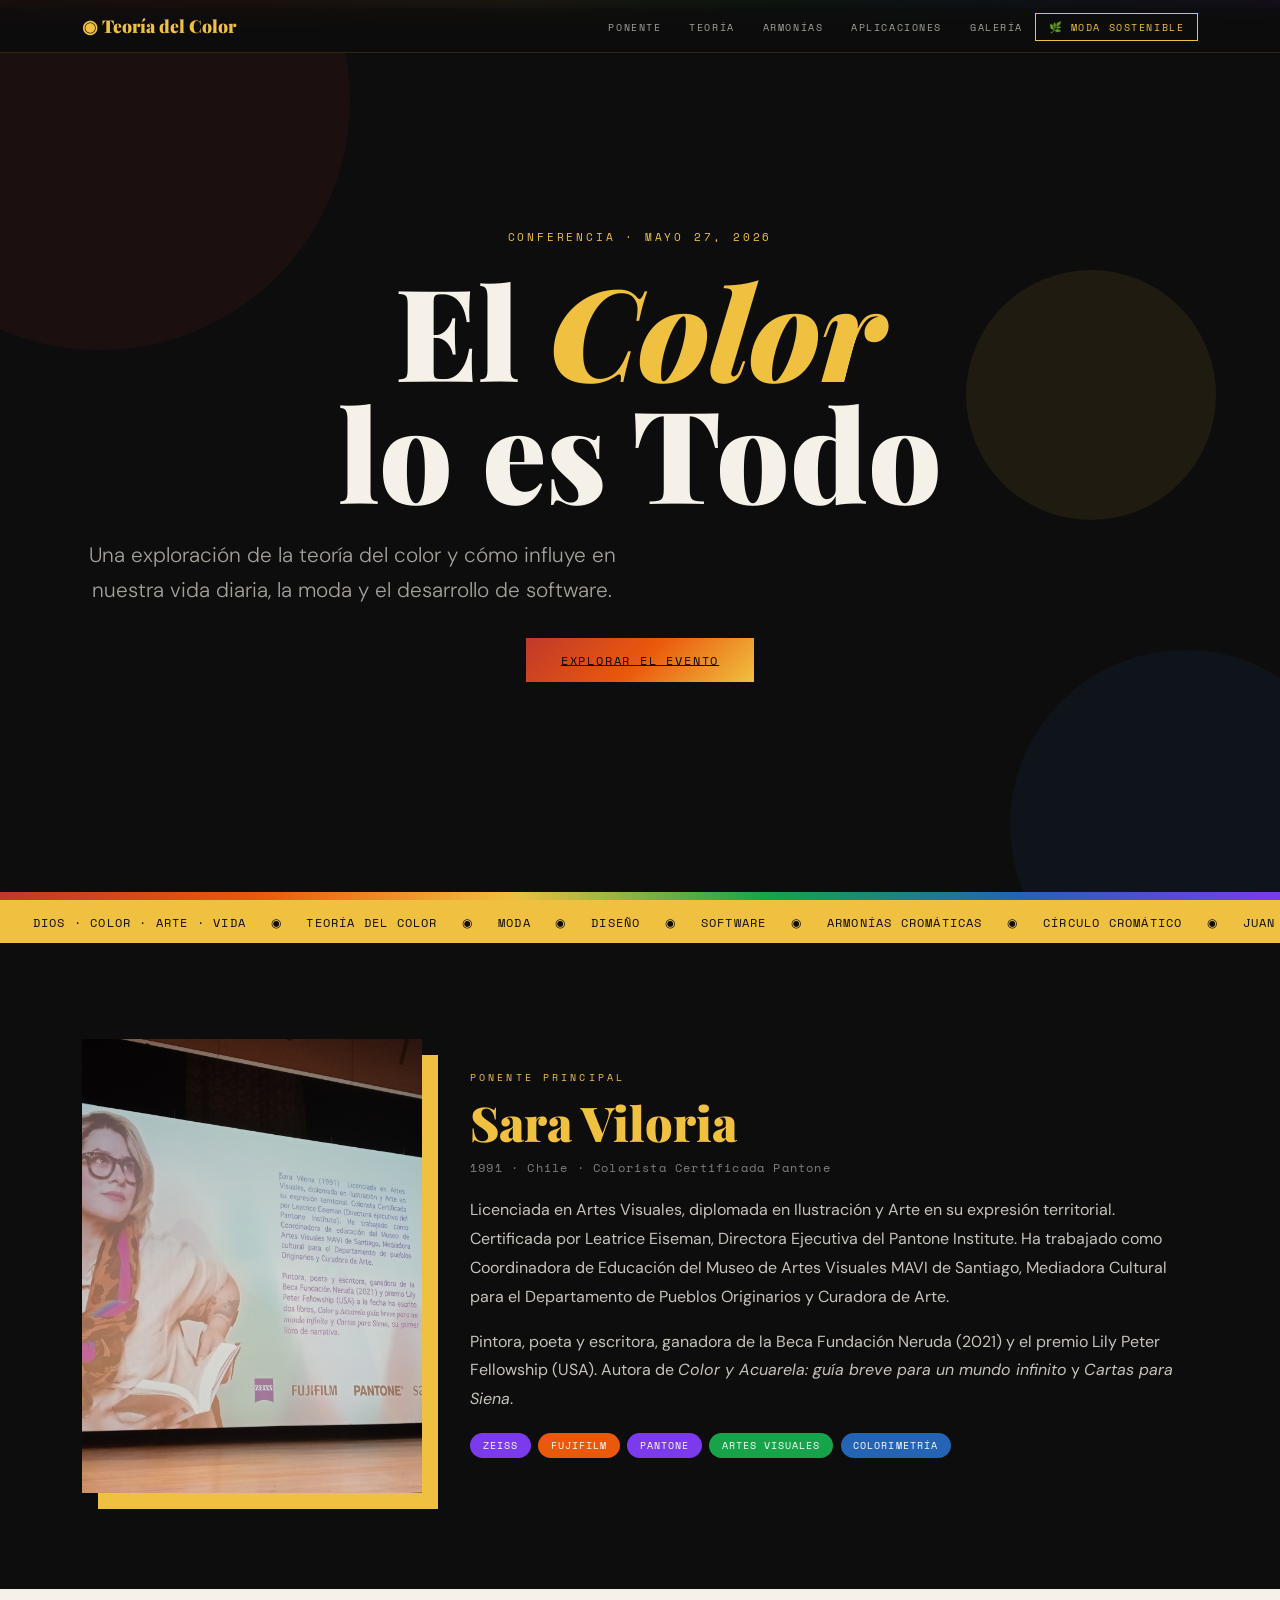
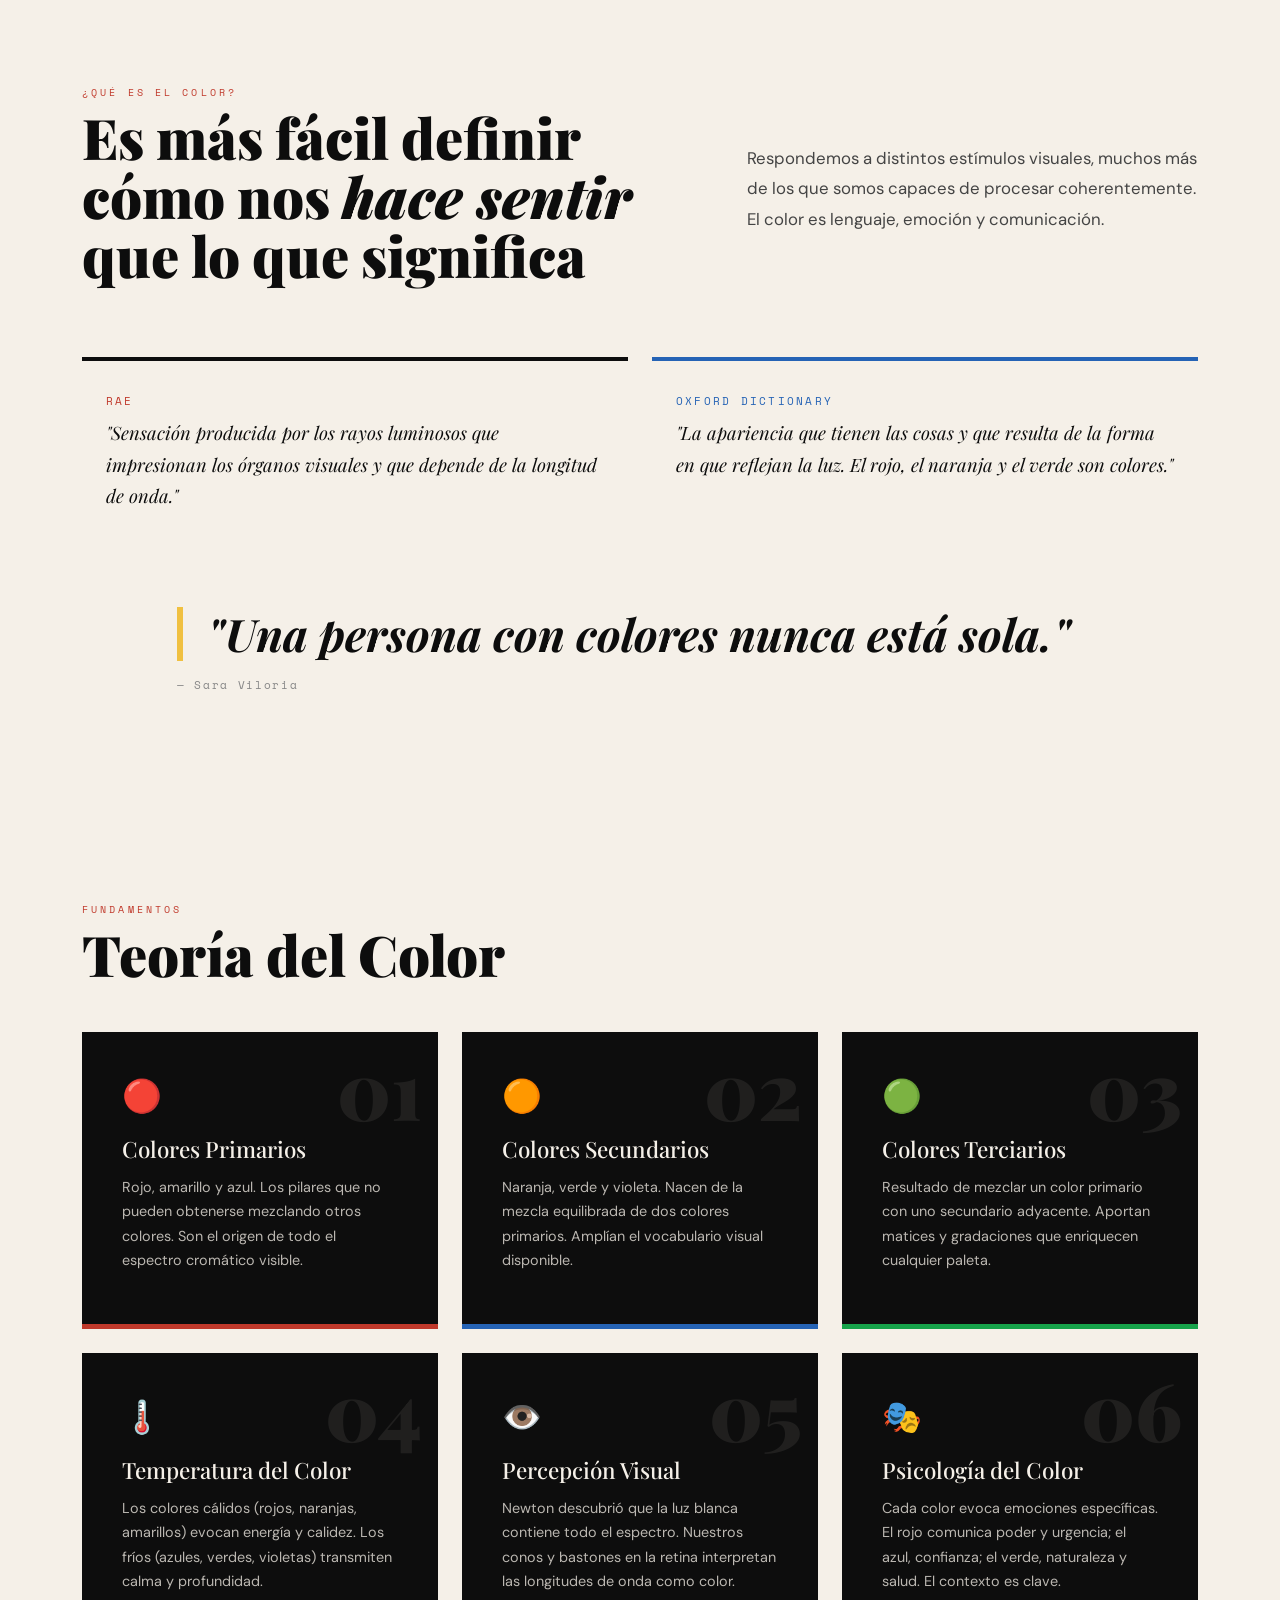
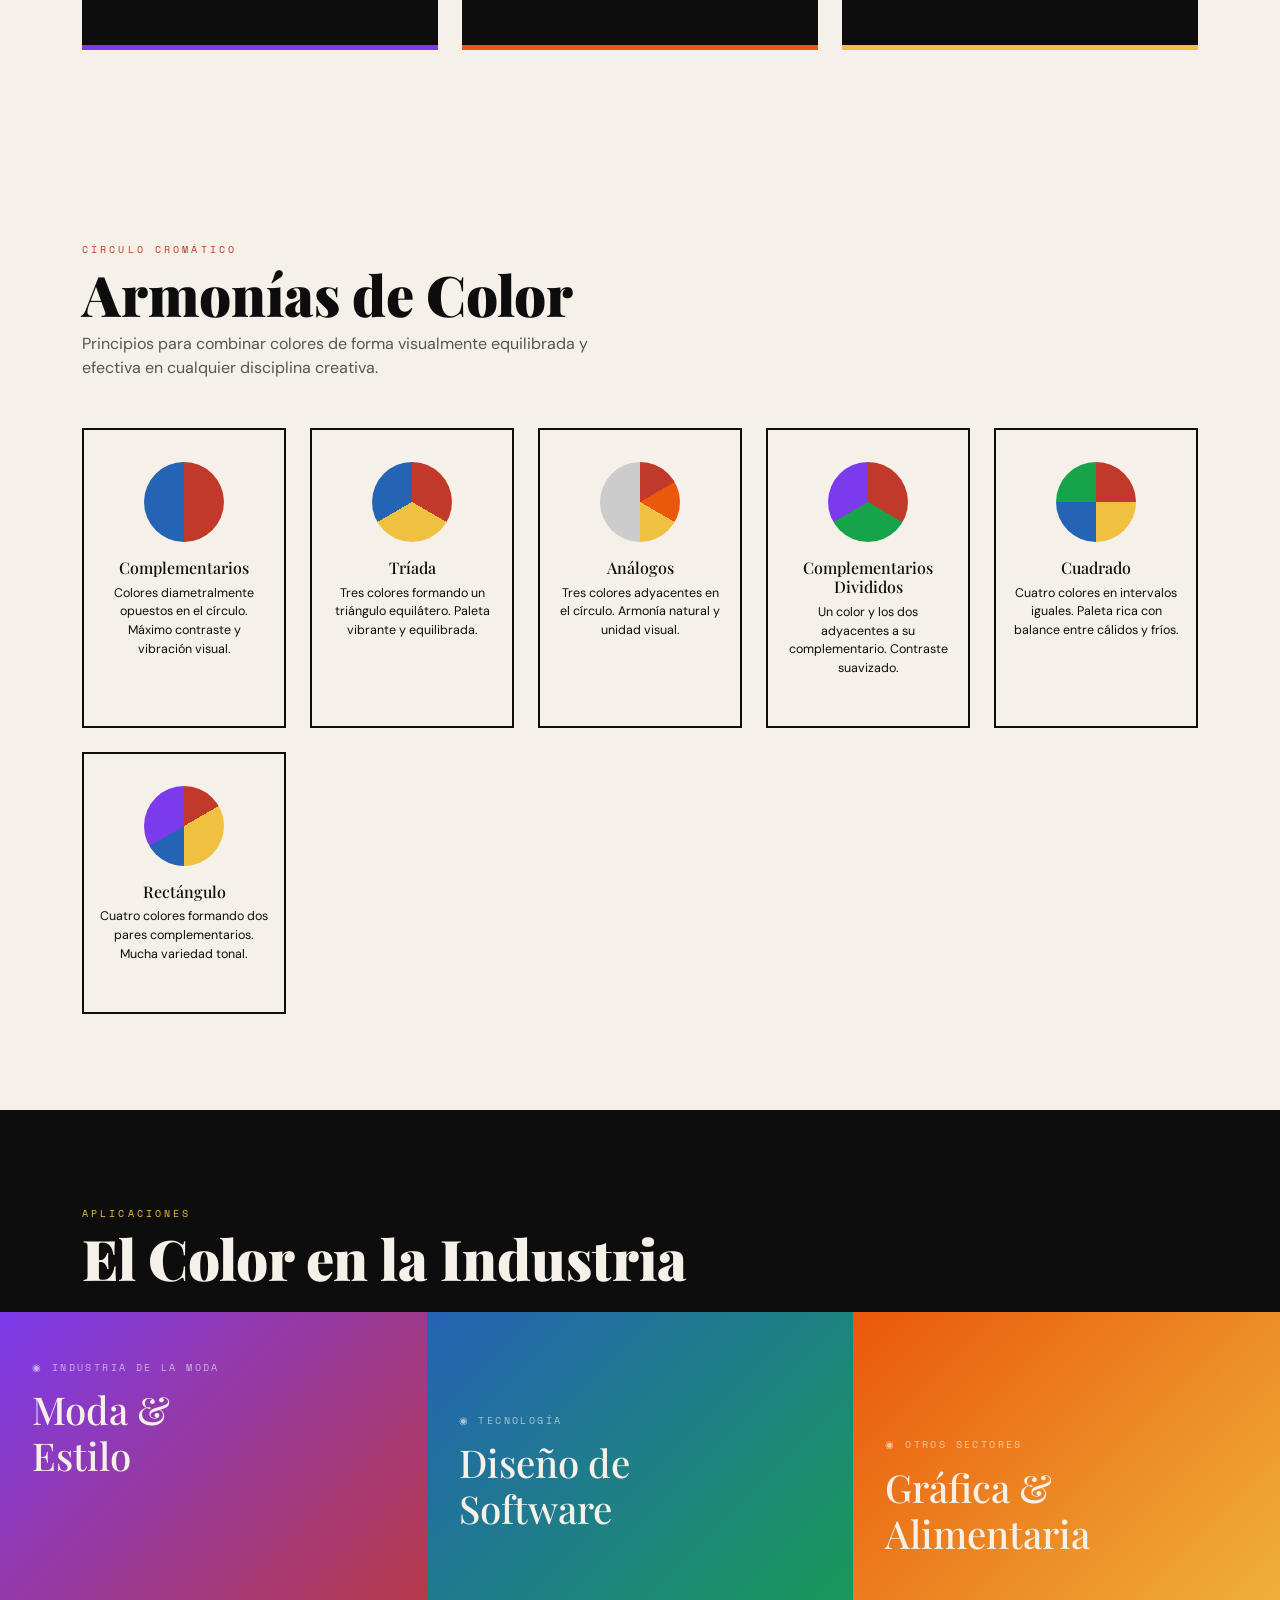
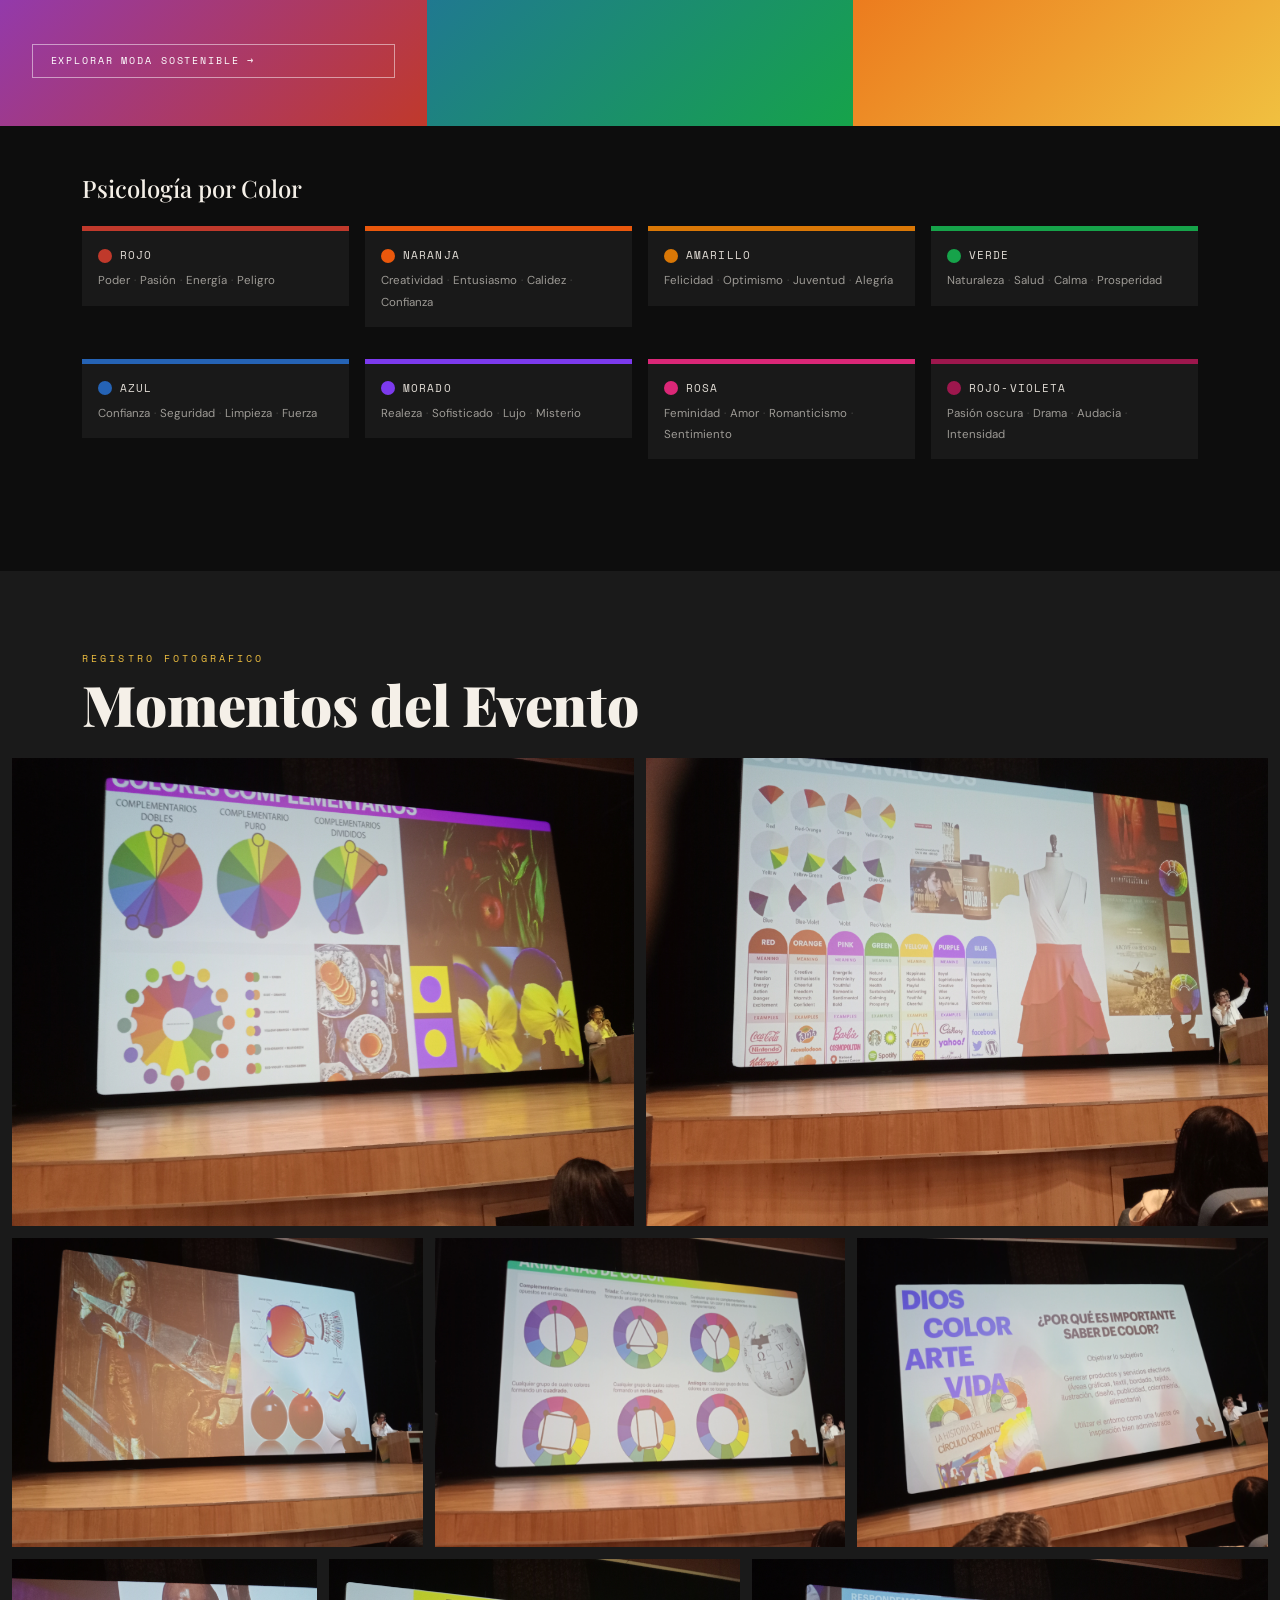
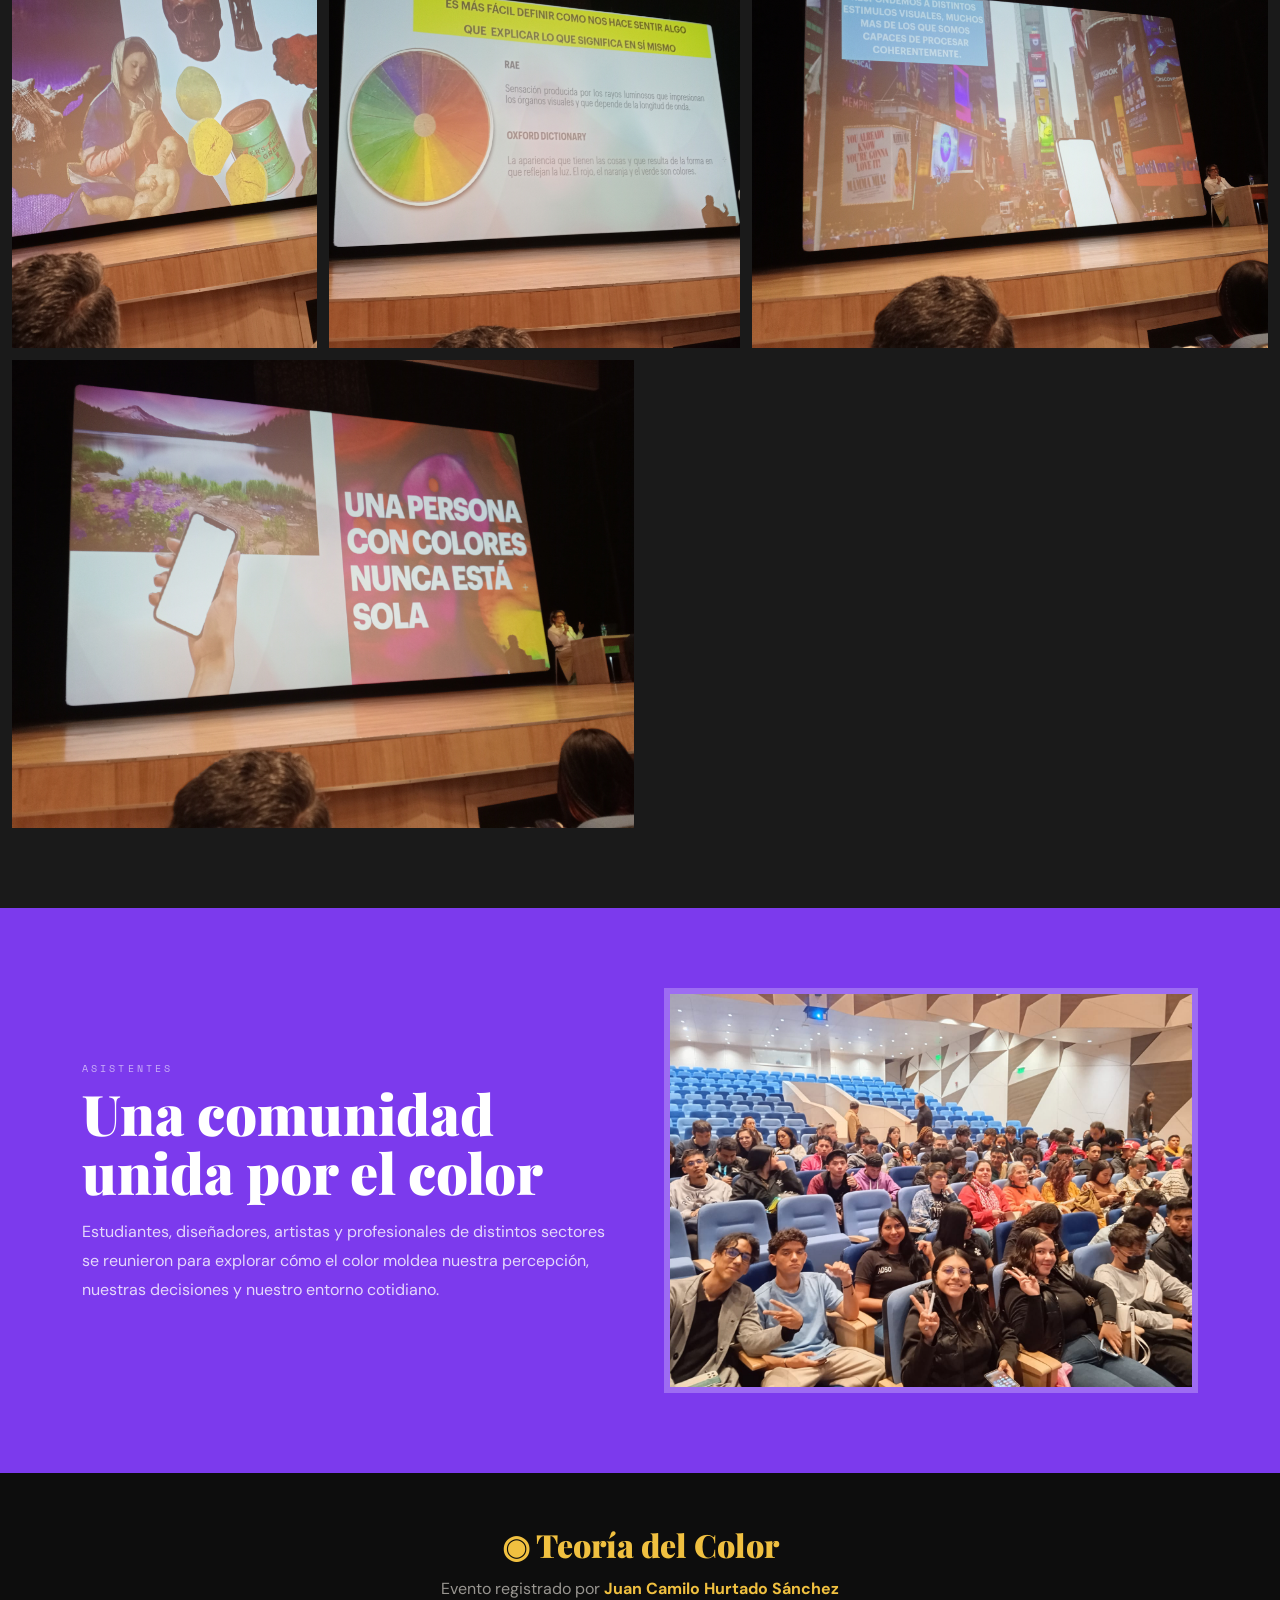
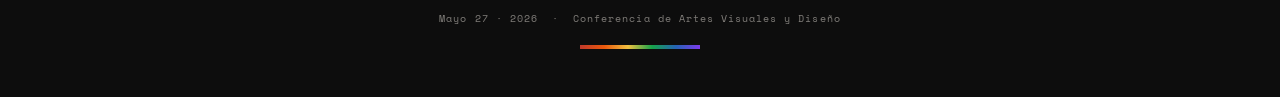
==== index.html @ a96a4e3d "Update index.html" ====
<!DOCTYPE html>
<html lang="es">
<head>
  <meta charset="UTF-8" />
  <meta name="viewport" content="width=device-width, initial-scale=1.0" />
  <title>Teoría del Color — Evento</title>

  <!-- Bootstrap -->
  <link href="https://cdnjs.cloudflare.com/ajax/libs/bootstrap/5.3.2/css/bootstrap.min.css" rel="stylesheet" />
  <!-- Google Fonts -->
  <link href="https://fonts.googleapis.com/css2?family=Playfair+Display:ital,wght@0,400;0,700;0,900;1,400&family=DM+Sans:wght@300;400;500&family=Space+Mono:wght@400;700&display=swap" rel="stylesheet" />
  <!-- Estilos propios -->
  <link rel="stylesheet" href="CSS/evento_teoria_color.css" />
</head>
<body>

<!-- NAV -->
<nav class="main-nav">
  <div class="container d-flex justify-content-between align-items-center">
    <a href="#hero" class="nav-brand">◉ Teoría del Color</a>
    <div class="nav-links d-none d-md-block">
      <a href="#speaker">Ponente</a>
      <a href="#teoria">Teoría</a>
      <a href="#armonias">Armonías</a>
      <a href="#aplicaciones">Aplicaciones</a>
      <a href="#gallery">Galería</a>
      <a href="moda_sostenible.html" style="color:var(--yellow);border:1px solid var(--yellow);padding:0.3rem 0.8rem;margin-left:0.5rem;transition:background 0.2s" onmouseover="this.style.background='rgba(240,192,64,0.15)'" onmouseout="this.style.background='transparent'">🌿 Moda Sostenible</a>
    </div>
  </div>
</nav>

<!-- HERO -->
<section id="hero">
  <div class="hero-spectrum"></div>
  <!-- floating blobs -->
  <div class="hero-dot" style="width:500px;height:500px;background:#c0392b;top:-150px;left:-150px;animation-delay:0s"></div>
  <div class="hero-dot" style="width:350px;height:350px;background:#2563b5;bottom:-100px;right:-80px;animation-delay:2s"></div>
  <div class="hero-dot" style="width:250px;height:250px;background:#f0c040;top:30%;right:5%;animation-delay:4s"></div>
  <div class="container position-relative" style="z-index:2">
    <p class="hero-label">Conferencia · Mayo 27, 2026</p>
    <h1 class="hero-title">El <span>Color</span><br>lo es Todo</h1>
    <p class="hero-sub">Una exploración de la teoría del color y cómo influye en nuestra vida diaria, la moda y el desarrollo de software.</p>
    <div class="hero-cta">
      <a href="#speaker" class="btn-spectrum">Explorar el evento</a>
    </div>
  </div>
  <div class="hero-spectrum hero-spectrum-bottom"></div>
</section>

<!-- TICKER -->
<div class="author-band">
  <span class="ticker">
    &nbsp;&nbsp;&nbsp;&nbsp;DIOS · COLOR · ARTE · VIDA &nbsp;&nbsp;◉&nbsp;&nbsp; TEORÍA DEL COLOR &nbsp;&nbsp;◉&nbsp;&nbsp; MODA &nbsp;&nbsp;◉&nbsp;&nbsp; DISEÑO &nbsp;&nbsp;◉&nbsp;&nbsp; SOFTWARE &nbsp;&nbsp;◉&nbsp;&nbsp; ARMONÍAS CROMÁTICAS &nbsp;&nbsp;◉&nbsp;&nbsp; CÍRCULO CROMÁTICO &nbsp;&nbsp;◉&nbsp;&nbsp; JUAN CAMILO HURTADO SÁNCHEZ &nbsp;&nbsp;◉&nbsp;&nbsp;
    &nbsp;&nbsp;&nbsp;&nbsp;DIOS · COLOR · ARTE · VIDA &nbsp;&nbsp;◉&nbsp;&nbsp; TEORÍA DEL COLOR &nbsp;&nbsp;◉&nbsp;&nbsp; MODA &nbsp;&nbsp;◉&nbsp;&nbsp; DISEÑO &nbsp;&nbsp;◉&nbsp;&nbsp; SOFTWARE &nbsp;&nbsp;◉&nbsp;&nbsp; ARMONÍAS CROMÁTICAS &nbsp;&nbsp;◉&nbsp;&nbsp; CÍRCULO CROMÁTICO &nbsp;&nbsp;◉&nbsp;&nbsp; JUAN CAMILO HURTADO SÁNCHEZ &nbsp;&nbsp;◉&nbsp;&nbsp;
  </span>
</div>

<!-- SPEAKER -->
<section id="speaker">
  <div class="container">
    <div class="row align-items-center g-5">
      <div class="col-md-4">
        <div class="speaker-img-wrap">
          <img src="IMG/IMG20260527112543.jpg" alt="Sara Viloria" />
        </div>
      </div>
      <div class="col-md-8">
        <p class="section-eyebrow" style="color:var(--yellow)">Ponente Principal</p>
        <h2 class="speaker-name">Sara Viloria</h2>
        <p style="font-family:'Space Mono',monospace;font-size:0.75rem;letter-spacing:0.1em;color:rgba(245,240,232,0.5);margin-bottom:1.2rem">1991 · Chile · Colorista Certificada Pantone</p>
        <p class="speaker-bio mb-3">Licenciada en Artes Visuales, diplomada en Ilustración y Arte en su expresión territorial. Certificada por Leatrice Eiseman, Directora Ejecutiva del Pantone Institute. Ha trabajado como Coordinadora de Educación del Museo de Artes Visuales MAVI de Santiago, Mediadora Cultural para el Departamento de Pueblos Originarios y Curadora de Arte.</p>
        <p class="speaker-bio mb-3">Pintora, poeta y escritora, ganadora de la Beca Fundación Neruda (2021) y el premio Lily Peter Fellowship (USA). Autora de <em>Color y Acuarela: guía breve para un mundo infinito</em> y <em>Cartas para Siena</em>.</p>
        <div>
          <span class="badge-pill">ZEISS</span>
          <span class="badge-pill orange">FUJIFILM</span>
          <span class="badge-pill">PANTONE</span>
          <span class="badge-pill green">Artes Visuales</span>
          <span class="badge-pill blue">Colorimetría</span>
        </div>
      </div>
    </div>
  </div>
</section>

<!-- DEFINITION -->
<section id="definition">
  <div class="container">
    <div class="row g-4 align-items-center mb-5">
      <div class="col-md-7">
        <p class="section-eyebrow">¿Qué es el color?</p>
        <h2 class="section-title mb-4">Es más fácil definir<br>cómo nos <em style="font-style:italic">hace sentir</em><br>que lo que significa</h2>
      </div>
      <div class="col-md-5">
        <p style="font-size:1.05rem;line-height:1.8;color:#444">Respondemos a distintos estímulos visuales, muchos más de los que somos capaces de procesar coherentemente. El color es lenguaje, emoción y comunicación.</p>
      </div>
    </div>
    <div class="row g-4">
      <div class="col-md-6">
        <div class="def-card">
          <p class="def-source">RAE</p>
          <p class="def-text">"Sensación producida por los rayos luminosos que impresionan los órganos visuales y que depende de la longitud de onda."</p>
        </div>
      </div>
      <div class="col-md-6">
        <div class="def-card" style="border-color:var(--blue)">
          <p class="def-source" style="color:var(--blue)">Oxford Dictionary</p>
          <p class="def-text">"La apariencia que tienen las cosas y que resulta de la forma en que reflejan la luz. El rojo, el naranja y el verde son colores."</p>
        </div>
      </div>
    </div>
    <div class="row mt-5">
      <div class="col-lg-10 mx-auto">
        <p class="big-quote">"Una persona con colores nunca está sola."</p>
        <p style="font-family:'Space Mono',monospace;font-size:0.7rem;letter-spacing:0.15em;margin-top:0.75rem;color:#888">— Sara Viloria</p>
      </div>
    </div>
  </div>
</section>

<!-- TEORIA DEL COLOR -->
<section id="teoria">
  <div class="container">
    <p class="section-eyebrow">Fundamentos</p>
    <h2 class="section-title mb-5">Teoría del Color</h2>
    <div class="row g-4">
      <div class="col-md-4 col-lg-4">
        <div class="theory-card c1 h-100">
          <span class="theory-num">01</span>
          <div class="theory-icon">🔴</div>
          <h4>Colores Primarios</h4>
          <p>Rojo, amarillo y azul. Los pilares que no pueden obtenerse mezclando otros colores. Son el origen de todo el espectro cromático visible.</p>
        </div>
      </div>
      <div class="col-md-4 col-lg-4">
        <div class="theory-card c2 h-100">
          <span class="theory-num">02</span>
          <div class="theory-icon">🟠</div>
          <h4>Colores Secundarios</h4>
          <p>Naranja, verde y violeta. Nacen de la mezcla equilibrada de dos colores primarios. Amplían el vocabulario visual disponible.</p>
        </div>
      </div>
      <div class="col-md-4 col-lg-4">
        <div class="theory-card c3 h-100">
          <span class="theory-num">03</span>
          <div class="theory-icon">🟢</div>
          <h4>Colores Terciarios</h4>
          <p>Resultado de mezclar un color primario con uno secundario adyacente. Aportan matices y gradaciones que enriquecen cualquier paleta.</p>
        </div>
      </div>
      <div class="col-md-4 col-lg-4">
        <div class="theory-card c4 h-100">
          <span class="theory-num">04</span>
          <div class="theory-icon">🌡️</div>
          <h4>Temperatura del Color</h4>
          <p>Los colores cálidos (rojos, naranjas, amarillos) evocan energía y calidez. Los fríos (azules, verdes, violetas) transmiten calma y profundidad.</p>
        </div>
      </div>
      <div class="col-md-4 col-lg-4">
        <div class="theory-card c5 h-100">
          <span class="theory-num">05</span>
          <div class="theory-icon">👁️</div>
          <h4>Percepción Visual</h4>
          <p>Newton descubrió que la luz blanca contiene todo el espectro. Nuestros conos y bastones en la retina interpretan las longitudes de onda como color.</p>
        </div>
      </div>
      <div class="col-md-4 col-lg-4">
        <div class="theory-card c6 h-100">
          <span class="theory-num">06</span>
          <div class="theory-icon">🎭</div>
          <h4>Psicología del Color</h4>
          <p>Cada color evoca emociones específicas. El rojo comunica poder y urgencia; el azul, confianza; el verde, naturaleza y salud. El contexto es clave.</p>
        </div>
      </div>
    </div>
  </div>
</section>

<!-- ARMONIAS -->
<section id="armonias">
  <div class="container">
    <p class="section-eyebrow">Círculo Cromático</p>
    <h2 class="section-title mb-2">Armonías de Color</h2>
    <p class="mb-5" style="font-size:1rem;color:#555;max-width:540px">Principios para combinar colores de forma visualmente equilibrada y efectiva en cualquier disciplina creativa.</p>
    <div class="harmony-grid">
      <div class="harmony-item">
        <div class="harmony-wheel hw-comp"></div>
        <h5>Complementarios</h5>
        <p>Colores diametralmente opuestos en el círculo. Máximo contraste y vibración visual.</p>
      </div>
      <div class="harmony-item">
        <div class="harmony-wheel hw-triad"></div>
        <h5>Tríada</h5>
        <p>Tres colores formando un triángulo equilátero. Paleta vibrante y equilibrada.</p>
      </div>
      <div class="harmony-item">
        <div class="harmony-wheel hw-analog"></div>
        <h5>Análogos</h5>
        <p>Tres colores adyacentes en el círculo. Armonía natural y unidad visual.</p>
      </div>
      <div class="harmony-item">
        <div class="harmony-wheel hw-split"></div>
        <h5>Complementarios Divididos</h5>
        <p>Un color y los dos adyacentes a su complementario. Contraste suavizado.</p>
      </div>
      <div class="harmony-item">
        <div class="harmony-wheel hw-square"></div>
        <h5>Cuadrado</h5>
        <p>Cuatro colores en intervalos iguales. Paleta rica con balance entre cálidos y fríos.</p>
      </div>
      <div class="harmony-item">
        <div class="harmony-wheel hw-rect"></div>
        <h5>Rectángulo</h5>
        <p>Cuatro colores formando dos pares complementarios. Mucha variedad tonal.</p>
      </div>
    </div>
  </div>
</section>

<!-- APLICACIONES -->
<section id="aplicaciones">
  <div class="container-fluid px-0">
    <div class="container mb-4">
      <p class="section-eyebrow" style="color:var(--yellow)">Aplicaciones</p>
      <h2 class="section-title" style="color:var(--cream)">El Color en la Industria</h2>
    </div>
    <div class="app-row">
      <div class="app-panel fashion">
        <span class="panel-tag">◉ Industria de la Moda</span>
        <h3>Moda &amp;<br>Estilo</h3>
        <p>El color define temporadas, identidades de marca y emociones en colecciones textiles. La colorimetría personal determina qué tonos favorecen a cada persona según su tono de piel, cabello y ojos.</p>
        <a href="moda_sostenible.html" style="display:inline-block;margin-top:1.2rem;color:#fff;font-family:'Space Mono',monospace;font-size:0.65rem;letter-spacing:0.18em;text-transform:uppercase;border:1px solid rgba(255,255,255,0.5);padding:0.5rem 1.1rem;text-decoration:none;transition:background 0.2s" onmouseover="this.style.background='rgba(255,255,255,0.15)'" onmouseout="this.style.background='transparent'">Explorar Moda Sostenible →</a>
      </div>
      <div class="app-panel software">
        <span class="panel-tag">◉ Tecnología</span>
        <h3>Diseño de<br>Software</h3>
        <p>Los sistemas de diseño como Material Design o Fluent usan el color para guiar la atención del usuario, comunicar estados (error, éxito, alerta) y construir jerarquías visuales en interfaces digitales.</p>
      </div>
      <div class="app-panel food">
        <span class="panel-tag">◉ Otros Sectores</span>
        <h3>Gráfica &amp;<br>Alimentaria</h3>
        <p>En publicidad y packaging, el color comunica antes que las palabras. En la industria alimentaria, el color impacta directamente la percepción del sabor y la frescura del producto.</p>
      </div>
    </div>

    <!-- Psicología del color -->
    <div class="container mt-5">
      <h4 class="mb-4" style="font-family:'Playfair Display',serif;color:var(--cream)">Psicología por Color</h4>
      <div class="row g-3">
        <div class="col-6 col-md-3 col-lg-2" id="psych-cards"></div>
      </div>
      <div class="row g-3" id="psych-row"></div>
    </div>
  </div>
</section>

<!-- GALLERY -->
<section id="gallery">
  <div class="container mb-4">
    <p class="section-eyebrow" style="color:var(--yellow)">Registro Fotográfico</p>
    <h2 class="section-title" style="color:var(--cream)">Momentos del Evento</h2>
  </div>
  <div class="container-fluid">
    <div class="gallery-grid">
      <div class="gallery-item g1"><img src="IMG/IMG20260527120232.jpg" alt="Conferencia 1" /></div>
      <div class="gallery-item g2"><img src="IMG/IMG20260527120156.jpg" alt="Conferencia 2" /></div>
      <div class="gallery-item g3"><img src="IMG/IMG20260527113921.jpg" alt="Conferencia 3" /></div>
      <div class="gallery-item g4"><img src="IMG/IMG20260527113512.jpg" alt="Conferencia 4" /></div>
      <div class="gallery-item g5"><img src="IMG/IMG20260527113336.jpg" alt="Conferencia 5" /></div>
      <div class="gallery-item g6"><img src="IMG/IMG20260527113009.jpg" alt="Conferencia 6" /></div>
      <div class="gallery-item g7"><img src="IMG/IMG20260527112727.jpg" alt="Conferencia 7" /></div>
      <div class="gallery-item g8"><img src="IMG/IMG20260527112332.jpg" alt="Conferencia 8" /></div>
      <div class="gallery-item g9"><img src="IMG/IMG20260527112419.jpg" alt="Conferencia 9" /></div>
    </div>
  </div>
</section>

<!-- AUDIENCE -->
<section id="audiencia">
  <div class="container">
    <div class="row align-items-center g-5">
      <div class="col-md-6">
        <p class="section-eyebrow" style="color:rgba(255,255,255,0.6)">Asistentes</p>
        <h2 class="section-title" style="color:#fff">Una comunidad<br>unida por el color</h2>
        <p class="mt-3" style="font-size:1rem;line-height:1.8;color:rgba(255,255,255,0.8)">Estudiantes, diseñadores, artistas y profesionales de distintos sectores se reunieron para explorar cómo el color moldea nuestra percepción, nuestras decisiones y nuestro entorno cotidiano.</p>
      </div>
      <div class="col-md-6">
        <img src="IMG/IMG-20260527-WA0000.jpg" alt="Audiencia del evento" class="aud-img" />
      </div>
    </div>
  </div>
</section>

<!-- FOOTER -->
<footer>
  <div class="container">
    <div class="footer-logo mb-2">◉ Teoría del Color</div>
    <p class="mb-1" style="color:rgba(245,240,232,0.6)">Evento registrado por <strong style="color:var(--yellow)">Juan Camilo Hurtado Sánchez</strong></p>
    <small>Mayo 27 · 2026 &nbsp;·&nbsp; Conferencia de Artes Visuales y Diseño</small>
    <div class="mt-3" style="height:4px;background:linear-gradient(to right,#c0392b,#ea580c,#f0c040,#16a34a,#2563b5,#7c3aed);width:120px;margin:0.5rem auto 0"></div>
  </div>
</footer>

<!-- LIGHTBOX -->
<div id="lightbox">
  <span id="lightbox-close">✕</span>
  <img id="lightbox-img" src="" alt="" />
</div>

<!-- Bootstrap JS -->
<script src="https://cdnjs.cloudflare.com/ajax/libs/bootstrap/5.3.2/js/bootstrap.bundle.min.js"></script>
<!-- JS propio -->
<script src="JS/evento_teoria_color.js"></script>
</body>
</html>
---- CSS/evento_teoria_color.css ----
/* ── VARIABLES ── */
:root {
  --ink: #0d0d0d;
  --cream: #f5f0e8;
  --red: #c0392b;
  --yellow: #f0c040;
  --blue: #2563b5;
  --purple: #7c3aed;
  --green: #16a34a;
  --orange: #ea580c;
}

*, *::before, *::after { box-sizing: border-box; margin: 0; padding: 0; }

html { scroll-behavior: smooth; }

body {
  background: var(--cream);
  color: var(--ink);
  font-family: 'DM Sans', sans-serif;
  overflow-x: hidden;
}

/* ── HERO ── */
#hero {
  min-height: 100vh;
  background: var(--ink);
  display: flex;
  flex-direction: column;
  justify-content: center;
  align-items: center;
  text-align: center;
  padding: 2rem;
  position: relative;
  overflow: hidden;
}

.hero-spectrum {
  position: absolute;
  top: 0; left: 0; width: 100%; height: 8px;
  background: linear-gradient(to right, #c0392b, #ea580c, #f0c040, #16a34a, #2563b5, #7c3aed);
}
.hero-spectrum-bottom {
  bottom: 0; top: auto;
}

.hero-dot {
  position: absolute;
  border-radius: 50%;
  opacity: 0.08;
  animation: floatDot 8s ease-in-out infinite;
}
@keyframes floatDot {
  0%, 100% { transform: translateY(0) scale(1); }
  50% { transform: translateY(-30px) scale(1.05); }
}

.hero-label {
  font-family: 'Space Mono', monospace;
  font-size: 0.7rem;
  letter-spacing: 0.25em;
  text-transform: uppercase;
  color: var(--yellow);
  margin-bottom: 1.5rem;
  opacity: 0;
  animation: fadeUp 0.8s forwards 0.3s;
}

.hero-title {
  font-family: 'Playfair Display', serif;
  font-size: clamp(3rem, 10vw, 8rem);
  font-weight: 900;
  line-height: 0.95;
  color: var(--cream);
  opacity: 0;
  animation: fadeUp 0.9s forwards 0.5s;
}

.hero-title span { font-style: italic; color: var(--yellow); }

.hero-sub {
  font-size: clamp(1rem, 2vw, 1.3rem);
  font-weight: 300;
  color: rgba(245,240,232,0.65);
  margin-top: 1.5rem;
  max-width: 540px;
  line-height: 1.7;
  opacity: 0;
  animation: fadeUp 0.9s forwards 0.7s;
}

.hero-cta {
  margin-top: 2.5rem;
  opacity: 0;
  animation: fadeUp 0.9s forwards 0.9s;
}

.btn-spectrum {
  background: linear-gradient(135deg, var(--red), var(--orange), var(--yellow));
  border: none;
  color: var(--ink);
  font-family: 'Space Mono', monospace;
  font-size: 0.75rem;
  letter-spacing: 0.15em;
  text-transform: uppercase;
  padding: 0.85rem 2.2rem;
  border-radius: 0;
  cursor: pointer;
  transition: opacity 0.2s, transform 0.2s;
}
.btn-spectrum:hover { opacity: 0.85; transform: translateY(-2px); }

@keyframes fadeUp {
  from { opacity: 0; transform: translateY(30px); }
  to   { opacity: 1; transform: translateY(0); }
}

/* ── AUTHOR BAND ── */
.author-band {
  background: var(--yellow);
  padding: 0.6rem 0;
  overflow: hidden;
  white-space: nowrap;
}
.ticker {
  display: inline-block;
  animation: ticker 20s linear infinite;
  font-family: 'Space Mono', monospace;
  font-size: 0.75rem;
  letter-spacing: 0.1em;
  color: var(--ink);
}
@keyframes ticker { from { transform: translateX(0); } to { transform: translateX(-50%); } }

/* ── SECTION TITLES ── */
.section-eyebrow {
  font-family: 'Space Mono', monospace;
  font-size: 0.65rem;
  letter-spacing: 0.3em;
  text-transform: uppercase;
  color: var(--red);
  margin-bottom: 0.5rem;
}

.section-title {
  font-family: 'Playfair Display', serif;
  font-size: clamp(2rem, 5vw, 3.5rem);
  font-weight: 900;
  line-height: 1.05;
}

/* ── SPEAKER ── */
#speaker {
  padding: 6rem 0;
  background: var(--ink);
  color: var(--cream);
}

.speaker-img-wrap {
  position: relative;
}
.speaker-img-wrap::before {
  content: '';
  position: absolute;
  top: 16px; left: 16px;
  width: 100%; height: 100%;
  background: var(--yellow);
  z-index: 0;
}
.speaker-img-wrap img {
  position: relative;
  z-index: 1;
  width: 100%;
  aspect-ratio: 3/4;
  object-fit: cover;
  object-position: top;
  display: block;
}

.speaker-name {
  font-family: 'Playfair Display', serif;
  font-size: clamp(2rem, 4vw, 3rem);
  font-weight: 900;
  color: var(--yellow);
}
.speaker-bio {
  font-size: 1rem;
  line-height: 1.8;
  color: rgba(245,240,232,0.8);
}
.badge-pill {
  display: inline-block;
  background: var(--purple);
  color: #fff;
  font-family: 'Space Mono', monospace;
  font-size: 0.65rem;
  letter-spacing: 0.1em;
  text-transform: uppercase;
  padding: 0.3rem 0.8rem;
  border-radius: 999px;
  margin: 0.2rem 0.2rem 0.2rem 0;
}
.badge-pill.orange { background: var(--orange); }
.badge-pill.green  { background: var(--green); color: #fff; }
.badge-pill.blue   { background: var(--blue); }

/* ── DEFINITION ── */
#definition {
  padding: 6rem 0;
  background: var(--cream);
}

.def-card {
  border-top: 4px solid var(--ink);
  padding: 2rem 1.5rem;
}
.def-source {
  font-family: 'Space Mono', monospace;
  font-size: 0.7rem;
  letter-spacing: 0.2em;
  text-transform: uppercase;
  color: var(--red);
  margin-bottom: 0.5rem;
}
.def-text {
  font-family: 'Playfair Display', serif;
  font-style: italic;
  font-size: 1.15rem;
  line-height: 1.7;
}

.big-quote {
  font-family: 'Playfair Display', serif;
  font-size: clamp(1.5rem, 4vw, 2.8rem);
  font-weight: 700;
  font-style: italic;
  line-height: 1.2;
  border-left: 6px solid var(--yellow);
  padding-left: 1.5rem;
}

/* ── GALLERY ── */
#gallery {
  padding: 5rem 0;
  background: #1a1a1a;
}
.gallery-grid {
  display: grid;
  grid-template-columns: repeat(12, 1fr);
  grid-template-rows: auto;
  gap: 12px;
}
.g1  { grid-column: 1 / 7;  grid-row: 1; }
.g2  { grid-column: 7 / 13; grid-row: 1; }
.g3  { grid-column: 1 / 5;  grid-row: 2; }
.g4  { grid-column: 5 / 9;  grid-row: 2; }
.g5  { grid-column: 9 / 13; grid-row: 2; }
.g6  { grid-column: 1 / 4;  grid-row: 3; }
.g7  { grid-column: 4 / 8;  grid-row: 3; }
.g8  { grid-column: 8 / 13; grid-row: 3; }
.g9  { grid-column: 1 / 7;  grid-row: 4; }
.g10 { grid-column: 7 / 13; grid-row: 4; }

.gallery-item {
  overflow: hidden;
  cursor: zoom-in;
}
.gallery-item img {
  width: 100%;
  height: 100%;
  object-fit: cover;
  display: block;
  transition: transform 0.5s ease;
  min-height: 220px;
}
.gallery-item:hover img { transform: scale(1.05); }

/* ── COLOR THEORY SECTIONS ── */
#teoria {
  padding: 6rem 0;
  background: var(--cream);
}

.theory-card {
  background: var(--ink);
  color: var(--cream);
  padding: 2.5rem;
  height: 100%;
  position: relative;
  overflow: hidden;
}
.theory-card::after {
  content: '';
  position: absolute;
  bottom: 0; left: 0; right: 0;
  height: 5px;
}
.theory-card.c1::after { background: var(--red); }
.theory-card.c2::after { background: var(--blue); }
.theory-card.c3::after { background: var(--green); }
.theory-card.c4::after { background: var(--purple); }
.theory-card.c5::after { background: var(--orange); }
.theory-card.c6::after { background: var(--yellow); }

.theory-num {
  font-family: 'Playfair Display', serif;
  font-size: 5rem;
  font-weight: 900;
  line-height: 1;
  opacity: 0.08;
  position: absolute;
  top: 1rem; right: 1rem;
}
.theory-icon { font-size: 2rem; margin-bottom: 1rem; }
.theory-card h4 {
  font-family: 'Playfair Display', serif;
  font-size: 1.4rem;
  margin-bottom: 0.75rem;
}
.theory-card p { font-size: 0.9rem; line-height: 1.7; color: rgba(245,240,232,0.75); }

/* ── APPLICATIONS ── */
#aplicaciones {
  padding: 6rem 0;
  background: var(--ink);
  color: var(--cream);
}

.app-row {
  display: flex;
  gap: 0;
  min-height: 400px;
}
.app-panel {
  flex: 1;
  padding: 3rem 2rem;
  display: flex;
  flex-direction: column;
  justify-content: flex-end;
  position: relative;
  overflow: hidden;
  transition: flex 0.5s ease;
  cursor: pointer;
}
.app-panel:hover { flex: 2; }
.app-panel.fashion { background: linear-gradient(135deg, #7c3aed, #c0392b); }
.app-panel.software { background: linear-gradient(135deg, #2563b5, #16a34a); }
.app-panel.food { background: linear-gradient(135deg, #ea580c, #f0c040); }
.app-panel h3 {
  font-family: 'Playfair Display', serif;
  font-size: clamp(1.5rem, 3vw, 2.5rem);
  margin-bottom: 0.5rem;
}
.app-panel p {
  font-size: 0.9rem;
  line-height: 1.7;
  color: rgba(255,255,255,0.8);
  max-width: 320px;
  transform: translateY(20px);
  opacity: 0;
  transition: all 0.4s ease 0.1s;
}
.app-panel:hover p { transform: translateY(0); opacity: 1; }
.app-panel .panel-tag {
  font-family: 'Space Mono', monospace;
  font-size: 0.6rem;
  letter-spacing: 0.25em;
  text-transform: uppercase;
  color: rgba(255,255,255,0.6);
  margin-bottom: 0.75rem;
}

/* ── COLOR WHEEL SHOWCASE ── */
#armonias {
  padding: 6rem 0;
  background: var(--cream);
}
.harmony-grid {
  display: grid;
  grid-template-columns: repeat(auto-fit, minmax(200px, 1fr));
  gap: 1.5rem;
}
.harmony-item {
  text-align: center;
  padding: 2rem 1rem;
  border: 2px solid var(--ink);
  transition: all 0.3s;
}
.harmony-item:hover {
  background: var(--ink);
  color: var(--cream);
}
.harmony-wheel {
  width: 80px; height: 80px;
  border-radius: 50%;
  margin: 0 auto 1rem;
}
.hw-comp { background: conic-gradient(#c0392b 0deg 180deg, #2563b5 180deg 360deg); }
.hw-triad { background: conic-gradient(#c0392b 0deg 120deg, #f0c040 120deg 240deg, #2563b5 240deg 360deg); }
.hw-analog { background: conic-gradient(#c0392b 0deg 60deg, #ea580c 60deg 120deg, #f0c040 120deg 180deg, #ccc 180deg 360deg); }
.hw-split { background: conic-gradient(#c0392b 0deg 120deg, #16a34a 120deg 240deg, #7c3aed 240deg 360deg); }
.hw-square { background: conic-gradient(#c0392b 0deg 90deg, #f0c040 90deg 180deg, #2563b5 180deg 270deg, #16a34a 270deg 360deg); }
.hw-rect { background: conic-gradient(#c0392b 0deg 60deg, #f0c040 60deg 180deg, #2563b5 180deg 240deg, #7c3aed 240deg 360deg); }
.harmony-item h5 {
  font-family: 'Playfair Display', serif;
  font-size: 1rem;
  margin-bottom: 0.4rem;
}
.harmony-item p { font-size: 0.78rem; line-height: 1.5; }

/* ── AUDIENCE ── */
#audiencia {
  padding: 5rem 0;
  background: var(--purple);
  color: #fff;
}
.aud-img {
  border: 6px solid rgba(255,255,255,0.25);
  width: 100%;
  object-fit: cover;
  max-height: 420px;
  display: block;
}

/* ── FOOTER ── */
footer {
  background: var(--ink);
  color: rgba(245,240,232,0.5);
  padding: 3rem 0;
  text-align: center;
}
footer .footer-logo {
  font-family: 'Playfair Display', serif;
  font-size: 2rem;
  font-weight: 900;
  color: var(--yellow);
}
footer small { font-family: 'Space Mono', monospace; font-size: 0.65rem; letter-spacing: 0.1em; }

/* ── LIGHTBOX ── */
#lightbox {
  display: none;
  position: fixed;
  inset: 0;
  background: rgba(0,0,0,0.92);
  z-index: 9999;
  align-items: center;
  justify-content: center;
  cursor: zoom-out;
}
#lightbox.active { display: flex; }
#lightbox img {
  max-width: 90vw;
  max-height: 90vh;
  object-fit: contain;
  box-shadow: 0 0 80px rgba(0,0,0,0.8);
}
#lightbox-close {
  position: absolute;
  top: 1.5rem; right: 1.5rem;
  color: #fff;
  font-size: 2rem;
  cursor: pointer;
  font-family: 'Space Mono', monospace;
  line-height: 1;
}

/* ── NAV ── */
nav.main-nav {
  position: fixed;
  top: 0; left: 0; right: 0;
  z-index: 1000;
  background: rgba(13,13,13,0.92);
  backdrop-filter: blur(12px);
  border-bottom: 1px solid rgba(240,192,64,0.15);
  padding: 0.8rem 0;
}
.nav-brand {
  font-family: 'Playfair Display', serif;
  font-weight: 900;
  color: var(--yellow);
  font-size: 1.1rem;
  text-decoration: none;
}
.nav-links a {
  font-family: 'Space Mono', monospace;
  font-size: 0.65rem;
  letter-spacing: 0.15em;
  text-transform: uppercase;
  color: rgba(245,240,232,0.65);
  text-decoration: none;
  margin-left: 1.5rem;
  transition: color 0.2s;
}
.nav-links a:hover { color: var(--yellow); }

/* ── RESPONSIVE ── */
@media (max-width: 768px) {
  .gallery-grid { grid-template-columns: 1fr 1fr; }
  .g1,.g2,.g3,.g4,.g5,.g6,.g7,.g8,.g9,.g10 { grid-column: auto; grid-row: auto; }
  .app-row { flex-direction: column; }
  .app-panel { min-height: 200px; }
  .app-panel p { opacity: 1; transform: none; }
}
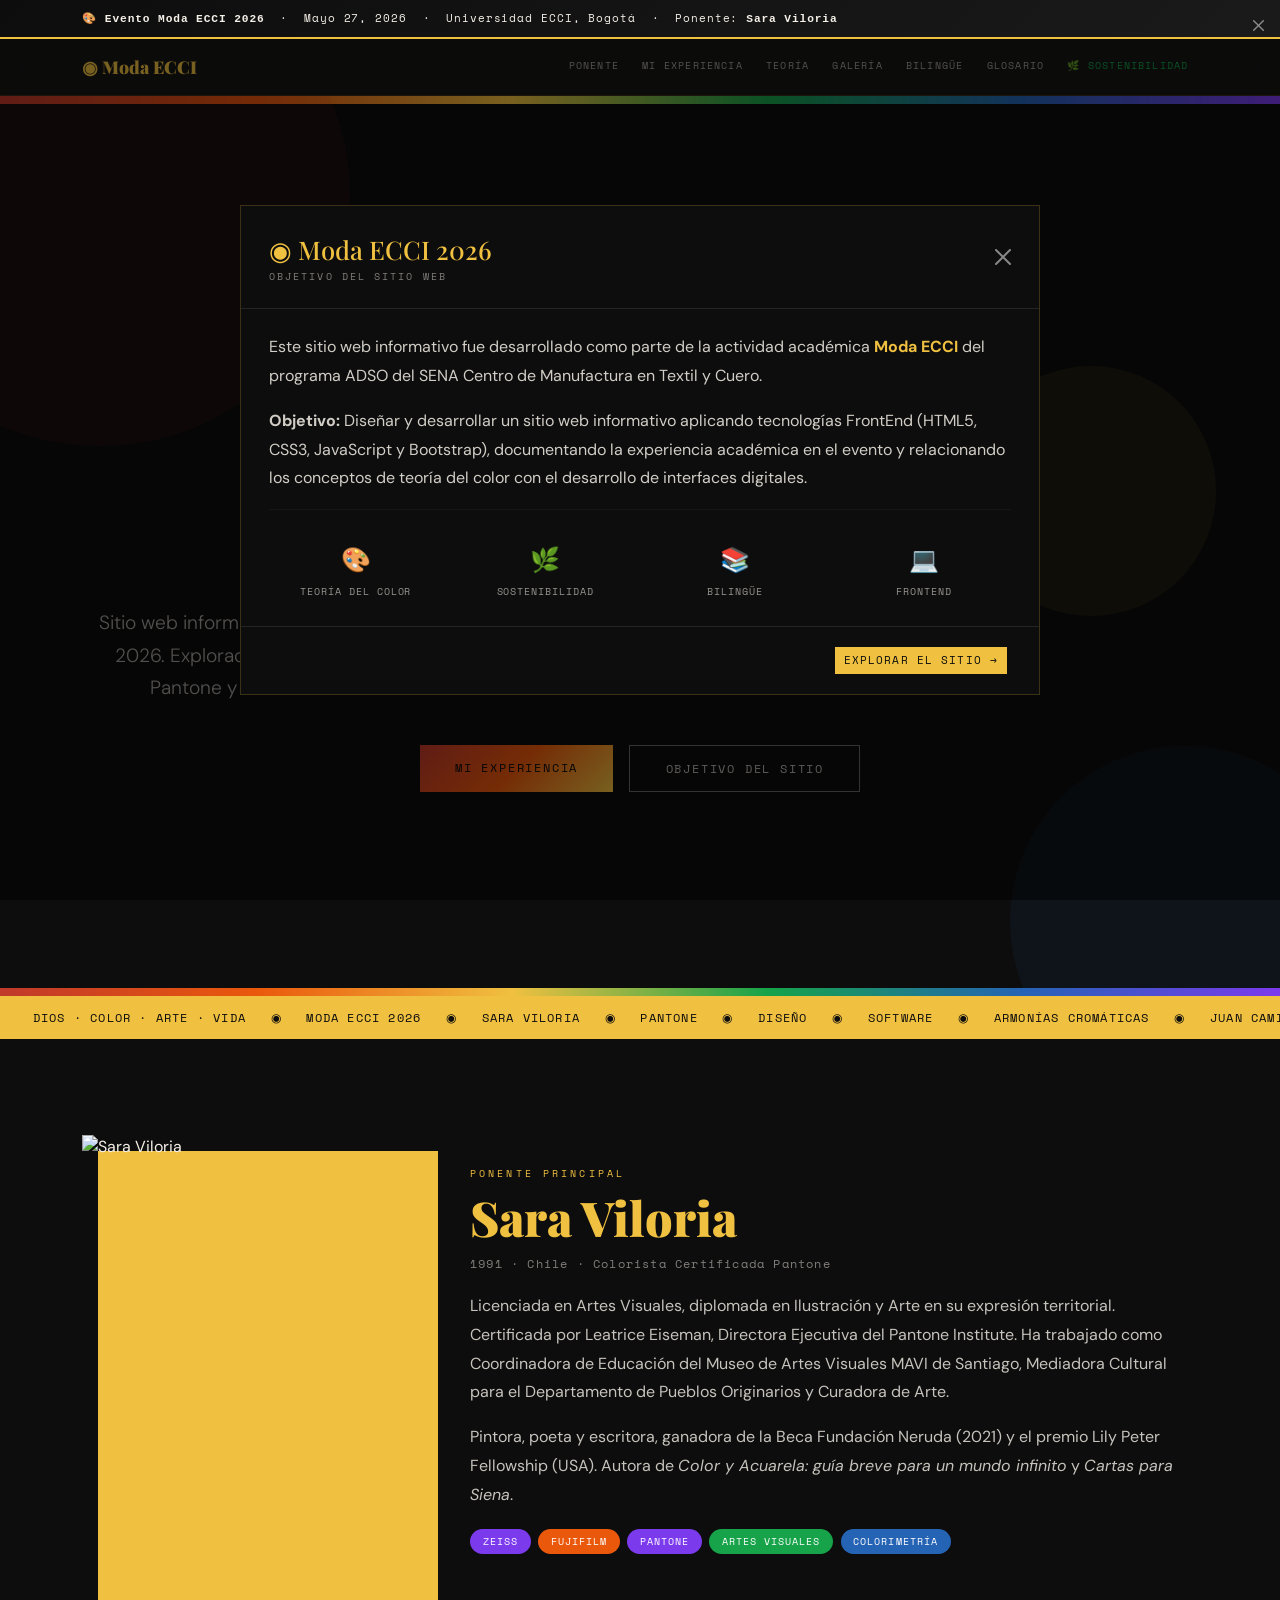
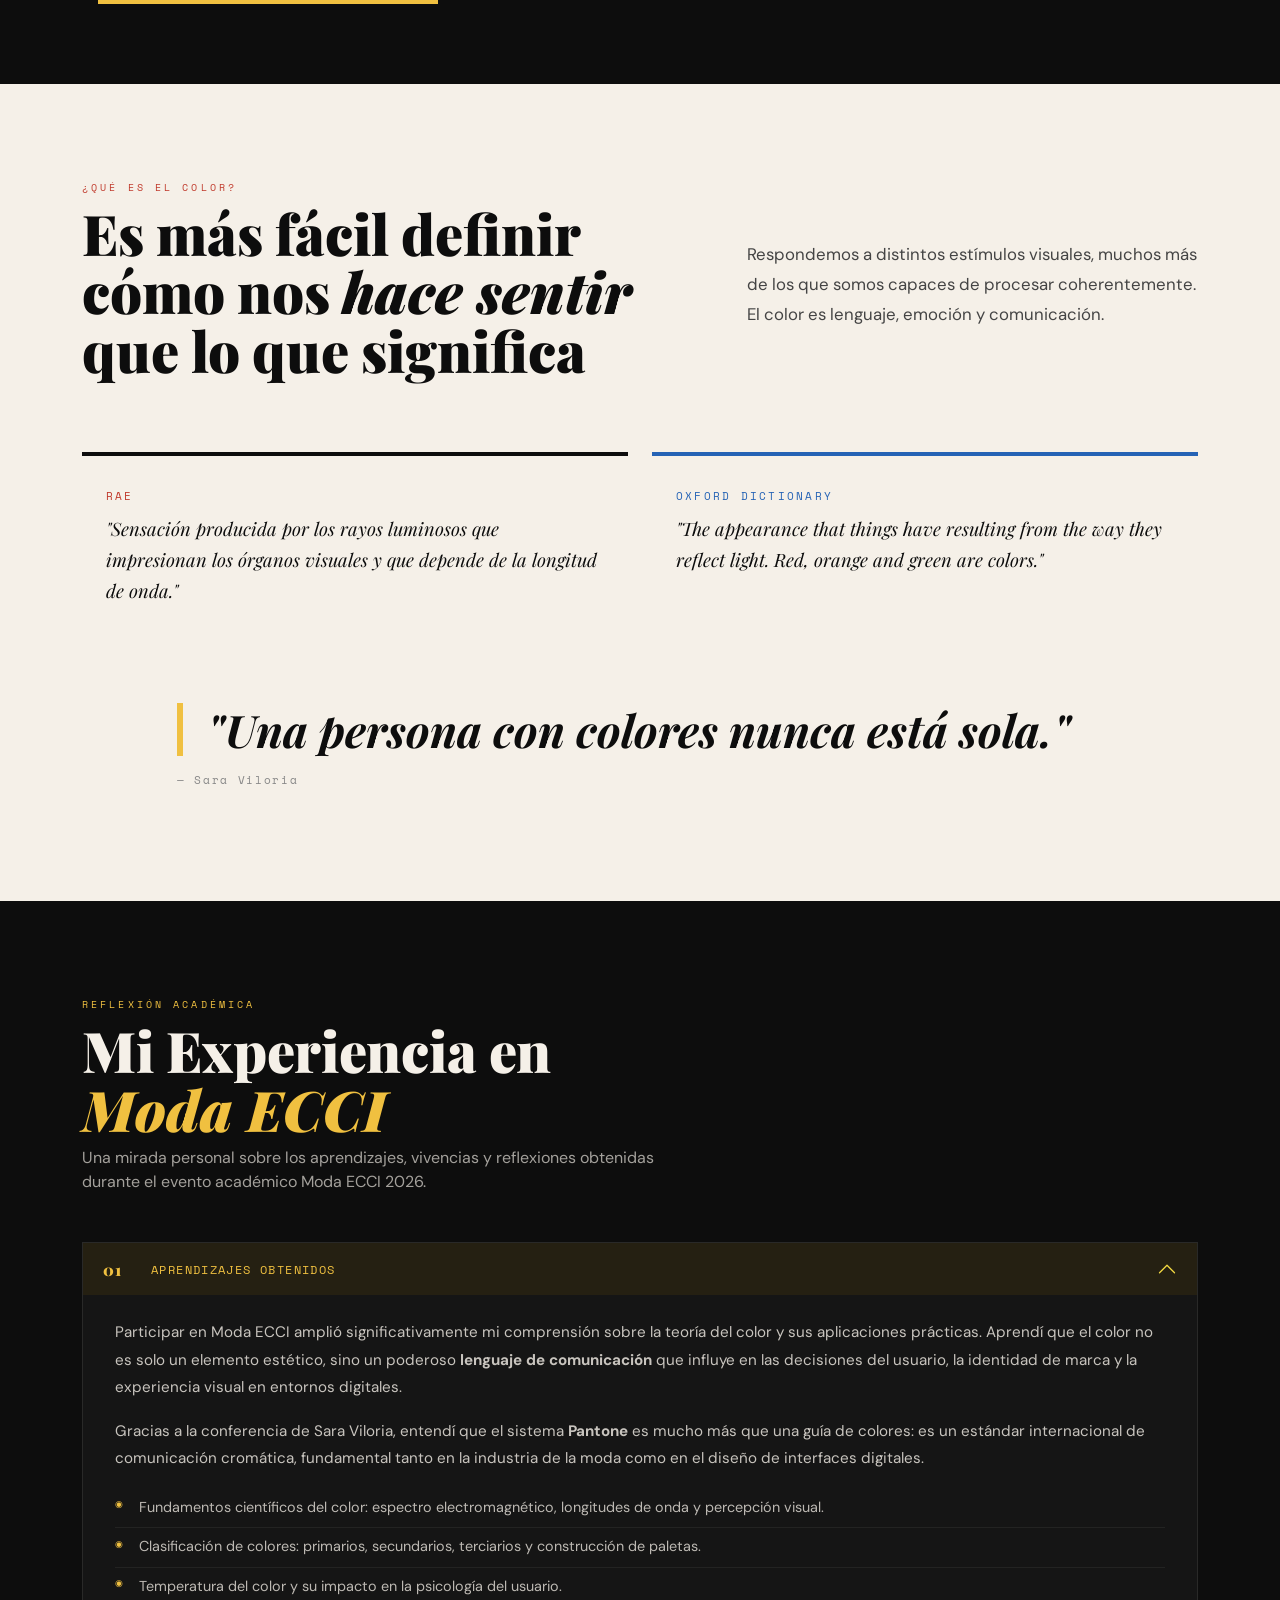
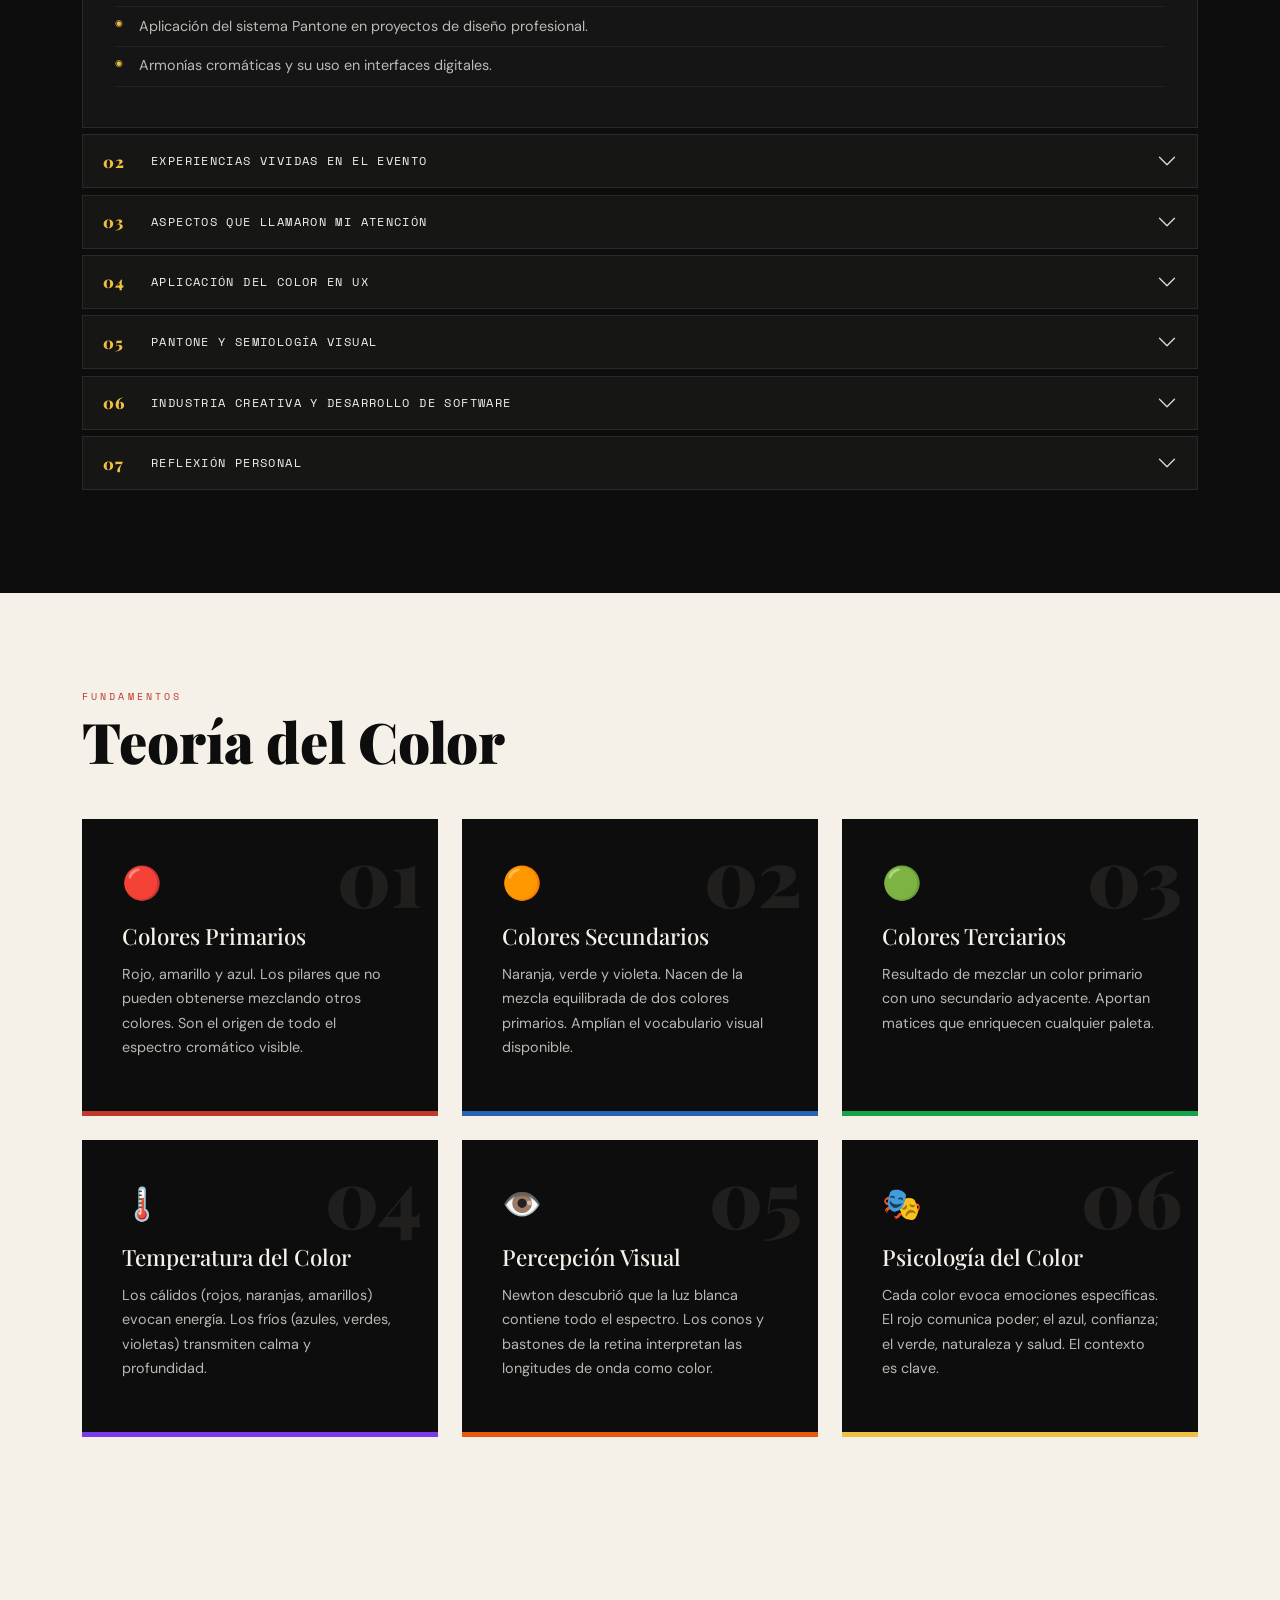
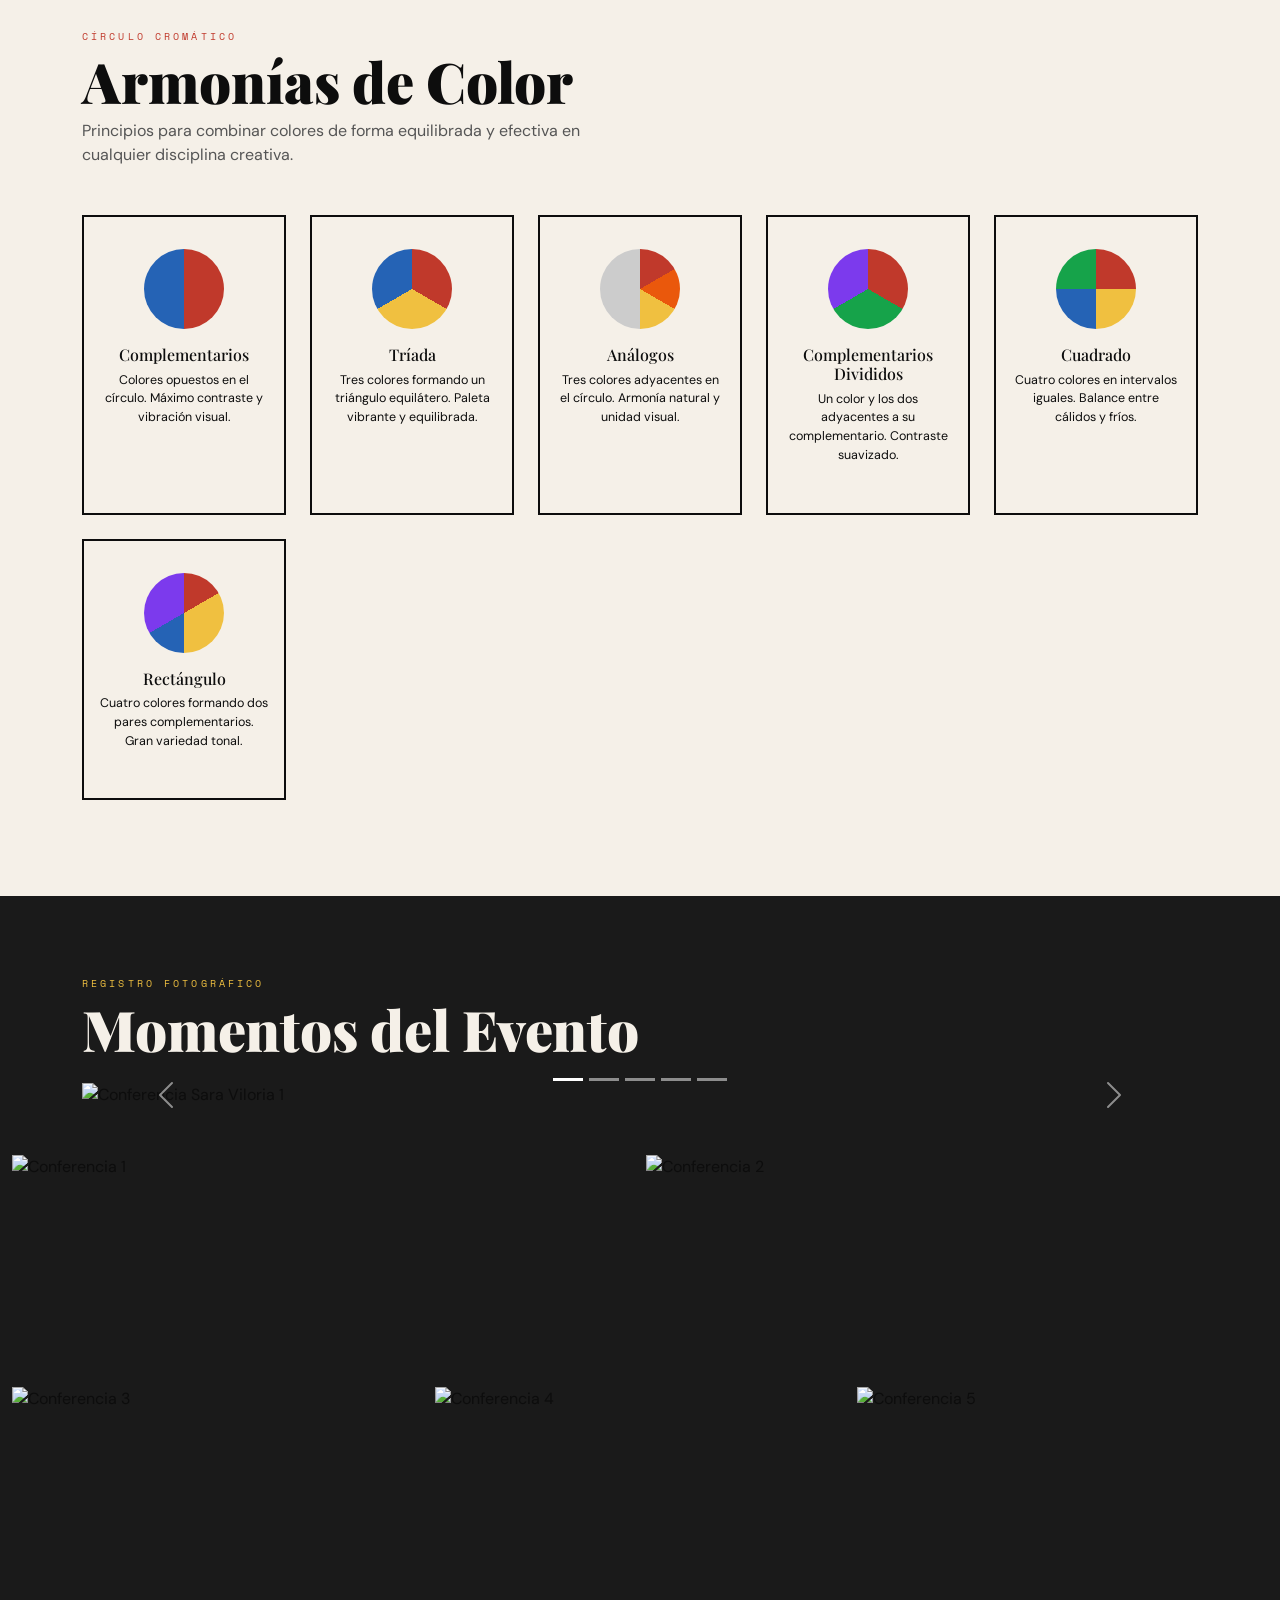
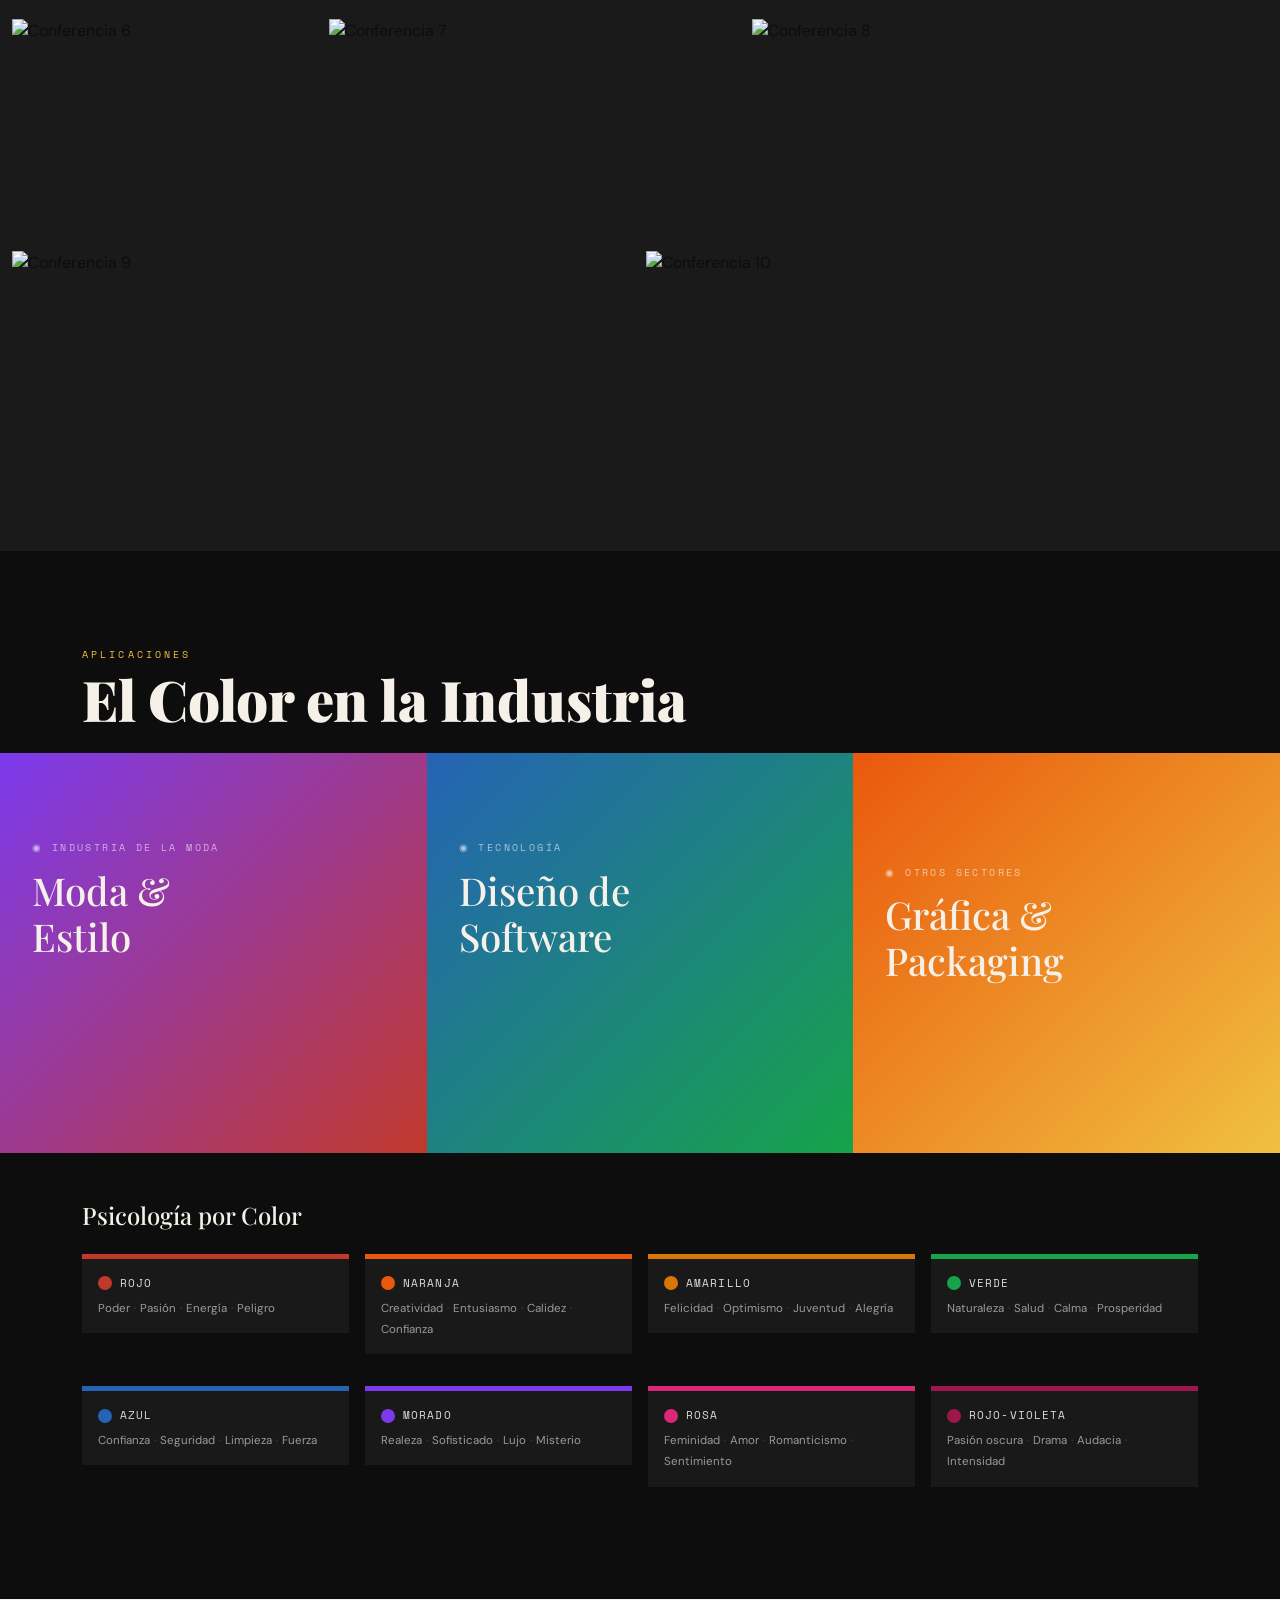
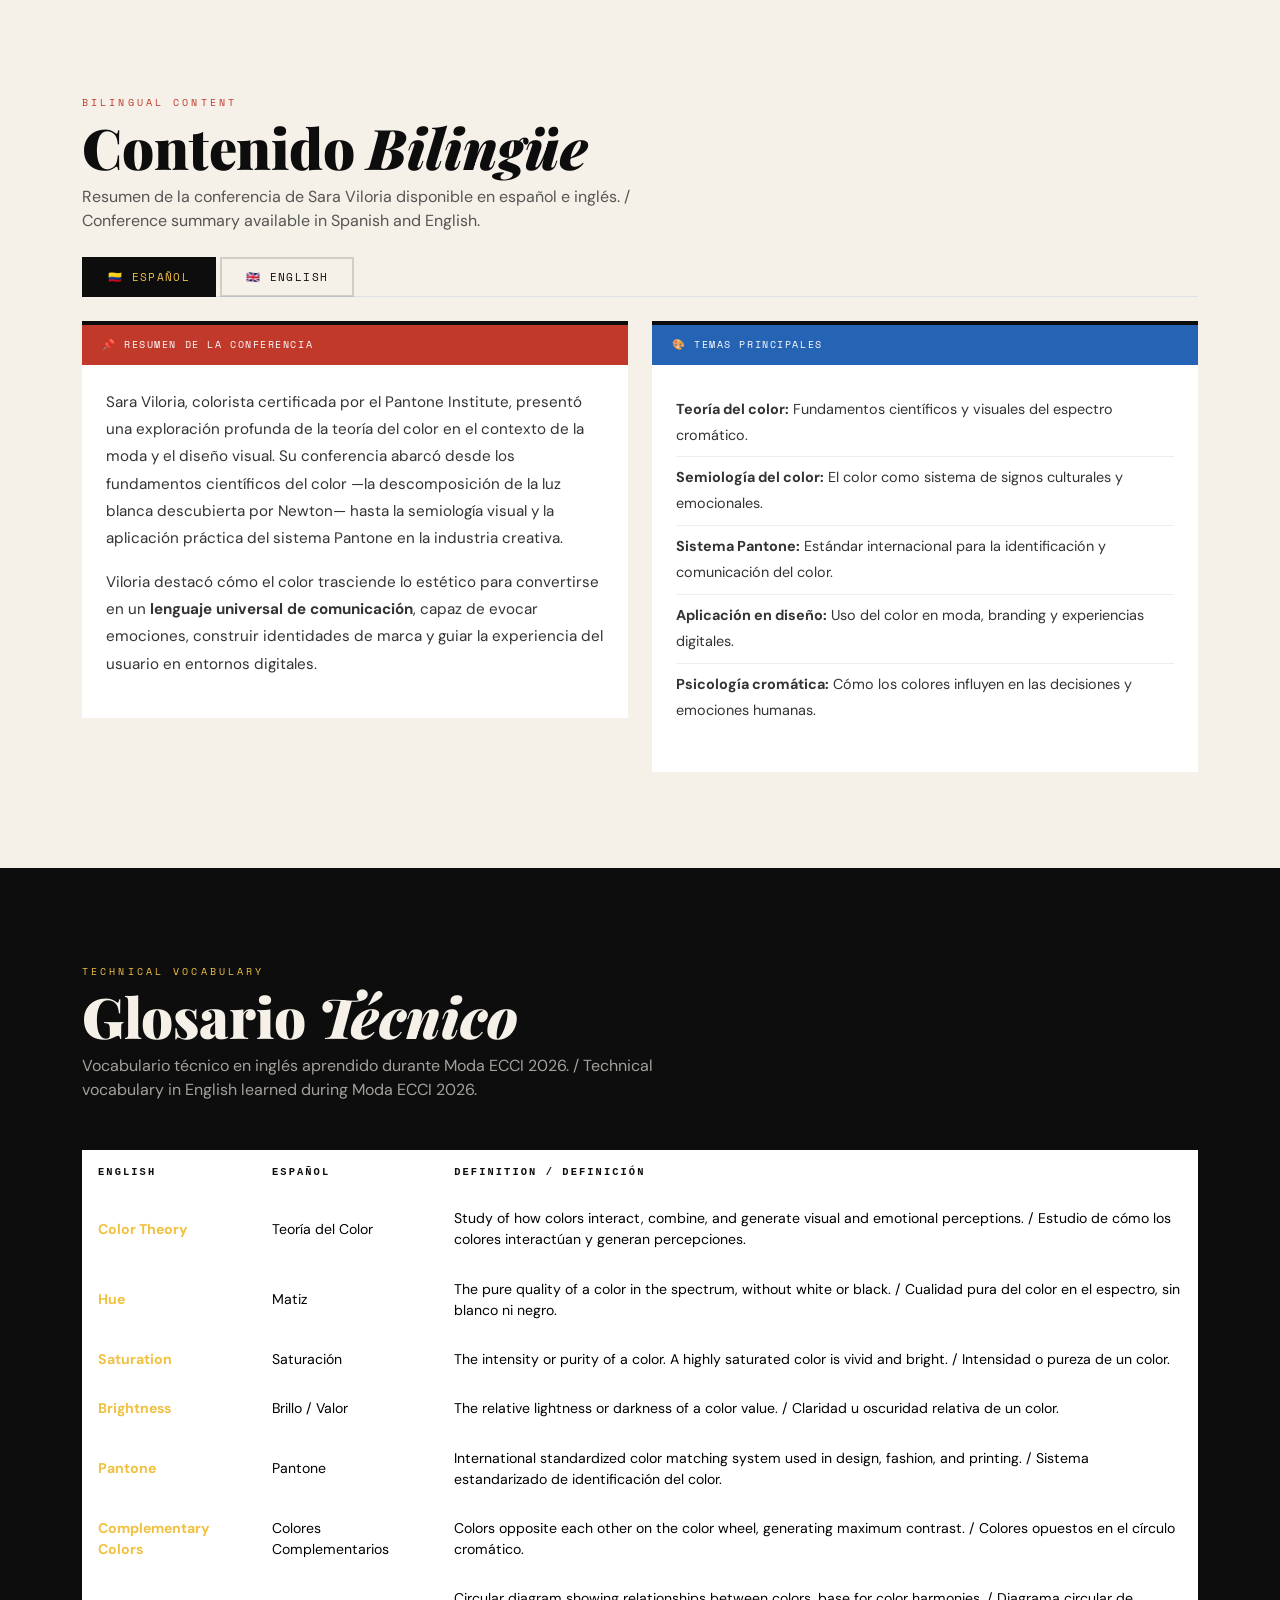
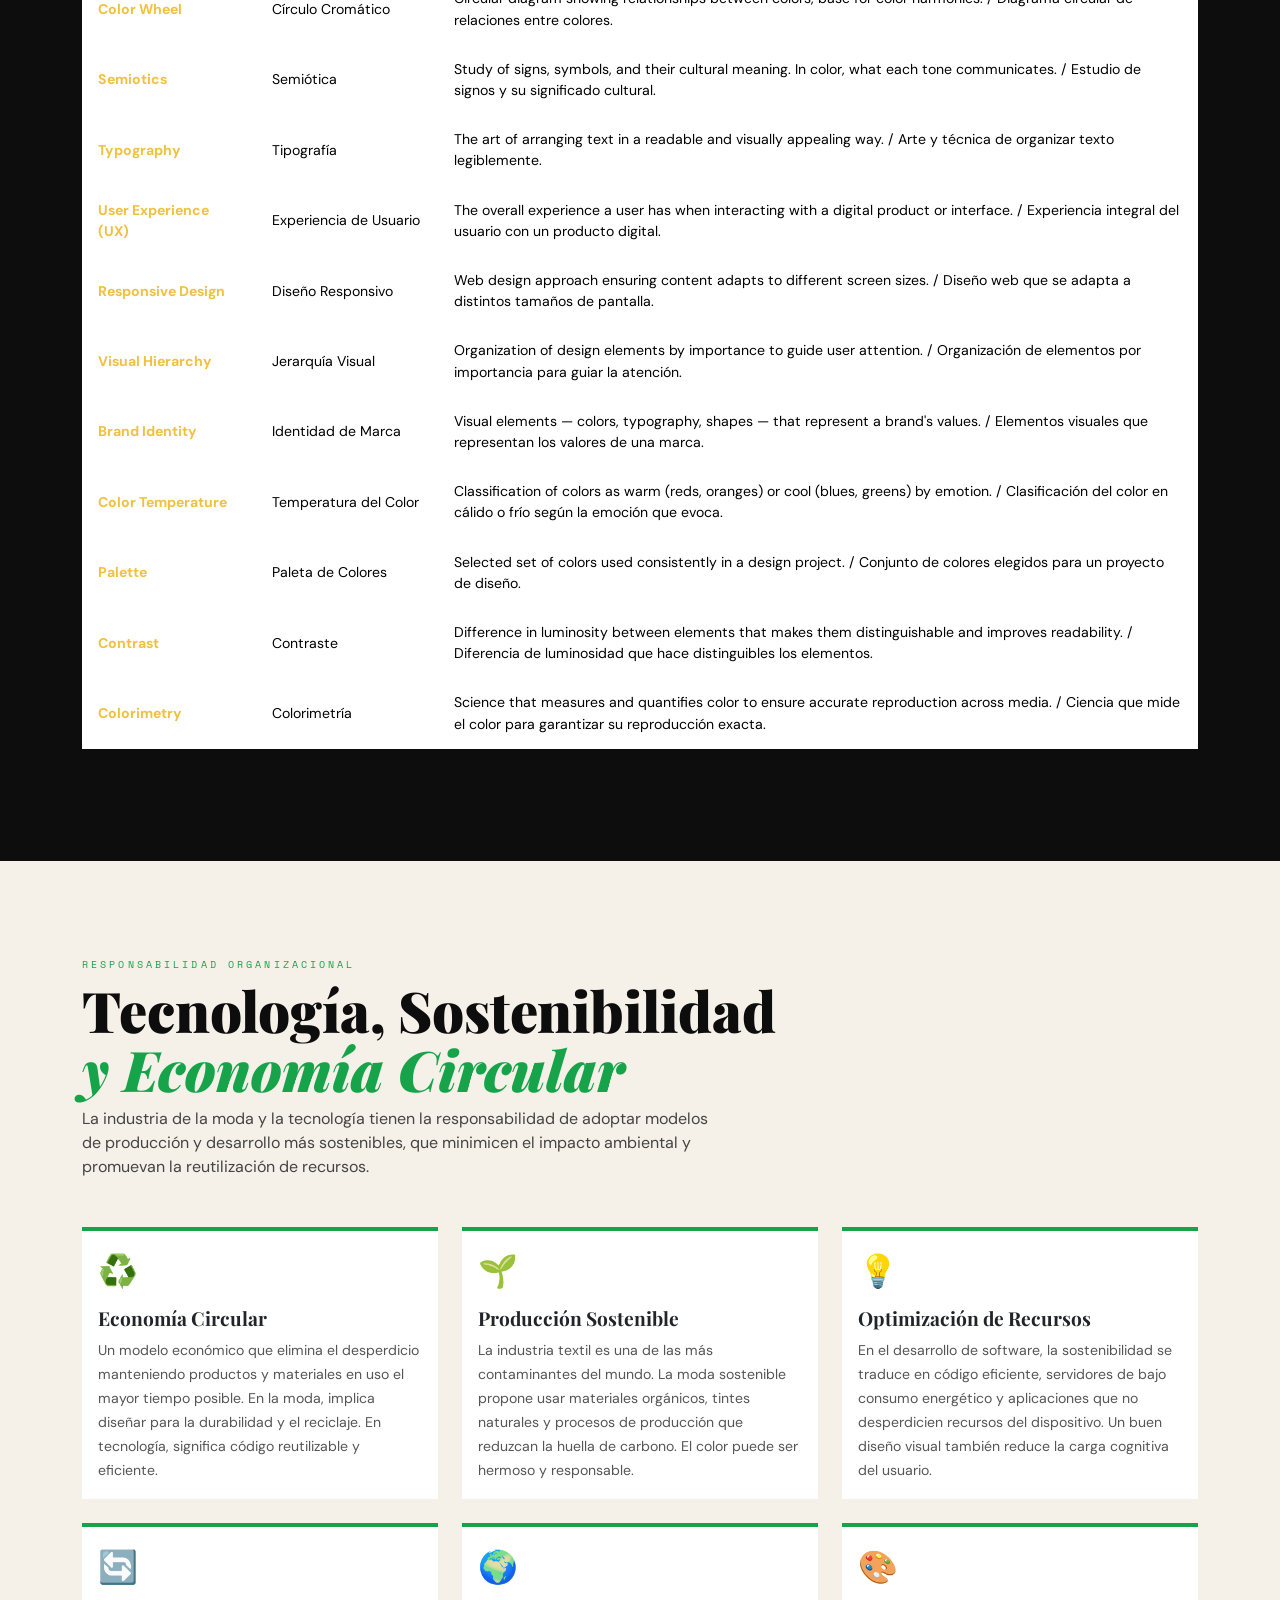
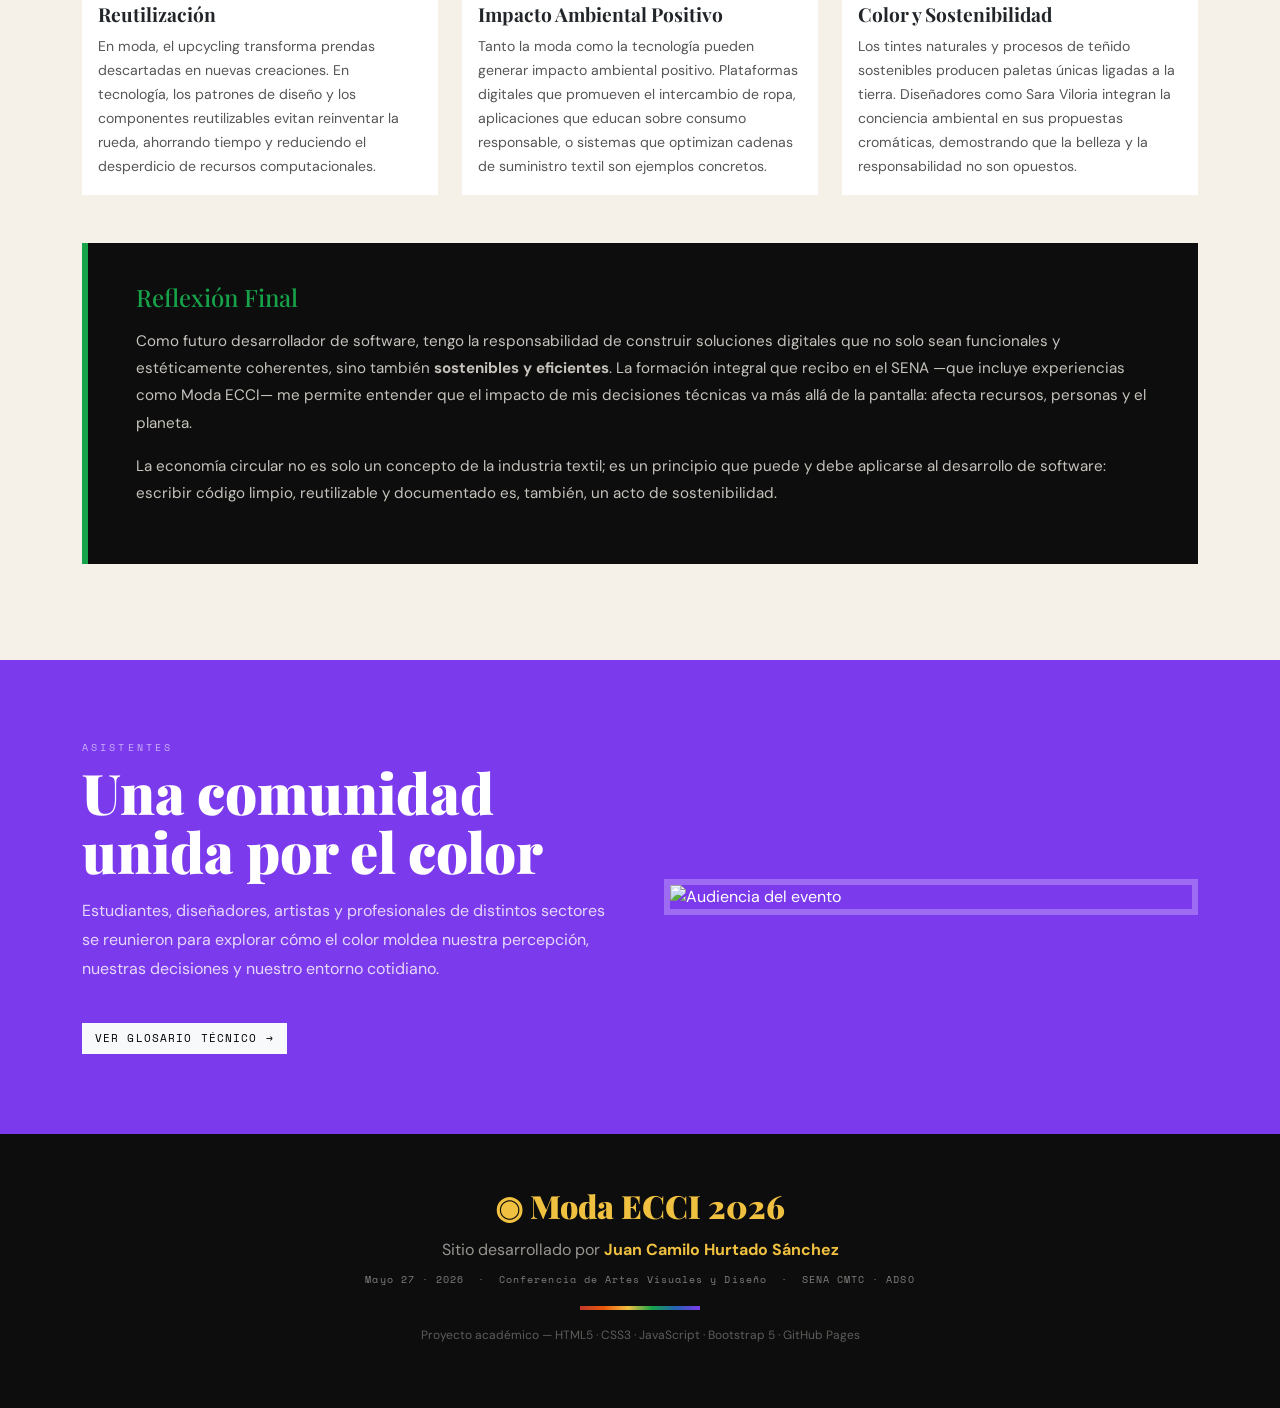
==== commit f9da3e9c: "Add files via upload" ====
--- a/index.html
+++ b/index.html
@@ -3,65 +3,76 @@
 <head>
   <meta charset="UTF-8" />
   <meta name="viewport" content="width=device-width, initial-scale=1.0" />
-  <title>Teoría del Color — Evento</title>
-
-  <!-- Bootstrap -->
+  <title>Moda ECCI 2026 — Teoría del Color | Juan Camilo Hurtado Sánchez</title>
   <link href="https://cdnjs.cloudflare.com/ajax/libs/bootstrap/5.3.2/css/bootstrap.min.css" rel="stylesheet" />
-  <!-- Google Fonts -->
   <link href="https://fonts.googleapis.com/css2?family=Playfair+Display:ital,wght@0,400;0,700;0,900;1,400&family=DM+Sans:wght@300;400;500&family=Space+Mono:wght@400;700&display=swap" rel="stylesheet" />
-  <!-- Estilos propios -->
   <link rel="stylesheet" href="CSS/evento_teoria_color.css" />
 </head>
 <body>
 
-<!-- NAV -->
-<nav class="main-nav">
-  <div class="container d-flex justify-content-between align-items-center">
-    <a href="#hero" class="nav-brand">◉ Teoría del Color</a>
-    <div class="nav-links d-none d-md-block">
-      <a href="#speaker">Ponente</a>
-      <a href="#teoria">Teoría</a>
-      <a href="#armonias">Armonías</a>
-      <a href="#aplicaciones">Aplicaciones</a>
-      <a href="#gallery">Galería</a>
-      <a href="moda_sostenible.html" style="color:var(--yellow);border:1px solid var(--yellow);padding:0.3rem 0.8rem;margin-left:0.5rem;transition:background 0.2s" onmouseover="this.style.background='rgba(240,192,64,0.15)'" onmouseout="this.style.background='transparent'">🌿 Moda Sostenible</a>
+<!-- ══ ALERT BOOTSTRAP ══ -->
+<div id="topAlert" class="alert alert-event alert-dismissible fade show mb-0" role="alert">
+  <div class="container d-flex justify-content-between align-items-center flex-wrap gap-2">
+    <span>🎨 <strong>Evento Moda ECCI 2026</strong> &nbsp;·&nbsp; Mayo 27, 2026 &nbsp;·&nbsp; Universidad ECCI, Bogotá &nbsp;·&nbsp; Ponente: <strong>Sara Viloria</strong></span>
+    <button type="button" class="btn-close btn-close-white" data-bs-dismiss="alert" aria-label="Close"></button>
+  </div>
+</div>
+
+<!-- ══ NAVBAR BOOTSTRAP ══ -->
+<nav class="navbar navbar-expand-md main-nav" id="mainNav">
+  <div class="container">
+    <a class="navbar-brand nav-brand" href="#hero">◉ Moda ECCI</a>
+    <button class="navbar-toggler" type="button" data-bs-toggle="collapse" data-bs-target="#navbarMain"
+      aria-controls="navbarMain" aria-expanded="false" aria-label="Toggle navigation">
+      <span class="navbar-toggler-icon"></span>
+    </button>
+    <div class="collapse navbar-collapse" id="navbarMain">
+      <div class="navbar-nav ms-auto align-items-md-center gap-md-1">
+        <a class="nav-link nav-lnk" href="#speaker">Ponente</a>
+        <a class="nav-link nav-lnk" href="#experiencia">Mi Experiencia</a>
+        <a class="nav-link nav-lnk" href="#teoria">Teoría</a>
+        <a class="nav-link nav-lnk" href="#gallery">Galería</a>
+        <a class="nav-link nav-lnk" href="#bilingue">Bilingüe</a>
+        <a class="nav-link nav-lnk" href="#glosario">Glosario</a>
+        <a class="nav-link nav-lnk nav-lnk-green" href="#sostenibilidad">🌿 Sostenibilidad</a>
+      </div>
     </div>
   </div>
 </nav>
 
-<!-- HERO -->
+<!-- ══ HERO ══ -->
 <section id="hero">
   <div class="hero-spectrum"></div>
-  <!-- floating blobs -->
   <div class="hero-dot" style="width:500px;height:500px;background:#c0392b;top:-150px;left:-150px;animation-delay:0s"></div>
   <div class="hero-dot" style="width:350px;height:350px;background:#2563b5;bottom:-100px;right:-80px;animation-delay:2s"></div>
   <div class="hero-dot" style="width:250px;height:250px;background:#f0c040;top:30%;right:5%;animation-delay:4s"></div>
   <div class="container position-relative" style="z-index:2">
-    <p class="hero-label">Conferencia · Mayo 27, 2026</p>
-    <h1 class="hero-title">El <span>Color</span><br>lo es Todo</h1>
-    <p class="hero-sub">Una exploración de la teoría del color y cómo influye en nuestra vida diaria, la moda y el desarrollo de software.</p>
-    <div class="hero-cta">
-      <a href="#speaker" class="btn-spectrum">Explorar el evento</a>
+    <p class="hero-label">Evento Académico · Mayo 27, 2026 · Universidad ECCI · Bogotá</p>
+    <h1 class="hero-title">Moda <span>ECCI</span><br>&amp; El Color</h1>
+    <p class="hero-sub">Sitio web informativo sobre el evento académico Moda ECCI 2026. Exploración de la teoría del color, semiología visual, Pantone y su relación con el desarrollo FrontEnd.</p>
+    <div class="hero-cta d-flex flex-wrap gap-3 justify-content-center">
+      <a href="#experiencia" class="btn-spectrum">Mi Experiencia</a>
+      <button class="btn-outline-spectrum" data-bs-toggle="modal" data-bs-target="#infoModal">Objetivo del Sitio</button>
     </div>
   </div>
   <div class="hero-spectrum hero-spectrum-bottom"></div>
 </section>
 
-<!-- TICKER -->
+<!-- ══ TICKER ══ -->
 <div class="author-band">
   <span class="ticker">
-    &nbsp;&nbsp;&nbsp;&nbsp;DIOS · COLOR · ARTE · VIDA &nbsp;&nbsp;◉&nbsp;&nbsp; TEORÍA DEL COLOR &nbsp;&nbsp;◉&nbsp;&nbsp; MODA &nbsp;&nbsp;◉&nbsp;&nbsp; DISEÑO &nbsp;&nbsp;◉&nbsp;&nbsp; SOFTWARE &nbsp;&nbsp;◉&nbsp;&nbsp; ARMONÍAS CROMÁTICAS &nbsp;&nbsp;◉&nbsp;&nbsp; CÍRCULO CROMÁTICO &nbsp;&nbsp;◉&nbsp;&nbsp; JUAN CAMILO HURTADO SÁNCHEZ &nbsp;&nbsp;◉&nbsp;&nbsp;
-    &nbsp;&nbsp;&nbsp;&nbsp;DIOS · COLOR · ARTE · VIDA &nbsp;&nbsp;◉&nbsp;&nbsp; TEORÍA DEL COLOR &nbsp;&nbsp;◉&nbsp;&nbsp; MODA &nbsp;&nbsp;◉&nbsp;&nbsp; DISEÑO &nbsp;&nbsp;◉&nbsp;&nbsp; SOFTWARE &nbsp;&nbsp;◉&nbsp;&nbsp; ARMONÍAS CROMÁTICAS &nbsp;&nbsp;◉&nbsp;&nbsp; CÍRCULO CROMÁTICO &nbsp;&nbsp;◉&nbsp;&nbsp; JUAN CAMILO HURTADO SÁNCHEZ &nbsp;&nbsp;◉&nbsp;&nbsp;
+    &nbsp;&nbsp;&nbsp;&nbsp;DIOS · COLOR · ARTE · VIDA &nbsp;&nbsp;◉&nbsp;&nbsp; MODA ECCI 2026 &nbsp;&nbsp;◉&nbsp;&nbsp; SARA VILORIA &nbsp;&nbsp;◉&nbsp;&nbsp; PANTONE &nbsp;&nbsp;◉&nbsp;&nbsp; DISEÑO &nbsp;&nbsp;◉&nbsp;&nbsp; SOFTWARE &nbsp;&nbsp;◉&nbsp;&nbsp; ARMONÍAS CROMÁTICAS &nbsp;&nbsp;◉&nbsp;&nbsp; JUAN CAMILO HURTADO SÁNCHEZ &nbsp;&nbsp;◉&nbsp;&nbsp;
+    &nbsp;&nbsp;&nbsp;&nbsp;DIOS · COLOR · ARTE · VIDA &nbsp;&nbsp;◉&nbsp;&nbsp; MODA ECCI 2026 &nbsp;&nbsp;◉&nbsp;&nbsp; SARA VILORIA &nbsp;&nbsp;◉&nbsp;&nbsp; PANTONE &nbsp;&nbsp;◉&nbsp;&nbsp; DISEÑO &nbsp;&nbsp;◉&nbsp;&nbsp; SOFTWARE &nbsp;&nbsp;◉&nbsp;&nbsp; ARMONÍAS CROMÁTICAS &nbsp;&nbsp;◉&nbsp;&nbsp; JUAN CAMILO HURTADO SÁNCHEZ &nbsp;&nbsp;◉&nbsp;&nbsp;
   </span>
 </div>
 
-<!-- SPEAKER -->
+<!-- ══ SPEAKER ══ -->
 <section id="speaker">
   <div class="container">
     <div class="row align-items-center g-5">
       <div class="col-md-4">
         <div class="speaker-img-wrap">
-          <img src="IMG/IMG20260527112543.jpg" alt="Sara Viloria" />
+          <img src="IMG20260527112332.jpg" alt="Sara Viloria" />
         </div>
       </div>
       <div class="col-md-8">
@@ -70,7 +81,7 @@
         <p style="font-family:'Space Mono',monospace;font-size:0.75rem;letter-spacing:0.1em;color:rgba(245,240,232,0.5);margin-bottom:1.2rem">1991 · Chile · Colorista Certificada Pantone</p>
         <p class="speaker-bio mb-3">Licenciada en Artes Visuales, diplomada en Ilustración y Arte en su expresión territorial. Certificada por Leatrice Eiseman, Directora Ejecutiva del Pantone Institute. Ha trabajado como Coordinadora de Educación del Museo de Artes Visuales MAVI de Santiago, Mediadora Cultural para el Departamento de Pueblos Originarios y Curadora de Arte.</p>
         <p class="speaker-bio mb-3">Pintora, poeta y escritora, ganadora de la Beca Fundación Neruda (2021) y el premio Lily Peter Fellowship (USA). Autora de <em>Color y Acuarela: guía breve para un mundo infinito</em> y <em>Cartas para Siena</em>.</p>
-        <div>
+        <div class="d-flex flex-wrap gap-1 mt-2">
           <span class="badge-pill">ZEISS</span>
           <span class="badge-pill orange">FUJIFILM</span>
           <span class="badge-pill">PANTONE</span>
@@ -82,7 +93,7 @@
   </div>
 </section>
 
-<!-- DEFINITION -->
+<!-- ══ DEFINITION ══ -->
 <section id="definition">
   <div class="container">
     <div class="row g-4 align-items-center mb-5">
@@ -104,7 +115,7 @@
       <div class="col-md-6">
         <div class="def-card" style="border-color:var(--blue)">
           <p class="def-source" style="color:var(--blue)">Oxford Dictionary</p>
-          <p class="def-text">"La apariencia que tienen las cosas y que resulta de la forma en que reflejan la luz. El rojo, el naranja y el verde son colores."</p>
+          <p class="def-text">"The appearance that things have resulting from the way they reflect light. Red, orange and green are colors."</p>
         </div>
       </div>
     </div>
@@ -117,106 +128,275 @@
   </div>
 </section>
 
-<!-- TEORIA DEL COLOR -->
+<!-- ══ MI EXPERIENCIA EN MODA ECCI ══ -->
+<section id="experiencia">
+  <div class="container">
+    <p class="section-eyebrow" style="color:var(--yellow)">Reflexión Académica</p>
+    <h2 class="section-title mb-2" style="color:var(--cream)">Mi Experiencia en<br><span style="color:var(--yellow);font-style:italic">Moda ECCI</span></h2>
+    <p class="mb-5" style="font-size:1rem;color:rgba(245,240,232,0.65);max-width:600px">Una mirada personal sobre los aprendizajes, vivencias y reflexiones obtenidas durante el evento académico Moda ECCI 2026.</p>
+
+    <div class="accordion experiencia-accordion" id="experienciaAccordion">
+
+      <div class="accordion-item">
+        <h2 class="accordion-header">
+          <button class="accordion-button" type="button" data-bs-toggle="collapse" data-bs-target="#acc1" aria-expanded="true">
+            <span class="acc-num">01</span> Aprendizajes Obtenidos
+          </button>
+        </h2>
+        <div id="acc1" class="accordion-collapse collapse show" data-bs-parent="#experienciaAccordion">
+          <div class="accordion-body">
+            <p>Participar en Moda ECCI amplió significativamente mi comprensión sobre la teoría del color y sus aplicaciones prácticas. Aprendí que el color no es solo un elemento estético, sino un poderoso <strong>lenguaje de comunicación</strong> que influye en las decisiones del usuario, la identidad de marca y la experiencia visual en entornos digitales.</p>
+            <p class="mt-3">Gracias a la conferencia de Sara Viloria, entendí que el sistema <strong>Pantone</strong> es mucho más que una guía de colores: es un estándar internacional de comunicación cromática, fundamental tanto en la industria de la moda como en el diseño de interfaces digitales.</p>
+            <ul class="exp-list mt-3">
+              <li>Fundamentos científicos del color: espectro electromagnético, longitudes de onda y percepción visual.</li>
+              <li>Clasificación de colores: primarios, secundarios, terciarios y construcción de paletas.</li>
+              <li>Temperatura del color y su impacto en la psicología del usuario.</li>
+              <li>Aplicación del sistema Pantone en proyectos de diseño profesional.</li>
+              <li>Armonías cromáticas y su uso en interfaces digitales.</li>
+            </ul>
+          </div>
+        </div>
+      </div>
+
+      <div class="accordion-item">
+        <h2 class="accordion-header">
+          <button class="accordion-button collapsed" type="button" data-bs-toggle="collapse" data-bs-target="#acc2">
+            <span class="acc-num">02</span> Experiencias Vividas en el Evento
+          </button>
+        </h2>
+        <div id="acc2" class="accordion-collapse collapse" data-bs-parent="#experienciaAccordion">
+          <div class="accordion-body">
+            <p>Durante el evento presencié cómo diseñadores, coloristas y expertos en moda abordan el color desde una perspectiva holística. La ponencia de Sara Viloria fue especialmente inspiradora: su enfoque a la vez poético y científico del color —combinando la teoría de Newton con la semiología visual— me permitió entender por qué ciertas combinaciones generan emociones específicas y comportamientos predecibles en los usuarios.</p>
+            <p class="mt-3">Como aprendiz ADSO, encontré referencias directas a problemas que enfrento cotidianamente al diseñar interfaces. Ver propuestas de moda, instalaciones visuales y presentaciones académicas en un mismo espacio evidenció cómo las disciplinas creativas y tecnológicas pueden y deben dialogar.</p>
+            <div class="exp-highlight mt-3">
+              <span class="exp-quote">"El color es el lenguaje más honesto. Habla antes de que abramos la boca."</span>
+              <span class="exp-author">— Sara Viloria, Moda ECCI 2026</span>
+            </div>
+          </div>
+        </div>
+      </div>
+
+      <div class="accordion-item">
+        <h2 class="accordion-header">
+          <button class="accordion-button collapsed" type="button" data-bs-toggle="collapse" data-bs-target="#acc3">
+            <span class="acc-num">03</span> Aspectos que Llamaron mi Atención
+          </button>
+        </h2>
+        <div id="acc3" class="accordion-collapse collapse" data-bs-parent="#experienciaAccordion">
+          <div class="accordion-body">
+            <div class="row g-3">
+              <div class="col-md-6">
+                <div class="highlight-card">
+                  <div class="hc-icon">🏆</div>
+                  <h6>Certificación Internacional</h6>
+                  <p>La certificación de Sara Viloria por el Pantone Institute demostró que existen estándares internacionales rigurosos para el trabajo profesional con el color, comparables a las certificaciones en el mundo del software.</p>
+                </div>
+              </div>
+              <div class="col-md-6">
+                <div class="highlight-card">
+                  <div class="hc-icon">🧠</div>
+                  <h6>Semiología Visual</h6>
+                  <p>El color funciona como un sistema de signos culturales. Un mismo color puede significar cosas completamente distintas en diferentes culturas: el blanco puede simbolizar pureza o luto según el contexto.</p>
+                </div>
+              </div>
+              <div class="col-md-6">
+                <div class="highlight-card">
+                  <div class="hc-icon">🌡️</div>
+                  <h6>Temperatura y Emoción</h6>
+                  <p>Comprender la relación entre temperatura del color y respuesta emocional fue revelador. Los colores cálidos crean urgencia (botones de compra), los fríos transmiten calma y confianza (banca, salud).</p>
+                </div>
+              </div>
+              <div class="col-md-6">
+                <div class="highlight-card">
+                  <div class="hc-icon">🎨</div>
+                  <h6>Arte y Tecnología</h6>
+                  <p>Ver cómo diseñadores de moda utilizan herramientas digitales (paletas Pantone digitales, software de colorimetría) demostró que la brecha entre arte y tecnología es mucho menor de lo que imaginaba.</p>
+                </div>
+              </div>
+            </div>
+          </div>
+        </div>
+      </div>
+
+      <div class="accordion-item">
+        <h2 class="accordion-header">
+          <button class="accordion-button collapsed" type="button" data-bs-toggle="collapse" data-bs-target="#acc4">
+            <span class="acc-num">04</span> Aplicación del Color en UX
+          </button>
+        </h2>
+        <div id="acc4" class="accordion-collapse collapse" data-bs-parent="#experienciaAccordion">
+          <div class="accordion-body">
+            <p>Los sistemas de diseño más influyentes —Material Design, Fluent Design, Human Interface Guidelines— están construidos sobre principios sólidos de teoría del color. Aprendí que el color en interfaces no es decoración: es función.</p>
+            <div class="color-ux-grid mt-3">
+              <div class="color-ux-item" style="border-color:#16a34a"><span style="color:#16a34a;font-weight:700">Verde</span><p>Éxito, confirmación. Botones de submit, validaciones positivas.</p></div>
+              <div class="color-ux-item" style="border-color:#c0392b"><span style="color:#c0392b;font-weight:700">Rojo</span><p>Error, peligro. Mensajes de error, alertas críticas.</p></div>
+              <div class="color-ux-item" style="border-color:#d97706"><span style="color:#d97706;font-weight:700">Amarillo</span><p>Advertencia, atención requerida. Estados pendientes.</p></div>
+              <div class="color-ux-item" style="border-color:#2563b5"><span style="color:#2563b5;font-weight:700">Azul</span><p>Información, confianza. Links, botones primarios.</p></div>
+            </div>
+            <p class="mt-3">Esta "gramática del color" está respaldada por décadas de investigación en psicología cognitiva. Conocerla y aplicarla correctamente marca la diferencia entre una interfaz funcional y una que realmente comunica.</p>
+          </div>
+        </div>
+      </div>
+
+      <div class="accordion-item">
+        <h2 class="accordion-header">
+          <button class="accordion-button collapsed" type="button" data-bs-toggle="collapse" data-bs-target="#acc5">
+            <span class="acc-num">05</span> Pantone y Semiología Visual
+          </button>
+        </h2>
+        <div id="acc5" class="accordion-collapse collapse" data-bs-parent="#experienciaAccordion">
+          <div class="accordion-body">
+            <p>El sistema <strong>Pantone</strong>, creado en 1963, permite que diseñadores, fabricantes e impresores en todo el mundo comuniquen colores con precisión absoluta. Cada color tiene un código único (ej. Pantone 294 C para el azul de Nike) que garantiza consistencia en la identidad visual de una marca.</p>
+            <p class="mt-3">La <strong>semiología del color</strong> estudia cómo los colores funcionan como signos dentro de sistemas culturales. Para un desarrollador FrontEnd, esta comprensión es crucial al diseñar productos para audiencias globales o multiculturales.</p>
+            <div class="pantone-strip mt-4">
+              <div class="ps-chip" style="background:#c0392b"><span>Rojo Pasión</span><small>Pantone 485 C</small></div>
+              <div class="ps-chip" style="background:#ea580c"><span>Naranja Fuego</span><small>Pantone 021 C</small></div>
+              <div class="ps-chip" style="background:#f0c040;color:#111"><span>Amarillo Dorado</span><small>Pantone 116 C</small></div>
+              <div class="ps-chip" style="background:#16a34a"><span>Verde Esmeralda</span><small>Pantone 348 C</small></div>
+              <div class="ps-chip" style="background:#2563b5"><span>Azul Confianza</span><small>Pantone 294 C</small></div>
+              <div class="ps-chip" style="background:#7c3aed"><span>Morado Lujo</span><small>Pantone 267 C</small></div>
+            </div>
+          </div>
+        </div>
+      </div>
+
+      <div class="accordion-item">
+        <h2 class="accordion-header">
+          <button class="accordion-button collapsed" type="button" data-bs-toggle="collapse" data-bs-target="#acc6">
+            <span class="acc-num">06</span> Industria Creativa y Desarrollo de Software
+          </button>
+        </h2>
+        <div id="acc6" class="accordion-collapse collapse" data-bs-parent="#experienciaAccordion">
+          <div class="accordion-body">
+            <p>La relación entre la industria creativa —moda, diseño, artes visuales— y el desarrollo de software es más estrecha de lo que parece. Ambas disciplinas comparten principios fundamentales: <strong>composición</strong>, <strong>jerarquía visual</strong>, <strong>comunicación efectiva</strong> y <strong>experiencia del usuario</strong>.</p>
+            <p class="mt-3">En la moda, el color define temporadas, comunica la identidad de una marca y dirige las decisiones de compra. En el desarrollo FrontEnd, el color cumple exactamente las mismas funciones: guía la atención del usuario, comunica el estado del sistema y construye la identidad visual de un producto digital.</p>
+            <p class="mt-3">Eventos como Moda ECCI demuestran que la innovación sucede en los cruces entre disciplinas. Un desarrollador que comprende principios de diseño visual crea productos que no solo funcionan, sino que también comunican y emocionan.</p>
+          </div>
+        </div>
+      </div>
+
+      <div class="accordion-item">
+        <h2 class="accordion-header">
+          <button class="accordion-button collapsed" type="button" data-bs-toggle="collapse" data-bs-target="#acc7">
+            <span class="acc-num">07</span> Reflexión Personal
+          </button>
+        </h2>
+        <div id="acc7" class="accordion-collapse collapse" data-bs-parent="#experienciaAccordion">
+          <div class="accordion-body">
+            <p>Asistir a Moda ECCI y escuchar la conferencia de Sara Viloria transformó mi manera de ver el diseño digital. Antes de este evento, el color era para mí principalmente una decisión estética. Ahora lo entiendo como una herramienta funcional, comunicativa y estratégica.</p>
+            <p class="mt-3">Como futuro desarrollador de software en la línea ADSO, este tipo de espacios académicos interdisciplinarios son fundamentales para mi formación integral. La industria tecnológica necesita profesionales que no solo sepan programar, sino que comprendan el impacto visual y emocional de sus decisiones de diseño.</p>
+            <p class="mt-3">Este sitio web es, en sí mismo, un ejercicio de aplicación de los conceptos aprendidos: la paleta de colores, la tipografía, el contraste y la jerarquía visual son el resultado directo de lo aprendido en Moda ECCI.</p>
+            <div class="exp-highlight mt-3">
+              <span class="exp-quote">"Un desarrollador que entiende el color diseña experiencias. Uno que no lo entiende, solo escribe código."</span>
+              <span class="exp-author">— Reflexión de Juan Camilo Hurtado Sánchez</span>
+            </div>
+          </div>
+        </div>
+      </div>
+
+    </div>
+  </div>
+</section>
+
+<!-- ══ TEORIA DEL COLOR ══ -->
 <section id="teoria">
   <div class="container">
     <p class="section-eyebrow">Fundamentos</p>
     <h2 class="section-title mb-5">Teoría del Color</h2>
     <div class="row g-4">
-      <div class="col-md-4 col-lg-4">
-        <div class="theory-card c1 h-100">
-          <span class="theory-num">01</span>
-          <div class="theory-icon">🔴</div>
-          <h4>Colores Primarios</h4>
-          <p>Rojo, amarillo y azul. Los pilares que no pueden obtenerse mezclando otros colores. Son el origen de todo el espectro cromático visible.</p>
-        </div>
-      </div>
-      <div class="col-md-4 col-lg-4">
-        <div class="theory-card c2 h-100">
-          <span class="theory-num">02</span>
-          <div class="theory-icon">🟠</div>
-          <h4>Colores Secundarios</h4>
-          <p>Naranja, verde y violeta. Nacen de la mezcla equilibrada de dos colores primarios. Amplían el vocabulario visual disponible.</p>
-        </div>
-      </div>
-      <div class="col-md-4 col-lg-4">
-        <div class="theory-card c3 h-100">
-          <span class="theory-num">03</span>
-          <div class="theory-icon">🟢</div>
-          <h4>Colores Terciarios</h4>
-          <p>Resultado de mezclar un color primario con uno secundario adyacente. Aportan matices y gradaciones que enriquecen cualquier paleta.</p>
-        </div>
-      </div>
-      <div class="col-md-4 col-lg-4">
-        <div class="theory-card c4 h-100">
-          <span class="theory-num">04</span>
-          <div class="theory-icon">🌡️</div>
-          <h4>Temperatura del Color</h4>
-          <p>Los colores cálidos (rojos, naranjas, amarillos) evocan energía y calidez. Los fríos (azules, verdes, violetas) transmiten calma y profundidad.</p>
-        </div>
-      </div>
-      <div class="col-md-4 col-lg-4">
-        <div class="theory-card c5 h-100">
-          <span class="theory-num">05</span>
-          <div class="theory-icon">👁️</div>
-          <h4>Percepción Visual</h4>
-          <p>Newton descubrió que la luz blanca contiene todo el espectro. Nuestros conos y bastones en la retina interpretan las longitudes de onda como color.</p>
-        </div>
-      </div>
-      <div class="col-md-4 col-lg-4">
-        <div class="theory-card c6 h-100">
-          <span class="theory-num">06</span>
-          <div class="theory-icon">🎭</div>
-          <h4>Psicología del Color</h4>
-          <p>Cada color evoca emociones específicas. El rojo comunica poder y urgencia; el azul, confianza; el verde, naturaleza y salud. El contexto es clave.</p>
-        </div>
-      </div>
-    </div>
-  </div>
-</section>
-
-<!-- ARMONIAS -->
+      <div class="col-md-4"><div class="theory-card c1 h-100"><span class="theory-num">01</span><div class="theory-icon">🔴</div><h4>Colores Primarios</h4><p>Rojo, amarillo y azul. Los pilares que no pueden obtenerse mezclando otros colores. Son el origen de todo el espectro cromático visible.</p></div></div>
+      <div class="col-md-4"><div class="theory-card c2 h-100"><span class="theory-num">02</span><div class="theory-icon">🟠</div><h4>Colores Secundarios</h4><p>Naranja, verde y violeta. Nacen de la mezcla equilibrada de dos colores primarios. Amplían el vocabulario visual disponible.</p></div></div>
+      <div class="col-md-4"><div class="theory-card c3 h-100"><span class="theory-num">03</span><div class="theory-icon">🟢</div><h4>Colores Terciarios</h4><p>Resultado de mezclar un color primario con uno secundario adyacente. Aportan matices que enriquecen cualquier paleta.</p></div></div>
+      <div class="col-md-4"><div class="theory-card c4 h-100"><span class="theory-num">04</span><div class="theory-icon">🌡️</div><h4>Temperatura del Color</h4><p>Los cálidos (rojos, naranjas, amarillos) evocan energía. Los fríos (azules, verdes, violetas) transmiten calma y profundidad.</p></div></div>
+      <div class="col-md-4"><div class="theory-card c5 h-100"><span class="theory-num">05</span><div class="theory-icon">👁️</div><h4>Percepción Visual</h4><p>Newton descubrió que la luz blanca contiene todo el espectro. Los conos y bastones de la retina interpretan las longitudes de onda como color.</p></div></div>
+      <div class="col-md-4"><div class="theory-card c6 h-100"><span class="theory-num">06</span><div class="theory-icon">🎭</div><h4>Psicología del Color</h4><p>Cada color evoca emociones específicas. El rojo comunica poder; el azul, confianza; el verde, naturaleza y salud. El contexto es clave.</p></div></div>
+    </div>
+  </div>
+</section>
+
+<!-- ══ ARMONIAS ══ -->
 <section id="armonias">
   <div class="container">
     <p class="section-eyebrow">Círculo Cromático</p>
     <h2 class="section-title mb-2">Armonías de Color</h2>
-    <p class="mb-5" style="font-size:1rem;color:#555;max-width:540px">Principios para combinar colores de forma visualmente equilibrada y efectiva en cualquier disciplina creativa.</p>
+    <p class="mb-5" style="font-size:1rem;color:#555;max-width:540px">Principios para combinar colores de forma equilibrada y efectiva en cualquier disciplina creativa.</p>
     <div class="harmony-grid">
-      <div class="harmony-item">
-        <div class="harmony-wheel hw-comp"></div>
-        <h5>Complementarios</h5>
-        <p>Colores diametralmente opuestos en el círculo. Máximo contraste y vibración visual.</p>
-      </div>
-      <div class="harmony-item">
-        <div class="harmony-wheel hw-triad"></div>
-        <h5>Tríada</h5>
-        <p>Tres colores formando un triángulo equilátero. Paleta vibrante y equilibrada.</p>
-      </div>
-      <div class="harmony-item">
-        <div class="harmony-wheel hw-analog"></div>
-        <h5>Análogos</h5>
-        <p>Tres colores adyacentes en el círculo. Armonía natural y unidad visual.</p>
-      </div>
-      <div class="harmony-item">
-        <div class="harmony-wheel hw-split"></div>
-        <h5>Complementarios Divididos</h5>
-        <p>Un color y los dos adyacentes a su complementario. Contraste suavizado.</p>
-      </div>
-      <div class="harmony-item">
-        <div class="harmony-wheel hw-square"></div>
-        <h5>Cuadrado</h5>
-        <p>Cuatro colores en intervalos iguales. Paleta rica con balance entre cálidos y fríos.</p>
-      </div>
-      <div class="harmony-item">
-        <div class="harmony-wheel hw-rect"></div>
-        <h5>Rectángulo</h5>
-        <p>Cuatro colores formando dos pares complementarios. Mucha variedad tonal.</p>
-      </div>
-    </div>
-  </div>
-</section>
-
-<!-- APLICACIONES -->
+      <div class="harmony-item"><div class="harmony-wheel hw-comp"></div><h5>Complementarios</h5><p>Colores opuestos en el círculo. Máximo contraste y vibración visual.</p></div>
+      <div class="harmony-item"><div class="harmony-wheel hw-triad"></div><h5>Tríada</h5><p>Tres colores formando un triángulo equilátero. Paleta vibrante y equilibrada.</p></div>
+      <div class="harmony-item"><div class="harmony-wheel hw-analog"></div><h5>Análogos</h5><p>Tres colores adyacentes en el círculo. Armonía natural y unidad visual.</p></div>
+      <div class="harmony-item"><div class="harmony-wheel hw-split"></div><h5>Complementarios Divididos</h5><p>Un color y los dos adyacentes a su complementario. Contraste suavizado.</p></div>
+      <div class="harmony-item"><div class="harmony-wheel hw-square"></div><h5>Cuadrado</h5><p>Cuatro colores en intervalos iguales. Balance entre cálidos y fríos.</p></div>
+      <div class="harmony-item"><div class="harmony-wheel hw-rect"></div><h5>Rectángulo</h5><p>Cuatro colores formando dos pares complementarios. Gran variedad tonal.</p></div>
+    </div>
+  </div>
+</section>
+
+<!-- ══ GALLERY ══ -->
+<section id="gallery">
+  <div class="container mb-4">
+    <p class="section-eyebrow" style="color:var(--yellow)">Registro Fotográfico</p>
+    <h2 class="section-title" style="color:var(--cream)">Momentos del Evento</h2>
+  </div>
+
+  <!-- CAROUSEL BOOTSTRAP -->
+  <div class="container mb-5">
+    <div id="galleryCarousel" class="carousel slide carousel-fade" data-bs-ride="carousel">
+      <div class="carousel-indicators">
+        <button type="button" data-bs-target="#galleryCarousel" data-bs-slide-to="0" class="active"></button>
+        <button type="button" data-bs-target="#galleryCarousel" data-bs-slide-to="1"></button>
+        <button type="button" data-bs-target="#galleryCarousel" data-bs-slide-to="2"></button>
+        <button type="button" data-bs-target="#galleryCarousel" data-bs-slide-to="3"></button>
+        <button type="button" data-bs-target="#galleryCarousel" data-bs-slide-to="4"></button>
+      </div>
+      <div class="carousel-inner rounded-0" style="max-height:520px;overflow:hidden">
+        <div class="carousel-item active">
+          <img src="IMG20260527114412.jpg" class="d-block w-100 carousel-img" alt="Conferencia Sara Viloria 1">
+          <div class="carousel-caption d-none d-md-block"><h5>Conferencia de Teoría del Color</h5><p>Sara Viloria — Moda ECCI 2026</p></div>
+        </div>
+        <div class="carousel-item">
+          <img src="IMG20260527120232.jpg" class="d-block w-100 carousel-img" alt="Conferencia 2">
+          <div class="carousel-caption d-none d-md-block"><h5>Paletas y Semiología Visual</h5><p>Aplicaciones del color en la industria</p></div>
+        </div>
+        <div class="carousel-item">
+          <img src="IMG20260527120156.jpg" class="d-block w-100 carousel-img" alt="Conferencia 3">
+          <div class="carousel-caption d-none d-md-block"><h5>Sistema Pantone</h5><p>Estándares internacionales del color</p></div>
+        </div>
+        <div class="carousel-item">
+          <img src="IMG20260527113921.jpg" class="d-block w-100 carousel-img" alt="Conferencia 4">
+          <div class="carousel-caption d-none d-md-block"><h5>Armonías Cromáticas</h5><p>Círculo cromático y combinaciones</p></div>
+        </div>
+        <div class="carousel-item">
+          <img src="IMG20260527113512.jpg" class="d-block w-100 carousel-img" alt="Conferencia 5">
+          <div class="carousel-caption d-none d-md-block"><h5>Experiencia en el Evento</h5><p>Moda, diseño e innovación — ECCI</p></div>
+        </div>
+      </div>
+      <button class="carousel-control-prev" type="button" data-bs-target="#galleryCarousel" data-bs-slide="prev">
+        <span class="carousel-control-prev-icon"></span><span class="visually-hidden">Anterior</span>
+      </button>
+      <button class="carousel-control-next" type="button" data-bs-target="#galleryCarousel" data-bs-slide="next">
+        <span class="carousel-control-next-icon"></span><span class="visually-hidden">Siguiente</span>
+      </button>
+    </div>
+  </div>
+
+  <!-- PHOTO GRID -->
+  <div class="container-fluid">
+    <div class="gallery-grid">
+      <div class="gallery-item g1"><img src="IMG20260527114412.jpg" alt="Conferencia 1" /></div>
+      <div class="gallery-item g2"><img src="IMG20260527120232.jpg" alt="Conferencia 2" /></div>
+      <div class="gallery-item g3"><img src="IMG20260527120156.jpg" alt="Conferencia 3" /></div>
+      <div class="gallery-item g4"><img src="IMG20260527113921.jpg" alt="Conferencia 4" /></div>
+      <div class="gallery-item g5"><img src="IMG20260527113512.jpg" alt="Conferencia 5" /></div>
+      <div class="gallery-item g6"><img src="IMG20260527113336.jpg" alt="Conferencia 6" /></div>
+      <div class="gallery-item g7"><img src="IMG20260527113009.jpg" alt="Conferencia 7" /></div>
+      <div class="gallery-item g8"><img src="IMG20260527112727.jpg" alt="Conferencia 8" /></div>
+      <div class="gallery-item g9"><img src="IMG20260527112543.jpg" alt="Conferencia 9" /></div>
+      <div class="gallery-item g10"><img src="IMG20260527112419.jpg" alt="Conferencia 10" /></div>
+    </div>
+  </div>
+</section>
+
+<!-- ══ APLICACIONES ══ -->
 <section id="aplicaciones">
   <div class="container-fluid px-0">
     <div class="container mb-4">
@@ -228,7 +408,6 @@
         <span class="panel-tag">◉ Industria de la Moda</span>
         <h3>Moda &amp;<br>Estilo</h3>
         <p>El color define temporadas, identidades de marca y emociones en colecciones textiles. La colorimetría personal determina qué tonos favorecen a cada persona según su tono de piel, cabello y ojos.</p>
-        <a href="moda_sostenible.html" style="display:inline-block;margin-top:1.2rem;color:#fff;font-family:'Space Mono',monospace;font-size:0.65rem;letter-spacing:0.18em;text-transform:uppercase;border:1px solid rgba(255,255,255,0.5);padding:0.5rem 1.1rem;text-decoration:none;transition:background 0.2s" onmouseover="this.style.background='rgba(255,255,255,0.15)'" onmouseout="this.style.background='transparent'">Explorar Moda Sostenible →</a>
       </div>
       <div class="app-panel software">
         <span class="panel-tag">◉ Tecnología</span>
@@ -237,44 +416,202 @@
       </div>
       <div class="app-panel food">
         <span class="panel-tag">◉ Otros Sectores</span>
-        <h3>Gráfica &amp;<br>Alimentaria</h3>
+        <h3>Gráfica &amp;<br>Packaging</h3>
         <p>En publicidad y packaging, el color comunica antes que las palabras. En la industria alimentaria, el color impacta directamente la percepción del sabor y la frescura del producto.</p>
       </div>
     </div>
-
-    <!-- Psicología del color -->
     <div class="container mt-5">
       <h4 class="mb-4" style="font-family:'Playfair Display',serif;color:var(--cream)">Psicología por Color</h4>
-      <div class="row g-3">
-        <div class="col-6 col-md-3 col-lg-2" id="psych-cards"></div>
-      </div>
       <div class="row g-3" id="psych-row"></div>
     </div>
   </div>
 </section>
 
-<!-- GALLERY -->
-<section id="gallery">
-  <div class="container mb-4">
-    <p class="section-eyebrow" style="color:var(--yellow)">Registro Fotográfico</p>
-    <h2 class="section-title" style="color:var(--cream)">Momentos del Evento</h2>
-  </div>
-  <div class="container-fluid">
-    <div class="gallery-grid">
-      <div class="gallery-item g1"><img src="IMG/IMG20260527120232.jpg" alt="Conferencia 1" /></div>
-      <div class="gallery-item g2"><img src="IMG/IMG20260527120156.jpg" alt="Conferencia 2" /></div>
-      <div class="gallery-item g3"><img src="IMG/IMG20260527113921.jpg" alt="Conferencia 3" /></div>
-      <div class="gallery-item g4"><img src="IMG/IMG20260527113512.jpg" alt="Conferencia 4" /></div>
-      <div class="gallery-item g5"><img src="IMG/IMG20260527113336.jpg" alt="Conferencia 5" /></div>
-      <div class="gallery-item g6"><img src="IMG/IMG20260527113009.jpg" alt="Conferencia 6" /></div>
-      <div class="gallery-item g7"><img src="IMG/IMG20260527112727.jpg" alt="Conferencia 7" /></div>
-      <div class="gallery-item g8"><img src="IMG/IMG20260527112332.jpg" alt="Conferencia 8" /></div>
-      <div class="gallery-item g9"><img src="IMG/IMG20260527112419.jpg" alt="Conferencia 9" /></div>
-    </div>
-  </div>
-</section>
-
-<!-- AUDIENCE -->
+<!-- ══ CONTENIDO BILINGÜE ══ -->
+<section id="bilingue">
+  <div class="container">
+    <p class="section-eyebrow">Bilingual Content</p>
+    <h2 class="section-title mb-2">Contenido <span style="font-style:italic">Bilingüe</span></h2>
+    <p class="mb-4" style="color:#555;font-size:1rem;max-width:560px">Resumen de la conferencia de Sara Viloria disponible en español e inglés. / Conference summary available in Spanish and English.</p>
+
+    <ul class="nav nav-tabs bilingual-tabs mb-4" id="bilingualTab" role="tablist">
+      <li class="nav-item" role="presentation">
+        <button class="nav-link active" id="es-tab" data-bs-toggle="tab" data-bs-target="#es-content" type="button" role="tab">🇨🇴 Español</button>
+      </li>
+      <li class="nav-item" role="presentation">
+        <button class="nav-link" id="en-tab" data-bs-toggle="tab" data-bs-target="#en-content" type="button" role="tab">🇬🇧 English</button>
+      </li>
+    </ul>
+
+    <div class="tab-content">
+      <div class="tab-pane fade show active" id="es-content" role="tabpanel">
+        <div class="row g-4">
+          <div class="col-md-6">
+            <div class="bilingual-card">
+              <div class="bc-header" style="background:var(--red)">📌 Resumen de la Conferencia</div>
+              <div class="bc-body">
+                <p>Sara Viloria, colorista certificada por el Pantone Institute, presentó una exploración profunda de la teoría del color en el contexto de la moda y el diseño visual. Su conferencia abarcó desde los fundamentos científicos del color —la descomposición de la luz blanca descubierta por Newton— hasta la semiología visual y la aplicación práctica del sistema Pantone en la industria creativa.</p>
+                <p class="mt-3">Viloria destacó cómo el color trasciende lo estético para convertirse en un <strong>lenguaje universal de comunicación</strong>, capaz de evocar emociones, construir identidades de marca y guiar la experiencia del usuario en entornos digitales.</p>
+              </div>
+            </div>
+          </div>
+          <div class="col-md-6">
+            <div class="bilingual-card">
+              <div class="bc-header" style="background:var(--blue)">🎨 Temas Principales</div>
+              <div class="bc-body">
+                <ul class="bc-list">
+                  <li><strong>Teoría del color:</strong> Fundamentos científicos y visuales del espectro cromático.</li>
+                  <li><strong>Semiología del color:</strong> El color como sistema de signos culturales y emocionales.</li>
+                  <li><strong>Sistema Pantone:</strong> Estándar internacional para la identificación y comunicación del color.</li>
+                  <li><strong>Aplicación en diseño:</strong> Uso del color en moda, branding y experiencias digitales.</li>
+                  <li><strong>Psicología cromática:</strong> Cómo los colores influyen en las decisiones y emociones humanas.</li>
+                </ul>
+              </div>
+            </div>
+          </div>
+        </div>
+      </div>
+
+      <div class="tab-pane fade" id="en-content" role="tabpanel">
+        <div class="row g-4">
+          <div class="col-md-6">
+            <div class="bilingual-card">
+              <div class="bc-header" style="background:var(--red)">📌 Conference Summary</div>
+              <div class="bc-body">
+                <p>Sara Viloria, a colorist certified by the Pantone Institute, delivered a deep exploration of color theory in the context of fashion and visual design. Her conference covered everything from the scientific foundations of color —Newton's decomposition of white light— to visual semiotics and the practical application of the Pantone system in the creative industry.</p>
+                <p class="mt-3">Viloria highlighted how color transcends aesthetics to become a <strong>universal language of communication</strong>, capable of evoking emotions, building brand identities, and guiding user experience in digital environments.</p>
+              </div>
+            </div>
+          </div>
+          <div class="col-md-6">
+            <div class="bilingual-card">
+              <div class="bc-header" style="background:var(--blue)">🎨 Main Topics</div>
+              <div class="bc-body">
+                <ul class="bc-list">
+                  <li><strong>Color Theory:</strong> Scientific and visual foundations of the chromatic spectrum.</li>
+                  <li><strong>Color Semiotics:</strong> Color as a system of cultural and emotional signs.</li>
+                  <li><strong>Pantone System:</strong> International standard for color identification and communication.</li>
+                  <li><strong>Design Application:</strong> Use of color in fashion, branding, and digital experiences.</li>
+                  <li><strong>Color Psychology:</strong> How colors influence human decisions and emotions.</li>
+                </ul>
+              </div>
+            </div>
+          </div>
+        </div>
+      </div>
+    </div>
+  </div>
+</section>
+
+<!-- ══ GLOSARIO ══ -->
+<section id="glosario">
+  <div class="container">
+    <p class="section-eyebrow" style="color:var(--yellow)">Technical Vocabulary</p>
+    <h2 class="section-title mb-2" style="color:var(--cream)">Glosario <span style="font-style:italic">Técnico</span></h2>
+    <p class="mb-5" style="color:rgba(245,240,232,0.65);font-size:1rem;max-width:600px">Vocabulario técnico en inglés aprendido durante Moda ECCI 2026. / Technical vocabulary in English learned during Moda ECCI 2026.</p>
+
+    <div class="table-responsive">
+      <table class="table table-glosario">
+        <thead>
+          <tr><th>English</th><th>Español</th><th>Definition / Definición</th></tr>
+        </thead>
+        <tbody>
+          <tr><td><strong>Color Theory</strong></td><td>Teoría del Color</td><td>Study of how colors interact, combine, and generate visual and emotional perceptions. / Estudio de cómo los colores interactúan y generan percepciones.</td></tr>
+          <tr><td><strong>Hue</strong></td><td>Matiz</td><td>The pure quality of a color in the spectrum, without white or black. / Cualidad pura del color en el espectro, sin blanco ni negro.</td></tr>
+          <tr><td><strong>Saturation</strong></td><td>Saturación</td><td>The intensity or purity of a color. A highly saturated color is vivid and bright. / Intensidad o pureza de un color.</td></tr>
+          <tr><td><strong>Brightness</strong></td><td>Brillo / Valor</td><td>The relative lightness or darkness of a color value. / Claridad u oscuridad relativa de un color.</td></tr>
+          <tr><td><strong>Pantone</strong></td><td>Pantone</td><td>International standardized color matching system used in design, fashion, and printing. / Sistema estandarizado de identificación del color.</td></tr>
+          <tr><td><strong>Complementary Colors</strong></td><td>Colores Complementarios</td><td>Colors opposite each other on the color wheel, generating maximum contrast. / Colores opuestos en el círculo cromático.</td></tr>
+          <tr><td><strong>Color Wheel</strong></td><td>Círculo Cromático</td><td>Circular diagram showing relationships between colors, base for color harmonies. / Diagrama circular de relaciones entre colores.</td></tr>
+          <tr><td><strong>Semiotics</strong></td><td>Semiótica</td><td>Study of signs, symbols, and their cultural meaning. In color, what each tone communicates. / Estudio de signos y su significado cultural.</td></tr>
+          <tr><td><strong>Typography</strong></td><td>Tipografía</td><td>The art of arranging text in a readable and visually appealing way. / Arte y técnica de organizar texto legiblemente.</td></tr>
+          <tr><td><strong>User Experience (UX)</strong></td><td>Experiencia de Usuario</td><td>The overall experience a user has when interacting with a digital product or interface. / Experiencia integral del usuario con un producto digital.</td></tr>
+          <tr><td><strong>Responsive Design</strong></td><td>Diseño Responsivo</td><td>Web design approach ensuring content adapts to different screen sizes. / Diseño web que se adapta a distintos tamaños de pantalla.</td></tr>
+          <tr><td><strong>Visual Hierarchy</strong></td><td>Jerarquía Visual</td><td>Organization of design elements by importance to guide user attention. / Organización de elementos por importancia para guiar la atención.</td></tr>
+          <tr><td><strong>Brand Identity</strong></td><td>Identidad de Marca</td><td>Visual elements — colors, typography, shapes — that represent a brand's values. / Elementos visuales que representan los valores de una marca.</td></tr>
+          <tr><td><strong>Color Temperature</strong></td><td>Temperatura del Color</td><td>Classification of colors as warm (reds, oranges) or cool (blues, greens) by emotion. / Clasificación del color en cálido o frío según la emoción que evoca.</td></tr>
+          <tr><td><strong>Palette</strong></td><td>Paleta de Colores</td><td>Selected set of colors used consistently in a design project. / Conjunto de colores elegidos para un proyecto de diseño.</td></tr>
+          <tr><td><strong>Contrast</strong></td><td>Contraste</td><td>Difference in luminosity between elements that makes them distinguishable and improves readability. / Diferencia de luminosidad que hace distinguibles los elementos.</td></tr>
+          <tr><td><strong>Colorimetry</strong></td><td>Colorimetría</td><td>Science that measures and quantifies color to ensure accurate reproduction across media. / Ciencia que mide el color para garantizar su reproducción exacta.</td></tr>
+        </tbody>
+      </table>
+    </div>
+  </div>
+</section>
+
+<!-- ══ SOSTENIBILIDAD Y ECONOMÍA CIRCULAR ══ -->
+<section id="sostenibilidad">
+  <div class="container">
+    <p class="section-eyebrow" style="color:var(--green)">Responsabilidad Organizacional</p>
+    <h2 class="section-title mb-2">Tecnología, Sostenibilidad<br><span style="color:var(--green);font-style:italic">y Economía Circular</span></h2>
+    <p class="mb-5" style="font-size:1rem;color:#444;max-width:640px">La industria de la moda y la tecnología tienen la responsabilidad de adoptar modelos de producción y desarrollo más sostenibles, que minimicen el impacto ambiental y promuevan la reutilización de recursos.</p>
+
+    <div class="row g-4 mb-5">
+      <div class="col-md-4">
+        <div class="card sost-card h-100">
+          <div class="card-body">
+            <div class="sost-icon">♻️</div>
+            <h5 class="card-title">Economía Circular</h5>
+            <p class="card-text">Un modelo económico que elimina el desperdicio manteniendo productos y materiales en uso el mayor tiempo posible. En la moda, implica diseñar para la durabilidad y el reciclaje. En tecnología, significa código reutilizable y eficiente.</p>
+          </div>
+        </div>
+      </div>
+      <div class="col-md-4">
+        <div class="card sost-card h-100">
+          <div class="card-body">
+            <div class="sost-icon">🌱</div>
+            <h5 class="card-title">Producción Sostenible</h5>
+            <p class="card-text">La industria textil es una de las más contaminantes del mundo. La moda sostenible propone usar materiales orgánicos, tintes naturales y procesos de producción que reduzcan la huella de carbono. El color puede ser hermoso y responsable.</p>
+          </div>
+        </div>
+      </div>
+      <div class="col-md-4">
+        <div class="card sost-card h-100">
+          <div class="card-body">
+            <div class="sost-icon">💡</div>
+            <h5 class="card-title">Optimización de Recursos</h5>
+            <p class="card-text">En el desarrollo de software, la sostenibilidad se traduce en código eficiente, servidores de bajo consumo energético y aplicaciones que no desperdicien recursos del dispositivo. Un buen diseño visual también reduce la carga cognitiva del usuario.</p>
+          </div>
+        </div>
+      </div>
+      <div class="col-md-4">
+        <div class="card sost-card h-100">
+          <div class="card-body">
+            <div class="sost-icon">🔄</div>
+            <h5 class="card-title">Reutilización</h5>
+            <p class="card-text">En moda, el upcycling transforma prendas descartadas en nuevas creaciones. En tecnología, los patrones de diseño y los componentes reutilizables evitan reinventar la rueda, ahorrando tiempo y reduciendo el desperdicio de recursos computacionales.</p>
+          </div>
+        </div>
+      </div>
+      <div class="col-md-4">
+        <div class="card sost-card h-100">
+          <div class="card-body">
+            <div class="sost-icon">🌍</div>
+            <h5 class="card-title">Impacto Ambiental Positivo</h5>
+            <p class="card-text">Tanto la moda como la tecnología pueden generar impacto ambiental positivo. Plataformas digitales que promueven el intercambio de ropa, aplicaciones que educan sobre consumo responsable, o sistemas que optimizan cadenas de suministro textil son ejemplos concretos.</p>
+          </div>
+        </div>
+      </div>
+      <div class="col-md-4">
+        <div class="card sost-card h-100">
+          <div class="card-body">
+            <div class="sost-icon">🎨</div>
+            <h5 class="card-title">Color y Sostenibilidad</h5>
+            <p class="card-text">Los tintes naturales y procesos de teñido sostenibles producen paletas únicas ligadas a la tierra. Diseñadores como Sara Viloria integran la conciencia ambiental en sus propuestas cromáticas, demostrando que la belleza y la responsabilidad no son opuestos.</p>
+          </div>
+        </div>
+      </div>
+    </div>
+
+    <div class="sost-conclusion">
+      <h4>Reflexión Final</h4>
+      <p>Como futuro desarrollador de software, tengo la responsabilidad de construir soluciones digitales que no solo sean funcionales y estéticamente coherentes, sino también <strong>sostenibles y eficientes</strong>. La formación integral que recibo en el SENA —que incluye experiencias como Moda ECCI— me permite entender que el impacto de mis decisiones técnicas va más allá de la pantalla: afecta recursos, personas y el planeta.</p>
+      <p class="mt-3">La economía circular no es solo un concepto de la industria textil; es un principio que puede y debe aplicarse al desarrollo de software: escribir código limpio, reutilizable y documentado es, también, un acto de sostenibilidad.</p>
+    </div>
+  </div>
+</section>
+
+<!-- ══ AUDIENCE ══ -->
 <section id="audiencia">
   <div class="container">
     <div class="row align-items-center g-5">
@@ -282,28 +619,71 @@
         <p class="section-eyebrow" style="color:rgba(255,255,255,0.6)">Asistentes</p>
         <h2 class="section-title" style="color:#fff">Una comunidad<br>unida por el color</h2>
         <p class="mt-3" style="font-size:1rem;line-height:1.8;color:rgba(255,255,255,0.8)">Estudiantes, diseñadores, artistas y profesionales de distintos sectores se reunieron para explorar cómo el color moldea nuestra percepción, nuestras decisiones y nuestro entorno cotidiano.</p>
+        <a href="#glosario" class="btn btn-light mt-4" style="font-family:'Space Mono',monospace;font-size:0.7rem;letter-spacing:0.1em;text-transform:uppercase;border-radius:0">Ver Glosario Técnico →</a>
       </div>
       <div class="col-md-6">
-        <img src="IMG/IMG-20260527-WA0000.jpg" alt="Audiencia del evento" class="aud-img" />
-      </div>
-    </div>
-  </div>
-</section>
-
-<!-- FOOTER -->
+        <img src="IMG-20260527-WA0000.jpg" alt="Audiencia del evento" class="aud-img" />
+      </div>
+    </div>
+  </div>
+</section>
+
+<!-- ══ FOOTER ══ -->
 <footer>
   <div class="container">
-    <div class="footer-logo mb-2">◉ Teoría del Color</div>
-    <p class="mb-1" style="color:rgba(245,240,232,0.6)">Evento registrado por <strong style="color:var(--yellow)">Juan Camilo Hurtado Sánchez</strong></p>
-    <small>Mayo 27 · 2026 &nbsp;·&nbsp; Conferencia de Artes Visuales y Diseño</small>
+    <div class="footer-logo mb-2">◉ Moda ECCI 2026</div>
+    <p class="mb-1" style="color:rgba(245,240,232,0.6)">Sitio desarrollado por <strong style="color:var(--yellow)">Juan Camilo Hurtado Sánchez</strong></p>
+    <small>Mayo 27 · 2026 &nbsp;·&nbsp; Conferencia de Artes Visuales y Diseño &nbsp;·&nbsp; SENA CMTC · ADSO</small>
     <div class="mt-3" style="height:4px;background:linear-gradient(to right,#c0392b,#ea580c,#f0c040,#16a34a,#2563b5,#7c3aed);width:120px;margin:0.5rem auto 0"></div>
+    <p class="mt-3" style="font-size:0.75rem;color:rgba(245,240,232,0.35)">Proyecto académico — HTML5 · CSS3 · JavaScript · Bootstrap 5 · GitHub Pages</p>
   </div>
 </footer>
 
-<!-- LIGHTBOX -->
+<!-- ══ LIGHTBOX ══ -->
 <div id="lightbox">
   <span id="lightbox-close">✕</span>
   <img id="lightbox-img" src="" alt="" />
+</div>
+
+<!-- ══ MODAL BOOTSTRAP ══ -->
+<div class="modal fade" id="infoModal" tabindex="-1" aria-labelledby="infoModalLabel" aria-hidden="true">
+  <div class="modal-dialog modal-dialog-centered modal-lg">
+    <div class="modal-content modal-dark">
+      <div class="modal-header">
+        <div>
+          <h5 class="modal-title" id="infoModalLabel" style="font-family:'Playfair Display',serif;font-size:1.6rem;color:var(--yellow)">◉ Moda ECCI 2026</h5>
+          <p style="font-family:'Space Mono',monospace;font-size:0.65rem;letter-spacing:0.2em;color:rgba(245,240,232,0.5);margin:0">OBJETIVO DEL SITIO WEB</p>
+        </div>
+        <button type="button" class="btn-close btn-close-white" data-bs-dismiss="modal" aria-label="Close"></button>
+      </div>
+      <div class="modal-body">
+        <p style="line-height:1.8;color:rgba(245,240,232,0.85)">Este sitio web informativo fue desarrollado como parte de la actividad académica <strong style="color:var(--yellow)">Moda ECCI</strong> del programa ADSO del SENA Centro de Manufactura en Textil y Cuero.</p>
+        <p class="mt-3" style="line-height:1.8;color:rgba(245,240,232,0.85)"><strong>Objetivo:</strong> Diseñar y desarrollar un sitio web informativo aplicando tecnologías FrontEnd (HTML5, CSS3, JavaScript y Bootstrap), documentando la experiencia académica en el evento y relacionando los conceptos de teoría del color con el desarrollo de interfaces digitales.</p>
+        <hr style="border-color:rgba(245,240,232,0.15)">
+        <div class="row g-3 mt-1">
+          <div class="col-6 col-md-3 text-center">
+            <div style="font-size:1.5rem">🎨</div>
+            <small style="font-family:'Space Mono',monospace;font-size:0.6rem;color:rgba(245,240,232,0.6);text-transform:uppercase;letter-spacing:0.1em">Teoría del Color</small>
+          </div>
+          <div class="col-6 col-md-3 text-center">
+            <div style="font-size:1.5rem">🌿</div>
+            <small style="font-family:'Space Mono',monospace;font-size:0.6rem;color:rgba(245,240,232,0.6);text-transform:uppercase;letter-spacing:0.1em">Sostenibilidad</small>
+          </div>
+          <div class="col-6 col-md-3 text-center">
+            <div style="font-size:1.5rem">📚</div>
+            <small style="font-family:'Space Mono',monospace;font-size:0.6rem;color:rgba(245,240,232,0.6);text-transform:uppercase;letter-spacing:0.1em">Bilingüe</small>
+          </div>
+          <div class="col-6 col-md-3 text-center">
+            <div style="font-size:1.5rem">💻</div>
+            <small style="font-family:'Space Mono',monospace;font-size:0.6rem;color:rgba(245,240,232,0.6);text-transform:uppercase;letter-spacing:0.1em">FrontEnd</small>
+          </div>
+        </div>
+      </div>
+      <div class="modal-footer">
+        <button type="button" class="btn btn-sm" style="background:var(--yellow);color:var(--ink);font-family:'Space Mono',monospace;font-size:0.7rem;letter-spacing:0.1em;text-transform:uppercase;border-radius:0" data-bs-dismiss="modal">Explorar el Sitio →</button>
+      </div>
+    </div>
+  </div>
 </div>
 
 <!-- Bootstrap JS -->
@@ -311,4 +691,4 @@
 <!-- JS propio -->
 <script src="JS/evento_teoria_color.js"></script>
 </body>
-</html>
+</html>
--- a/CSS/evento_teoria_color.css
+++ b/CSS/evento_teoria_color.css
@@ -1,4 +1,4 @@
-/* ── VARIABLES ── */
+/* ══ VARIABLES ══ */
 :root {
   --ink: #0d0d0d;
   --cream: #f5f0e8;
@@ -11,17 +11,56 @@
 }
 
 *, *::before, *::after { box-sizing: border-box; margin: 0; padding: 0; }
-
 html { scroll-behavior: smooth; }
-
-body {
-  background: var(--cream);
-  color: var(--ink);
-  font-family: 'DM Sans', sans-serif;
-  overflow-x: hidden;
-}
-
-/* ── HERO ── */
+body { background: var(--cream); color: var(--ink); font-family: 'DM Sans', sans-serif; overflow-x: hidden; }
+
+/* ══ ALERT ══ */
+.alert-event {
+  background: linear-gradient(135deg, var(--ink), #1a1a1a);
+  color: var(--cream);
+  border: none;
+  border-bottom: 2px solid var(--yellow);
+  border-radius: 0;
+  font-family: 'Space Mono', monospace;
+  font-size: 0.7rem;
+  letter-spacing: 0.08em;
+  padding: 0.6rem 0;
+  z-index: 1100;
+  position: relative;
+}
+
+/* ══ NAVBAR BOOTSTRAP ══ */
+.main-nav {
+  background: rgba(13,13,13,0.96);
+  backdrop-filter: blur(12px);
+  border-bottom: 1px solid rgba(240,192,64,0.15);
+  padding: 0.6rem 0;
+  position: sticky;
+  top: 0;
+  z-index: 1000;
+}
+.nav-brand {
+  font-family: 'Playfair Display', serif;
+  font-weight: 900;
+  color: var(--yellow) !important;
+  font-size: 1.1rem;
+  text-decoration: none;
+}
+.nav-lnk {
+  font-family: 'Space Mono', monospace;
+  font-size: 0.62rem;
+  letter-spacing: 0.12em;
+  text-transform: uppercase;
+  color: rgba(245,240,232,0.65) !important;
+  transition: color 0.2s;
+  padding: 0.4rem 0.6rem !important;
+}
+.nav-lnk:hover { color: var(--yellow) !important; }
+.nav-lnk-green { color: var(--green) !important; }
+.navbar-toggler { border-color: rgba(240,192,64,0.4); }
+.navbar-toggler-icon { filter: invert(1) sepia(1) saturate(3) hue-rotate(5deg); }
+
+/* ══ HERO ══ */
 #hero {
   min-height: 100vh;
   background: var(--ink);
@@ -34,221 +73,285 @@
   position: relative;
   overflow: hidden;
 }
-
 .hero-spectrum {
-  position: absolute;
-  top: 0; left: 0; width: 100%; height: 8px;
+  position: absolute; top: 0; left: 0; width: 100%; height: 8px;
   background: linear-gradient(to right, #c0392b, #ea580c, #f0c040, #16a34a, #2563b5, #7c3aed);
 }
-.hero-spectrum-bottom {
-  bottom: 0; top: auto;
-}
-
+.hero-spectrum-bottom { bottom: 0; top: auto; }
 .hero-dot {
-  position: absolute;
-  border-radius: 50%;
-  opacity: 0.08;
+  position: absolute; border-radius: 50%; opacity: 0.08;
   animation: floatDot 8s ease-in-out infinite;
 }
 @keyframes floatDot {
   0%, 100% { transform: translateY(0) scale(1); }
   50% { transform: translateY(-30px) scale(1.05); }
 }
-
 .hero-label {
   font-family: 'Space Mono', monospace;
-  font-size: 0.7rem;
-  letter-spacing: 0.25em;
-  text-transform: uppercase;
-  color: var(--yellow);
-  margin-bottom: 1.5rem;
-  opacity: 0;
-  animation: fadeUp 0.8s forwards 0.3s;
-}
-
+  font-size: 0.7rem; letter-spacing: 0.25em; text-transform: uppercase;
+  color: var(--yellow); margin-bottom: 1.5rem;
+  opacity: 0; animation: fadeUp 0.8s forwards 0.3s;
+}
 .hero-title {
   font-family: 'Playfair Display', serif;
-  font-size: clamp(3rem, 10vw, 8rem);
-  font-weight: 900;
-  line-height: 0.95;
-  color: var(--cream);
-  opacity: 0;
-  animation: fadeUp 0.9s forwards 0.5s;
-}
-
+  font-size: clamp(3rem, 10vw, 8rem); font-weight: 900; line-height: 0.95;
+  color: var(--cream); opacity: 0; animation: fadeUp 0.9s forwards 0.5s;
+}
 .hero-title span { font-style: italic; color: var(--yellow); }
-
 .hero-sub {
-  font-size: clamp(1rem, 2vw, 1.3rem);
-  font-weight: 300;
-  color: rgba(245,240,232,0.65);
-  margin-top: 1.5rem;
-  max-width: 540px;
-  line-height: 1.7;
-  opacity: 0;
-  animation: fadeUp 0.9s forwards 0.7s;
-}
-
-.hero-cta {
-  margin-top: 2.5rem;
-  opacity: 0;
-  animation: fadeUp 0.9s forwards 0.9s;
-}
-
+  font-size: clamp(0.95rem, 2vw, 1.2rem); font-weight: 300;
+  color: rgba(245,240,232,0.65); margin-top: 1.5rem;
+  max-width: 560px; line-height: 1.7;
+  opacity: 0; animation: fadeUp 0.9s forwards 0.7s;
+}
+.hero-cta { margin-top: 2.5rem; opacity: 0; animation: fadeUp 0.9s forwards 0.9s; }
 .btn-spectrum {
   background: linear-gradient(135deg, var(--red), var(--orange), var(--yellow));
-  border: none;
-  color: var(--ink);
-  font-family: 'Space Mono', monospace;
-  font-size: 0.75rem;
-  letter-spacing: 0.15em;
-  text-transform: uppercase;
-  padding: 0.85rem 2.2rem;
-  border-radius: 0;
-  cursor: pointer;
-  transition: opacity 0.2s, transform 0.2s;
-}
-.btn-spectrum:hover { opacity: 0.85; transform: translateY(-2px); }
-
+  border: none; color: var(--ink);
+  font-family: 'Space Mono', monospace; font-size: 0.75rem;
+  letter-spacing: 0.15em; text-transform: uppercase;
+  padding: 0.85rem 2.2rem; border-radius: 0;
+  cursor: pointer; transition: opacity 0.2s, transform 0.2s;
+  text-decoration: none; display: inline-block;
+}
+.btn-spectrum:hover { opacity: 0.85; transform: translateY(-2px); color: var(--ink); }
+.btn-outline-spectrum {
+  background: transparent;
+  border: 1px solid rgba(245,240,232,0.4);
+  color: rgba(245,240,232,0.75);
+  font-family: 'Space Mono', monospace; font-size: 0.75rem;
+  letter-spacing: 0.15em; text-transform: uppercase;
+  padding: 0.85rem 2.2rem; border-radius: 0;
+  cursor: pointer; transition: all 0.2s;
+}
+.btn-outline-spectrum:hover { border-color: var(--yellow); color: var(--yellow); }
 @keyframes fadeUp {
   from { opacity: 0; transform: translateY(30px); }
   to   { opacity: 1; transform: translateY(0); }
 }
 
-/* ── AUTHOR BAND ── */
-.author-band {
-  background: var(--yellow);
-  padding: 0.6rem 0;
-  overflow: hidden;
-  white-space: nowrap;
-}
+/* ══ AUTHOR BAND ══ */
+.author-band { background: var(--yellow); padding: 0.6rem 0; overflow: hidden; white-space: nowrap; }
 .ticker {
-  display: inline-block;
-  animation: ticker 20s linear infinite;
-  font-family: 'Space Mono', monospace;
-  font-size: 0.75rem;
-  letter-spacing: 0.1em;
-  color: var(--ink);
+  display: inline-block; animation: ticker 22s linear infinite;
+  font-family: 'Space Mono', monospace; font-size: 0.75rem;
+  letter-spacing: 0.1em; color: var(--ink);
 }
 @keyframes ticker { from { transform: translateX(0); } to { transform: translateX(-50%); } }
 
-/* ── SECTION TITLES ── */
+/* ══ SECTION UTILITIES ══ */
 .section-eyebrow {
-  font-family: 'Space Mono', monospace;
-  font-size: 0.65rem;
-  letter-spacing: 0.3em;
+  font-family: 'Space Mono', monospace; font-size: 0.65rem;
+  letter-spacing: 0.3em; text-transform: uppercase;
+  color: var(--red); margin-bottom: 0.5rem;
+}
+.section-title {
+  font-family: 'Playfair Display', serif;
+  font-size: clamp(2rem, 5vw, 3.5rem); font-weight: 900; line-height: 1.05;
+}
+
+/* ══ SPEAKER ══ */
+#speaker { padding: 6rem 0; background: var(--ink); color: var(--cream); }
+.speaker-img-wrap { position: relative; }
+.speaker-img-wrap::before {
+  content: ''; position: absolute; top: 16px; left: 16px;
+  width: 100%; height: 100%; background: var(--yellow); z-index: 0;
+}
+.speaker-img-wrap img {
+  position: relative; z-index: 1; width: 100%;
+  aspect-ratio: 3/4; object-fit: cover; object-position: top; display: block;
+}
+.speaker-name {
+  font-family: 'Playfair Display', serif;
+  font-size: clamp(2rem, 4vw, 3rem); font-weight: 900; color: var(--yellow);
+}
+.speaker-bio { font-size: 1rem; line-height: 1.8; color: rgba(245,240,232,0.8); }
+.badge-pill {
+  display: inline-block; background: var(--purple); color: #fff;
+  font-family: 'Space Mono', monospace; font-size: 0.65rem;
+  letter-spacing: 0.1em; text-transform: uppercase;
+  padding: 0.3rem 0.8rem; border-radius: 999px; margin: 0.2rem 0.2rem 0.2rem 0;
+}
+.badge-pill.orange { background: var(--orange); }
+.badge-pill.green  { background: var(--green); }
+.badge-pill.blue   { background: var(--blue); }
+
+/* ══ DEFINITION ══ */
+#definition { padding: 6rem 0; background: var(--cream); }
+.def-card { border-top: 4px solid var(--ink); padding: 2rem 1.5rem; }
+.def-source {
+  font-family: 'Space Mono', monospace; font-size: 0.7rem;
+  letter-spacing: 0.2em; text-transform: uppercase;
+  color: var(--red); margin-bottom: 0.5rem;
+}
+.def-text {
+  font-family: 'Playfair Display', serif; font-style: italic;
+  font-size: 1.15rem; line-height: 1.7;
+}
+.big-quote {
+  font-family: 'Playfair Display', serif; font-size: clamp(1.5rem, 4vw, 2.8rem);
+  font-weight: 700; font-style: italic; line-height: 1.2;
+  border-left: 6px solid var(--yellow); padding-left: 1.5rem;
+}
+
+/* ══ MI EXPERIENCIA ══ */
+#experiencia { padding: 6rem 0; background: var(--ink); color: var(--cream); }
+.experiencia-accordion .accordion-item {
+  background: transparent;
+  border: 1px solid rgba(245,240,232,0.12);
+  border-radius: 0 !important;
+  margin-bottom: 0.4rem;
+}
+.experiencia-accordion .accordion-button {
+  background: rgba(245,240,232,0.04);
+  color: var(--cream);
+  font-family: 'Space Mono', monospace;
+  font-size: 0.72rem;
+  letter-spacing: 0.12em;
   text-transform: uppercase;
-  color: var(--red);
-  margin-bottom: 0.5rem;
-}
-
-.section-title {
-  font-family: 'Playfair Display', serif;
-  font-size: clamp(2rem, 5vw, 3.5rem);
-  font-weight: 900;
-  line-height: 1.05;
-}
-
-/* ── SPEAKER ── */
-#speaker {
-  padding: 6rem 0;
-  background: var(--ink);
-  color: var(--cream);
-}
-
-.speaker-img-wrap {
+  border-radius: 0 !important;
+  gap: 1rem;
+  transition: background 0.2s;
+}
+.experiencia-accordion .accordion-button:not(.collapsed) {
+  background: rgba(240,192,64,0.1);
+  color: var(--yellow);
+  box-shadow: none;
+}
+.experiencia-accordion .accordion-button::after {
+  filter: invert(1);
+}
+.experiencia-accordion .accordion-button:not(.collapsed)::after {
+  filter: invert(0.8) sepia(1) saturate(3) hue-rotate(5deg);
+}
+.experiencia-accordion .accordion-body {
+  background: rgba(245,240,232,0.03);
+  color: rgba(245,240,232,0.8);
+  font-size: 0.95rem;
+  line-height: 1.8;
+  padding: 1.5rem 2rem;
+}
+.acc-num {
+  font-family: 'Playfair Display', serif;
+  font-size: 1rem; font-weight: 900;
+  color: var(--yellow); min-width: 2rem;
+}
+.exp-list {
+  list-style: none; padding: 0;
+}
+.exp-list li {
+  padding: 0.4rem 0 0.4rem 1.5rem;
   position: relative;
-}
-.speaker-img-wrap::before {
-  content: '';
-  position: absolute;
-  top: 16px; left: 16px;
-  width: 100%; height: 100%;
-  background: var(--yellow);
-  z-index: 0;
-}
-.speaker-img-wrap img {
-  position: relative;
-  z-index: 1;
-  width: 100%;
-  aspect-ratio: 3/4;
-  object-fit: cover;
-  object-position: top;
+  font-size: 0.9rem;
+  color: rgba(245,240,232,0.75);
+  border-bottom: 1px solid rgba(245,240,232,0.06);
+}
+.exp-list li::before {
+  content: "◉";
+  position: absolute; left: 0;
+  color: var(--yellow); font-size: 0.55rem; top: 0.55rem;
+}
+.exp-highlight {
+  border-left: 4px solid var(--yellow);
+  padding: 1rem 1.5rem;
+  background: rgba(240,192,64,0.07);
+}
+.exp-quote {
   display: block;
-}
-
-.speaker-name {
-  font-family: 'Playfair Display', serif;
-  font-size: clamp(2rem, 4vw, 3rem);
-  font-weight: 900;
-  color: var(--yellow);
-}
-.speaker-bio {
-  font-size: 1rem;
-  line-height: 1.8;
-  color: rgba(245,240,232,0.8);
-}
-.badge-pill {
-  display: inline-block;
-  background: var(--purple);
+  font-family: 'Playfair Display', serif;
+  font-style: italic; font-size: 1.1rem;
+  color: var(--cream); line-height: 1.5;
+}
+.exp-author {
+  display: block; margin-top: 0.5rem;
+  font-family: 'Space Mono', monospace;
+  font-size: 0.65rem; letter-spacing: 0.15em;
+  color: rgba(245,240,232,0.45); text-transform: uppercase;
+}
+.highlight-card {
+  background: rgba(245,240,232,0.05);
+  border: 1px solid rgba(245,240,232,0.1);
+  padding: 1.25rem; height: 100%;
+  transition: background 0.2s;
+}
+.highlight-card:hover { background: rgba(245,240,232,0.09); }
+.hc-icon { font-size: 1.5rem; margin-bottom: 0.5rem; }
+.highlight-card h6 {
+  font-family: 'Playfair Display', serif;
+  font-size: 1rem; color: var(--yellow); margin-bottom: 0.5rem;
+}
+.highlight-card p { font-size: 0.85rem; color: rgba(245,240,232,0.7); line-height: 1.6; margin: 0; }
+.color-ux-grid { display: grid; grid-template-columns: repeat(auto-fit, minmax(160px, 1fr)); gap: 1rem; }
+.color-ux-item {
+  border-top: 3px solid; padding: 1rem 0.75rem;
+  background: rgba(245,240,232,0.04);
+}
+.color-ux-item span { display: block; font-size: 0.85rem; margin-bottom: 0.4rem; }
+.color-ux-item p { font-size: 0.8rem; color: rgba(245,240,232,0.65); margin: 0; line-height: 1.5; }
+.pantone-strip {
+  display: flex; flex-wrap: wrap; gap: 0.5rem;
+}
+.ps-chip {
+  padding: 0.8rem 1rem; flex: 1; min-width: 120px;
+  display: flex; flex-direction: column; gap: 0.2rem;
   color: #fff;
-  font-family: 'Space Mono', monospace;
-  font-size: 0.65rem;
-  letter-spacing: 0.1em;
-  text-transform: uppercase;
-  padding: 0.3rem 0.8rem;
-  border-radius: 999px;
-  margin: 0.2rem 0.2rem 0.2rem 0;
-}
-.badge-pill.orange { background: var(--orange); }
-.badge-pill.green  { background: var(--green); color: #fff; }
-.badge-pill.blue   { background: var(--blue); }
-
-/* ── DEFINITION ── */
-#definition {
-  padding: 6rem 0;
-  background: var(--cream);
-}
-
-.def-card {
-  border-top: 4px solid var(--ink);
-  padding: 2rem 1.5rem;
-}
-.def-source {
-  font-family: 'Space Mono', monospace;
-  font-size: 0.7rem;
-  letter-spacing: 0.2em;
-  text-transform: uppercase;
-  color: var(--red);
-  margin-bottom: 0.5rem;
-}
-.def-text {
-  font-family: 'Playfair Display', serif;
-  font-style: italic;
-  font-size: 1.15rem;
-  line-height: 1.7;
-}
-
-.big-quote {
-  font-family: 'Playfair Display', serif;
-  font-size: clamp(1.5rem, 4vw, 2.8rem);
-  font-weight: 700;
-  font-style: italic;
-  line-height: 1.2;
-  border-left: 6px solid var(--yellow);
-  padding-left: 1.5rem;
-}
-
-/* ── GALLERY ── */
-#gallery {
-  padding: 5rem 0;
-  background: #1a1a1a;
-}
+}
+.ps-chip span { font-family: 'Playfair Display', serif; font-size: 0.85rem; font-weight: 700; }
+.ps-chip small { font-family: 'Space Mono', monospace; font-size: 0.6rem; letter-spacing: 0.1em; opacity: 0.7; }
+
+/* ══ TEORIA DEL COLOR ══ */
+#teoria { padding: 6rem 0; background: var(--cream); }
+.theory-card {
+  background: var(--ink); color: var(--cream);
+  padding: 2.5rem; height: 100%;
+  position: relative; overflow: hidden;
+}
+.theory-card::after {
+  content: ''; position: absolute; bottom: 0; left: 0; right: 0; height: 5px;
+}
+.theory-card.c1::after { background: var(--red); }
+.theory-card.c2::after { background: var(--blue); }
+.theory-card.c3::after { background: var(--green); }
+.theory-card.c4::after { background: var(--purple); }
+.theory-card.c5::after { background: var(--orange); }
+.theory-card.c6::after { background: var(--yellow); }
+.theory-num {
+  font-family: 'Playfair Display', serif; font-size: 5rem;
+  font-weight: 900; line-height: 1; opacity: 0.08;
+  position: absolute; top: 1rem; right: 1rem;
+}
+.theory-icon { font-size: 2rem; margin-bottom: 1rem; }
+.theory-card h4 { font-family: 'Playfair Display', serif; font-size: 1.4rem; margin-bottom: 0.75rem; }
+.theory-card p { font-size: 0.9rem; line-height: 1.7; color: rgba(245,240,232,0.75); }
+
+/* ══ ARMONIAS ══ */
+#armonias { padding: 6rem 0; background: var(--cream); }
+.harmony-grid { display: grid; grid-template-columns: repeat(auto-fit, minmax(200px, 1fr)); gap: 1.5rem; }
+.harmony-item {
+  text-align: center; padding: 2rem 1rem;
+  border: 2px solid var(--ink); transition: all 0.3s;
+}
+.harmony-item:hover { background: var(--ink); color: var(--cream); }
+.harmony-wheel { width: 80px; height: 80px; border-radius: 50%; margin: 0 auto 1rem; }
+.hw-comp { background: conic-gradient(#c0392b 0deg 180deg, #2563b5 180deg 360deg); }
+.hw-triad { background: conic-gradient(#c0392b 0deg 120deg, #f0c040 120deg 240deg, #2563b5 240deg 360deg); }
+.hw-analog { background: conic-gradient(#c0392b 0deg 60deg, #ea580c 60deg 120deg, #f0c040 120deg 180deg, #ccc 180deg 360deg); }
+.hw-split { background: conic-gradient(#c0392b 0deg 120deg, #16a34a 120deg 240deg, #7c3aed 240deg 360deg); }
+.hw-square { background: conic-gradient(#c0392b 0deg 90deg, #f0c040 90deg 180deg, #2563b5 180deg 270deg, #16a34a 270deg 360deg); }
+.hw-rect { background: conic-gradient(#c0392b 0deg 60deg, #f0c040 60deg 180deg, #2563b5 180deg 240deg, #7c3aed 240deg 360deg); }
+.harmony-item h5 { font-family: 'Playfair Display', serif; font-size: 1rem; margin-bottom: 0.4rem; }
+.harmony-item p { font-size: 0.78rem; line-height: 1.5; }
+
+/* ══ GALLERY ══ */
+#gallery { padding: 5rem 0; background: #1a1a1a; }
+.carousel-img { object-fit: cover; max-height: 520px; width: 100%; }
+.carousel-caption h5 { font-family: 'Playfair Display', serif; font-size: 1.2rem; }
+.carousel-caption p { font-family: 'Space Mono', monospace; font-size: 0.65rem; letter-spacing: 0.1em; }
 .gallery-grid {
   display: grid;
   grid-template-columns: repeat(12, 1fr);
   grid-template-rows: auto;
-  gap: 12px;
+  gap: 12px; margin-top: 2rem;
 }
 .g1  { grid-column: 1 / 7;  grid-row: 1; }
 .g2  { grid-column: 7 / 13; grid-row: 1; }
@@ -260,87 +363,21 @@
 .g8  { grid-column: 8 / 13; grid-row: 3; }
 .g9  { grid-column: 1 / 7;  grid-row: 4; }
 .g10 { grid-column: 7 / 13; grid-row: 4; }
-
-.gallery-item {
-  overflow: hidden;
-  cursor: zoom-in;
-}
+.gallery-item { overflow: hidden; cursor: zoom-in; }
 .gallery-item img {
-  width: 100%;
-  height: 100%;
-  object-fit: cover;
-  display: block;
-  transition: transform 0.5s ease;
-  min-height: 220px;
+  width: 100%; height: 100%; object-fit: cover;
+  display: block; transition: transform 0.5s ease; min-height: 220px;
 }
 .gallery-item:hover img { transform: scale(1.05); }
 
-/* ── COLOR THEORY SECTIONS ── */
-#teoria {
-  padding: 6rem 0;
-  background: var(--cream);
-}
-
-.theory-card {
-  background: var(--ink);
-  color: var(--cream);
-  padding: 2.5rem;
-  height: 100%;
-  position: relative;
-  overflow: hidden;
-}
-.theory-card::after {
-  content: '';
-  position: absolute;
-  bottom: 0; left: 0; right: 0;
-  height: 5px;
-}
-.theory-card.c1::after { background: var(--red); }
-.theory-card.c2::after { background: var(--blue); }
-.theory-card.c3::after { background: var(--green); }
-.theory-card.c4::after { background: var(--purple); }
-.theory-card.c5::after { background: var(--orange); }
-.theory-card.c6::after { background: var(--yellow); }
-
-.theory-num {
-  font-family: 'Playfair Display', serif;
-  font-size: 5rem;
-  font-weight: 900;
-  line-height: 1;
-  opacity: 0.08;
-  position: absolute;
-  top: 1rem; right: 1rem;
-}
-.theory-icon { font-size: 2rem; margin-bottom: 1rem; }
-.theory-card h4 {
-  font-family: 'Playfair Display', serif;
-  font-size: 1.4rem;
-  margin-bottom: 0.75rem;
-}
-.theory-card p { font-size: 0.9rem; line-height: 1.7; color: rgba(245,240,232,0.75); }
-
-/* ── APPLICATIONS ── */
-#aplicaciones {
-  padding: 6rem 0;
-  background: var(--ink);
-  color: var(--cream);
-}
-
-.app-row {
-  display: flex;
-  gap: 0;
-  min-height: 400px;
-}
+/* ══ APLICACIONES ══ */
+#aplicaciones { padding: 6rem 0; background: var(--ink); color: var(--cream); }
+.app-row { display: flex; gap: 0; min-height: 400px; }
 .app-panel {
-  flex: 1;
-  padding: 3rem 2rem;
-  display: flex;
-  flex-direction: column;
-  justify-content: flex-end;
-  position: relative;
-  overflow: hidden;
-  transition: flex 0.5s ease;
-  cursor: pointer;
+  flex: 1; padding: 3rem 2rem;
+  display: flex; flex-direction: column; justify-content: flex-end;
+  position: relative; overflow: hidden;
+  transition: flex 0.5s ease; cursor: pointer;
 }
 .app-panel:hover { flex: 2; }
 .app-panel.fashion { background: linear-gradient(135deg, #7c3aed, #c0392b); }
@@ -348,157 +385,153 @@
 .app-panel.food { background: linear-gradient(135deg, #ea580c, #f0c040); }
 .app-panel h3 {
   font-family: 'Playfair Display', serif;
-  font-size: clamp(1.5rem, 3vw, 2.5rem);
-  margin-bottom: 0.5rem;
+  font-size: clamp(1.5rem, 3vw, 2.5rem); margin-bottom: 0.5rem;
 }
 .app-panel p {
+  font-size: 0.9rem; line-height: 1.7;
+  color: rgba(255,255,255,0.8); max-width: 320px;
+  transform: translateY(20px); opacity: 0;
+  transition: all 0.4s ease 0.1s;
+}
+.app-panel:hover p { transform: translateY(0); opacity: 1; }
+.panel-tag {
+  font-family: 'Space Mono', monospace; font-size: 0.6rem;
+  letter-spacing: 0.25em; text-transform: uppercase;
+  color: rgba(255,255,255,0.6); margin-bottom: 0.75rem;
+}
+
+/* ══ BILINGÜE ══ */
+#bilingue { padding: 6rem 0; background: var(--cream); }
+.bilingual-tabs .nav-link {
+  font-family: 'Space Mono', monospace; font-size: 0.7rem;
+  letter-spacing: 0.12em; text-transform: uppercase;
+  color: var(--ink); border-radius: 0;
+  padding: 0.6rem 1.5rem;
+  border: 2px solid rgba(13,13,13,0.15) !important;
+  margin-right: 0.25rem;
+}
+.bilingual-tabs .nav-link.active {
+  background: var(--ink) !important;
+  color: var(--yellow) !important;
+  border-color: var(--ink) !important;
+}
+.bilingual-card { border: none; border-top: 4px solid var(--ink); }
+.bc-header {
+  padding: 0.75rem 1.25rem;
+  font-family: 'Space Mono', monospace;
+  font-size: 0.65rem; letter-spacing: 0.15em;
+  text-transform: uppercase; color: #fff;
+}
+.bc-body { padding: 1.5rem; background: #fff; font-size: 0.95rem; line-height: 1.8; color: #333; }
+.bc-list { list-style: none; padding: 0; }
+.bc-list li {
+  padding: 0.5rem 0;
+  border-bottom: 1px solid #eee;
   font-size: 0.9rem;
-  line-height: 1.7;
-  color: rgba(255,255,255,0.8);
-  max-width: 320px;
-  transform: translateY(20px);
-  opacity: 0;
-  transition: all 0.4s ease 0.1s;
-}
-.app-panel:hover p { transform: translateY(0); opacity: 1; }
-.app-panel .panel-tag {
-  font-family: 'Space Mono', monospace;
-  font-size: 0.6rem;
-  letter-spacing: 0.25em;
-  text-transform: uppercase;
-  color: rgba(255,255,255,0.6);
-  margin-bottom: 0.75rem;
-}
-
-/* ── COLOR WHEEL SHOWCASE ── */
-#armonias {
-  padding: 6rem 0;
-  background: var(--cream);
-}
-.harmony-grid {
-  display: grid;
-  grid-template-columns: repeat(auto-fit, minmax(200px, 1fr));
-  gap: 1.5rem;
-}
-.harmony-item {
-  text-align: center;
-  padding: 2rem 1rem;
-  border: 2px solid var(--ink);
-  transition: all 0.3s;
-}
-.harmony-item:hover {
-  background: var(--ink);
-  color: var(--cream);
-}
-.harmony-wheel {
-  width: 80px; height: 80px;
-  border-radius: 50%;
-  margin: 0 auto 1rem;
-}
-.hw-comp { background: conic-gradient(#c0392b 0deg 180deg, #2563b5 180deg 360deg); }
-.hw-triad { background: conic-gradient(#c0392b 0deg 120deg, #f0c040 120deg 240deg, #2563b5 240deg 360deg); }
-.hw-analog { background: conic-gradient(#c0392b 0deg 60deg, #ea580c 60deg 120deg, #f0c040 120deg 180deg, #ccc 180deg 360deg); }
-.hw-split { background: conic-gradient(#c0392b 0deg 120deg, #16a34a 120deg 240deg, #7c3aed 240deg 360deg); }
-.hw-square { background: conic-gradient(#c0392b 0deg 90deg, #f0c040 90deg 180deg, #2563b5 180deg 270deg, #16a34a 270deg 360deg); }
-.hw-rect { background: conic-gradient(#c0392b 0deg 60deg, #f0c040 60deg 180deg, #2563b5 180deg 240deg, #7c3aed 240deg 360deg); }
-.harmony-item h5 {
-  font-family: 'Playfair Display', serif;
-  font-size: 1rem;
-  margin-bottom: 0.4rem;
-}
-.harmony-item p { font-size: 0.78rem; line-height: 1.5; }
-
-/* ── AUDIENCE ── */
-#audiencia {
-  padding: 5rem 0;
-  background: var(--purple);
-  color: #fff;
-}
+}
+.bc-list li:last-child { border-bottom: none; }
+
+/* ══ GLOSARIO ══ */
+#glosario { padding: 6rem 0; background: var(--ink); }
+.table-glosario {
+  color: rgba(245,240,232,0.85);
+  border-color: rgba(245,240,232,0.1);
+}
+.table-glosario thead tr {
+  background: var(--yellow);
+  color: var(--ink);
+}
+.table-glosario thead th {
+  font-family: 'Space Mono', monospace;
+  font-size: 0.65rem; letter-spacing: 0.2em;
+  text-transform: uppercase; padding: 0.9rem 1rem;
+  border: none; color: var(--ink);
+}
+.table-glosario tbody tr {
+  border-bottom: 1px solid rgba(245,240,232,0.07);
+  transition: background 0.2s;
+}
+.table-glosario tbody tr:hover { background: rgba(245,240,232,0.05); }
+.table-glosario tbody td {
+  padding: 0.85rem 1rem; font-size: 0.88rem;
+  vertical-align: middle; border-color: rgba(245,240,232,0.07);
+}
+.table-glosario tbody td:first-child { color: var(--yellow); }
+.table-glosario tbody td strong { color: var(--yellow); }
+
+/* ══ SOSTENIBILIDAD ══ */
+#sostenibilidad { padding: 6rem 0; background: var(--cream); }
+.sost-card {
+  border: none; border-top: 4px solid var(--green);
+  border-radius: 0; transition: transform 0.25s, box-shadow 0.25s;
+  background: #fff;
+}
+.sost-card:hover { transform: translateY(-4px); box-shadow: 0 12px 30px rgba(0,0,0,0.1); }
+.sost-icon { font-size: 2rem; margin-bottom: 0.75rem; }
+.sost-card .card-title {
+  font-family: 'Playfair Display', serif; font-size: 1.2rem;
+  font-weight: 700; margin-bottom: 0.6rem;
+}
+.sost-card .card-text { font-size: 0.88rem; line-height: 1.7; color: #555; }
+.sost-conclusion {
+  background: var(--ink); color: var(--cream);
+  padding: 2.5rem 3rem; border-left: 6px solid var(--green);
+}
+.sost-conclusion h4 {
+  font-family: 'Playfair Display', serif; font-size: 1.5rem;
+  color: var(--green); margin-bottom: 1rem;
+}
+.sost-conclusion p { font-size: 0.95rem; line-height: 1.8; color: rgba(245,240,232,0.8); }
+
+/* ══ AUDIENCE ══ */
+#audiencia { padding: 5rem 0; background: var(--purple); color: #fff; }
 .aud-img {
   border: 6px solid rgba(255,255,255,0.25);
-  width: 100%;
-  object-fit: cover;
-  max-height: 420px;
-  display: block;
-}
-
-/* ── FOOTER ── */
-footer {
-  background: var(--ink);
-  color: rgba(245,240,232,0.5);
-  padding: 3rem 0;
-  text-align: center;
-}
+  width: 100%; object-fit: cover; max-height: 420px; display: block;
+}
+
+/* ══ FOOTER ══ */
+footer { background: var(--ink); color: rgba(245,240,232,0.5); padding: 3rem 0; text-align: center; }
 footer .footer-logo {
   font-family: 'Playfair Display', serif;
-  font-size: 2rem;
-  font-weight: 900;
-  color: var(--yellow);
+  font-size: 2rem; font-weight: 900; color: var(--yellow);
 }
 footer small { font-family: 'Space Mono', monospace; font-size: 0.65rem; letter-spacing: 0.1em; }
 
-/* ── LIGHTBOX ── */
+/* ══ LIGHTBOX ══ */
 #lightbox {
-  display: none;
-  position: fixed;
-  inset: 0;
-  background: rgba(0,0,0,0.92);
-  z-index: 9999;
-  align-items: center;
-  justify-content: center;
-  cursor: zoom-out;
+  display: none; position: fixed; inset: 0;
+  background: rgba(0,0,0,0.92); z-index: 9999;
+  align-items: center; justify-content: center; cursor: zoom-out;
 }
 #lightbox.active { display: flex; }
 #lightbox img {
-  max-width: 90vw;
-  max-height: 90vh;
-  object-fit: contain;
-  box-shadow: 0 0 80px rgba(0,0,0,0.8);
+  max-width: 90vw; max-height: 90vh;
+  object-fit: contain; box-shadow: 0 0 80px rgba(0,0,0,0.8);
 }
 #lightbox-close {
-  position: absolute;
-  top: 1.5rem; right: 1.5rem;
-  color: #fff;
-  font-size: 2rem;
-  cursor: pointer;
-  font-family: 'Space Mono', monospace;
-  line-height: 1;
-}
-
-/* ── NAV ── */
-nav.main-nav {
-  position: fixed;
-  top: 0; left: 0; right: 0;
-  z-index: 1000;
-  background: rgba(13,13,13,0.92);
-  backdrop-filter: blur(12px);
-  border-bottom: 1px solid rgba(240,192,64,0.15);
-  padding: 0.8rem 0;
-}
-.nav-brand {
-  font-family: 'Playfair Display', serif;
-  font-weight: 900;
-  color: var(--yellow);
-  font-size: 1.1rem;
-  text-decoration: none;
-}
-.nav-links a {
-  font-family: 'Space Mono', monospace;
-  font-size: 0.65rem;
-  letter-spacing: 0.15em;
-  text-transform: uppercase;
-  color: rgba(245,240,232,0.65);
-  text-decoration: none;
-  margin-left: 1.5rem;
-  transition: color 0.2s;
-}
-.nav-links a:hover { color: var(--yellow); }
-
-/* ── RESPONSIVE ── */
+  position: absolute; top: 1.5rem; right: 1.5rem;
+  color: #fff; font-size: 2rem; cursor: pointer;
+  font-family: 'Space Mono', monospace; line-height: 1;
+}
+
+/* ══ MODAL ══ */
+.modal-dark { background: var(--ink); border: 1px solid rgba(240,192,64,0.2); border-radius: 0; }
+.modal-dark .modal-header { border-bottom: 1px solid rgba(245,240,232,0.1); padding: 1.5rem 1.75rem; }
+.modal-dark .modal-body { padding: 1.5rem 1.75rem; }
+.modal-dark .modal-footer { border-top: 1px solid rgba(245,240,232,0.1); padding: 1rem 1.75rem; }
+
+/* ══ RESPONSIVE ══ */
 @media (max-width: 768px) {
   .gallery-grid { grid-template-columns: 1fr 1fr; }
   .g1,.g2,.g3,.g4,.g5,.g6,.g7,.g8,.g9,.g10 { grid-column: auto; grid-row: auto; }
   .app-row { flex-direction: column; }
   .app-panel { min-height: 200px; }
   .app-panel p { opacity: 1; transform: none; }
-}
+  .pantone-strip { flex-direction: column; }
+  .sost-conclusion { padding: 1.5rem; }
+  .color-ux-grid { grid-template-columns: 1fr 1fr; }
+}
+@media (max-width: 480px) {
+  .color-ux-grid { grid-template-columns: 1fr; }
+}
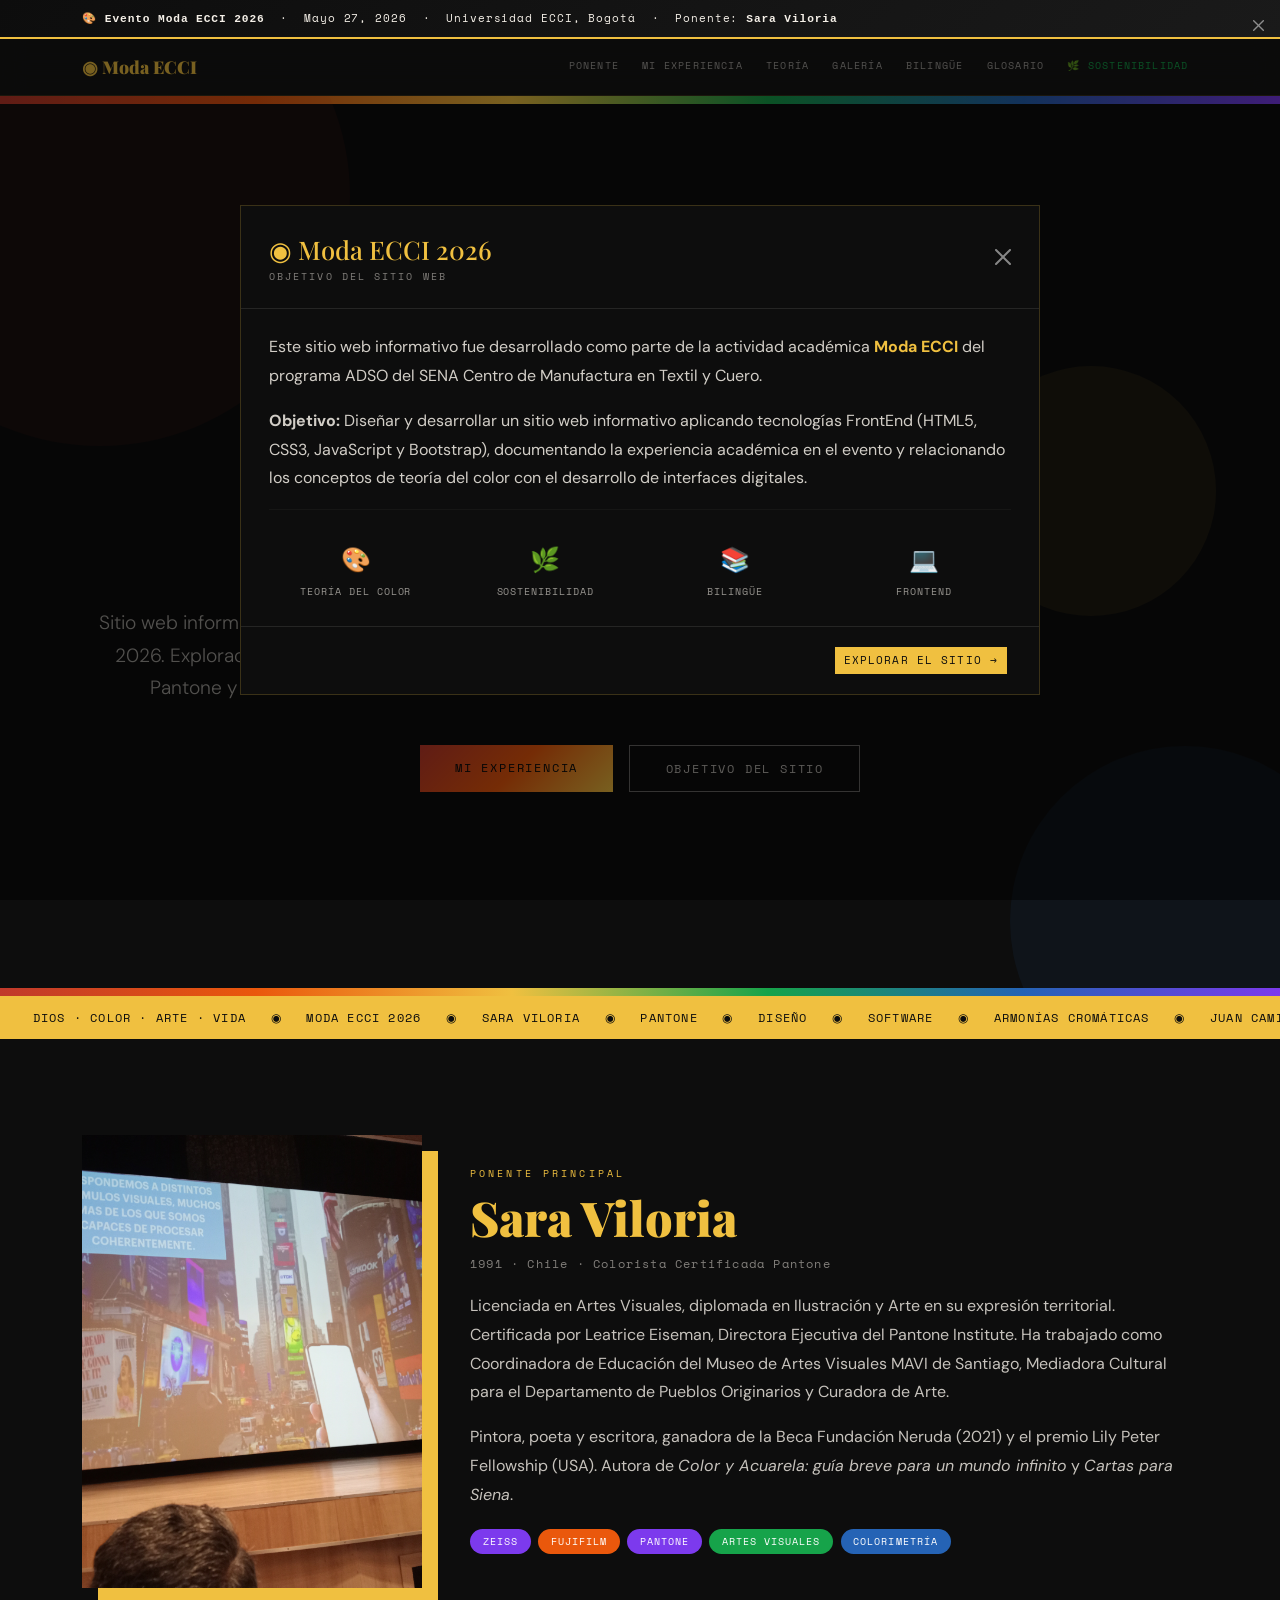
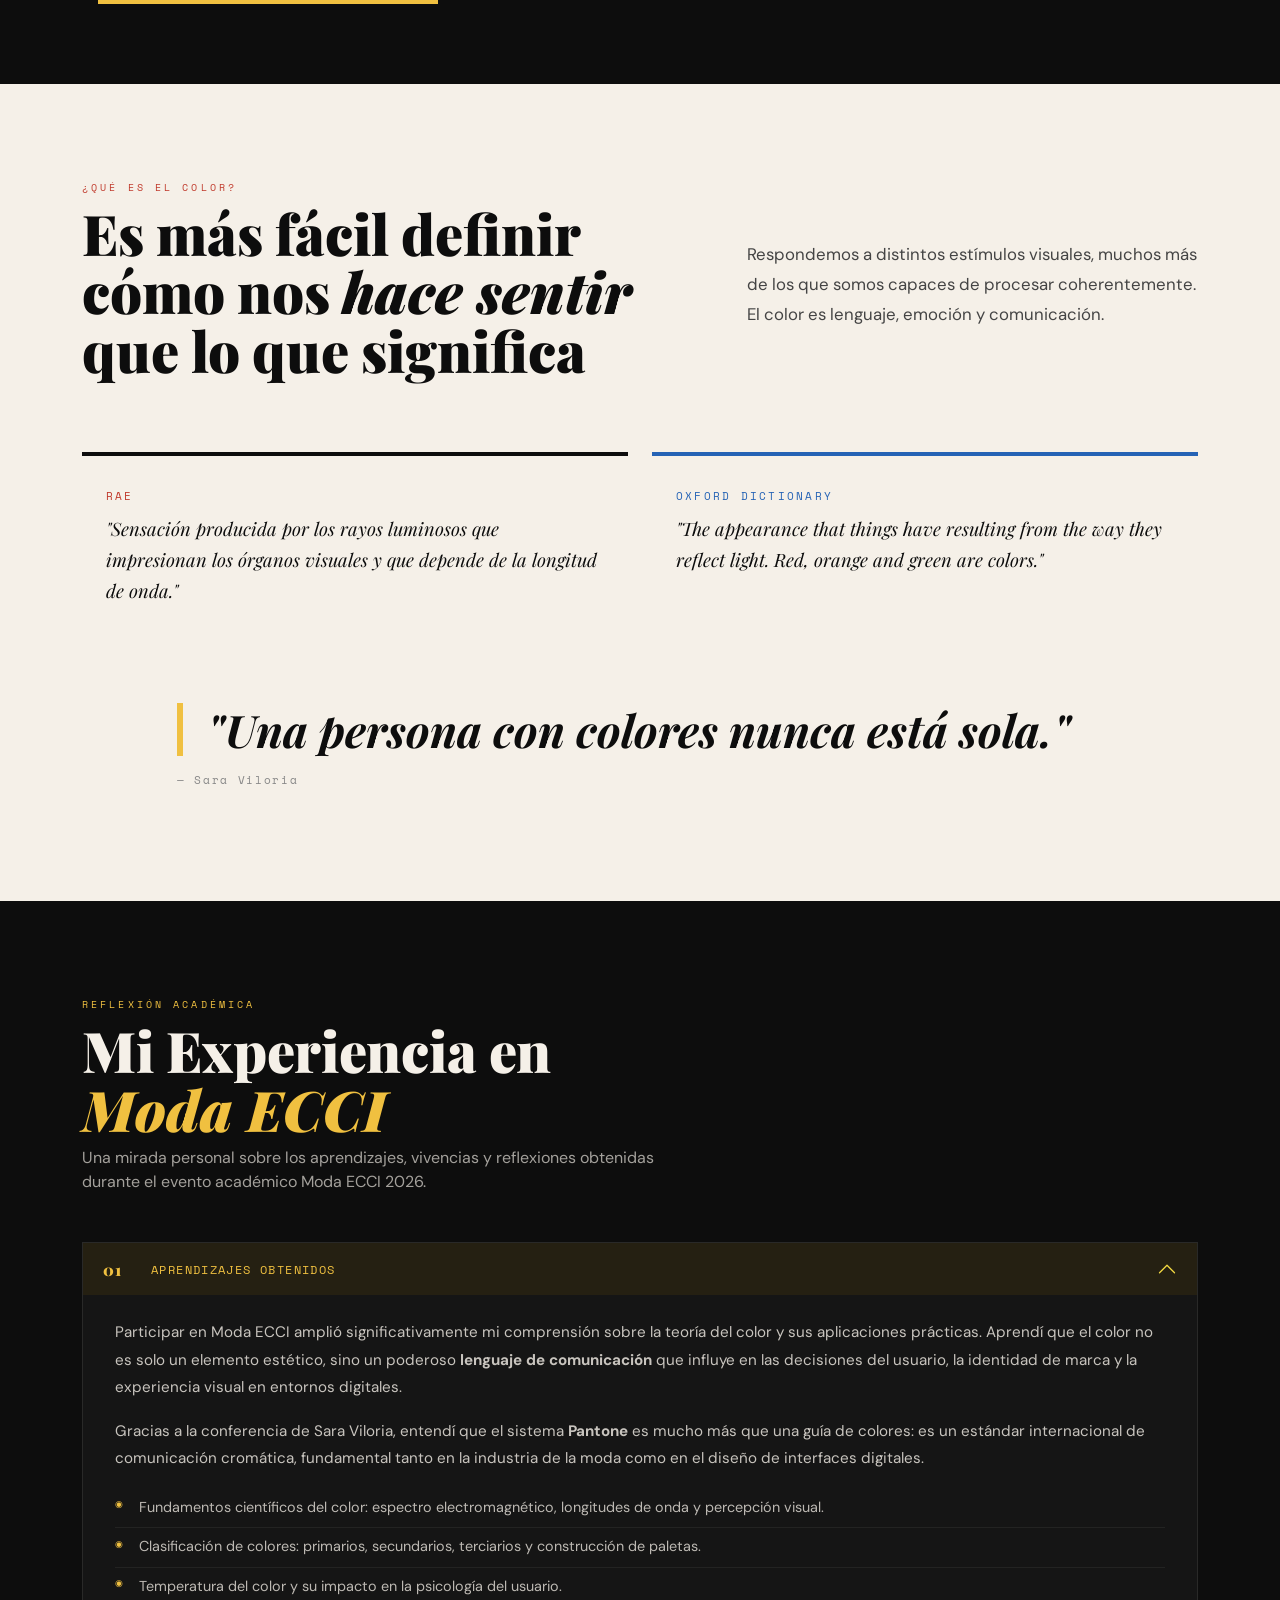
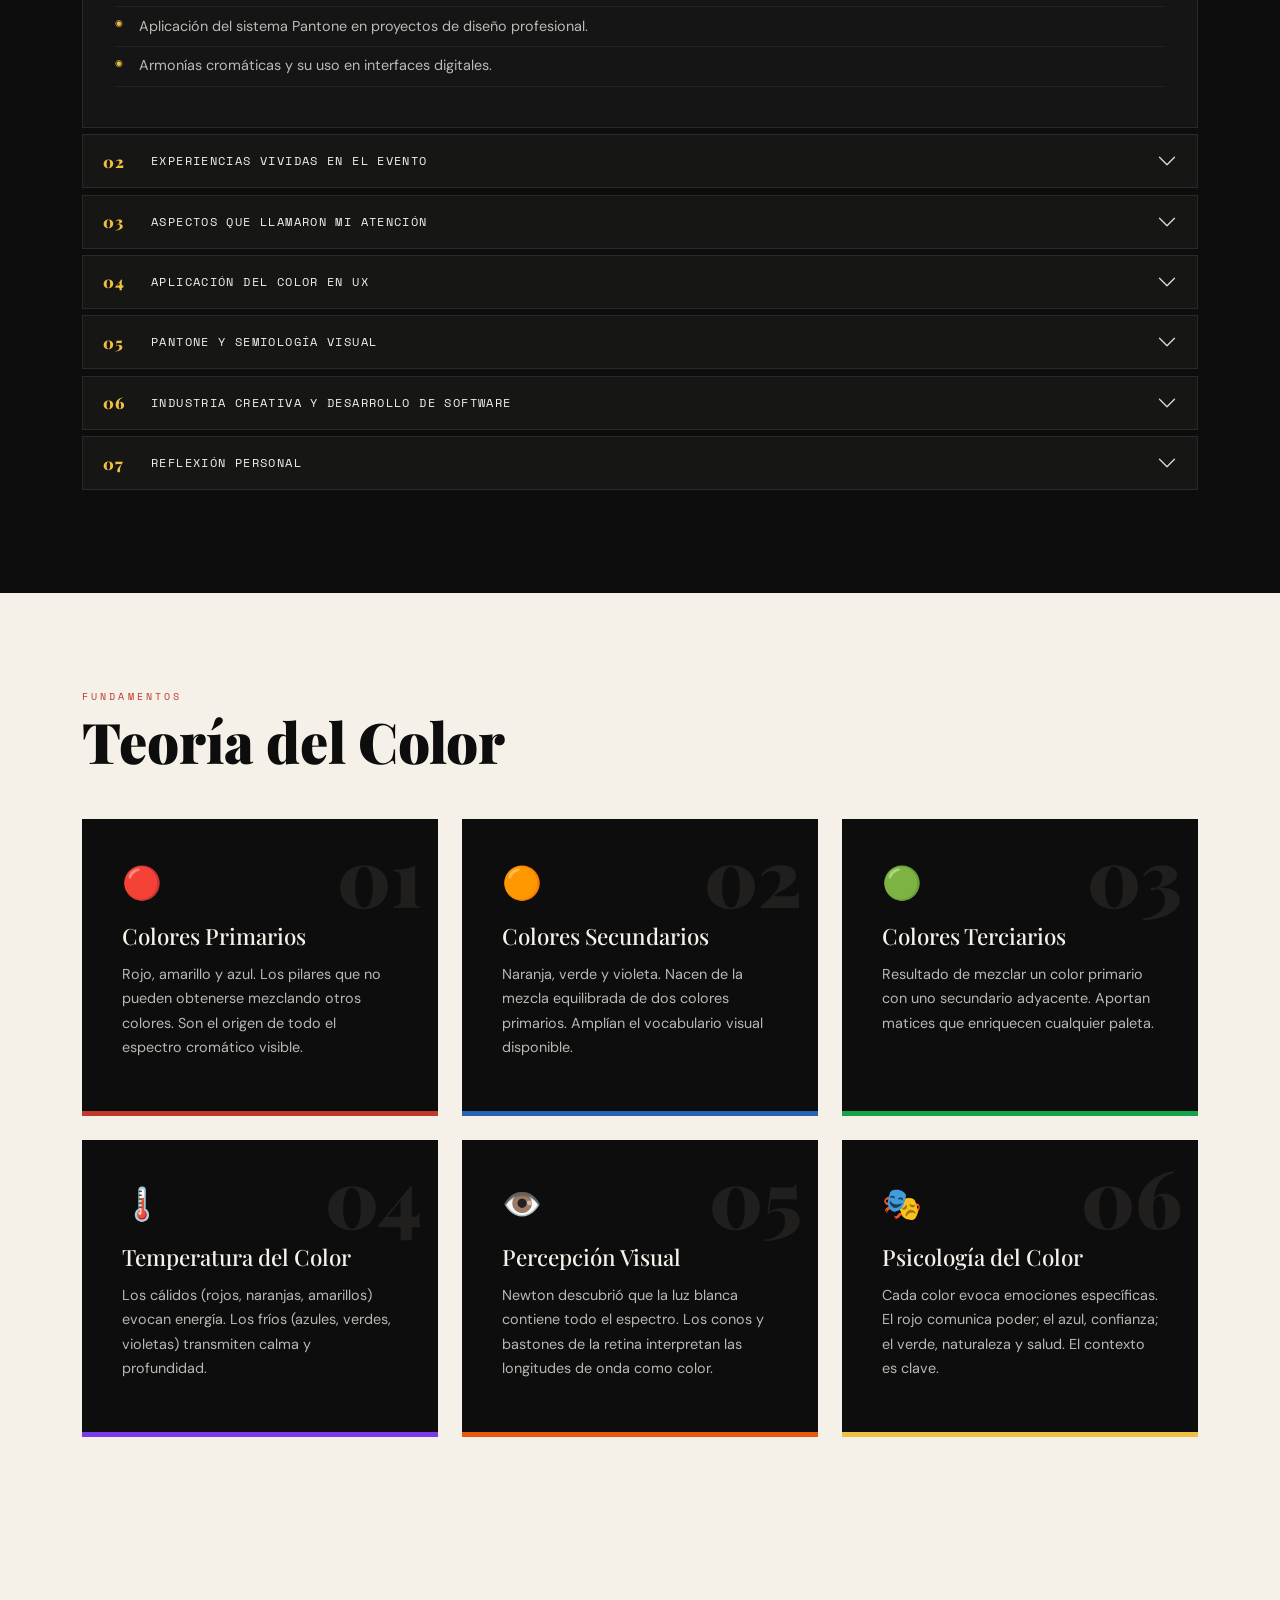
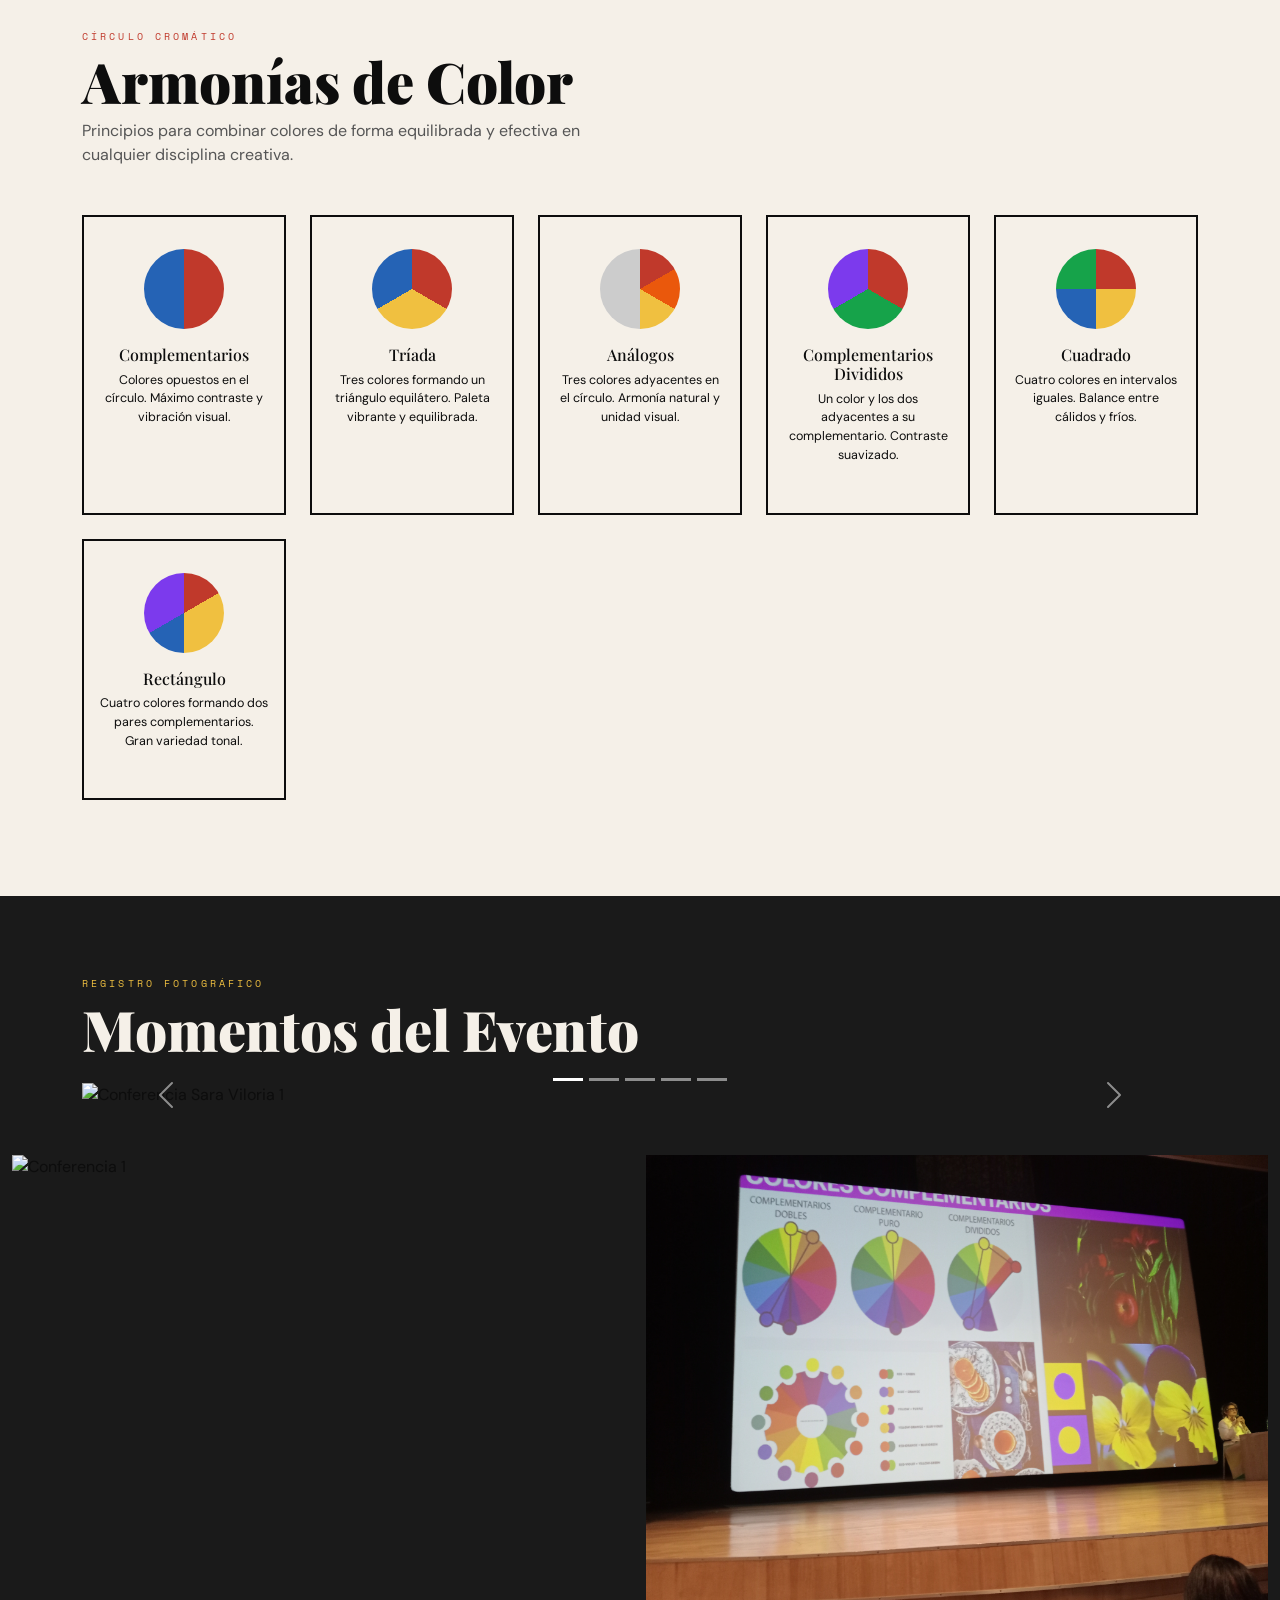
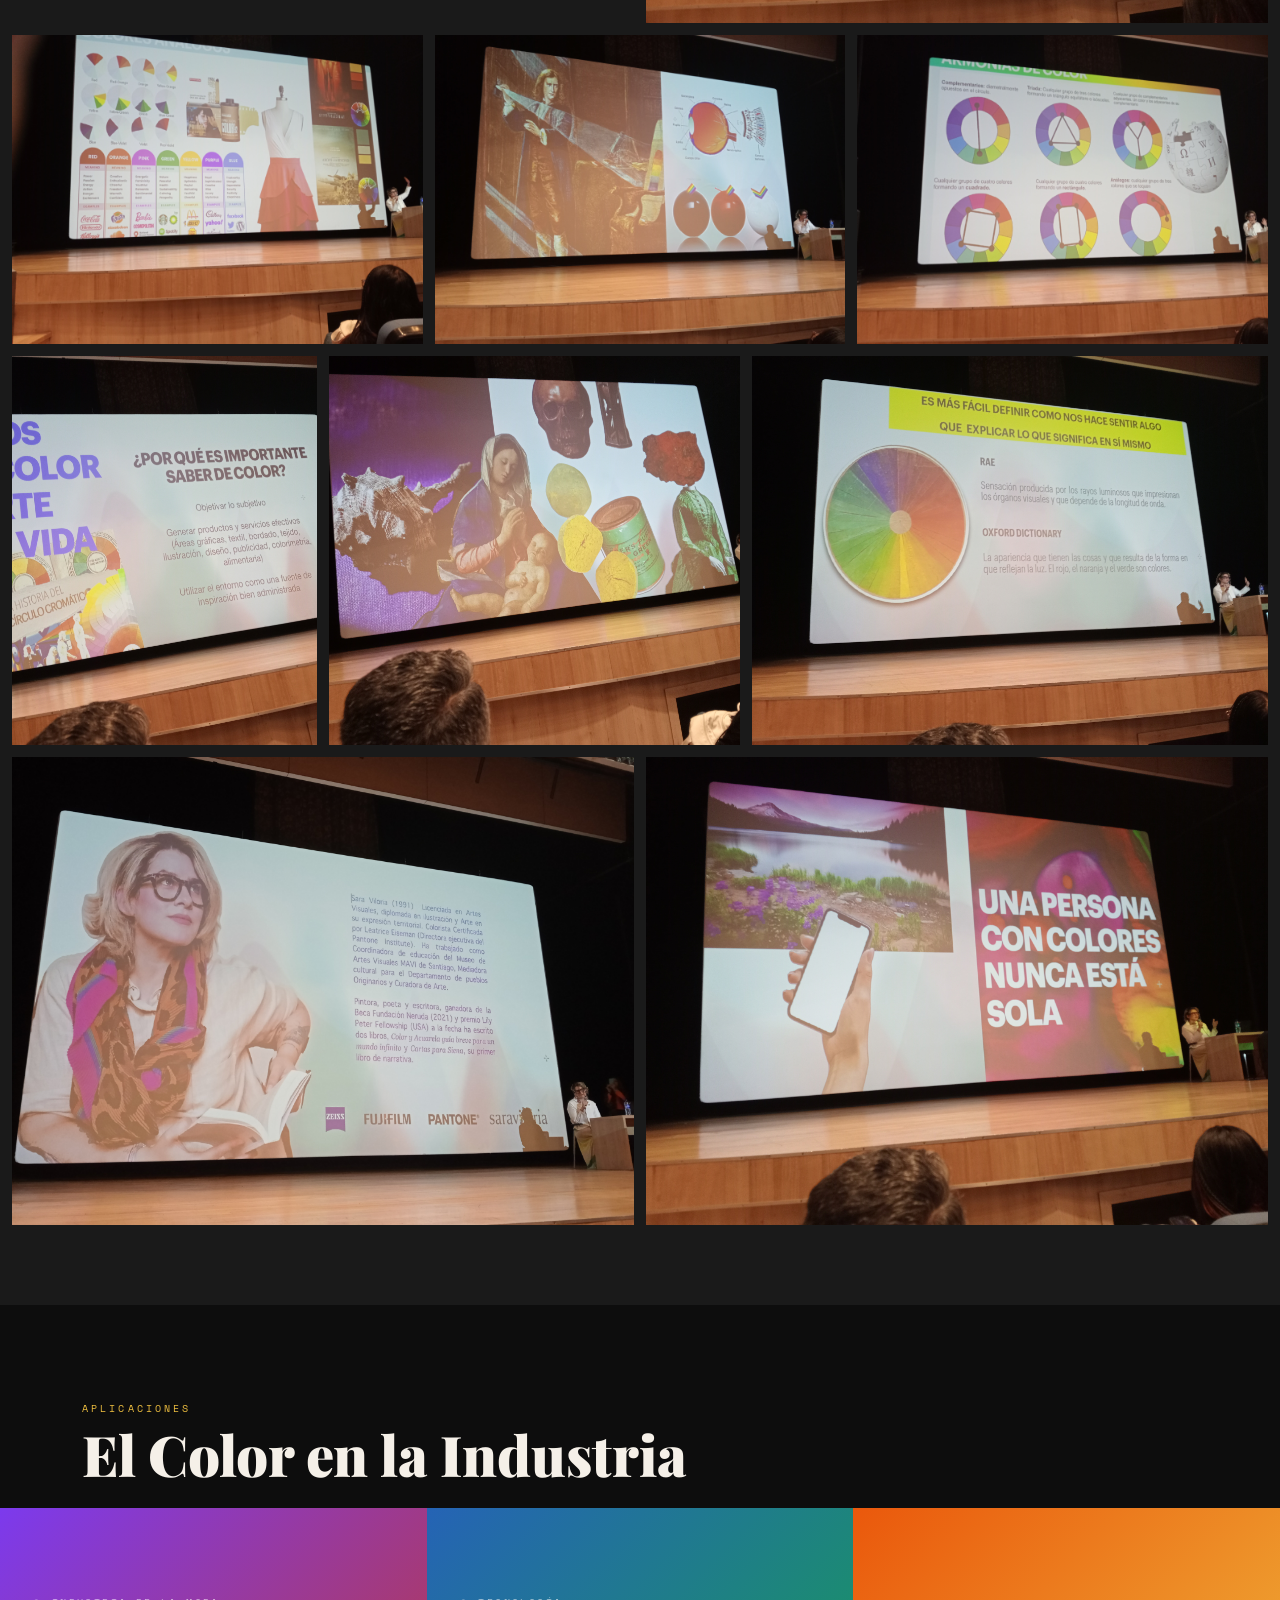
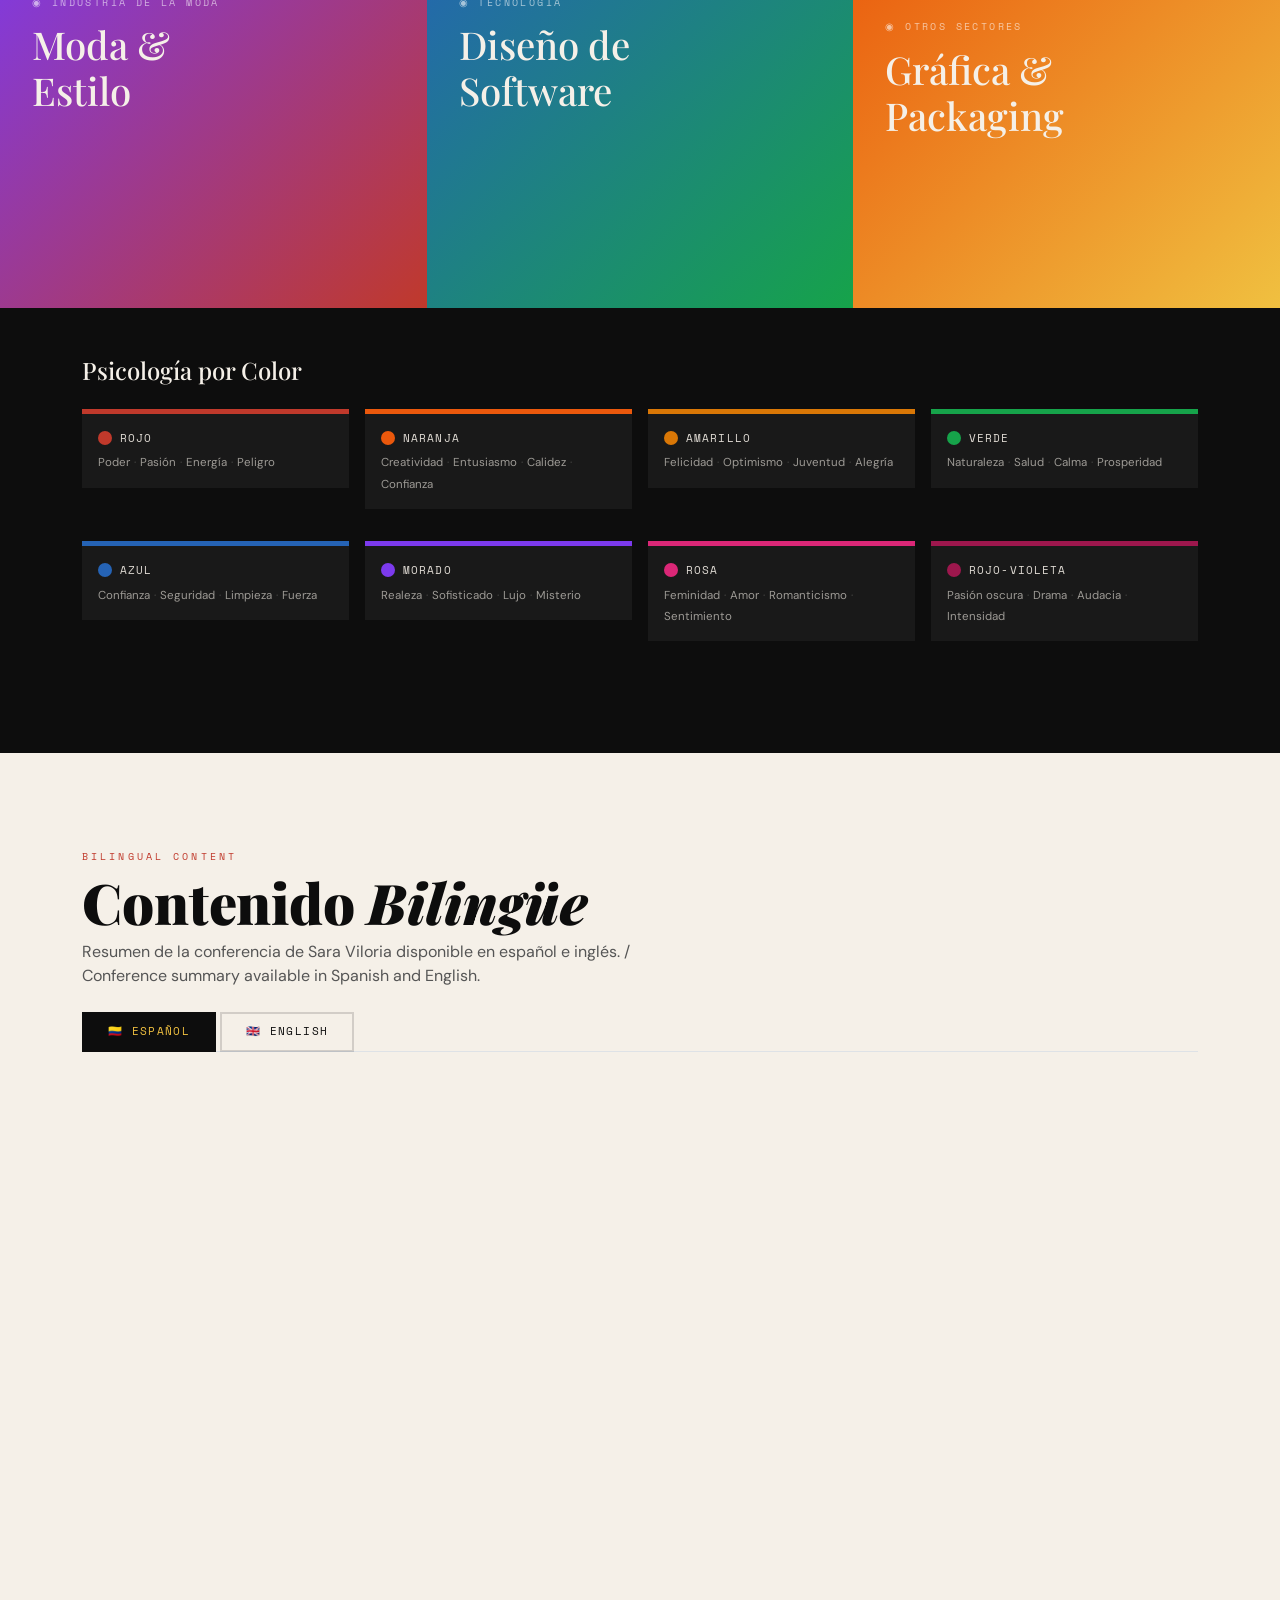
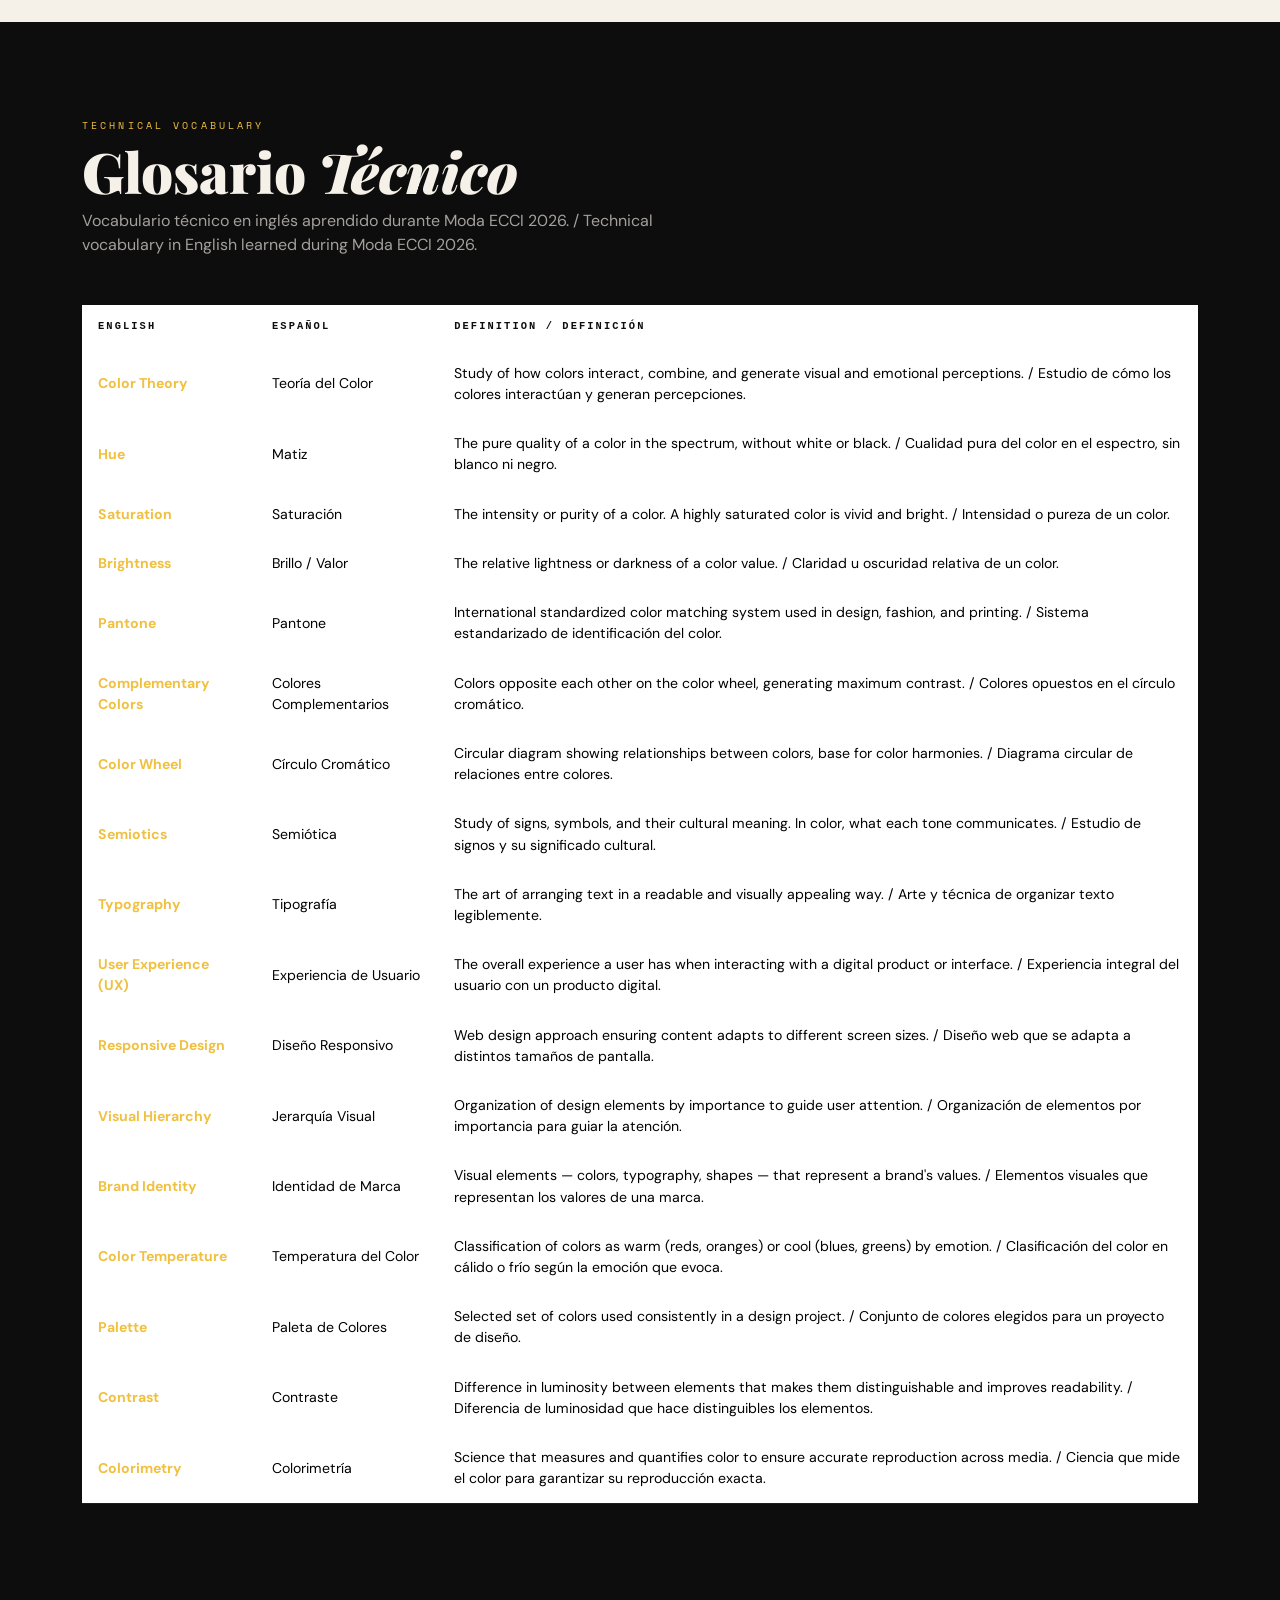
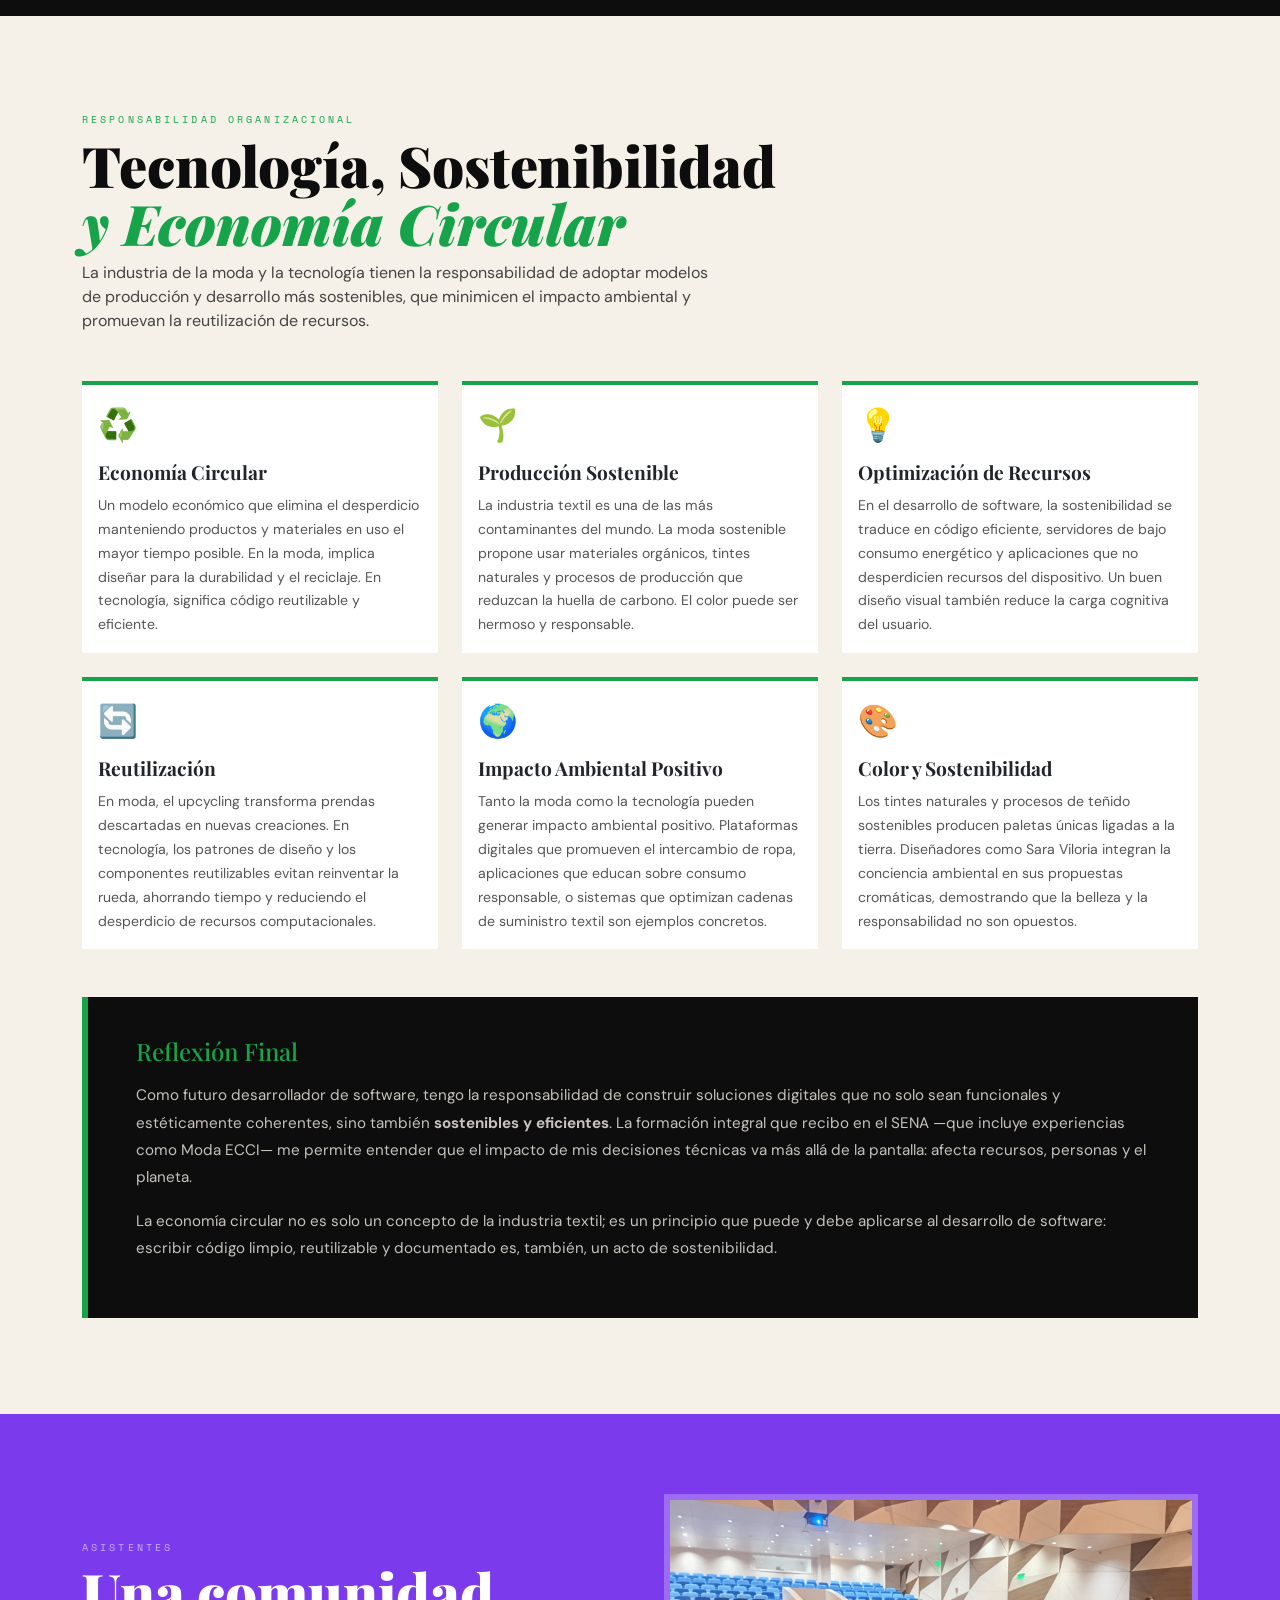
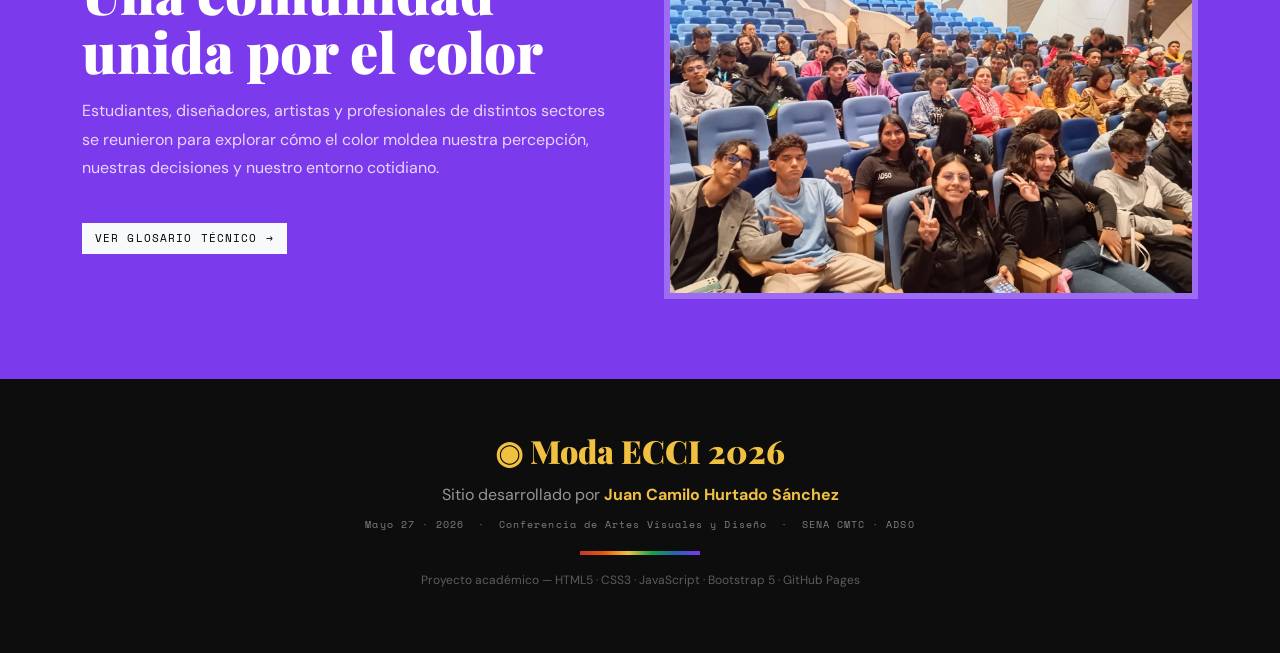
==== commit 0b9ec7bf: "Update index.html" ====
--- a/index.html
+++ b/index.html
@@ -72,7 +72,7 @@
     <div class="row align-items-center g-5">
       <div class="col-md-4">
         <div class="speaker-img-wrap">
-          <img src="IMG20260527112332.jpg" alt="Sara Viloria" />
+          <img src="IMG/IMG20260527112332.jpg" alt="Sara Viloria" />
         </div>
       </div>
       <div class="col-md-8">
@@ -350,23 +350,23 @@
       </div>
       <div class="carousel-inner rounded-0" style="max-height:520px;overflow:hidden">
         <div class="carousel-item active">
-          <img src="IMG20260527114412.jpg" class="d-block w-100 carousel-img" alt="Conferencia Sara Viloria 1">
+          <img src="IMG/IMG20260527114412.jpg" class="d-block w-100 carousel-img" alt="Conferencia Sara Viloria 1">
           <div class="carousel-caption d-none d-md-block"><h5>Conferencia de Teoría del Color</h5><p>Sara Viloria — Moda ECCI 2026</p></div>
         </div>
         <div class="carousel-item">
-          <img src="IMG20260527120232.jpg" class="d-block w-100 carousel-img" alt="Conferencia 2">
+          <img src="IMG/IMG20260527120232.jpg" class="d-block w-100 carousel-img" alt="Conferencia 2">
           <div class="carousel-caption d-none d-md-block"><h5>Paletas y Semiología Visual</h5><p>Aplicaciones del color en la industria</p></div>
         </div>
         <div class="carousel-item">
-          <img src="IMG20260527120156.jpg" class="d-block w-100 carousel-img" alt="Conferencia 3">
+          <img src="IMG/IMG20260527120156.jpg" class="d-block w-100 carousel-img" alt="Conferencia 3">
           <div class="carousel-caption d-none d-md-block"><h5>Sistema Pantone</h5><p>Estándares internacionales del color</p></div>
         </div>
         <div class="carousel-item">
-          <img src="IMG20260527113921.jpg" class="d-block w-100 carousel-img" alt="Conferencia 4">
+          <img src="IMG/IMG20260527113921.jpg" class="d-block w-100 carousel-img" alt="Conferencia 4">
           <div class="carousel-caption d-none d-md-block"><h5>Armonías Cromáticas</h5><p>Círculo cromático y combinaciones</p></div>
         </div>
         <div class="carousel-item">
-          <img src="IMG20260527113512.jpg" class="d-block w-100 carousel-img" alt="Conferencia 5">
+          <img src="IMG/IMG20260527113512.jpg" class="d-block w-100 carousel-img" alt="Conferencia 5">
           <div class="carousel-caption d-none d-md-block"><h5>Experiencia en el Evento</h5><p>Moda, diseño e innovación — ECCI</p></div>
         </div>
       </div>
@@ -382,16 +382,16 @@
   <!-- PHOTO GRID -->
   <div class="container-fluid">
     <div class="gallery-grid">
-      <div class="gallery-item g1"><img src="IMG20260527114412.jpg" alt="Conferencia 1" /></div>
-      <div class="gallery-item g2"><img src="IMG20260527120232.jpg" alt="Conferencia 2" /></div>
-      <div class="gallery-item g3"><img src="IMG20260527120156.jpg" alt="Conferencia 3" /></div>
-      <div class="gallery-item g4"><img src="IMG20260527113921.jpg" alt="Conferencia 4" /></div>
-      <div class="gallery-item g5"><img src="IMG20260527113512.jpg" alt="Conferencia 5" /></div>
-      <div class="gallery-item g6"><img src="IMG20260527113336.jpg" alt="Conferencia 6" /></div>
-      <div class="gallery-item g7"><img src="IMG20260527113009.jpg" alt="Conferencia 7" /></div>
-      <div class="gallery-item g8"><img src="IMG20260527112727.jpg" alt="Conferencia 8" /></div>
-      <div class="gallery-item g9"><img src="IMG20260527112543.jpg" alt="Conferencia 9" /></div>
-      <div class="gallery-item g10"><img src="IMG20260527112419.jpg" alt="Conferencia 10" /></div>
+      <div class="gallery-item g1"><img src="IMG/IMG20260527114412.jpg" alt="Conferencia 1" /></div>
+      <div class="gallery-item g2"><img src="IMG/IMG20260527120232.jpg" alt="Conferencia 2" /></div>
+      <div class="gallery-item g3"><img src="IMG/IMG20260527120156.jpg" alt="Conferencia 3" /></div>
+      <div class="gallery-item g4"><img src="IMG/IMG20260527113921.jpg" alt="Conferencia 4" /></div>
+      <div class="gallery-item g5"><img src="IMG/IMG20260527113512.jpg" alt="Conferencia 5" /></div>
+      <div class="gallery-item g6"><img src="IMG/IMG20260527113336.jpg" alt="Conferencia 6" /></div>
+      <div class="gallery-item g7"><img src="IMG/IMG20260527113009.jpg" alt="Conferencia 7" /></div>
+      <div class="gallery-item g8"><img src="IMG/IMG20260527112727.jpg" alt="Conferencia 8" /></div>
+      <div class="gallery-item g9"><img src="IMG/IMG20260527112543.jpg" alt="Conferencia 9" /></div>
+      <div class="gallery-item g10"><img src="IMG/IMG20260527112419.jpg" alt="Conferencia 10" /></div>
     </div>
   </div>
 </section>
@@ -622,7 +622,7 @@
         <a href="#glosario" class="btn btn-light mt-4" style="font-family:'Space Mono',monospace;font-size:0.7rem;letter-spacing:0.1em;text-transform:uppercase;border-radius:0">Ver Glosario Técnico →</a>
       </div>
       <div class="col-md-6">
-        <img src="IMG-20260527-WA0000.jpg" alt="Audiencia del evento" class="aud-img" />
+        <img src="IMG/IMG-20260527-WA0000.jpg" alt="Audiencia del evento" class="aud-img" />
       </div>
     </div>
   </div>
@@ -691,4 +691,4 @@
 <!-- JS propio -->
 <script src="JS/evento_teoria_color.js"></script>
 </body>
-</html>+</html>
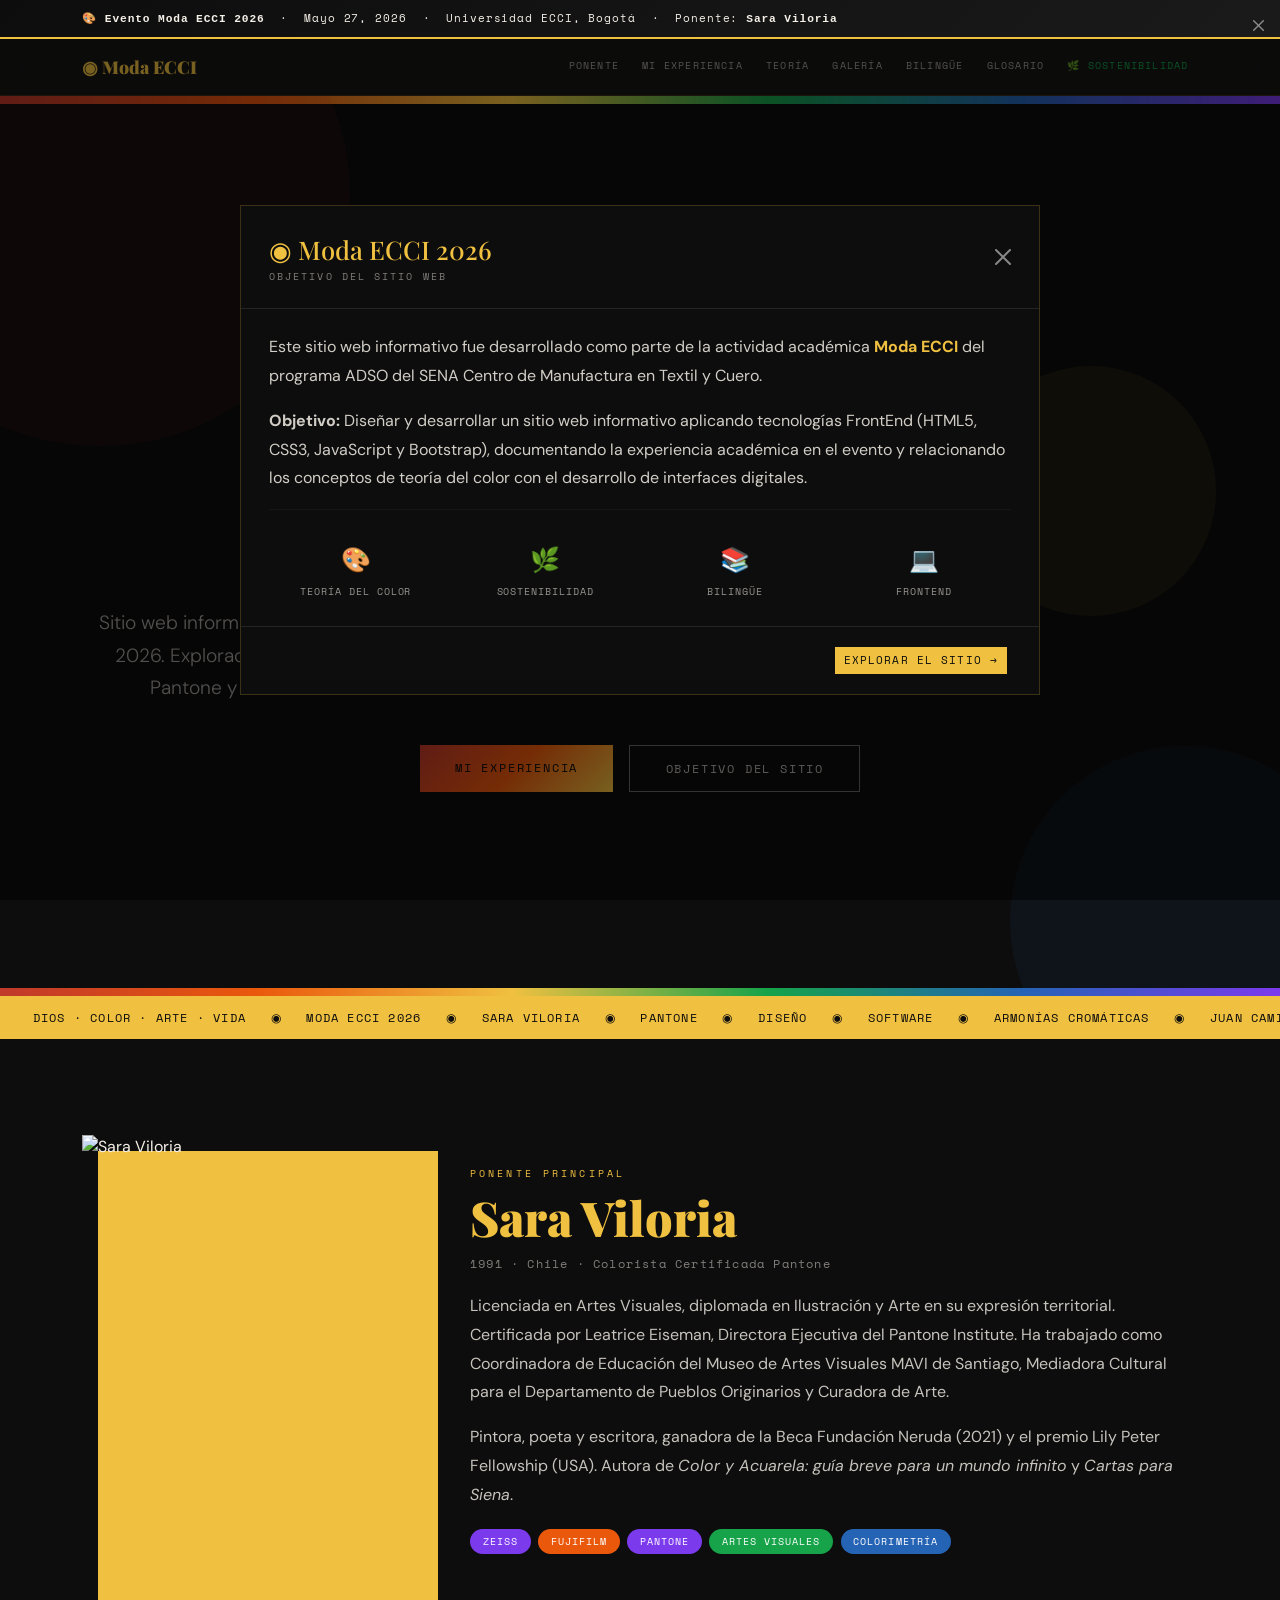
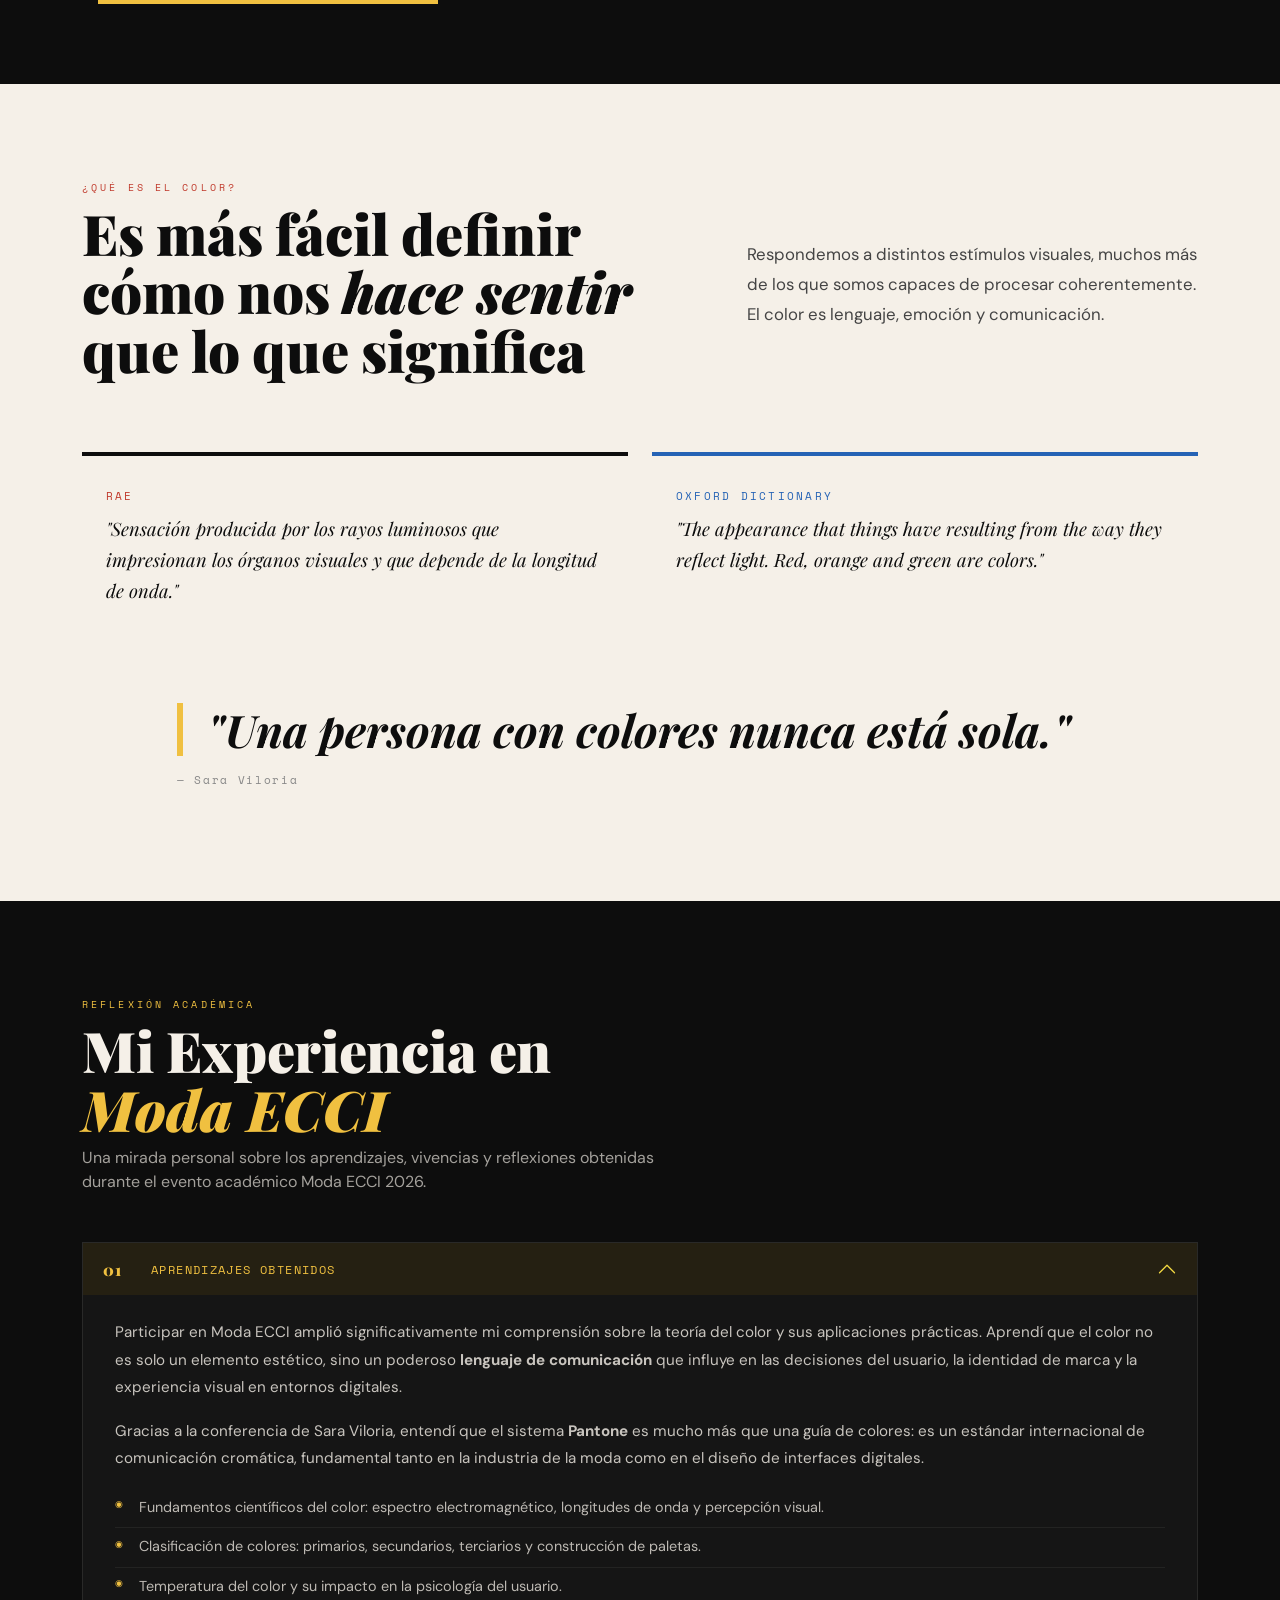
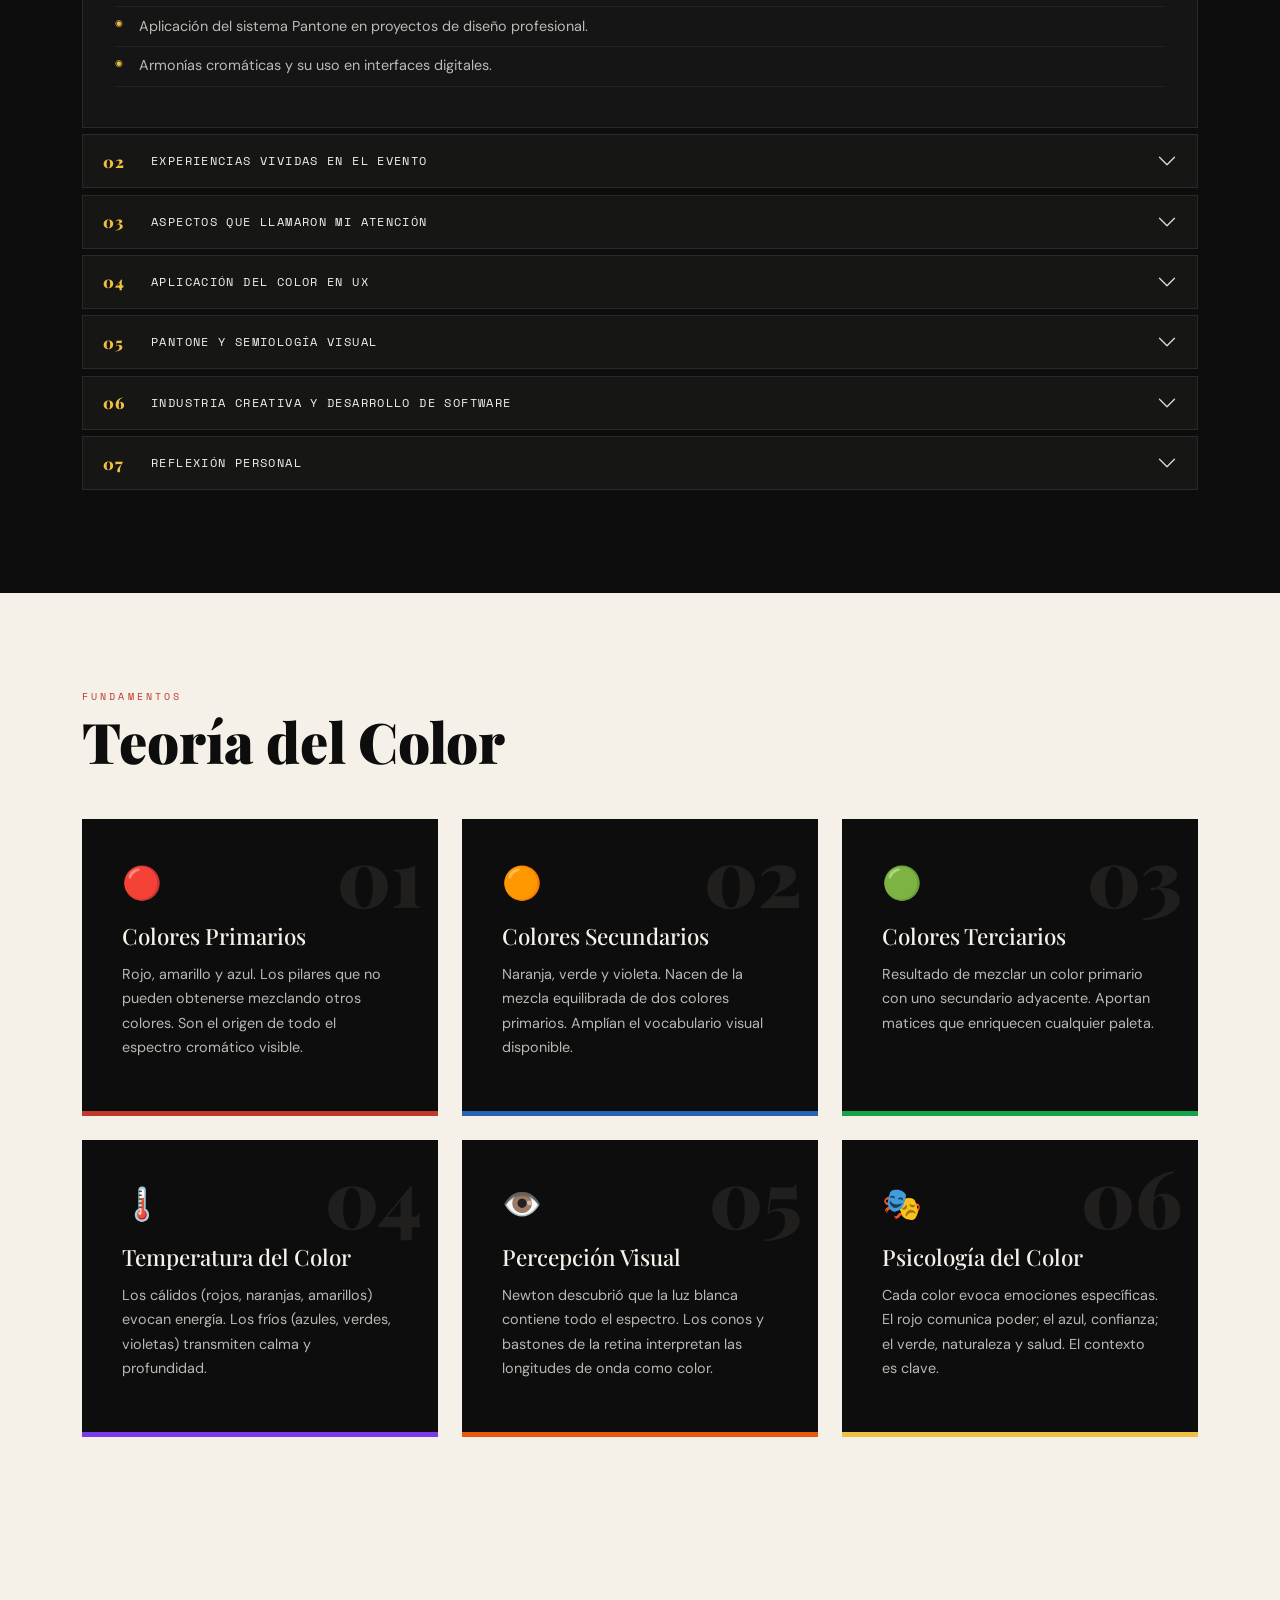
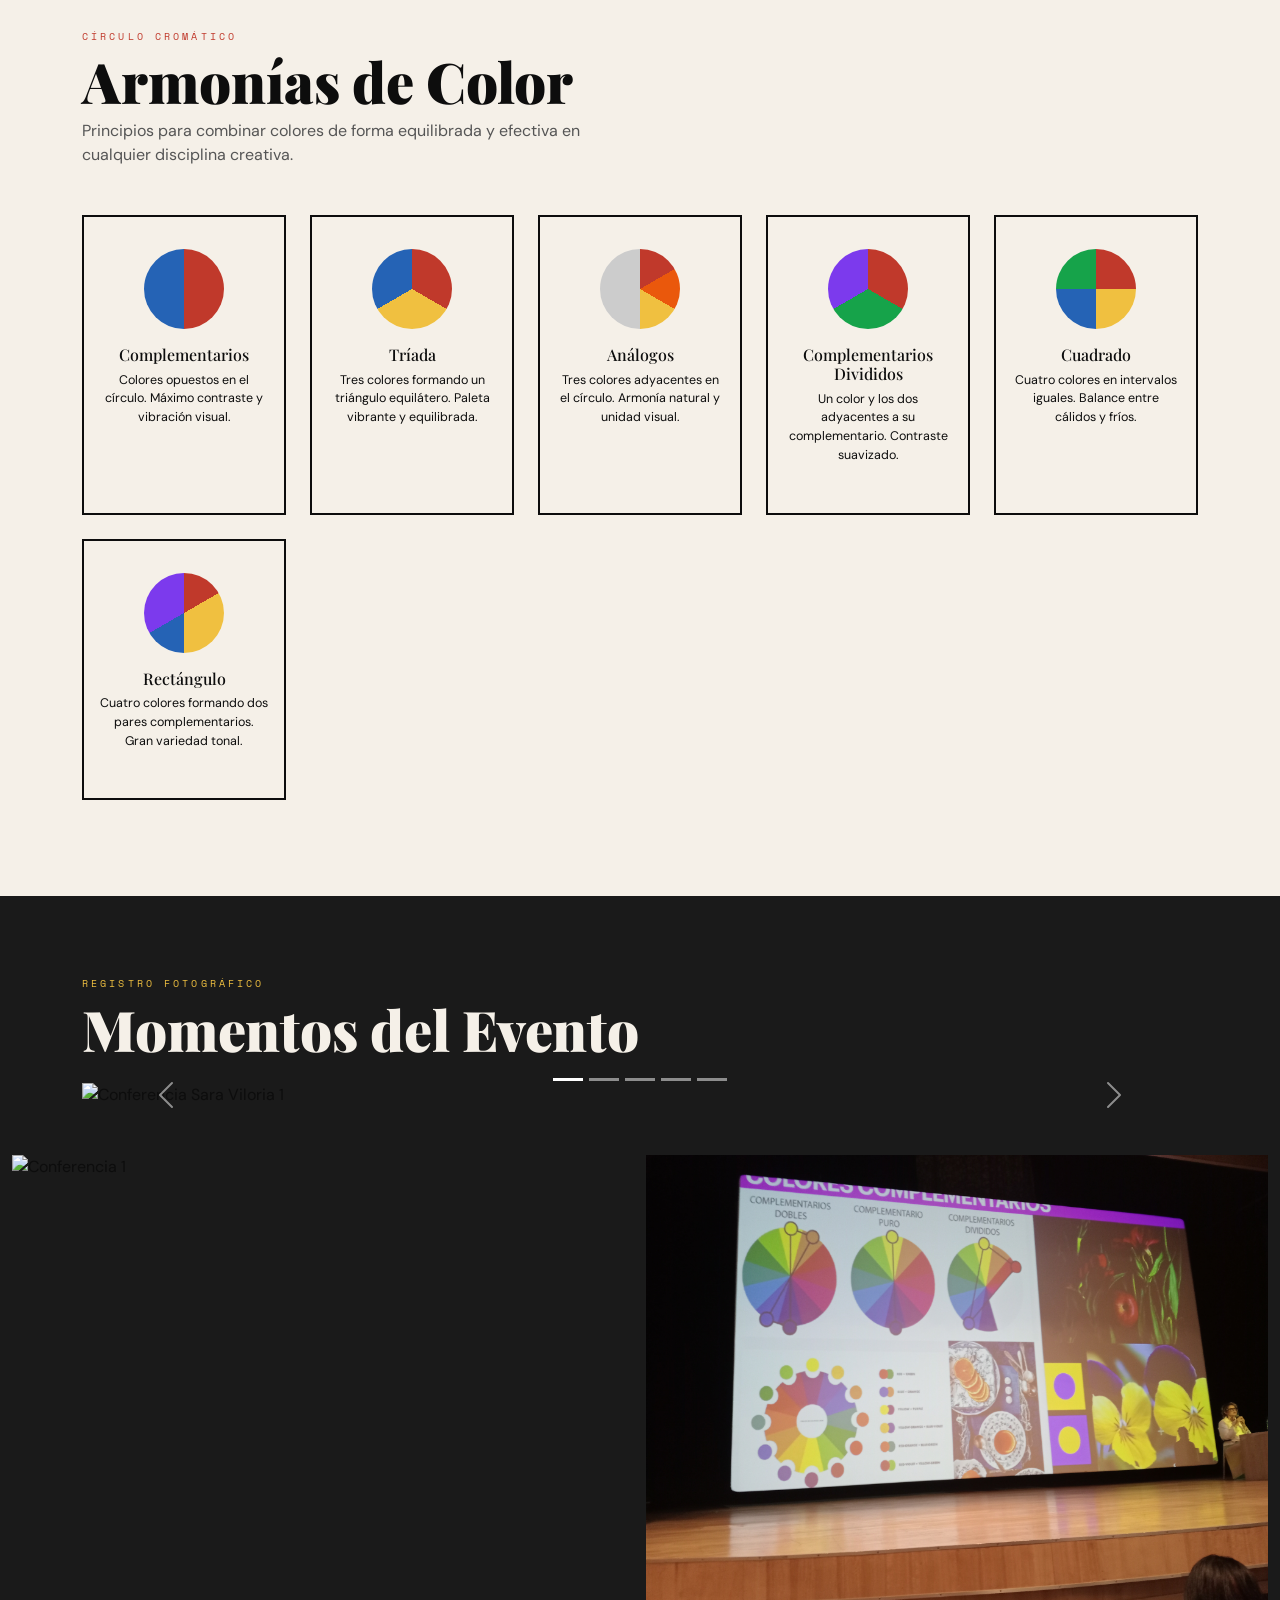
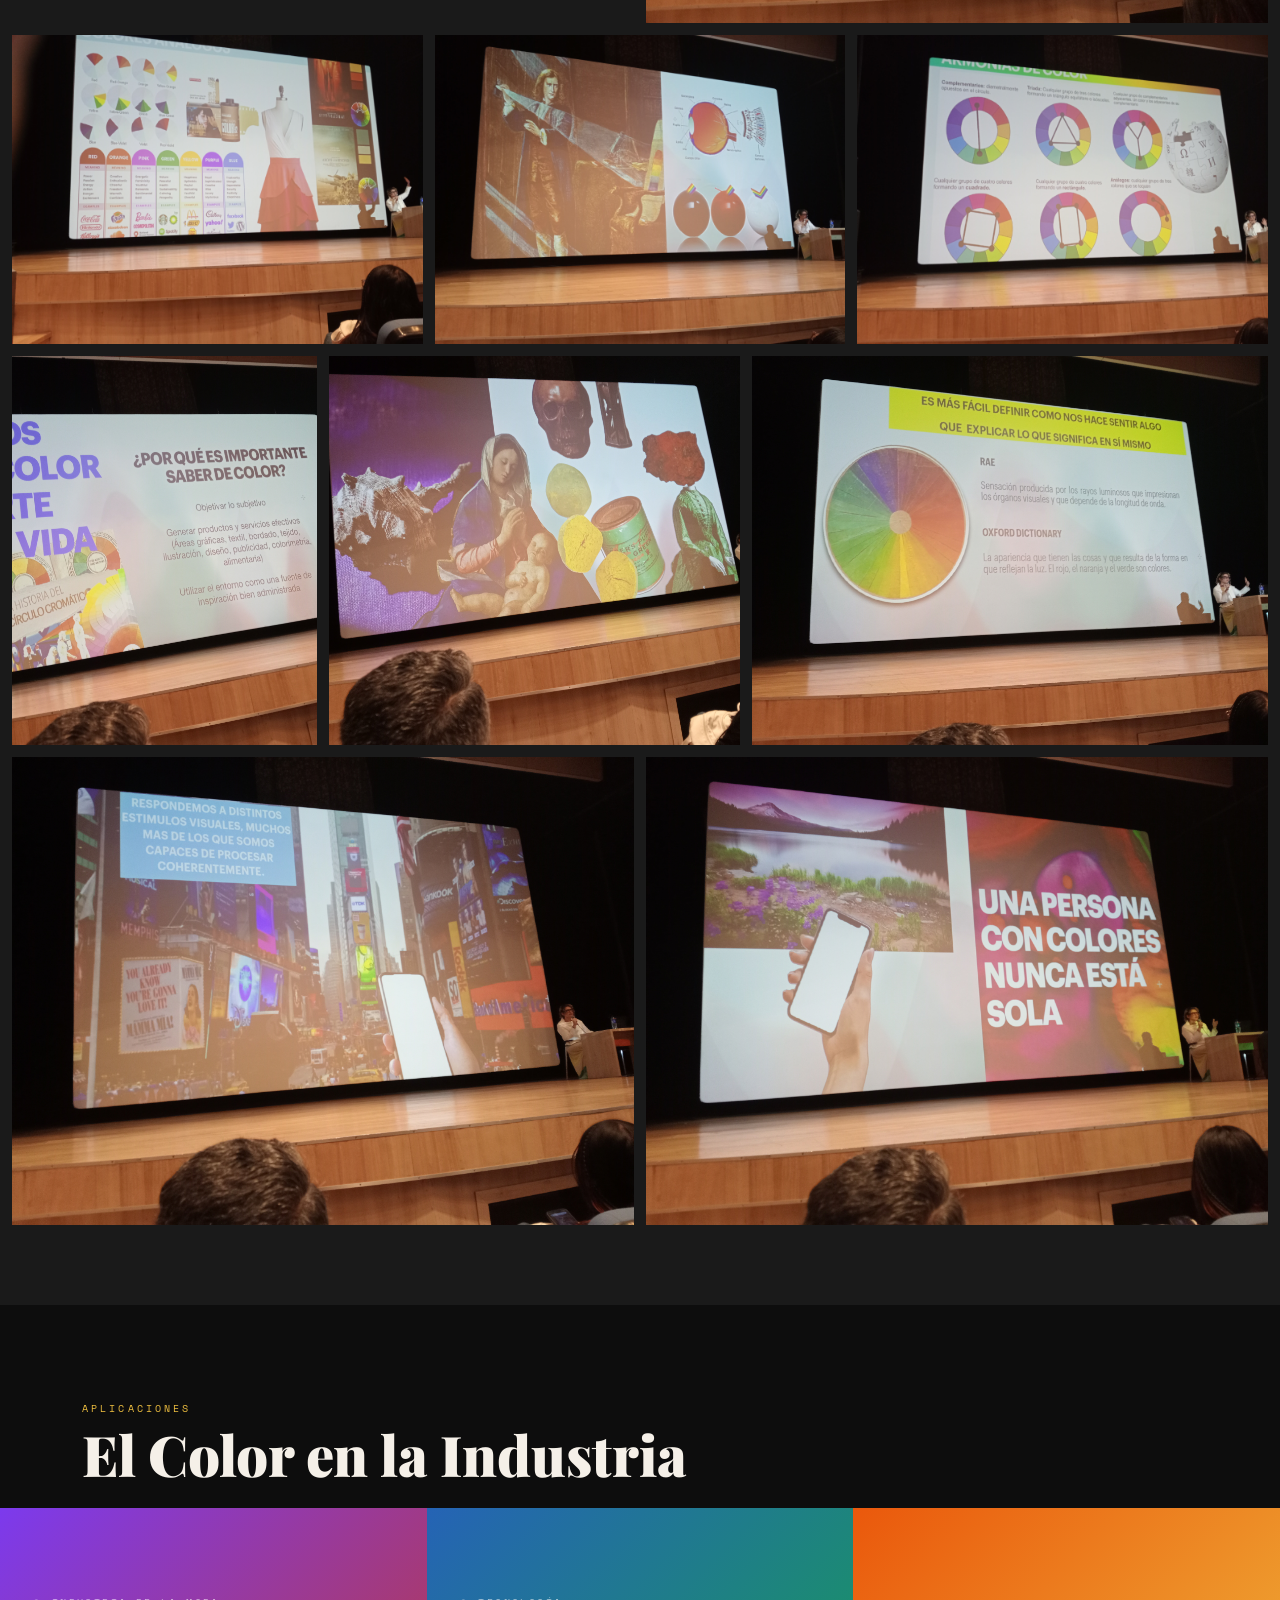
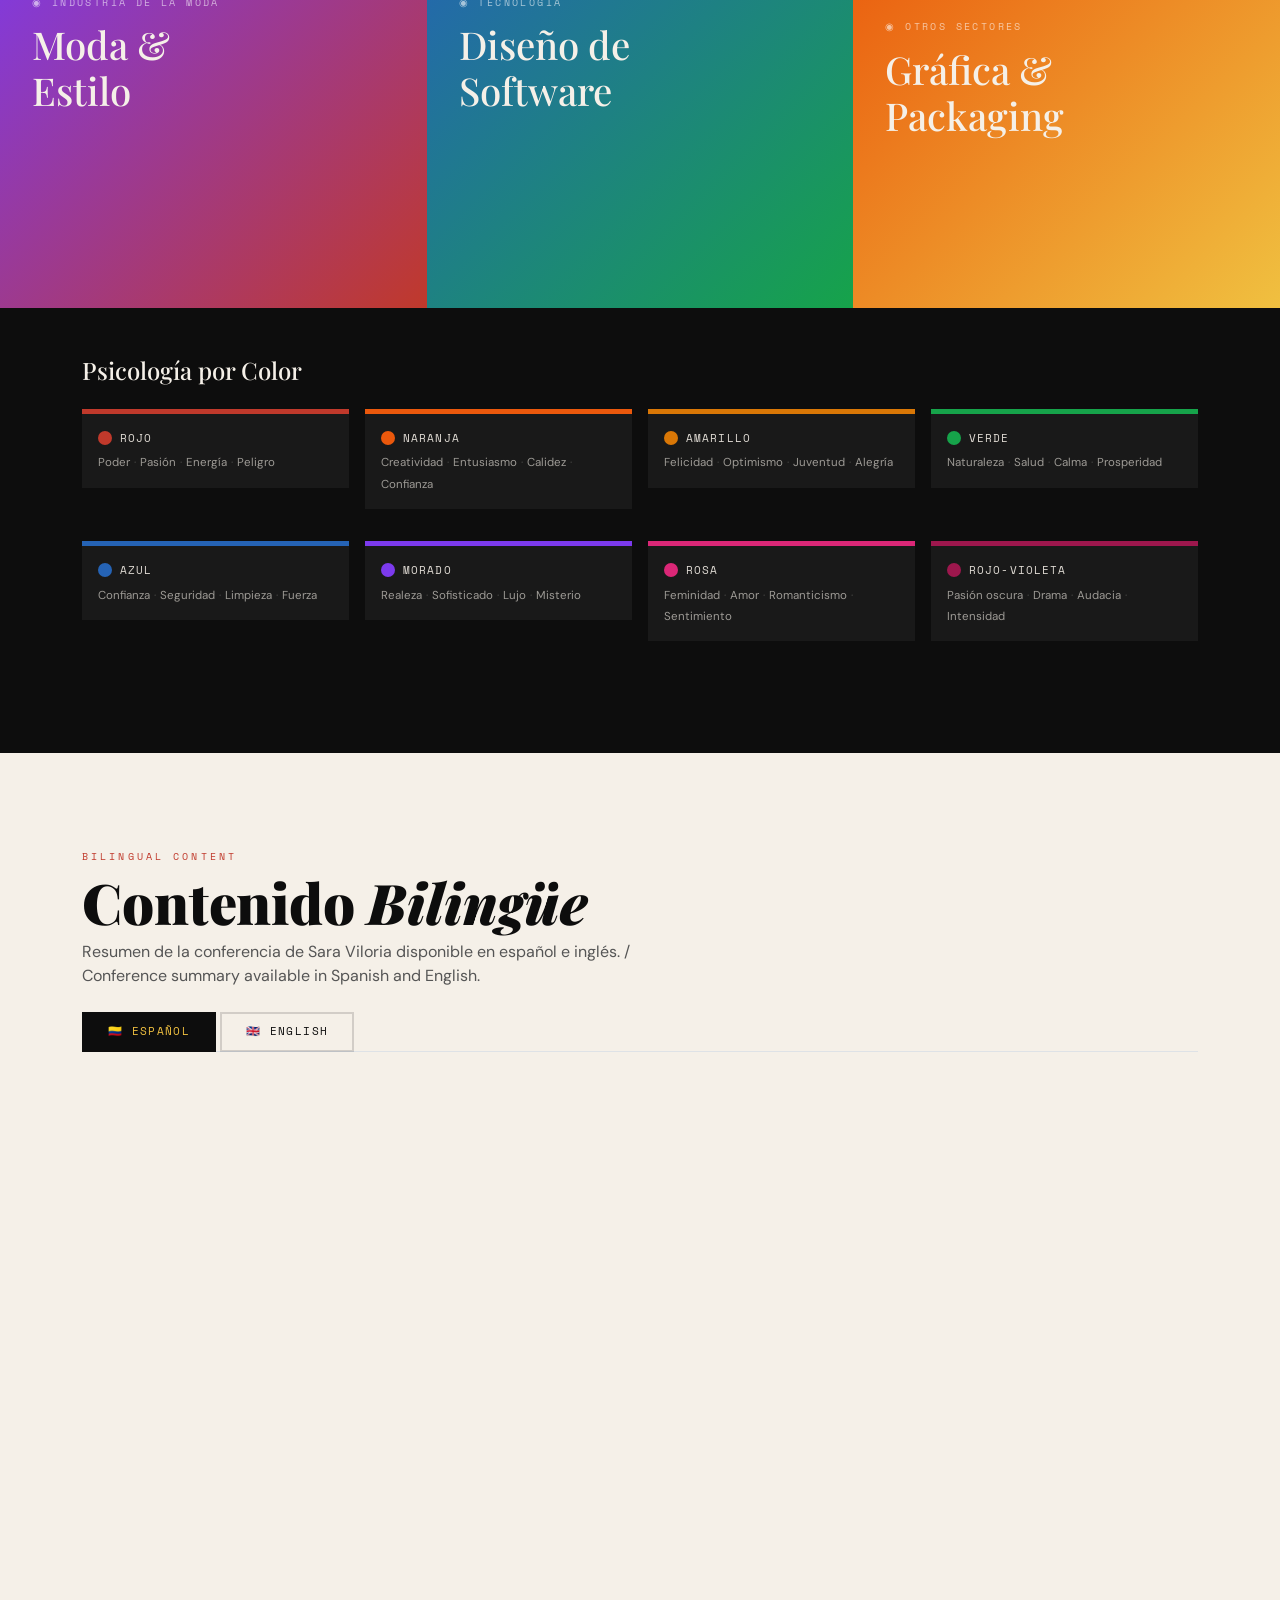
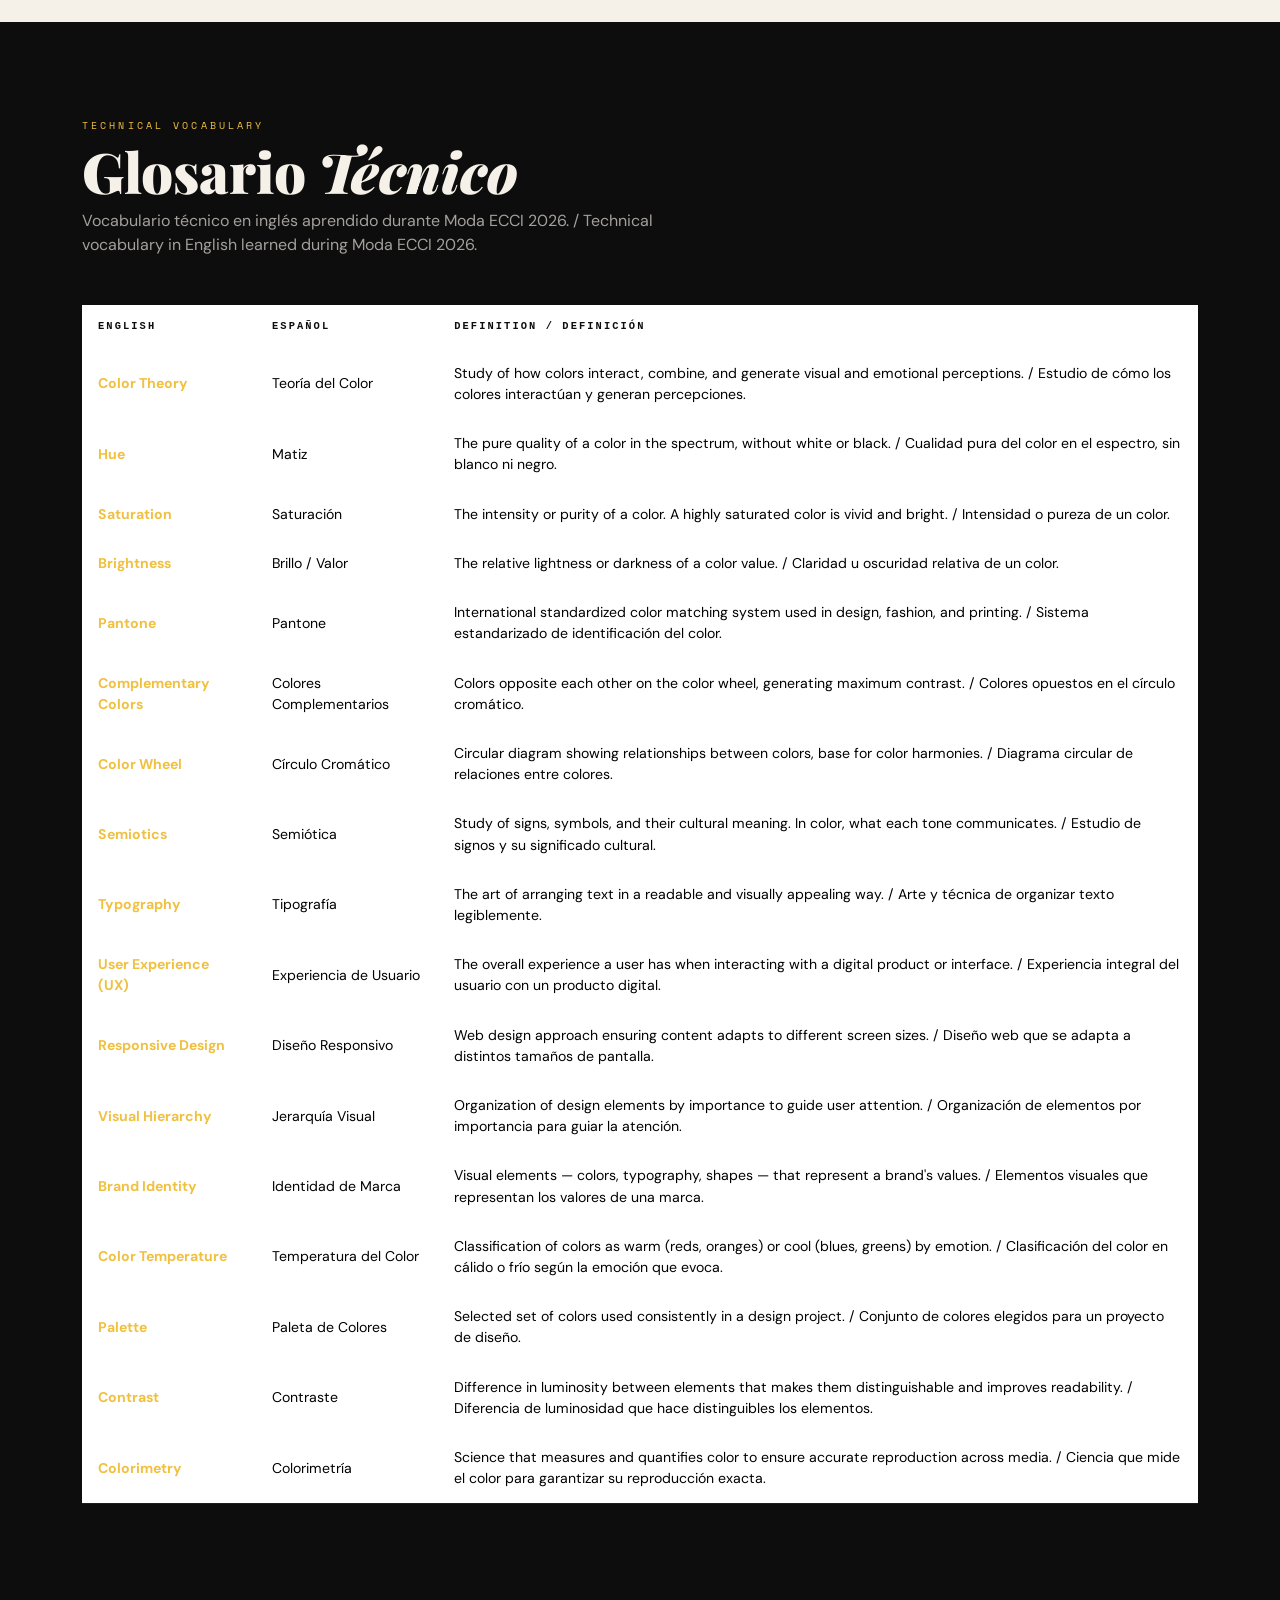
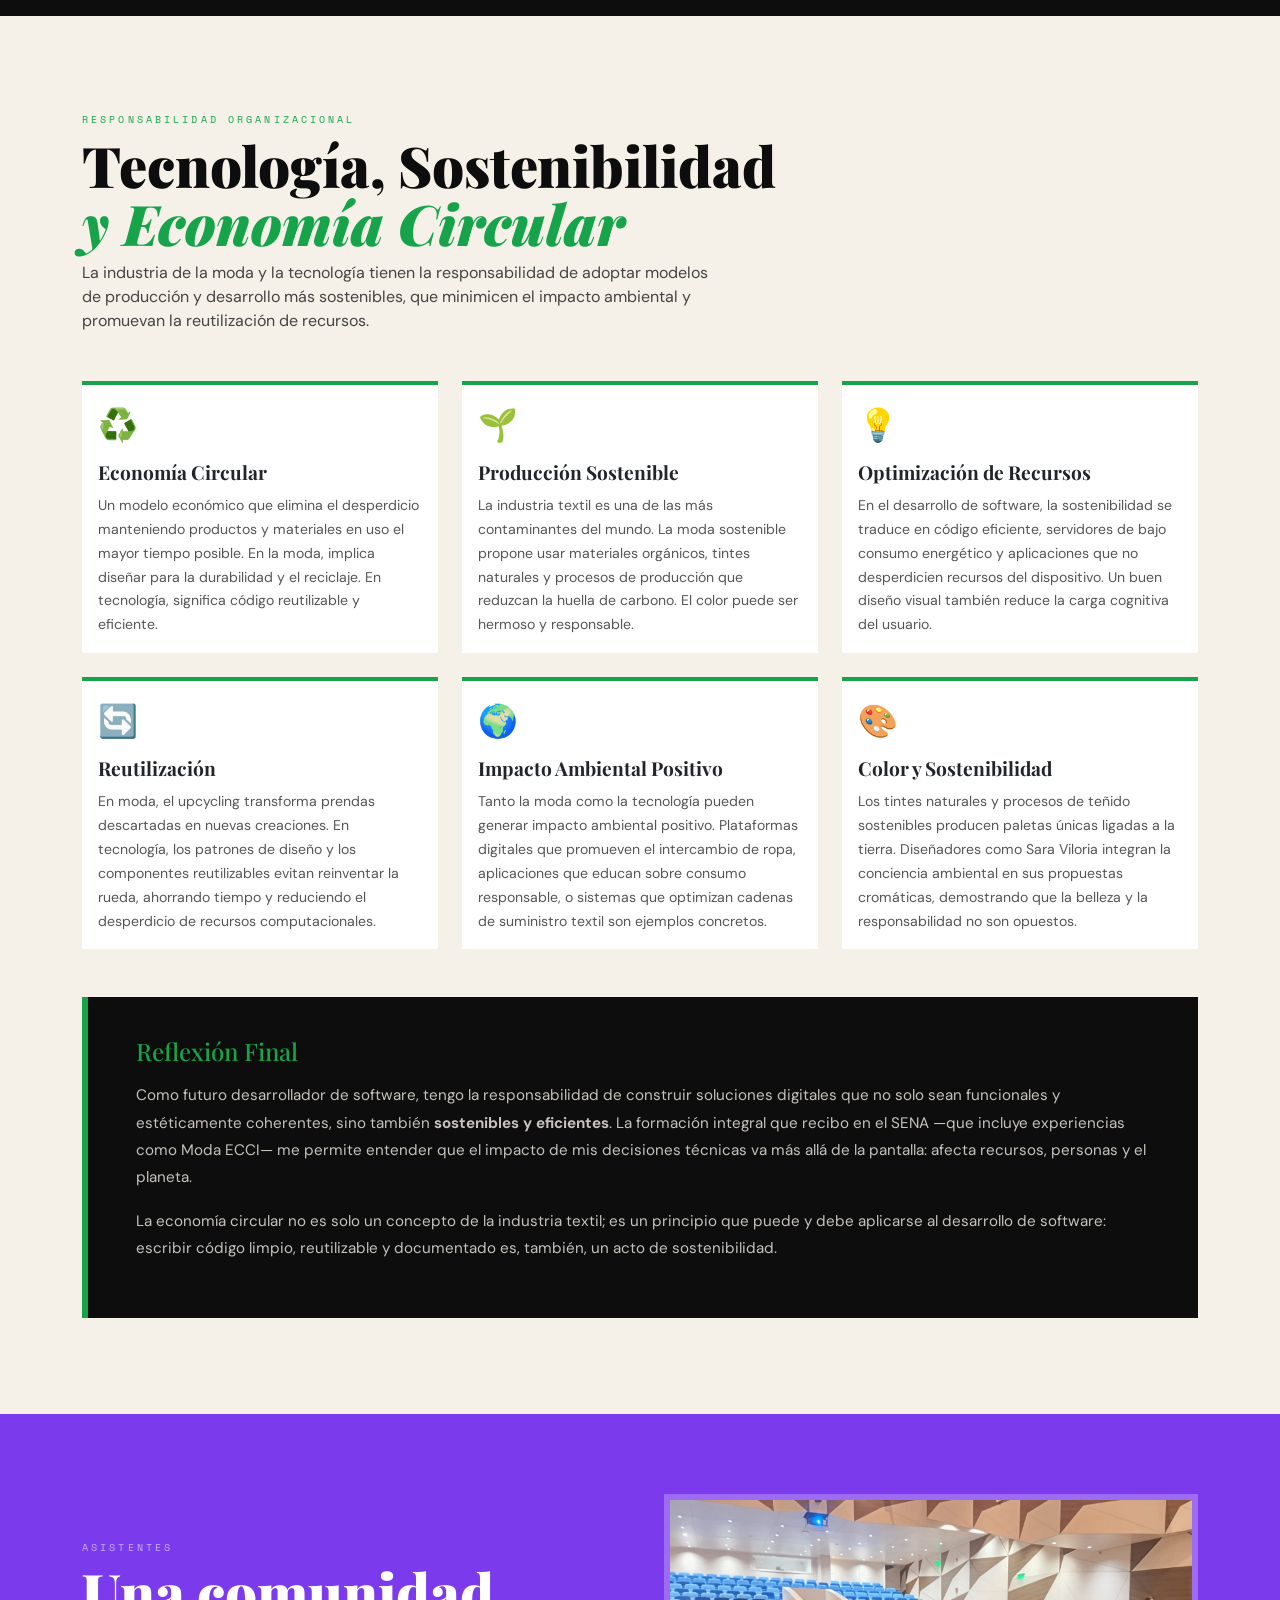
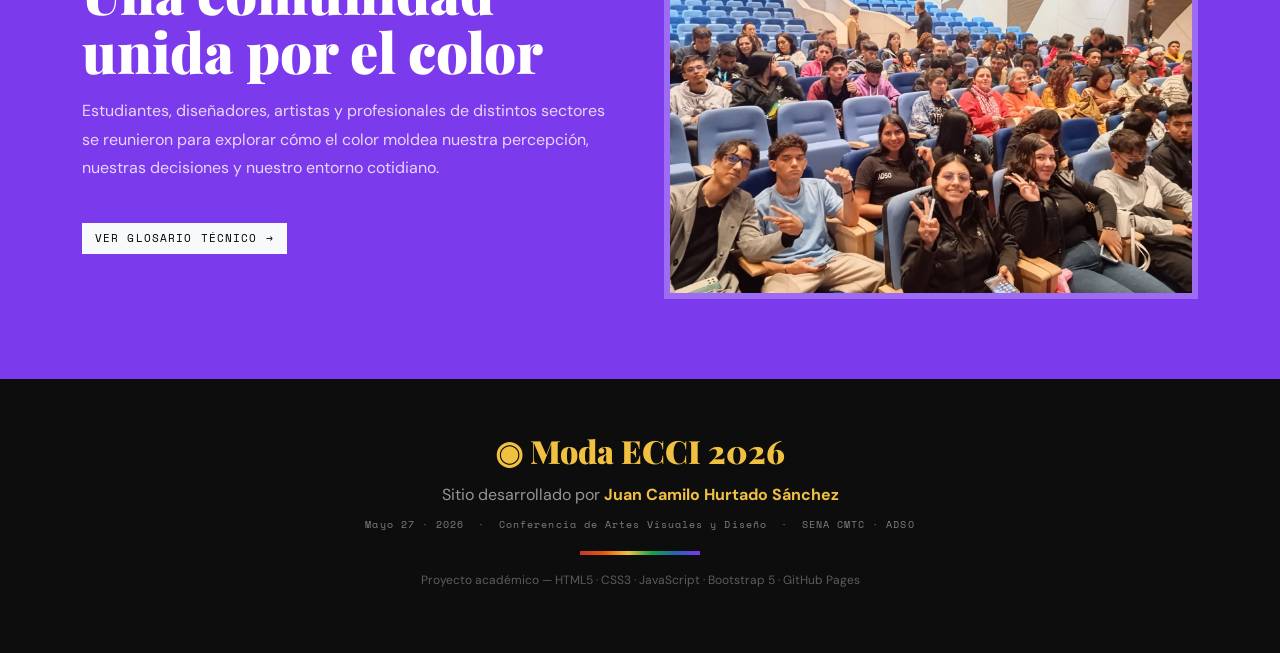
==== commit ce367062: "Update index.html" ====
--- a/index.html
+++ b/index.html
@@ -72,7 +72,7 @@
     <div class="row align-items-center g-5">
       <div class="col-md-4">
         <div class="speaker-img-wrap">
-          <img src="IMG/IMG20260527112332.jpg" alt="Sara Viloria" />
+          <img src="IMG/IMG/IMG20260527112543.jpg" alt="Sara Viloria" />
         </div>
       </div>
       <div class="col-md-8">
@@ -390,7 +390,7 @@
       <div class="gallery-item g6"><img src="IMG/IMG20260527113336.jpg" alt="Conferencia 6" /></div>
       <div class="gallery-item g7"><img src="IMG/IMG20260527113009.jpg" alt="Conferencia 7" /></div>
       <div class="gallery-item g8"><img src="IMG/IMG20260527112727.jpg" alt="Conferencia 8" /></div>
-      <div class="gallery-item g9"><img src="IMG/IMG20260527112543.jpg" alt="Conferencia 9" /></div>
+      <div class="gallery-item g9"><img src="IMG/IMG20260527112332.jpg" alt="Conferencia 9" /></div>
       <div class="gallery-item g10"><img src="IMG/IMG20260527112419.jpg" alt="Conferencia 10" /></div>
     </div>
   </div>
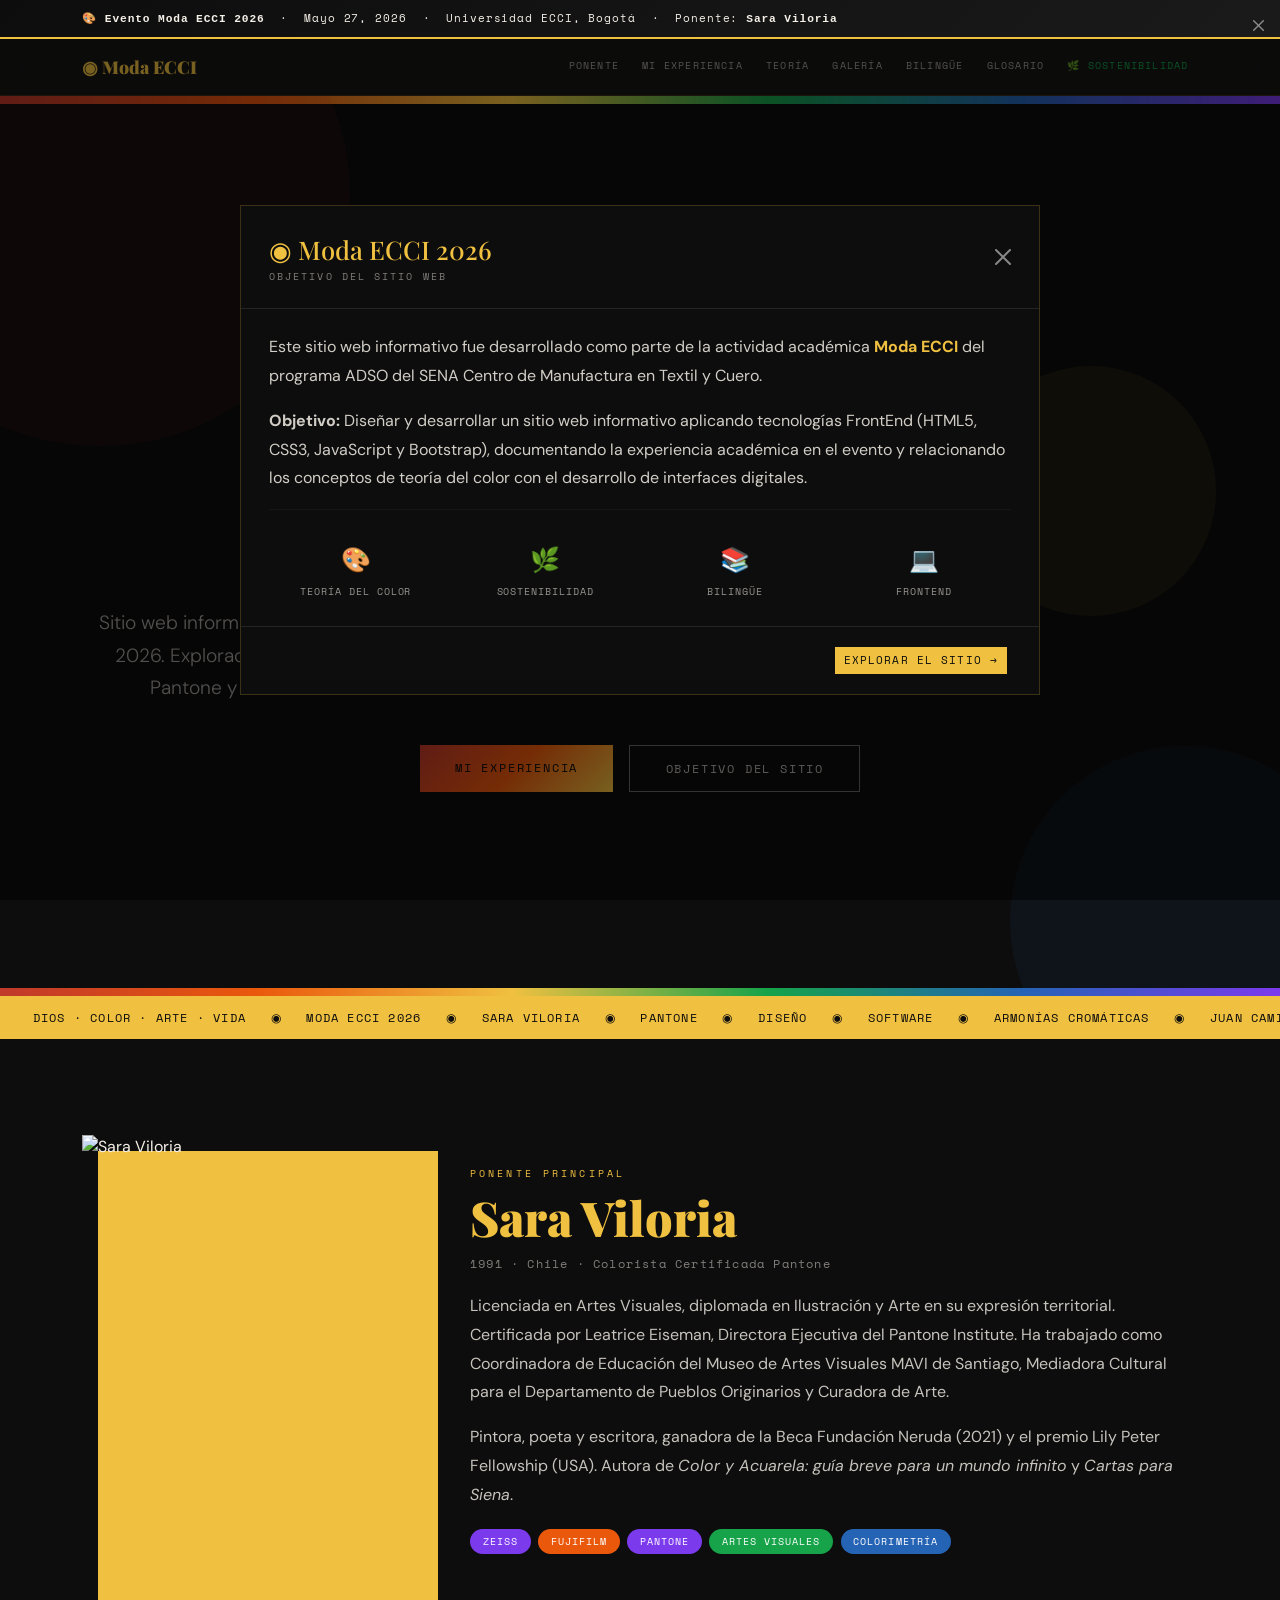
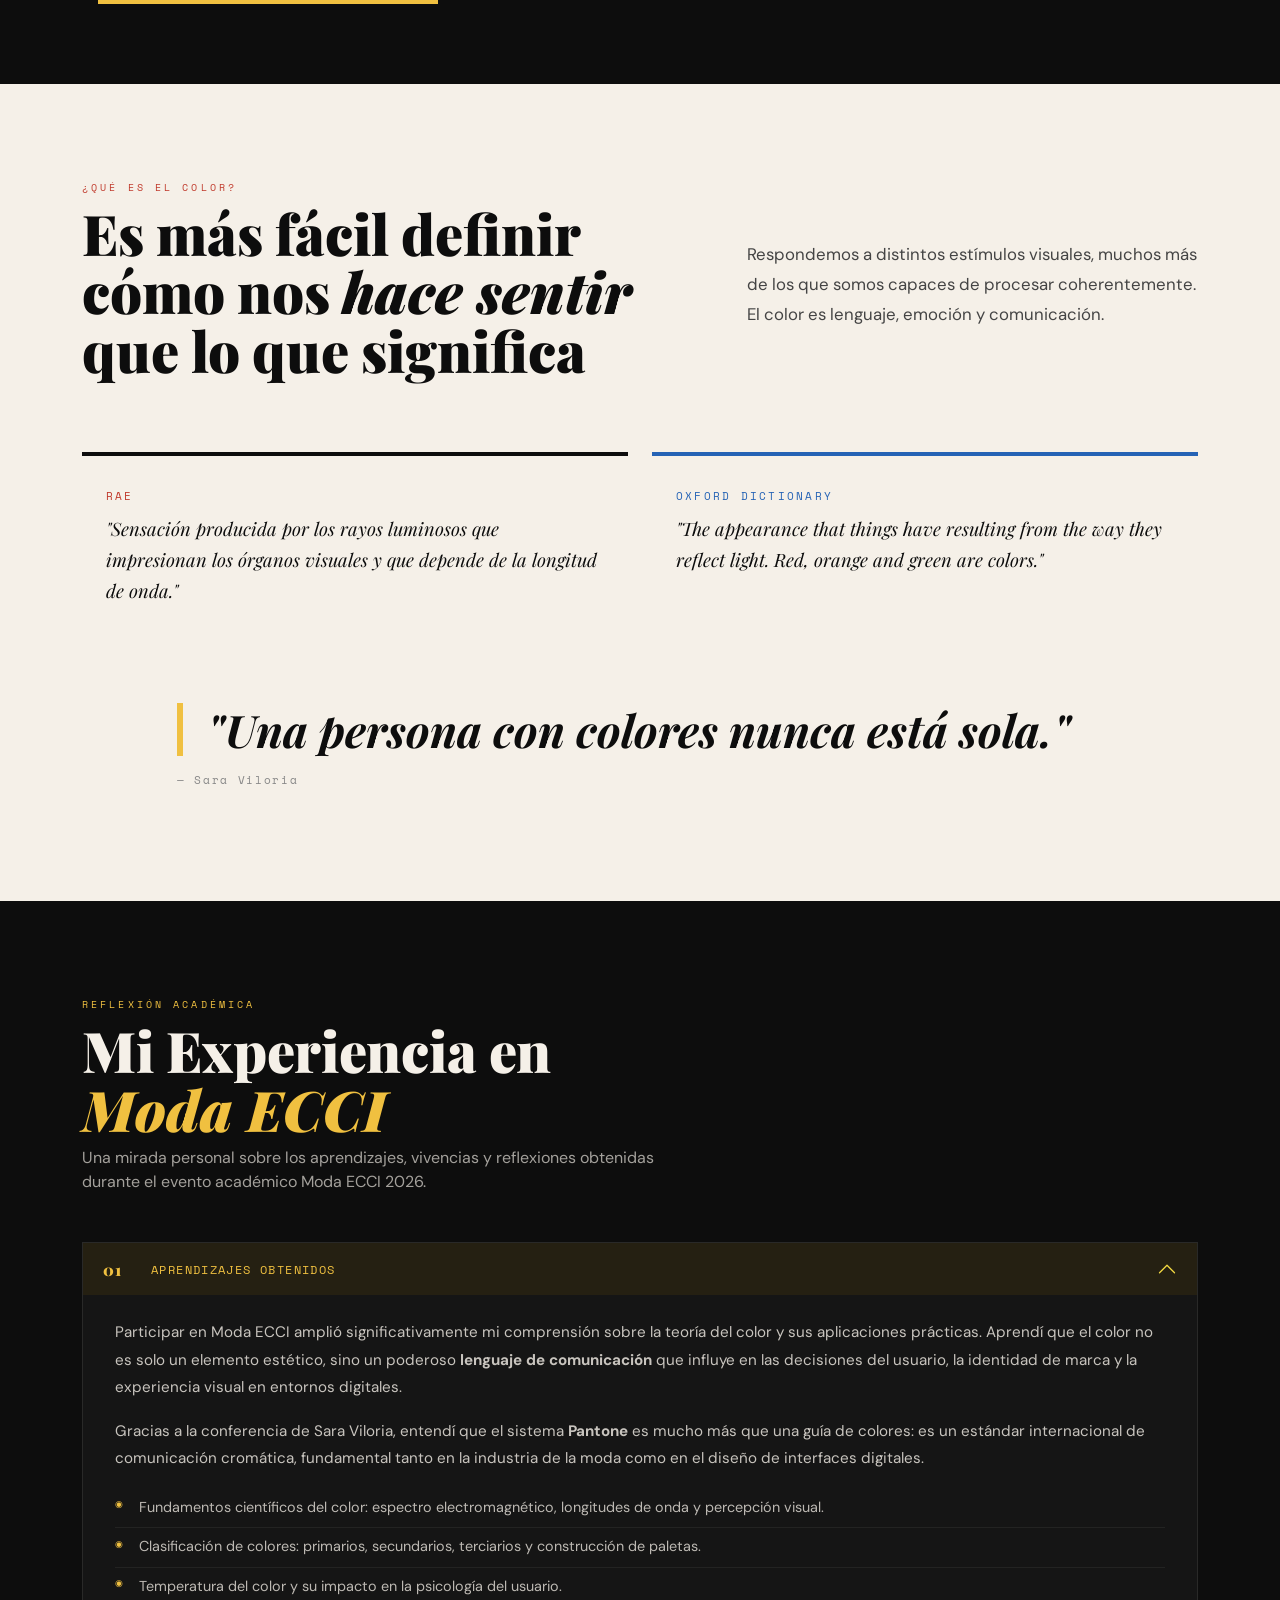
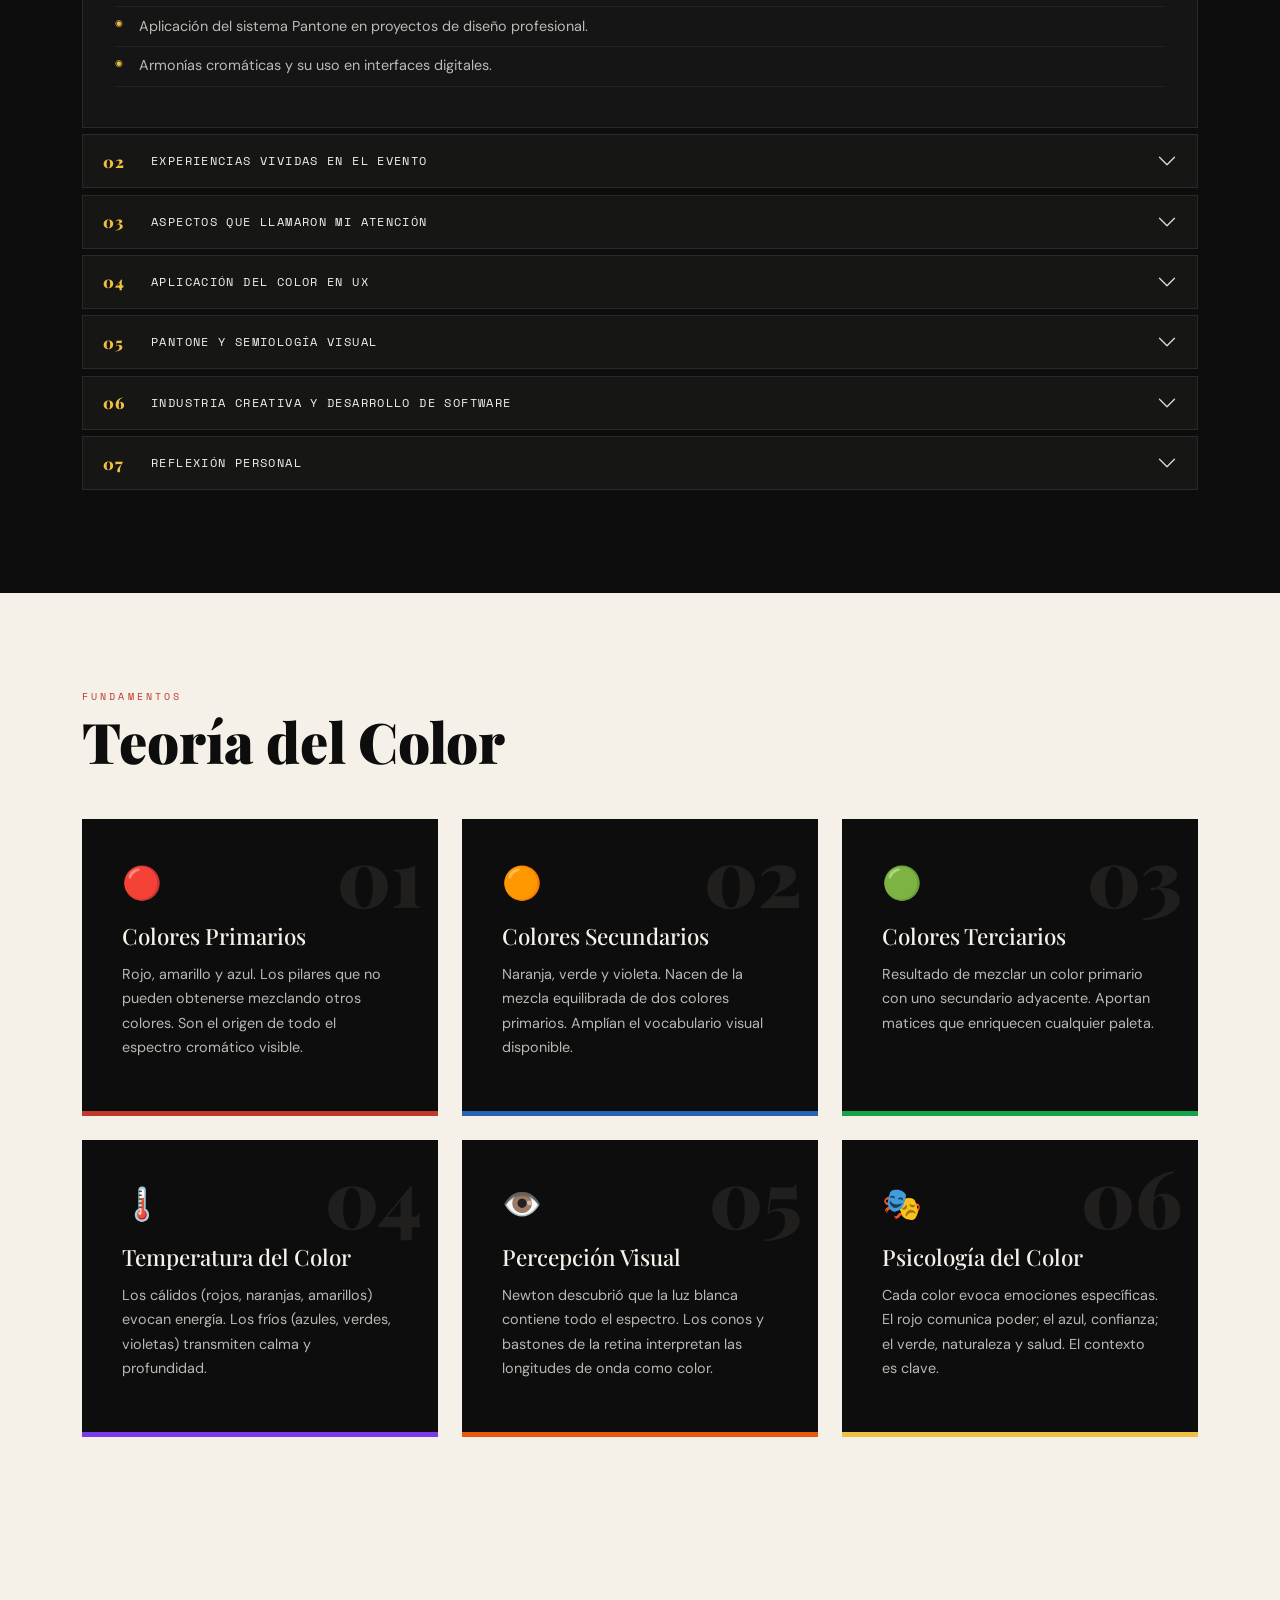
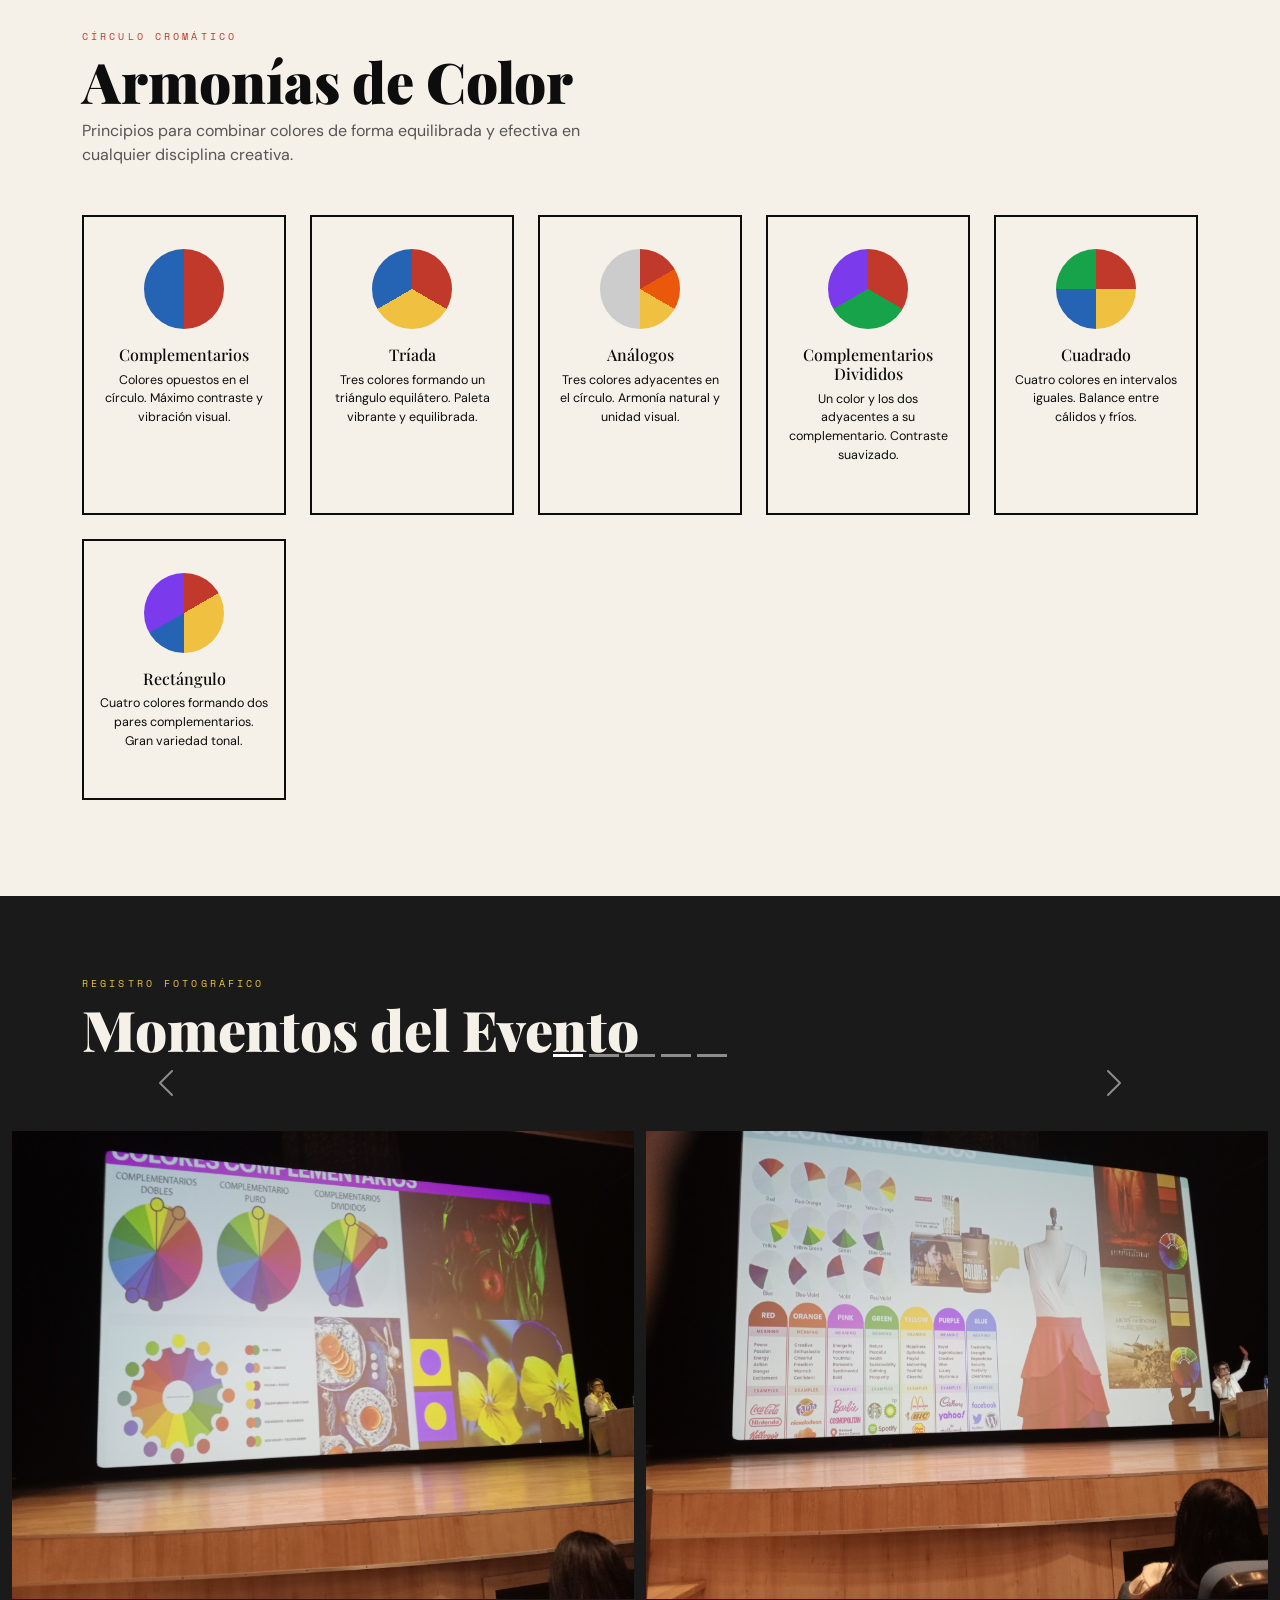
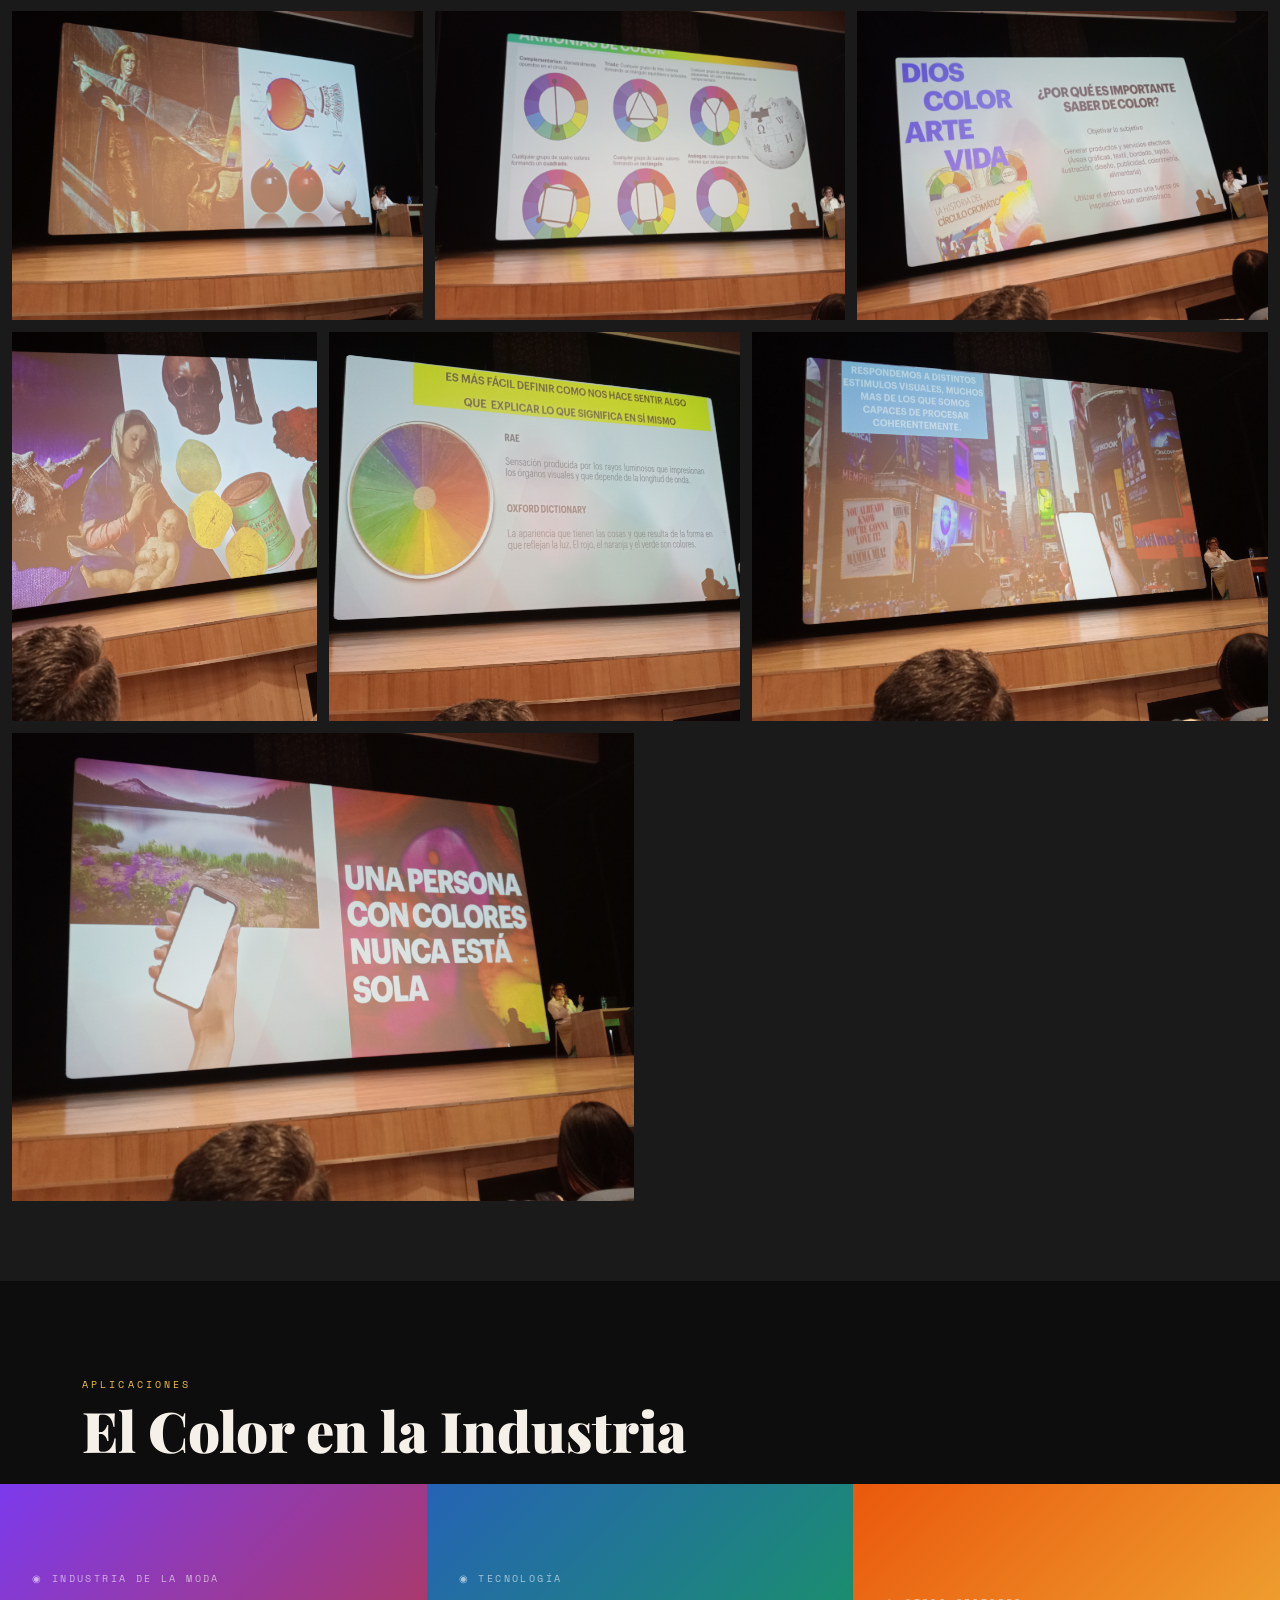
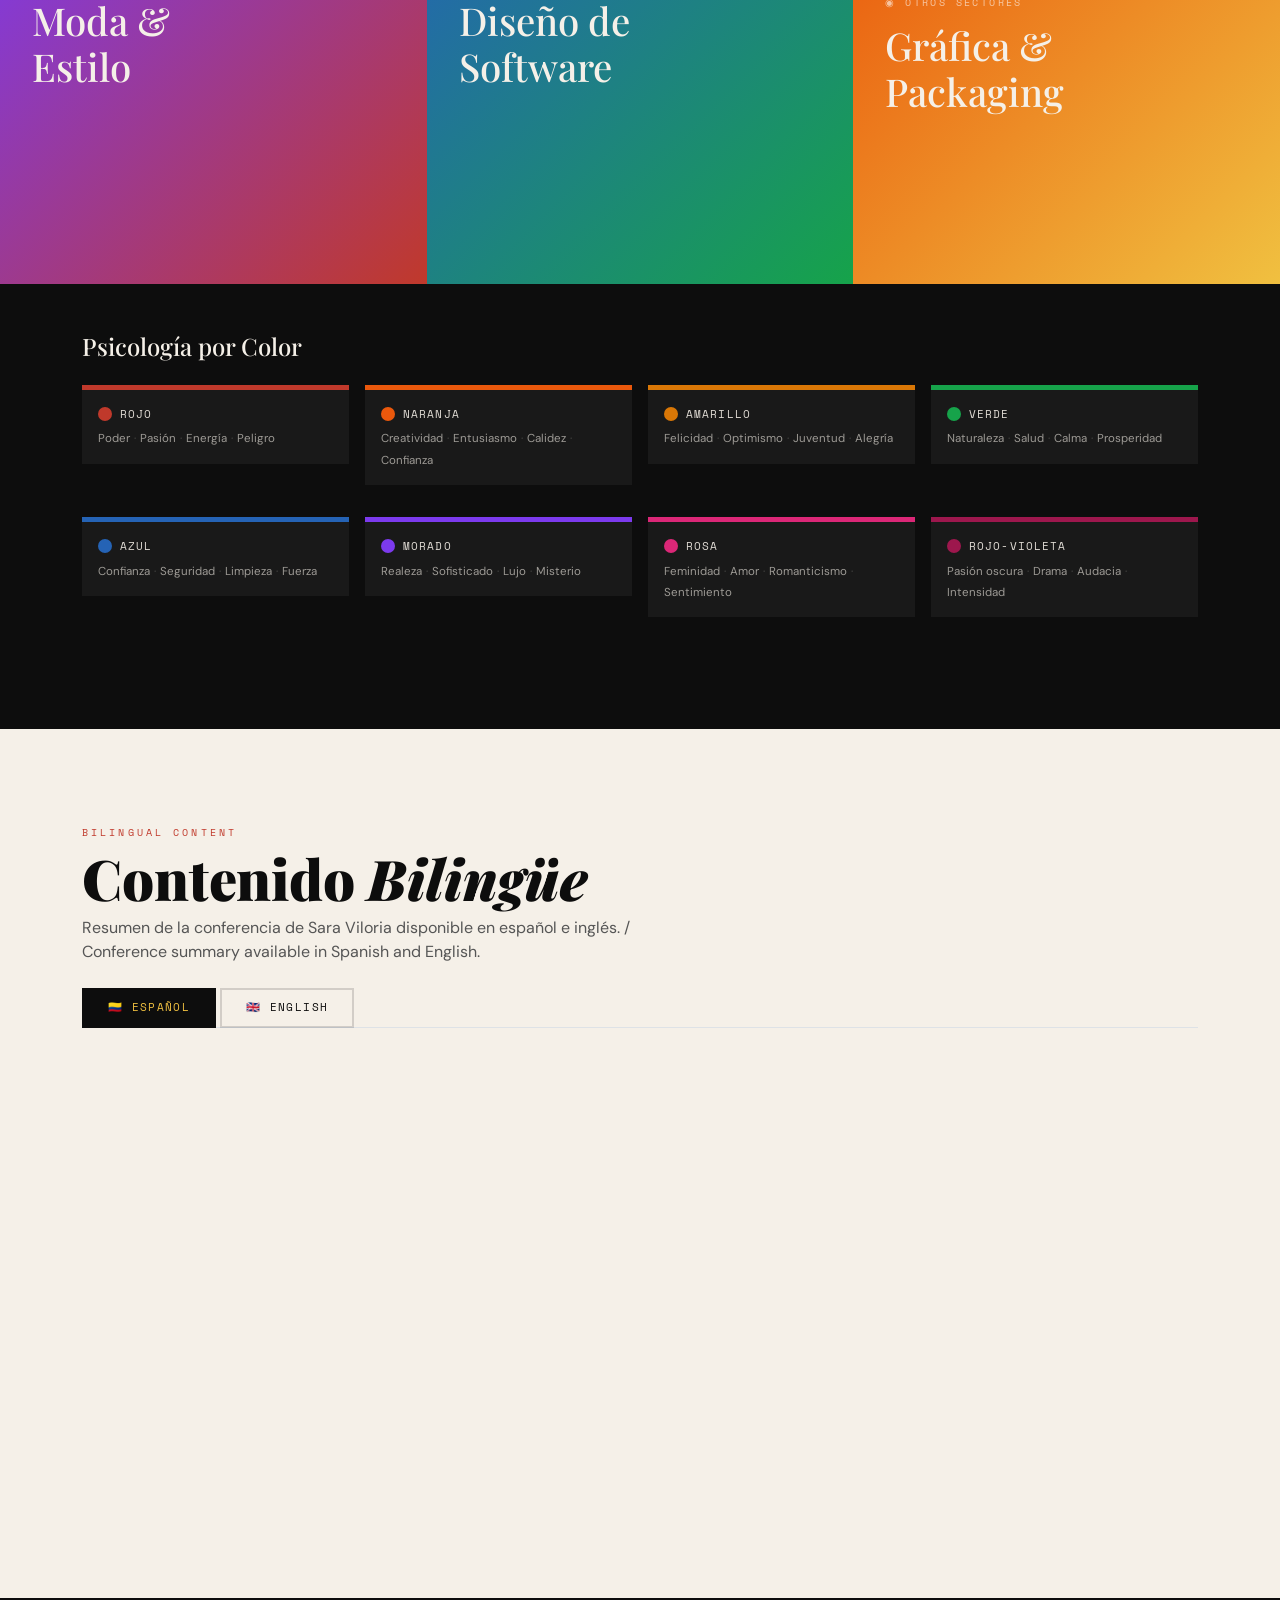
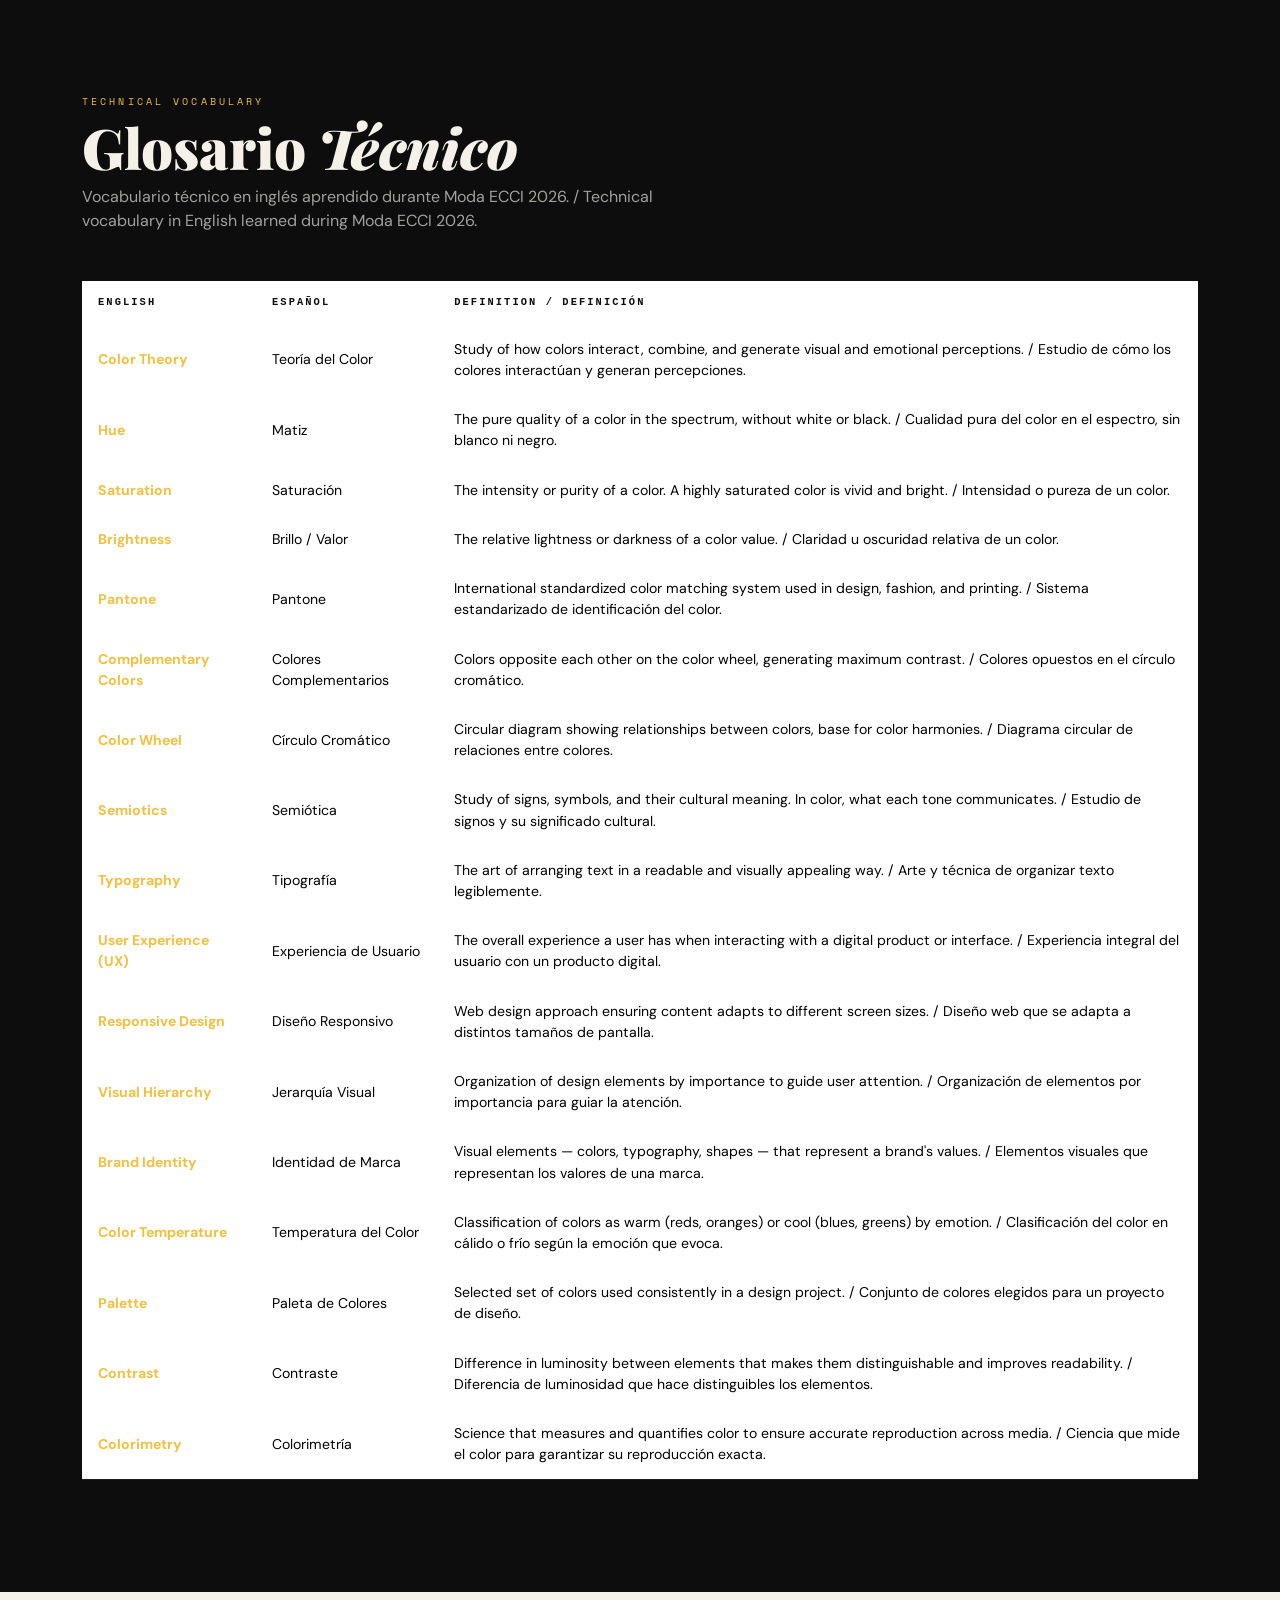
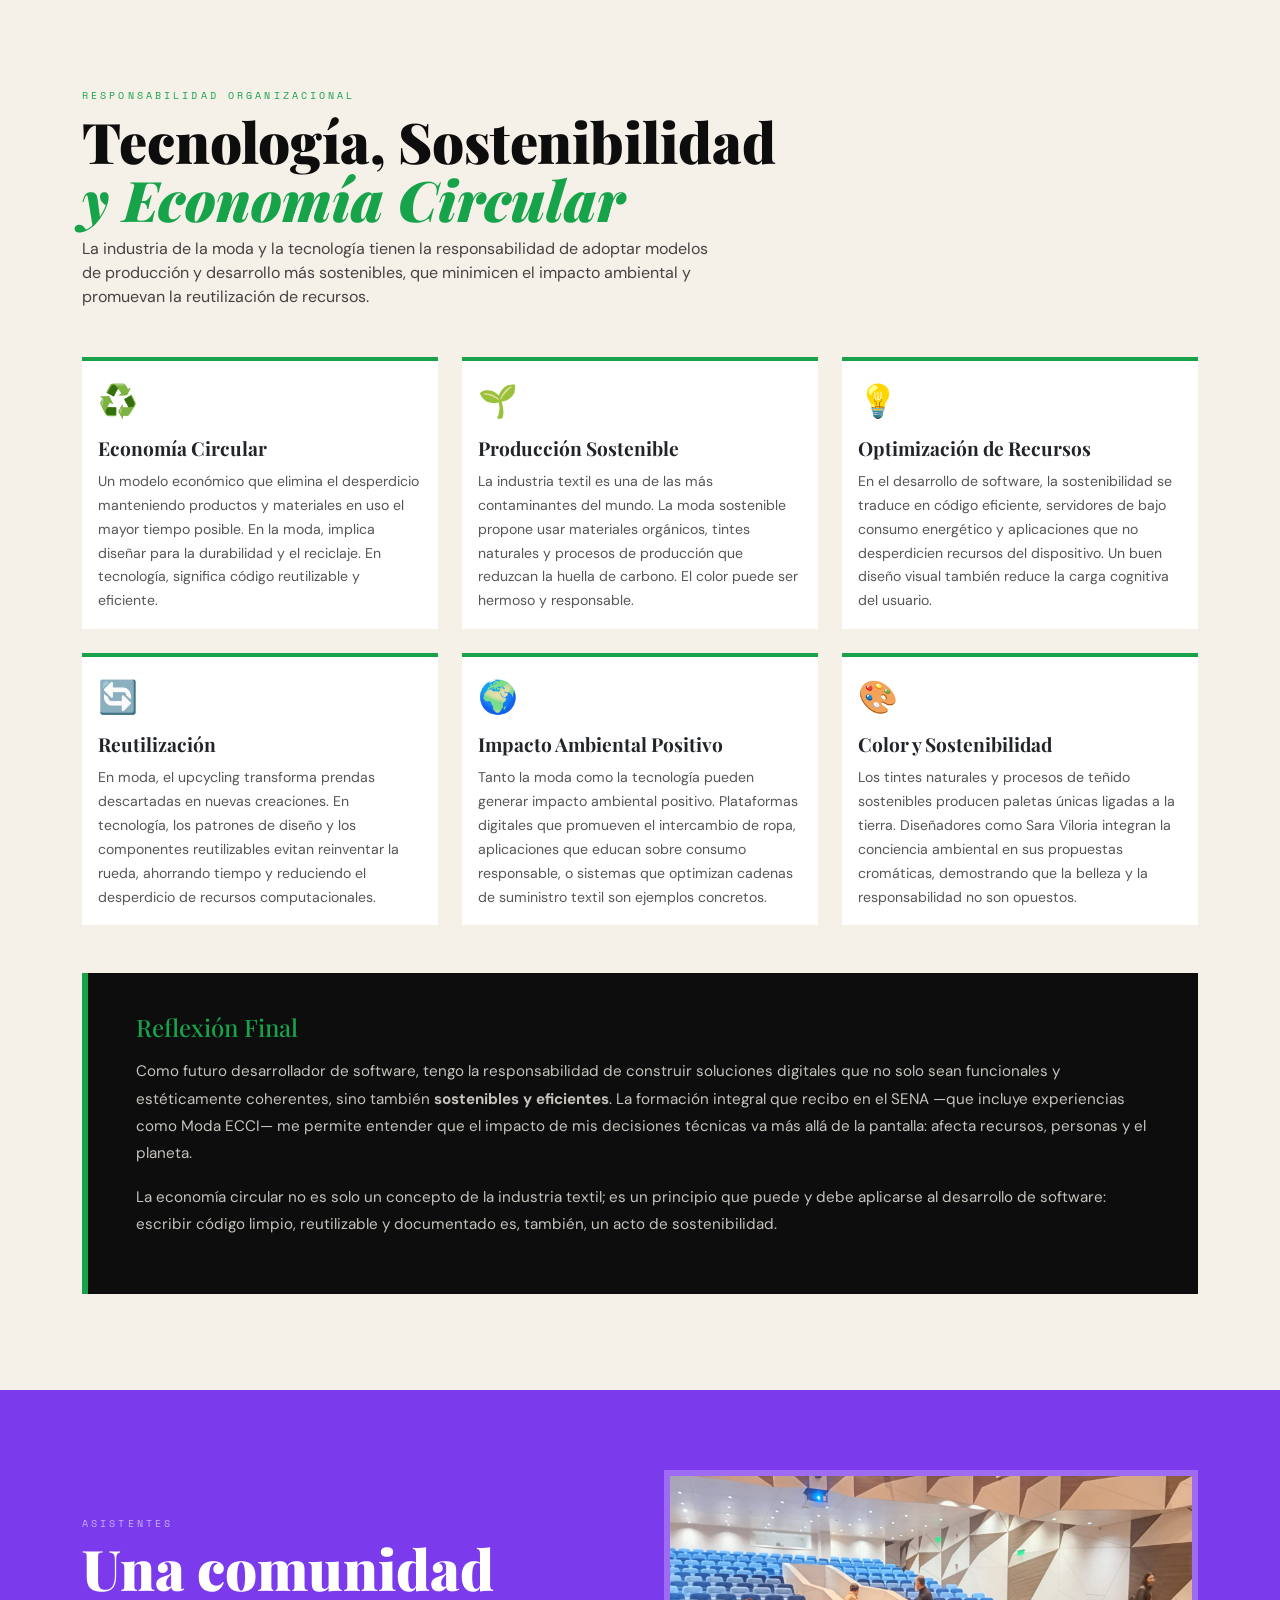
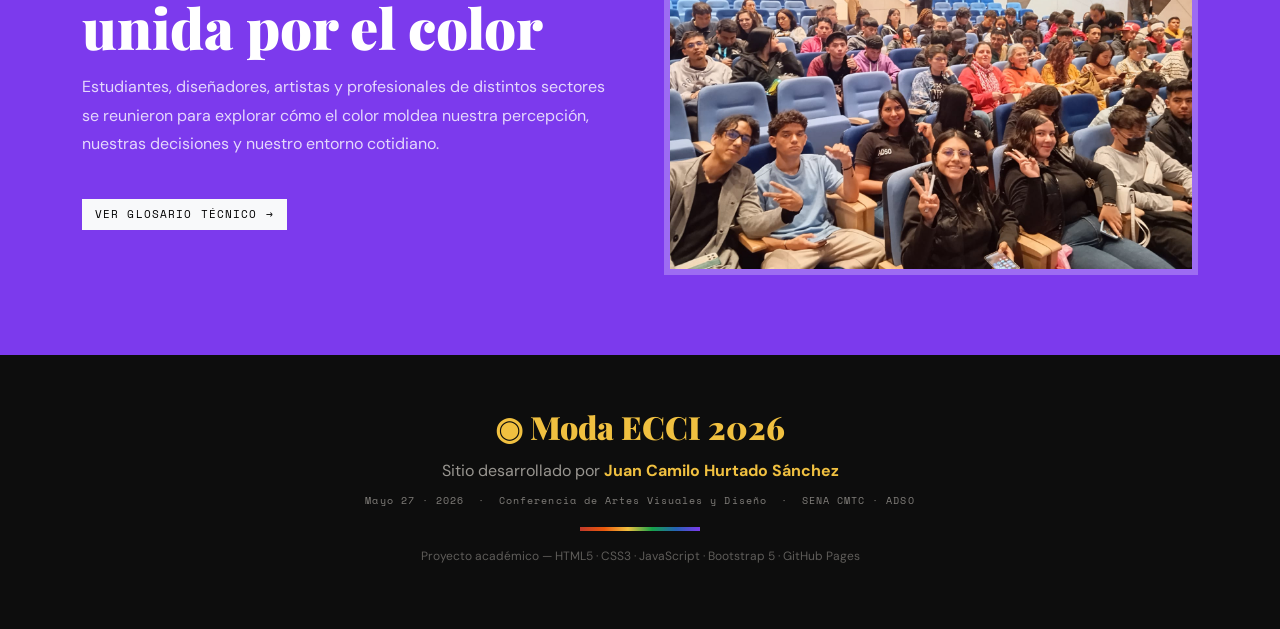
==== commit 307401e1: "Update index.html" ====
--- a/index.html
+++ b/index.html
@@ -349,24 +349,20 @@
         <button type="button" data-bs-target="#galleryCarousel" data-bs-slide-to="4"></button>
       </div>
       <div class="carousel-inner rounded-0" style="max-height:520px;overflow:hidden">
-        <div class="carousel-item active">
-          <img src="IMG/IMG20260527114412.jpg" class="d-block w-100 carousel-img" alt="Conferencia Sara Viloria 1">
-          <div class="carousel-caption d-none d-md-block"><h5>Conferencia de Teoría del Color</h5><p>Sara Viloria — Moda ECCI 2026</p></div>
-        </div>
         <div class="carousel-item">
-          <img src="IMG/IMG20260527120232.jpg" class="d-block w-100 carousel-img" alt="Conferencia 2">
+          <img src="IMG/IMG20260527120232.jpg" class="d-block w-100 carousel-img" alt="Conferencia 1">
           <div class="carousel-caption d-none d-md-block"><h5>Paletas y Semiología Visual</h5><p>Aplicaciones del color en la industria</p></div>
         </div>
         <div class="carousel-item">
-          <img src="IMG/IMG20260527120156.jpg" class="d-block w-100 carousel-img" alt="Conferencia 3">
+          <img src="IMG/IMG20260527120156.jpg" class="d-block w-100 carousel-img" alt="Conferencia 2">
           <div class="carousel-caption d-none d-md-block"><h5>Sistema Pantone</h5><p>Estándares internacionales del color</p></div>
         </div>
         <div class="carousel-item">
-          <img src="IMG/IMG20260527113921.jpg" class="d-block w-100 carousel-img" alt="Conferencia 4">
+          <img src="IMG/IMG20260527113921.jpg" class="d-block w-100 carousel-img" alt="Conferencia 3">
           <div class="carousel-caption d-none d-md-block"><h5>Armonías Cromáticas</h5><p>Círculo cromático y combinaciones</p></div>
         </div>
         <div class="carousel-item">
-          <img src="IMG/IMG20260527113512.jpg" class="d-block w-100 carousel-img" alt="Conferencia 5">
+          <img src="IMG/IMG20260527113512.jpg" class="d-block w-100 carousel-img" alt="Conferencia 4">
           <div class="carousel-caption d-none d-md-block"><h5>Experiencia en el Evento</h5><p>Moda, diseño e innovación — ECCI</p></div>
         </div>
       </div>
@@ -382,16 +378,15 @@
   <!-- PHOTO GRID -->
   <div class="container-fluid">
     <div class="gallery-grid">
-      <div class="gallery-item g1"><img src="IMG/IMG20260527114412.jpg" alt="Conferencia 1" /></div>
-      <div class="gallery-item g2"><img src="IMG/IMG20260527120232.jpg" alt="Conferencia 2" /></div>
-      <div class="gallery-item g3"><img src="IMG/IMG20260527120156.jpg" alt="Conferencia 3" /></div>
-      <div class="gallery-item g4"><img src="IMG/IMG20260527113921.jpg" alt="Conferencia 4" /></div>
-      <div class="gallery-item g5"><img src="IMG/IMG20260527113512.jpg" alt="Conferencia 5" /></div>
-      <div class="gallery-item g6"><img src="IMG/IMG20260527113336.jpg" alt="Conferencia 6" /></div>
-      <div class="gallery-item g7"><img src="IMG/IMG20260527113009.jpg" alt="Conferencia 7" /></div>
-      <div class="gallery-item g8"><img src="IMG/IMG20260527112727.jpg" alt="Conferencia 8" /></div>
-      <div class="gallery-item g9"><img src="IMG/IMG20260527112332.jpg" alt="Conferencia 9" /></div>
-      <div class="gallery-item g10"><img src="IMG/IMG20260527112419.jpg" alt="Conferencia 10" /></div>
+      <div class="gallery-item g1"><img src="IMG/IMG20260527120232.jpg" alt="Conferencia 1" /></div>
+      <div class="gallery-item g2"><img src="IMG/IMG20260527120156.jpg" alt="Conferencia 2" /></div>
+      <div class="gallery-item g3"><img src="IMG/IMG20260527113921.jpg" alt="Conferencia 3" /></div>
+      <div class="gallery-item g4"><img src="IMG/IMG20260527113512.jpg" alt="Conferencia 4" /></div>
+      <div class="gallery-item g5"><img src="IMG/IMG20260527113336.jpg" alt="Conferencia 5" /></div>
+      <div class="gallery-item g6"><img src="IMG/IMG20260527113009.jpg" alt="Conferencia 6" /></div>
+      <div class="gallery-item g7"><img src="IMG/IMG20260527112727.jpg" alt="Conferencia 7" /></div>
+      <div class="gallery-item g8"><img src="IMG/IMG20260527112332.jpg" alt="Conferencia 8" /></div>
+      <div class="gallery-item g9"><img src="IMG/IMG20260527112419.jpg" alt="Conferencia 9" /></div>
     </div>
   </div>
 </section>
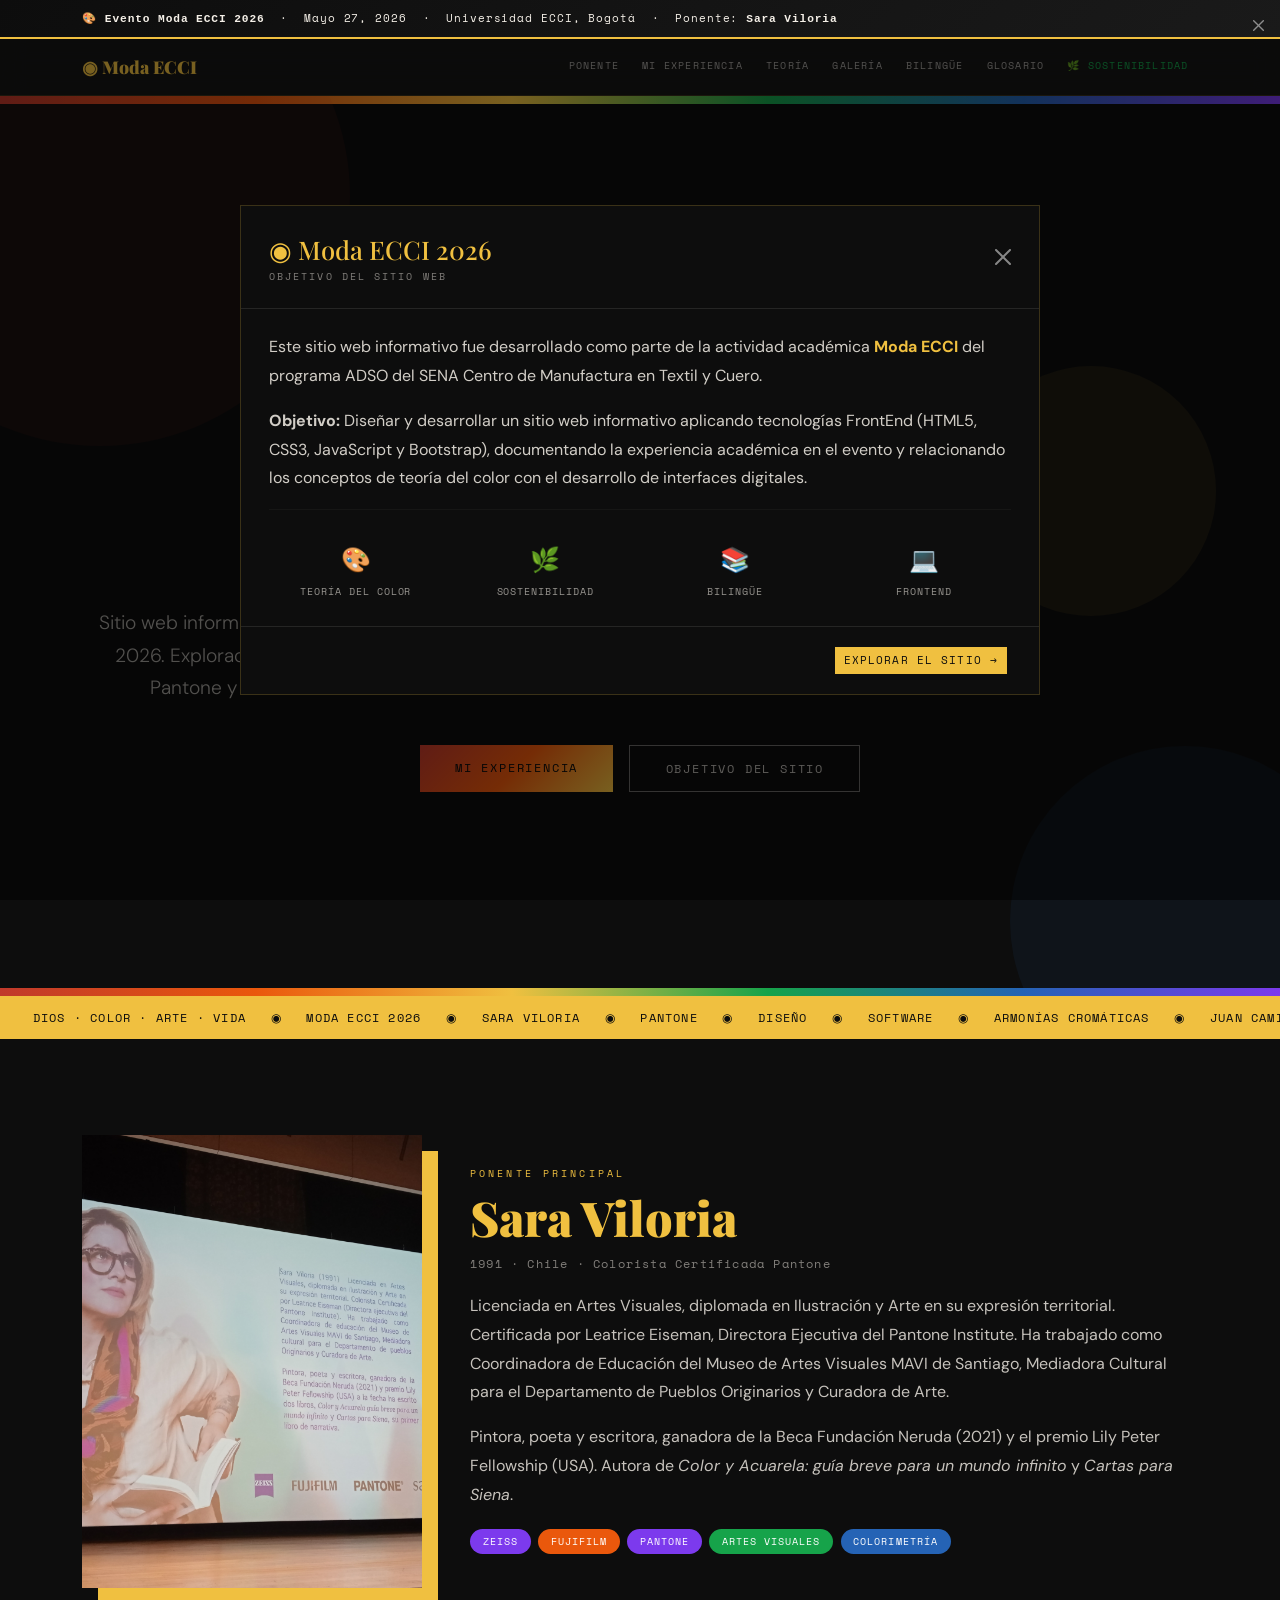
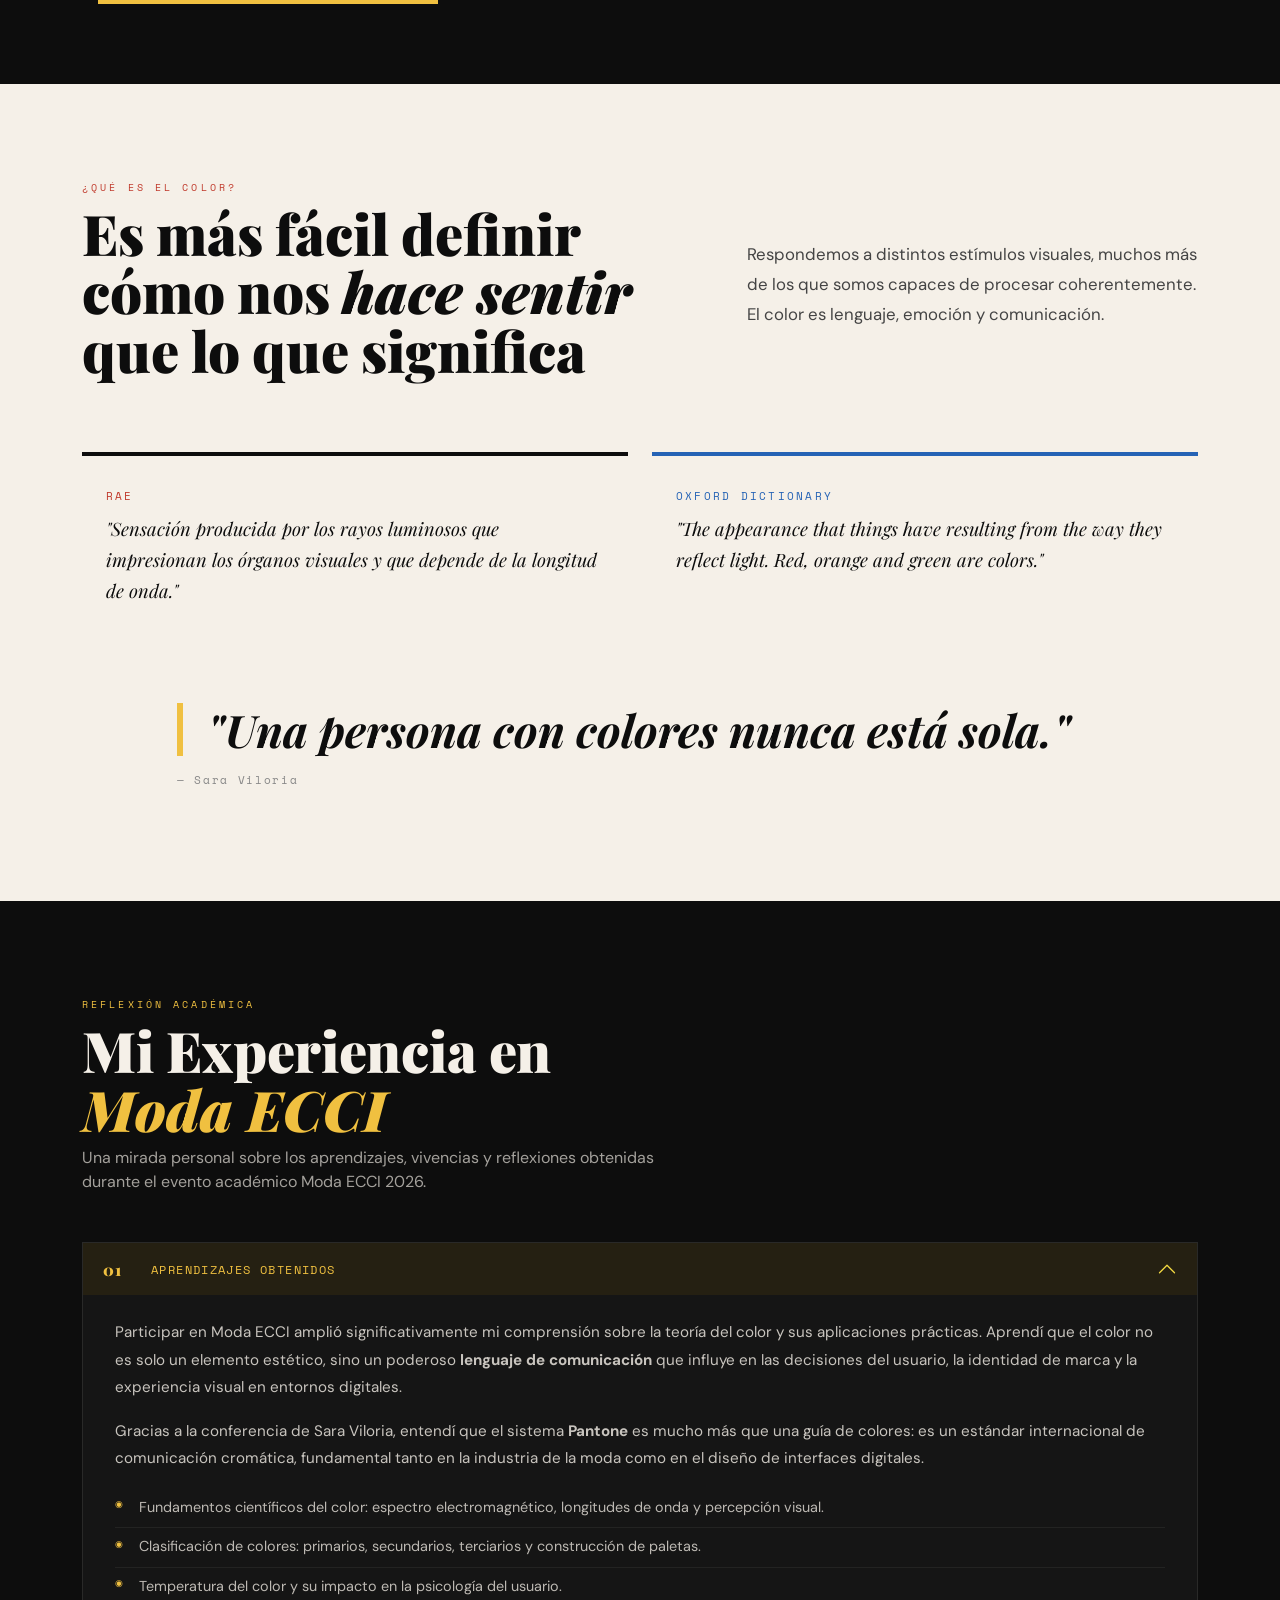
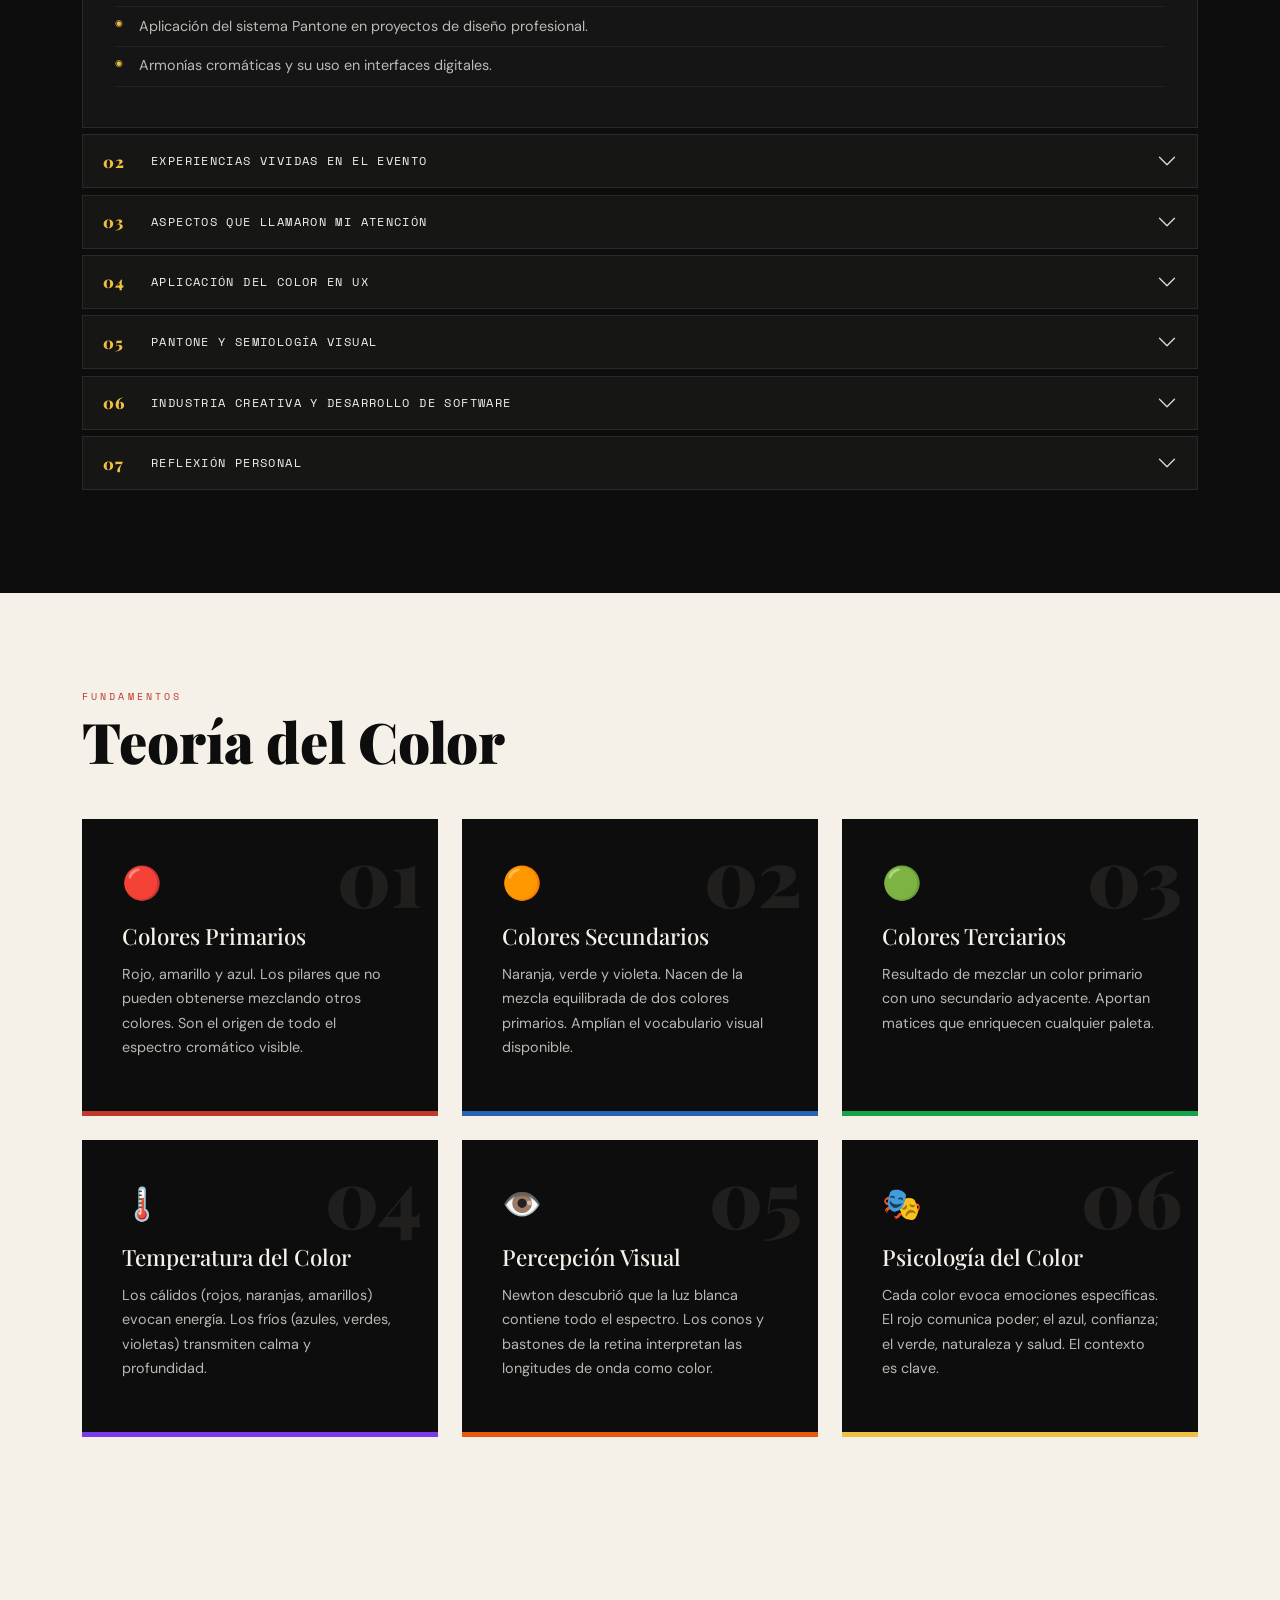
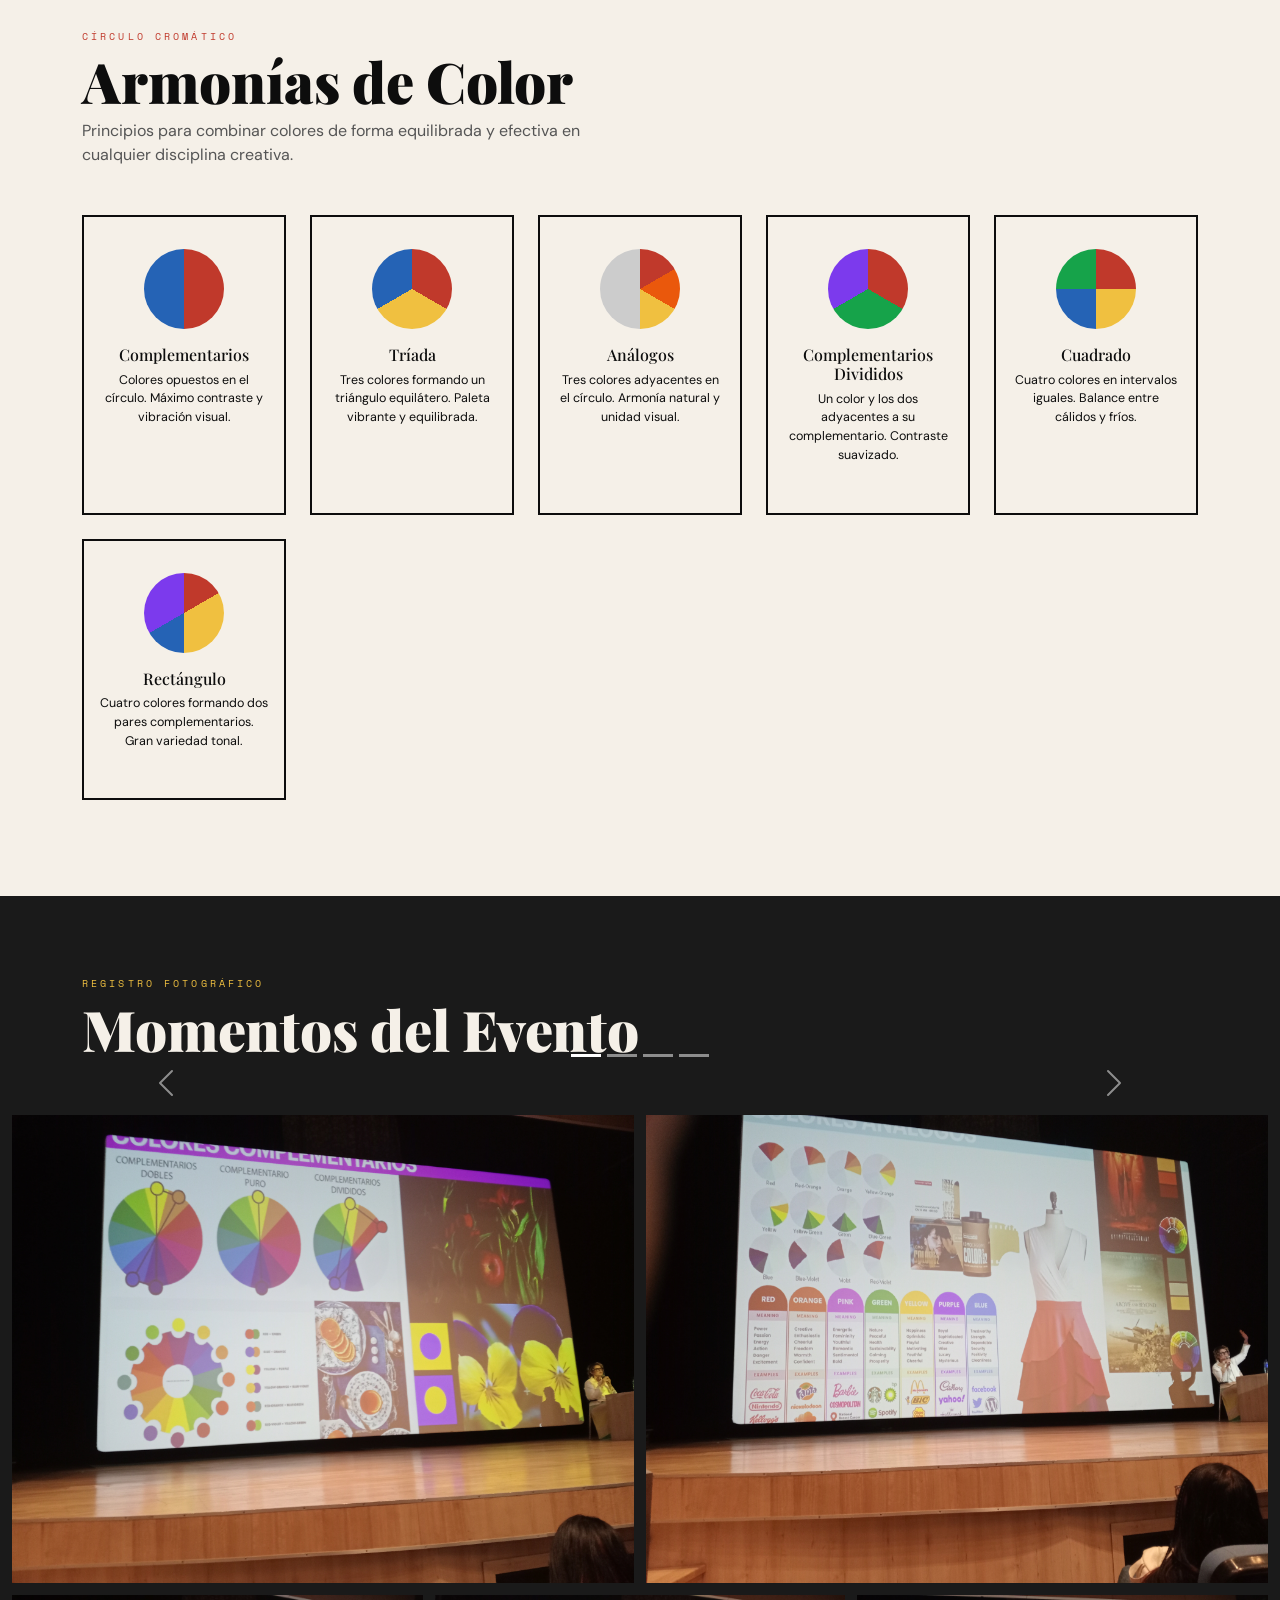
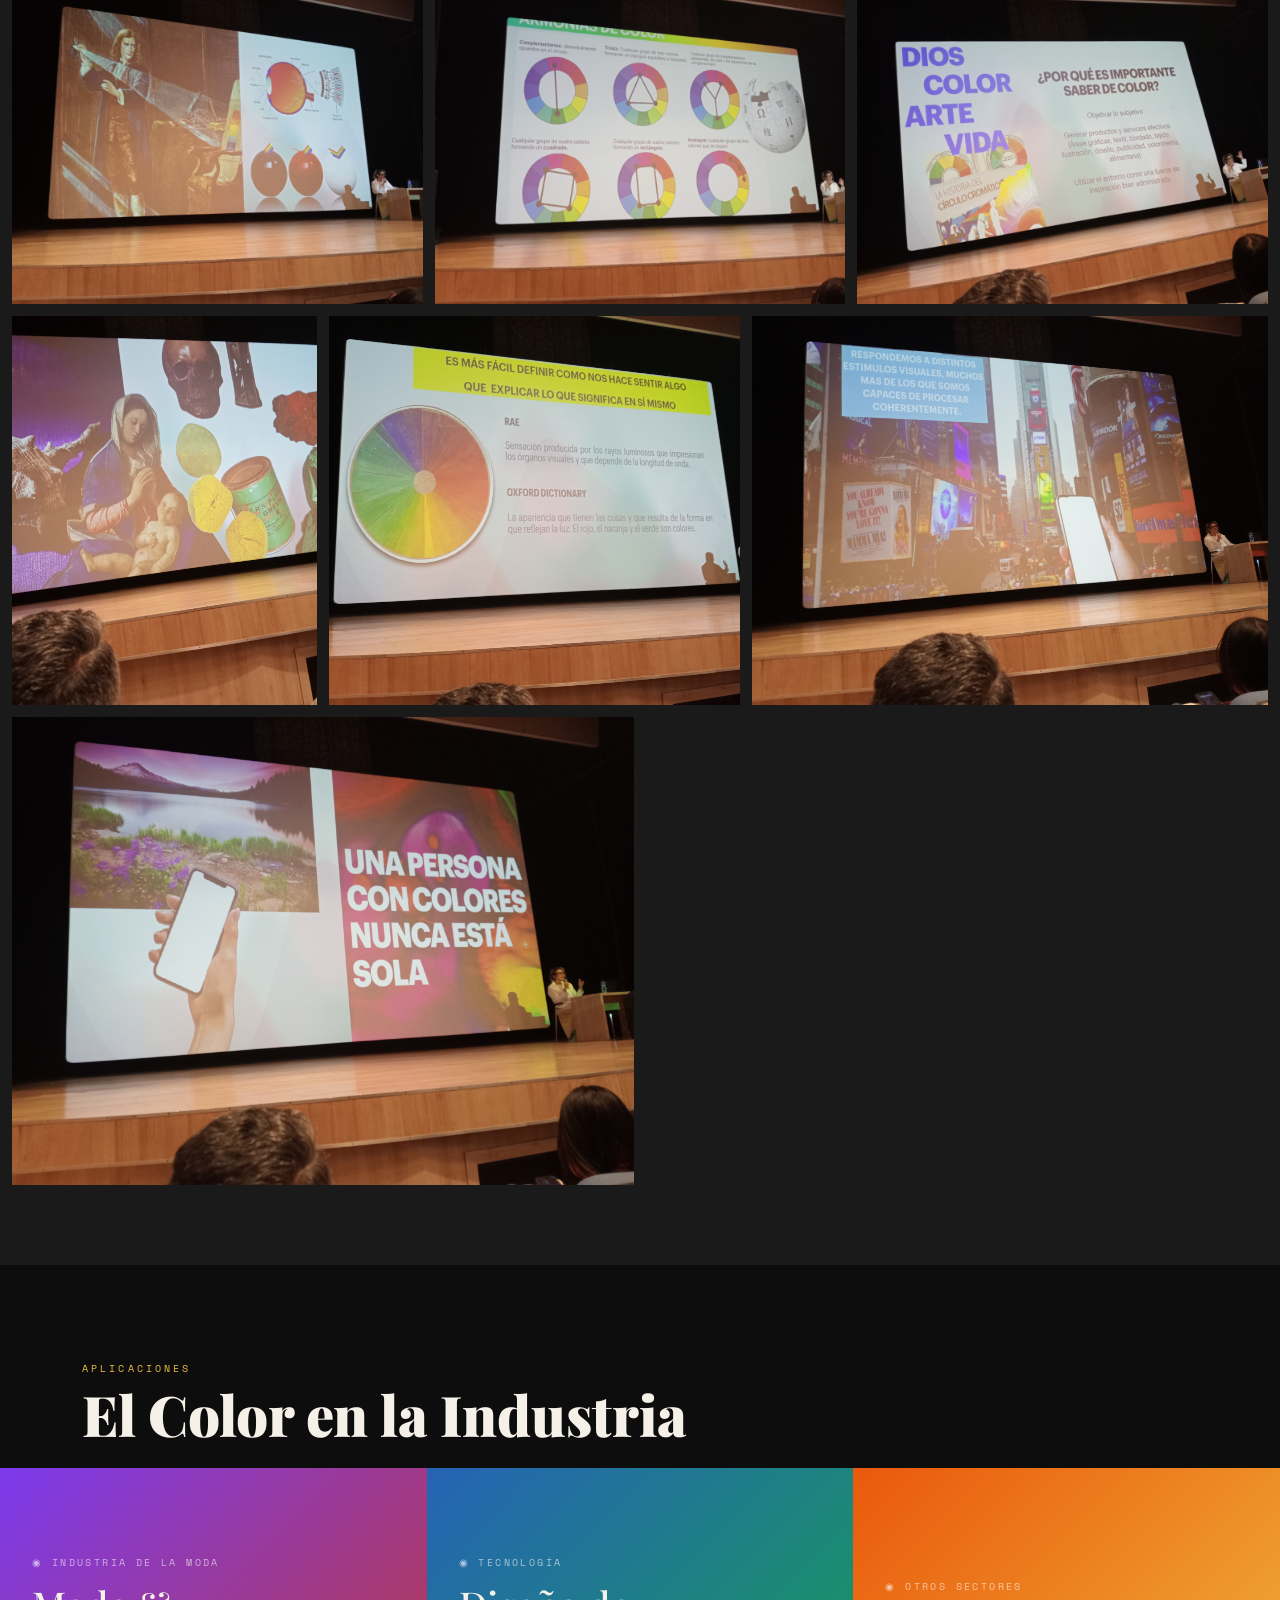
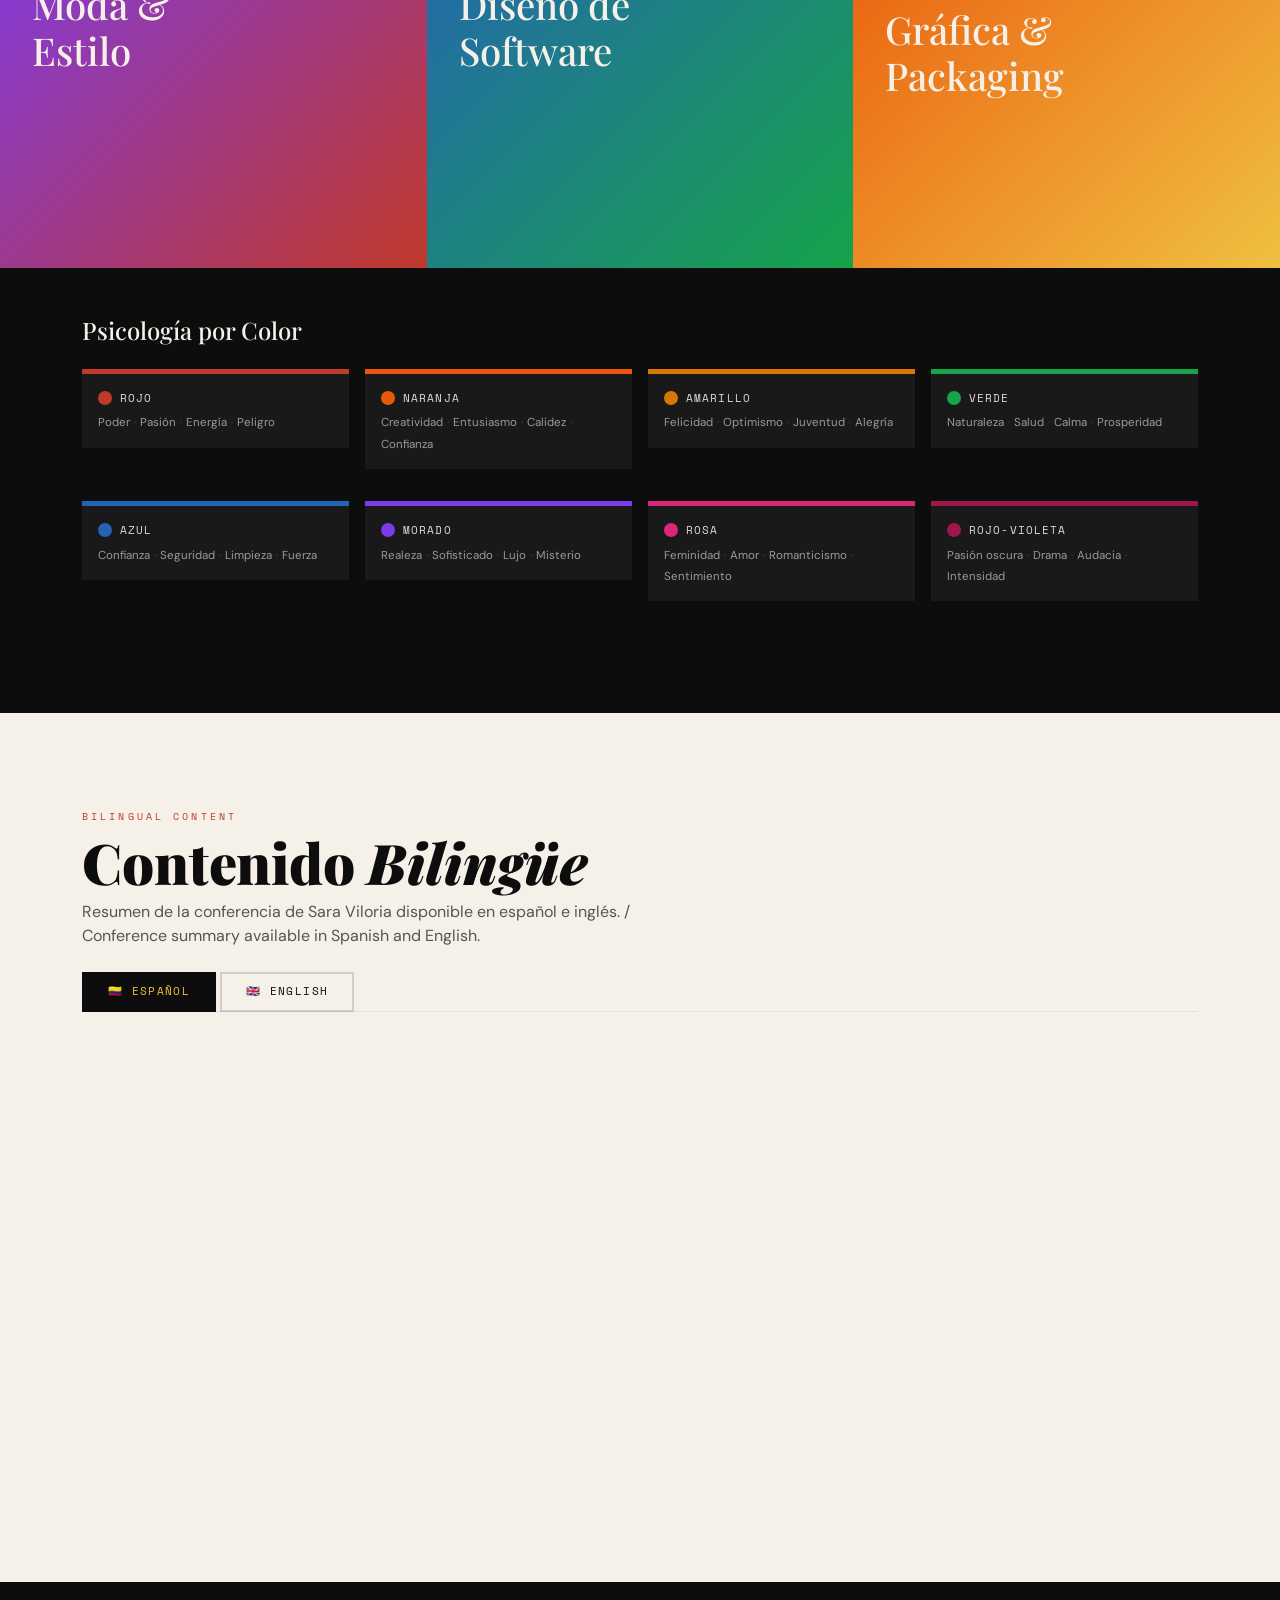
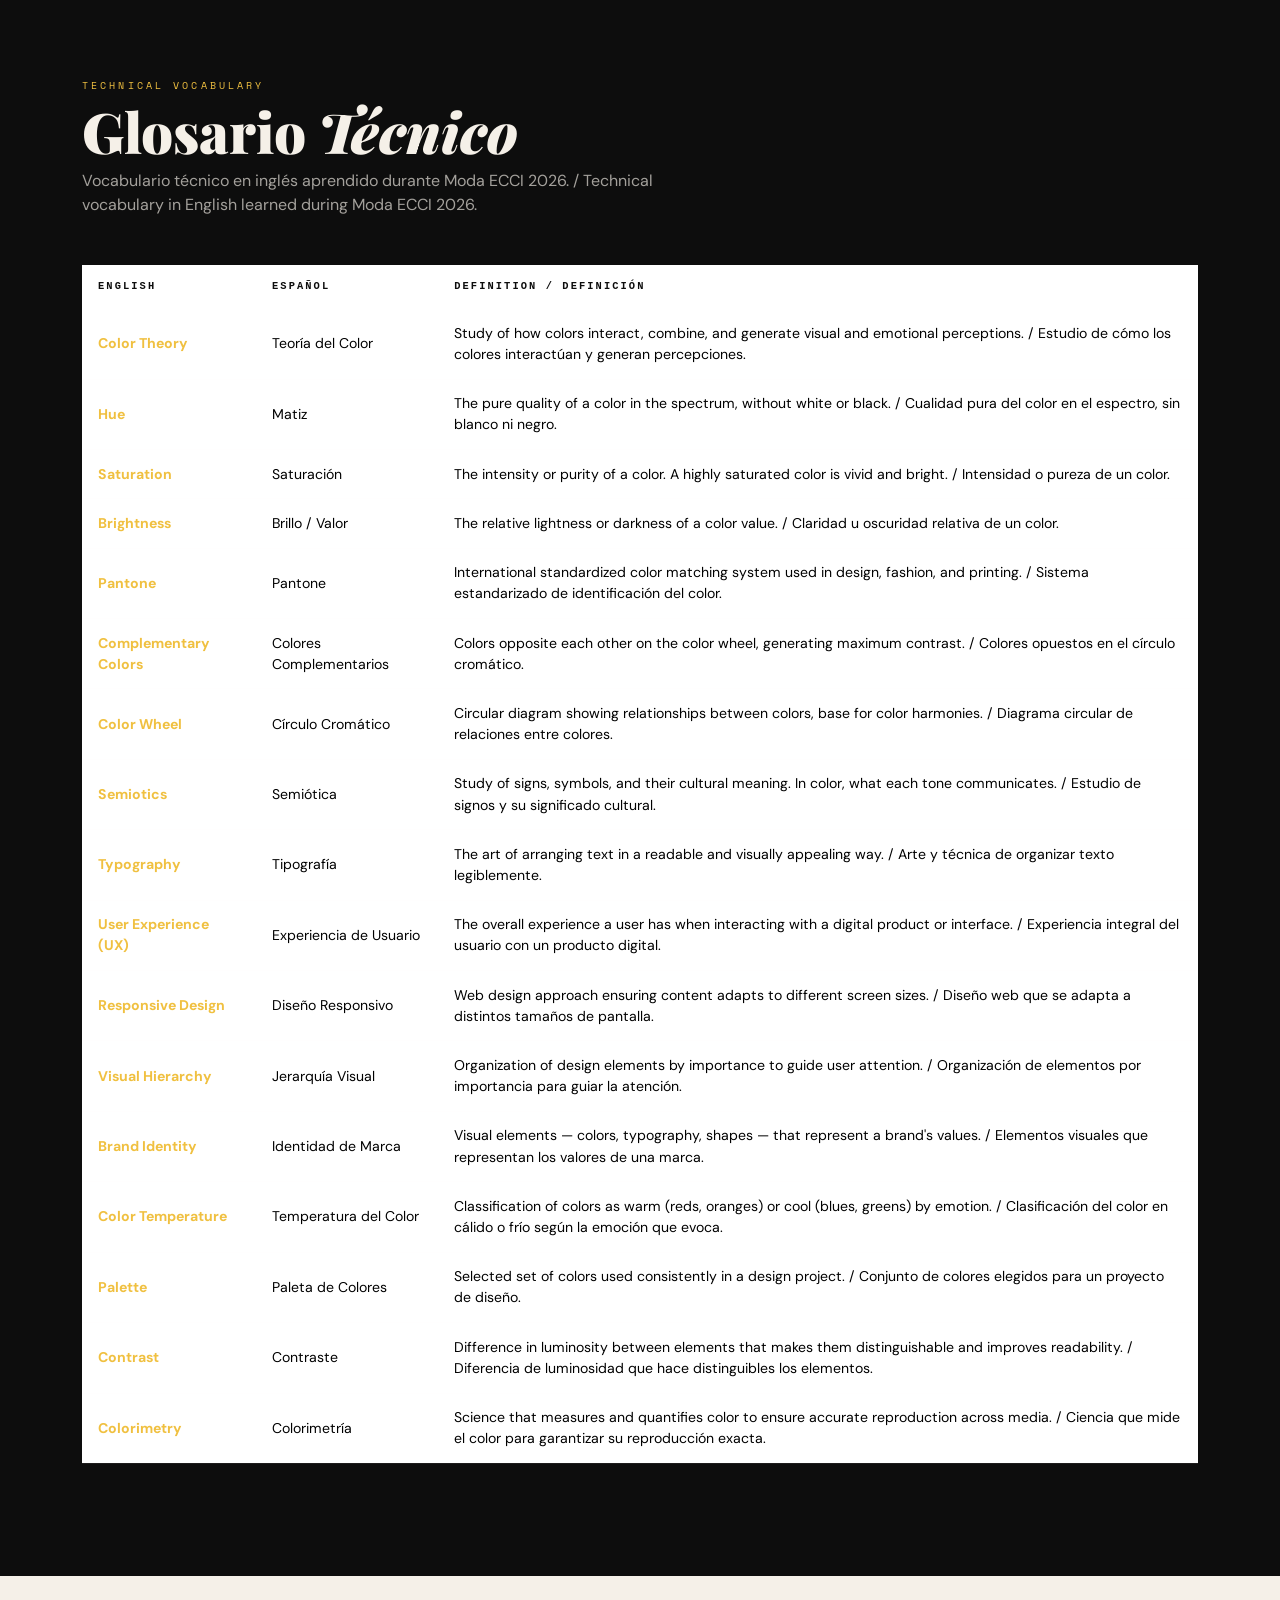
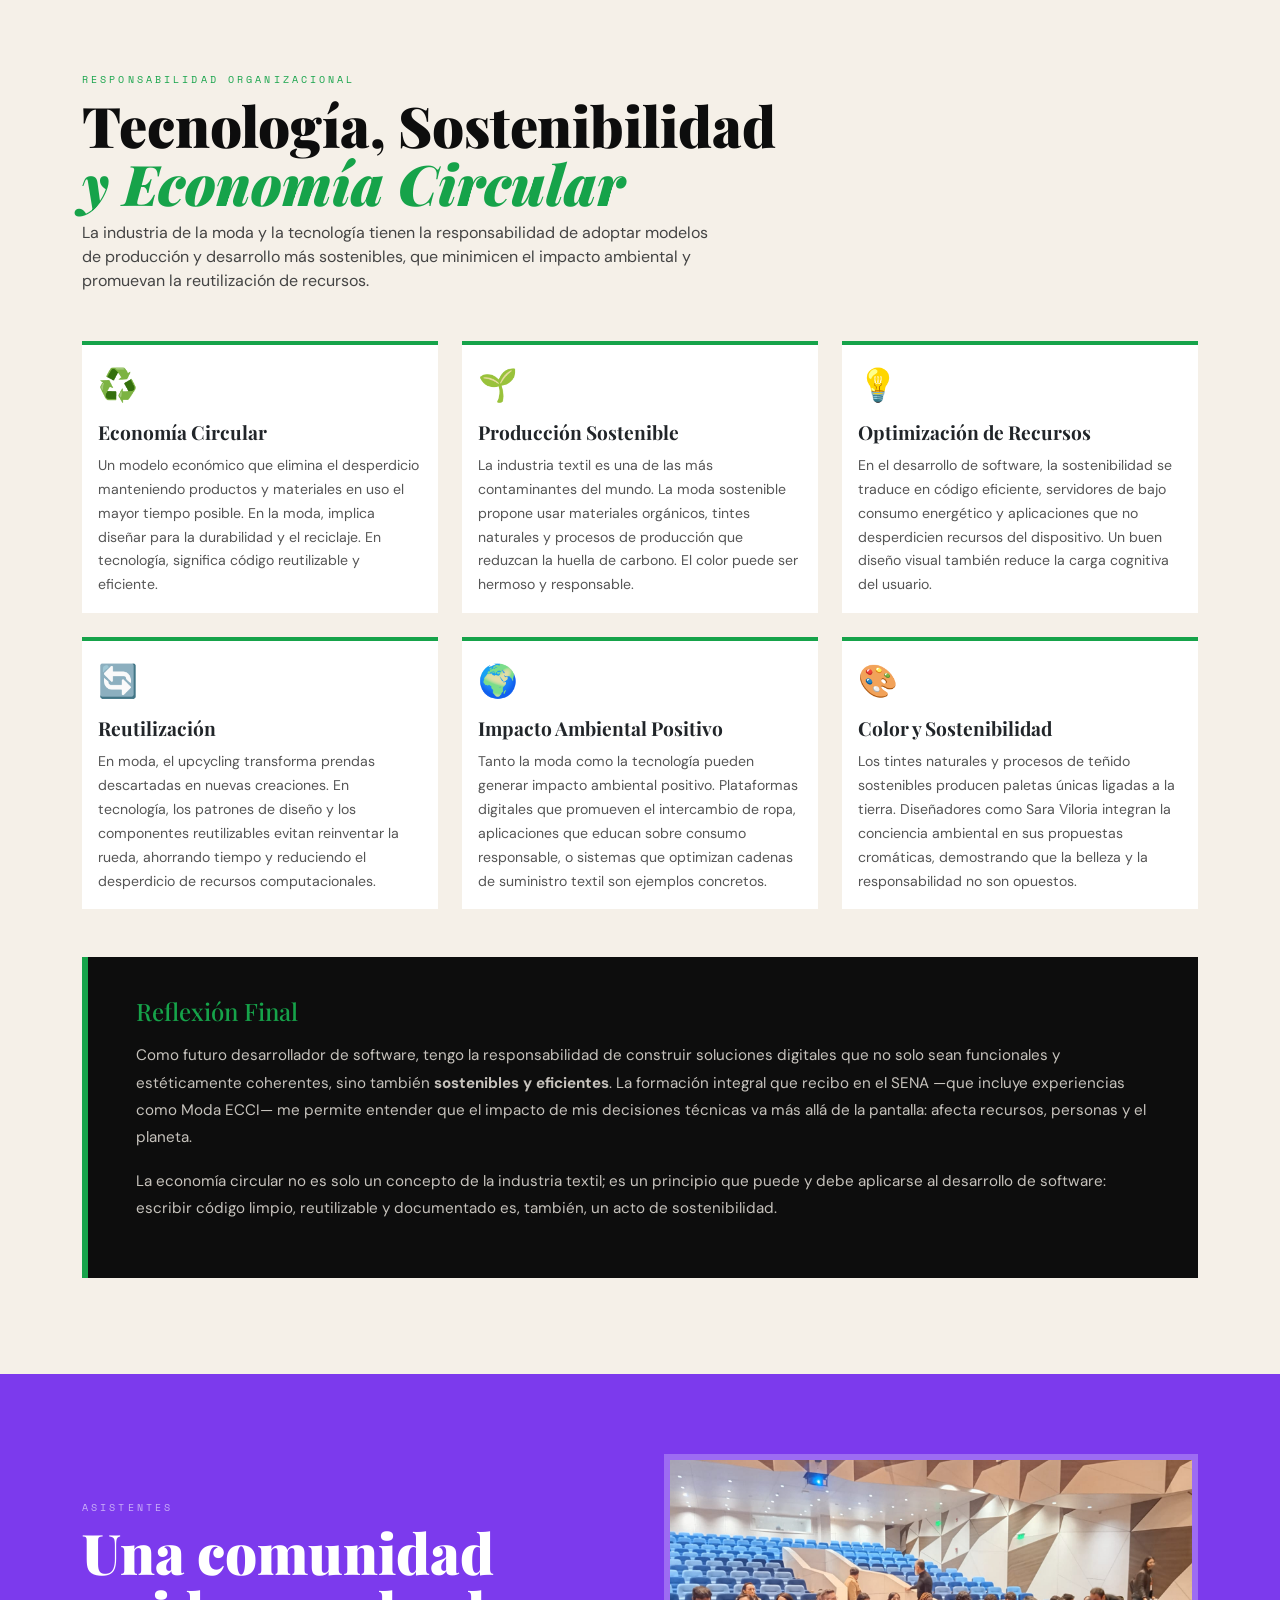
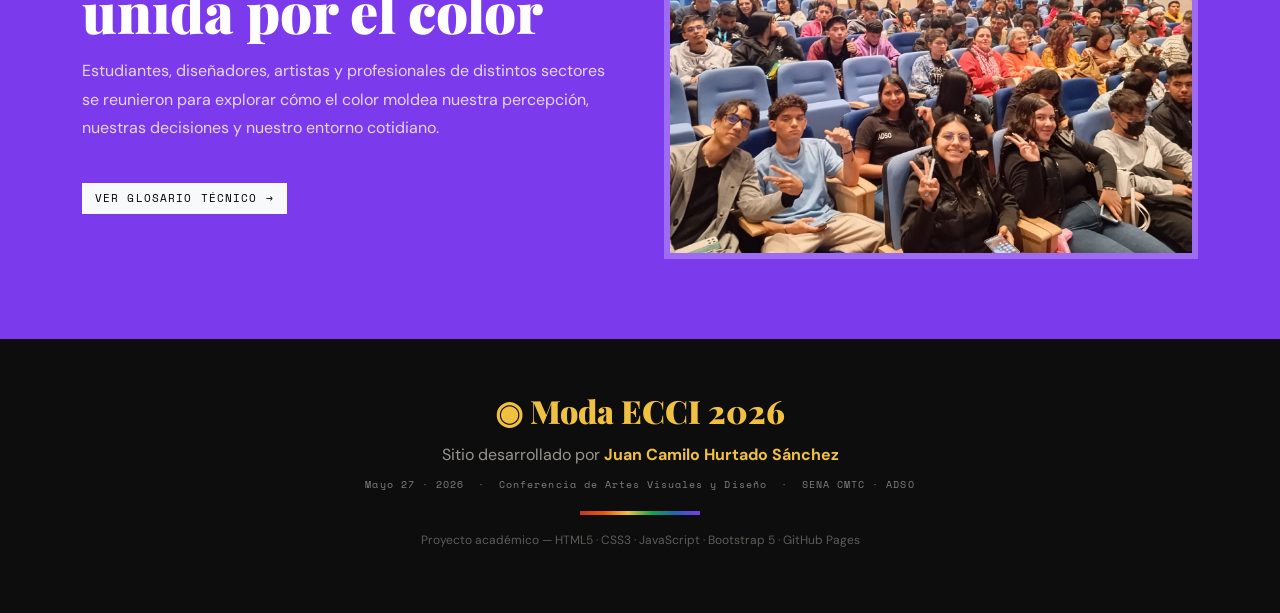
==== commit f2c5b809: "Update index.html" ====
--- a/index.html
+++ b/index.html
@@ -72,7 +72,7 @@
     <div class="row align-items-center g-5">
       <div class="col-md-4">
         <div class="speaker-img-wrap">
-          <img src="IMG/IMG/IMG20260527112543.jpg" alt="Sara Viloria" />
+          <img src="IMG/IMG20260527112543.jpg" alt="Sara Viloria" />
         </div>
       </div>
       <div class="col-md-8">
@@ -339,14 +339,13 @@
   </div>
 
   <!-- CAROUSEL BOOTSTRAP -->
-  <div class="container mb-5">
+  <div class="container mb-4">
     <div id="galleryCarousel" class="carousel slide carousel-fade" data-bs-ride="carousel">
       <div class="carousel-indicators">
         <button type="button" data-bs-target="#galleryCarousel" data-bs-slide-to="0" class="active"></button>
         <button type="button" data-bs-target="#galleryCarousel" data-bs-slide-to="1"></button>
         <button type="button" data-bs-target="#galleryCarousel" data-bs-slide-to="2"></button>
         <button type="button" data-bs-target="#galleryCarousel" data-bs-slide-to="3"></button>
-        <button type="button" data-bs-target="#galleryCarousel" data-bs-slide-to="4"></button>
       </div>
       <div class="carousel-inner rounded-0" style="max-height:520px;overflow:hidden">
         <div class="carousel-item">
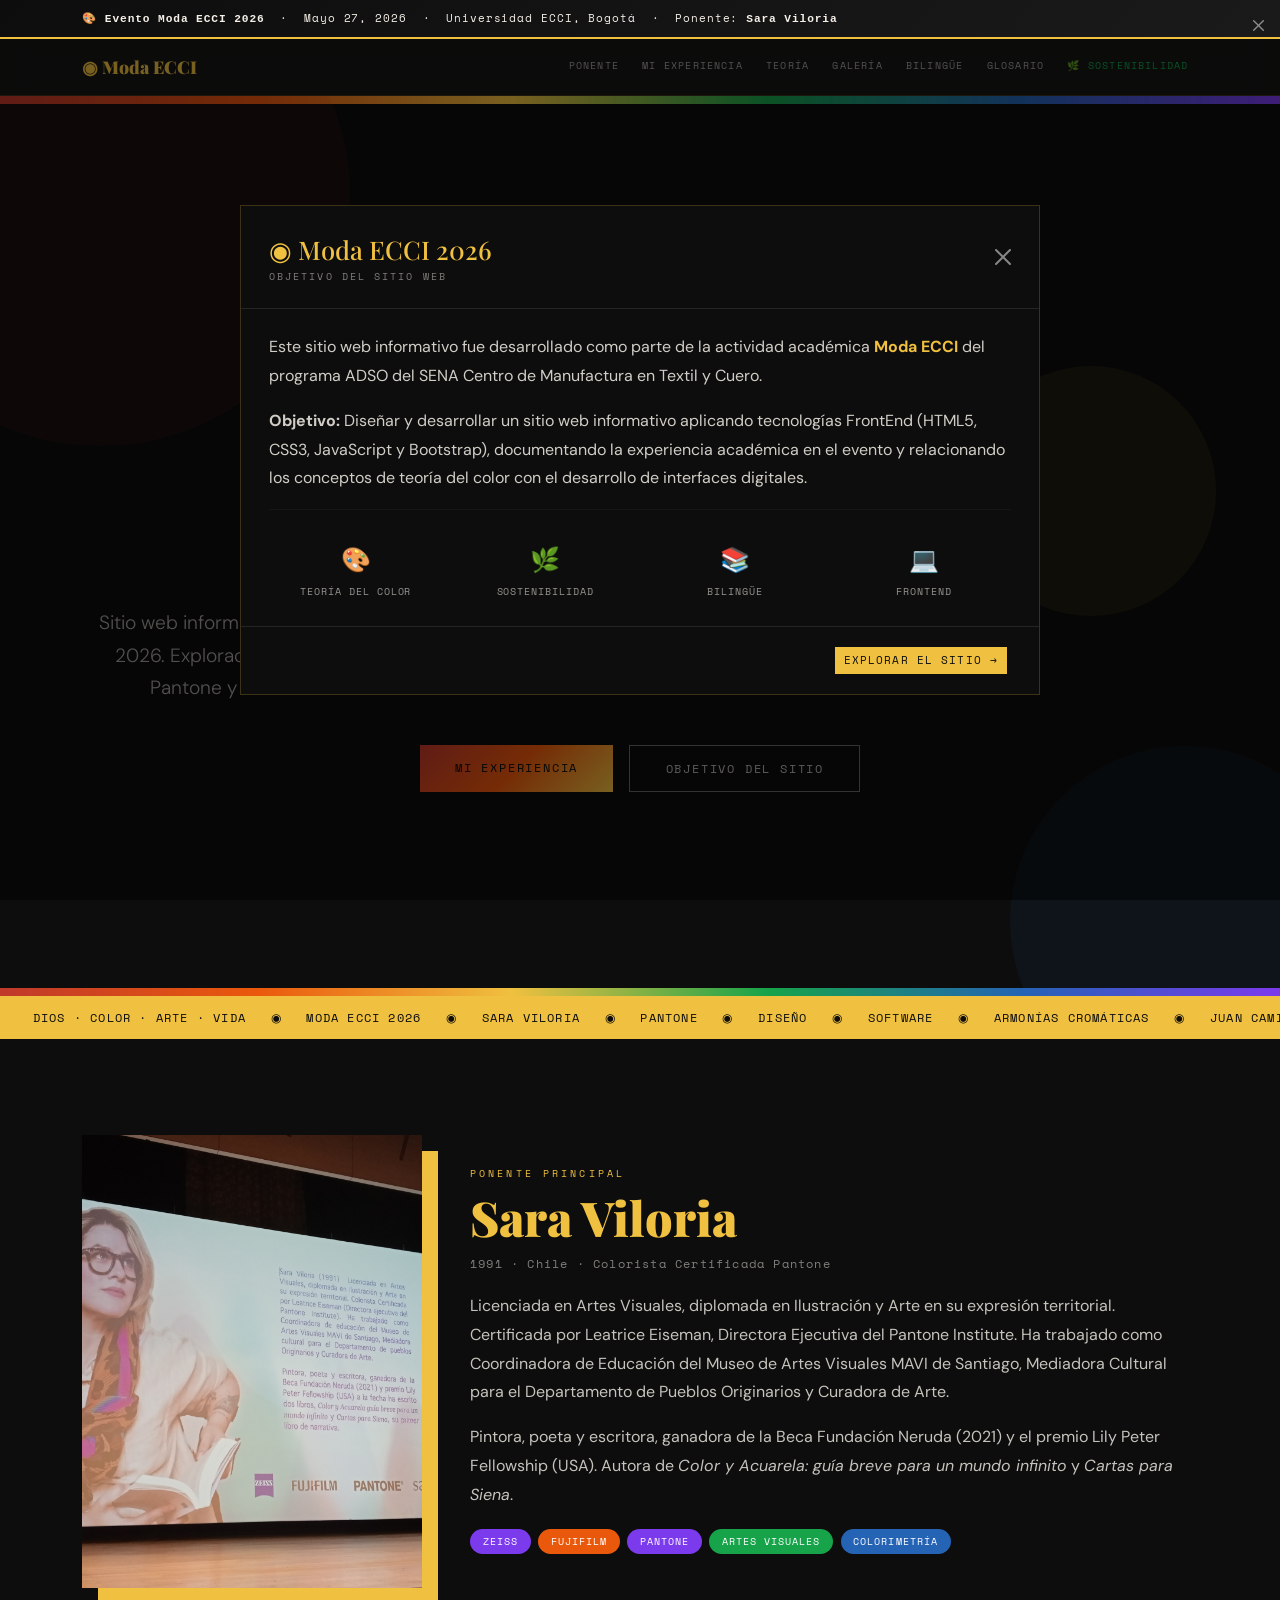
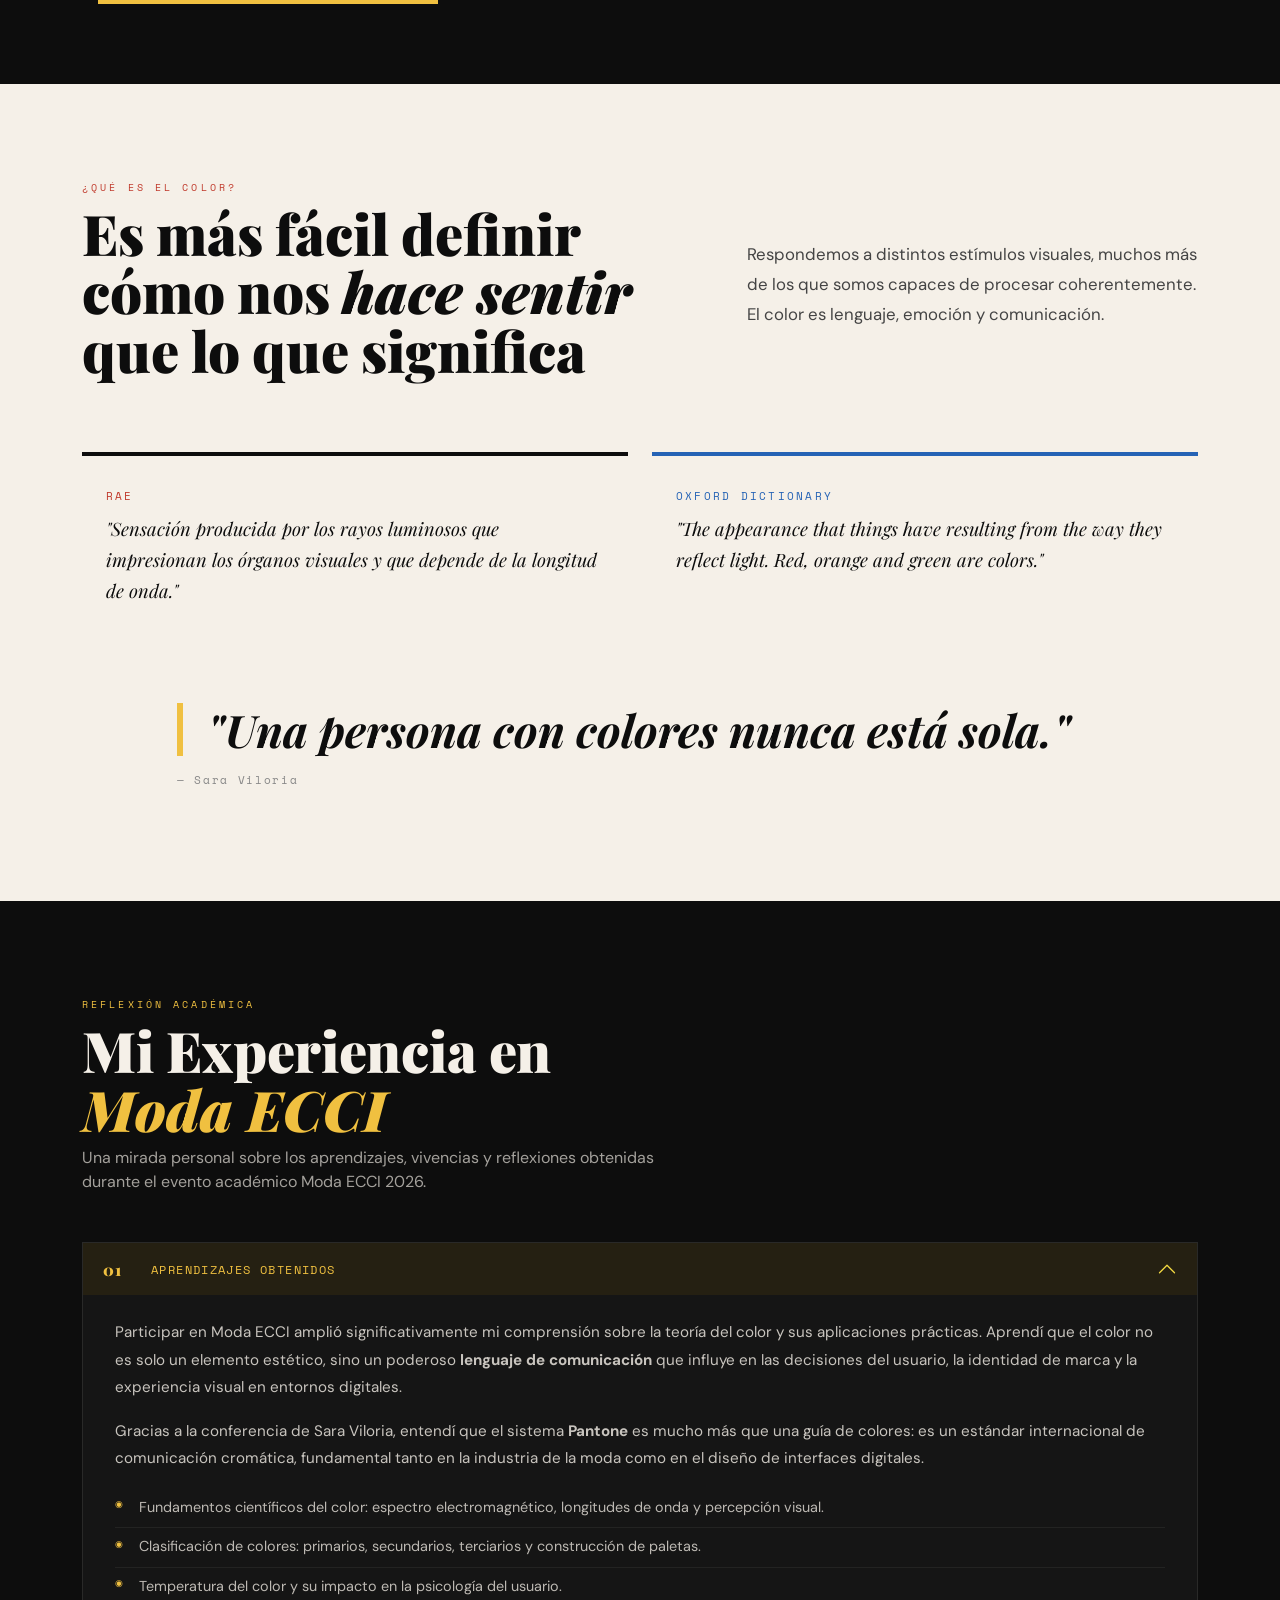
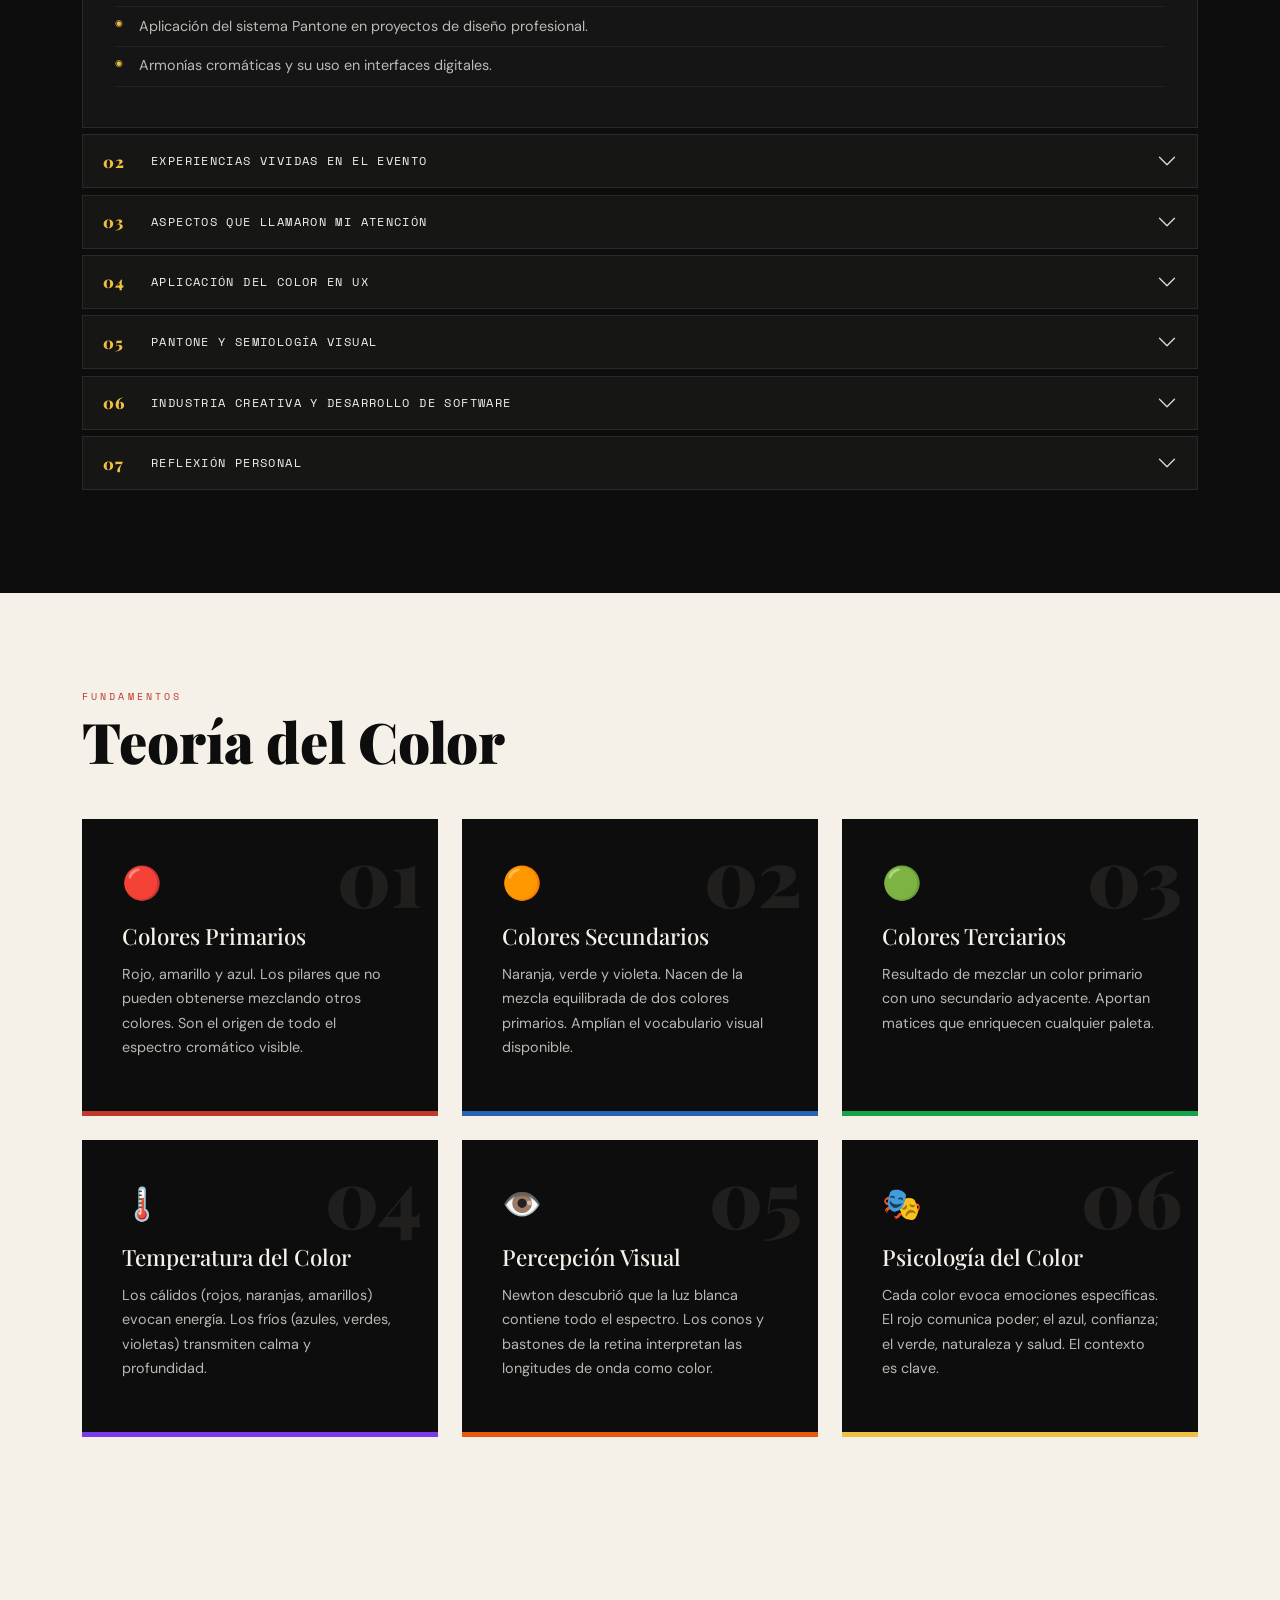
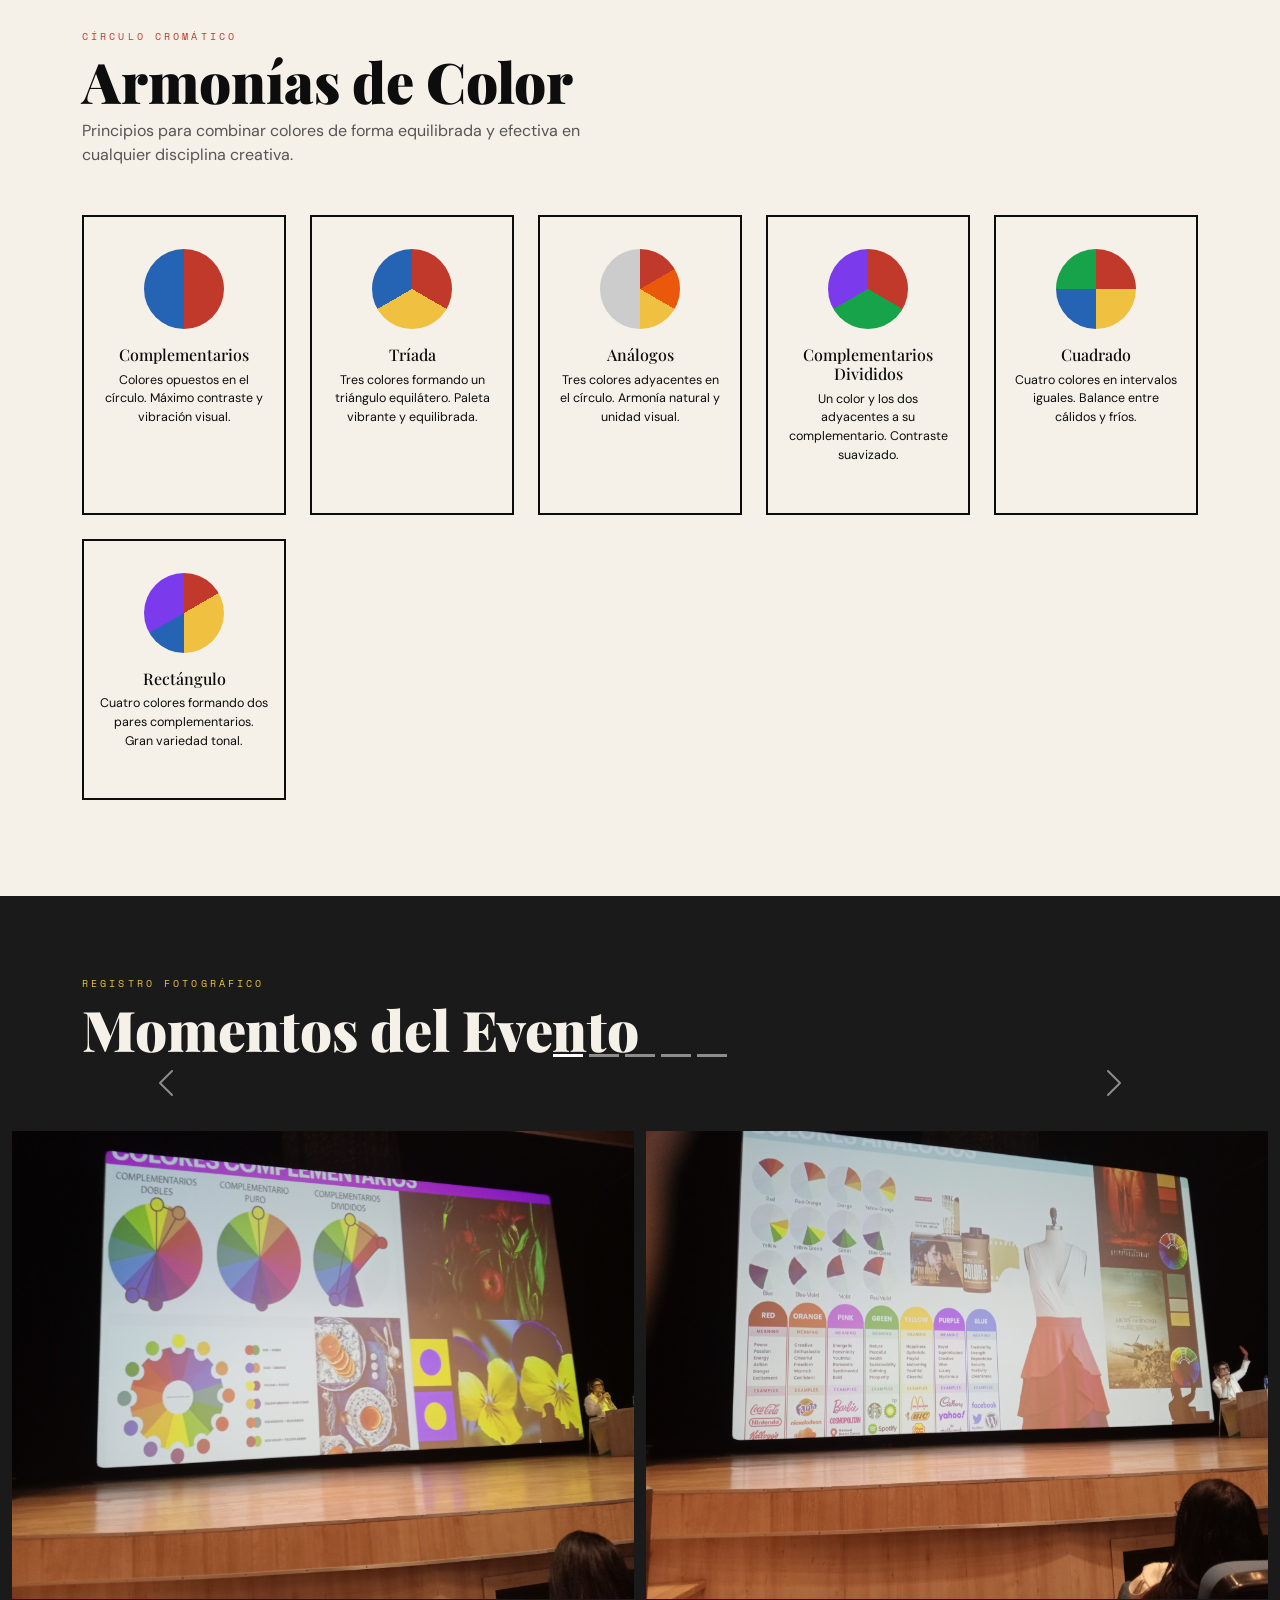
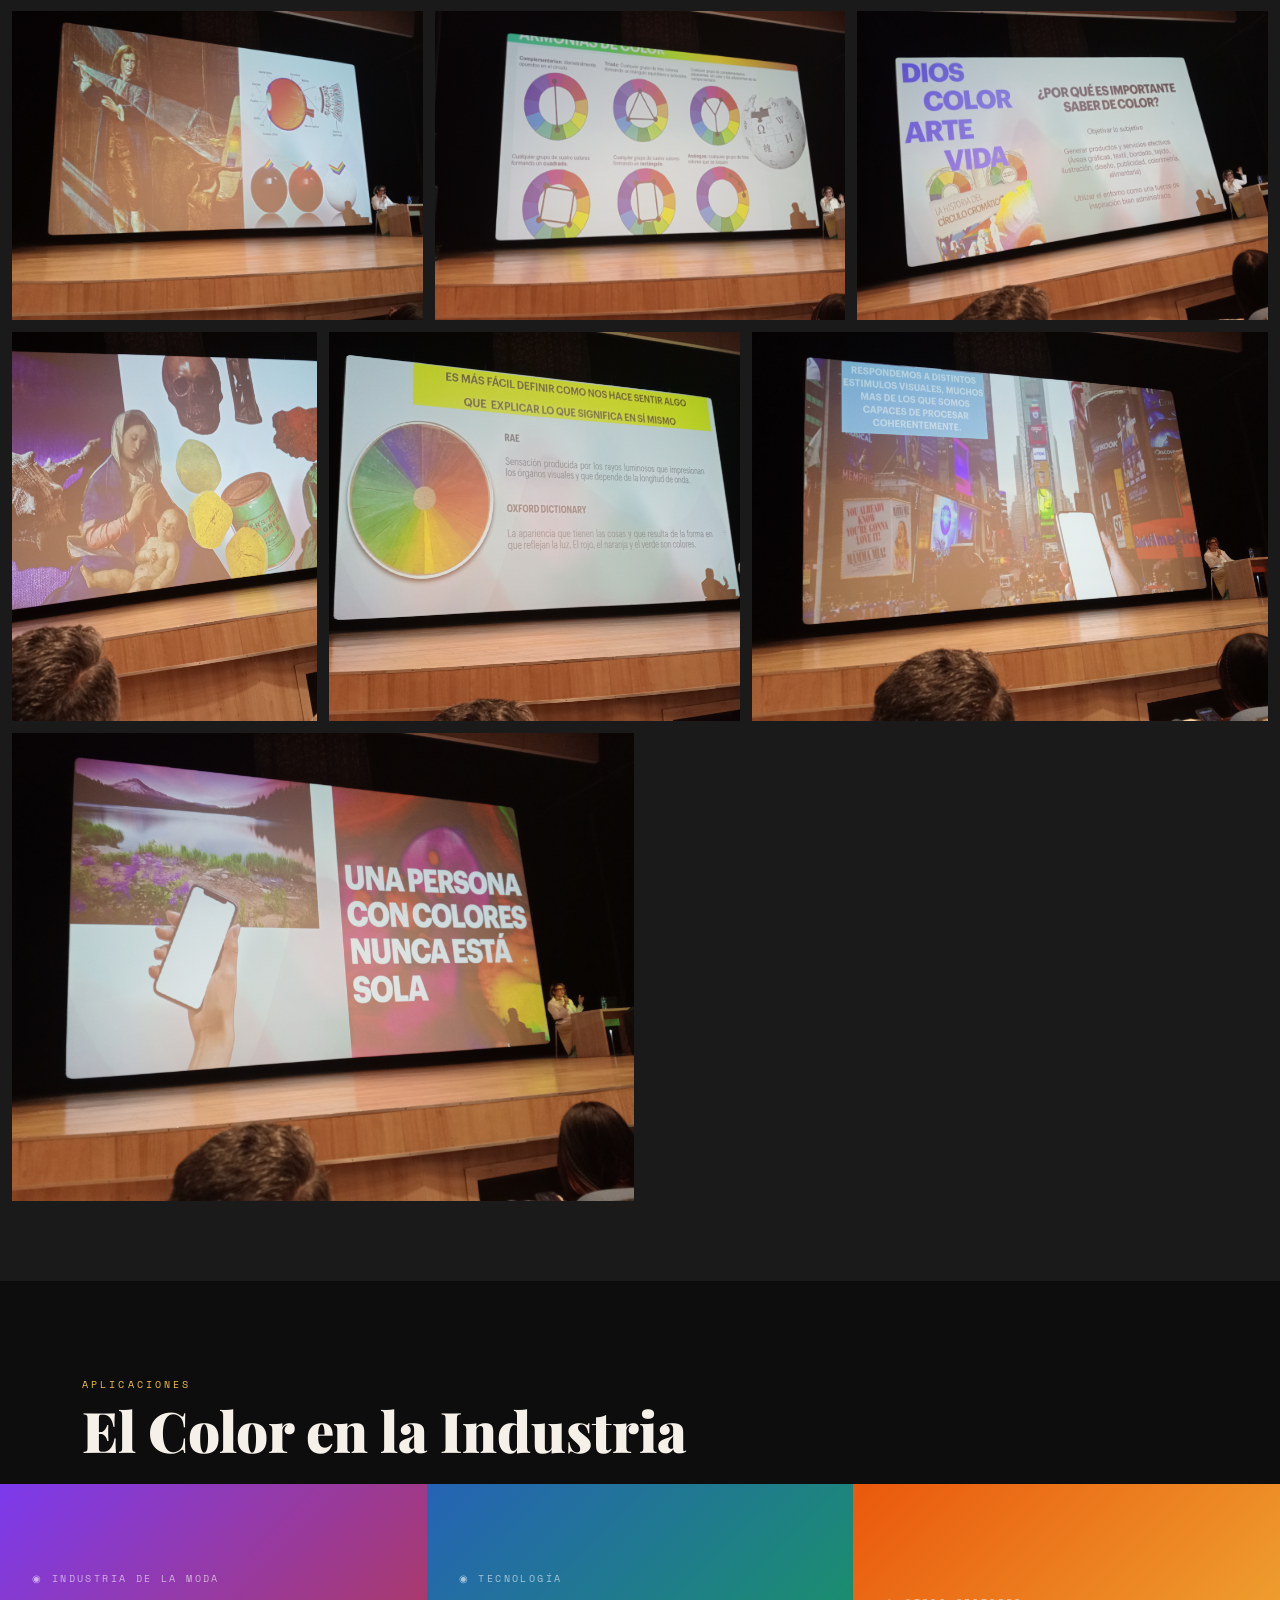
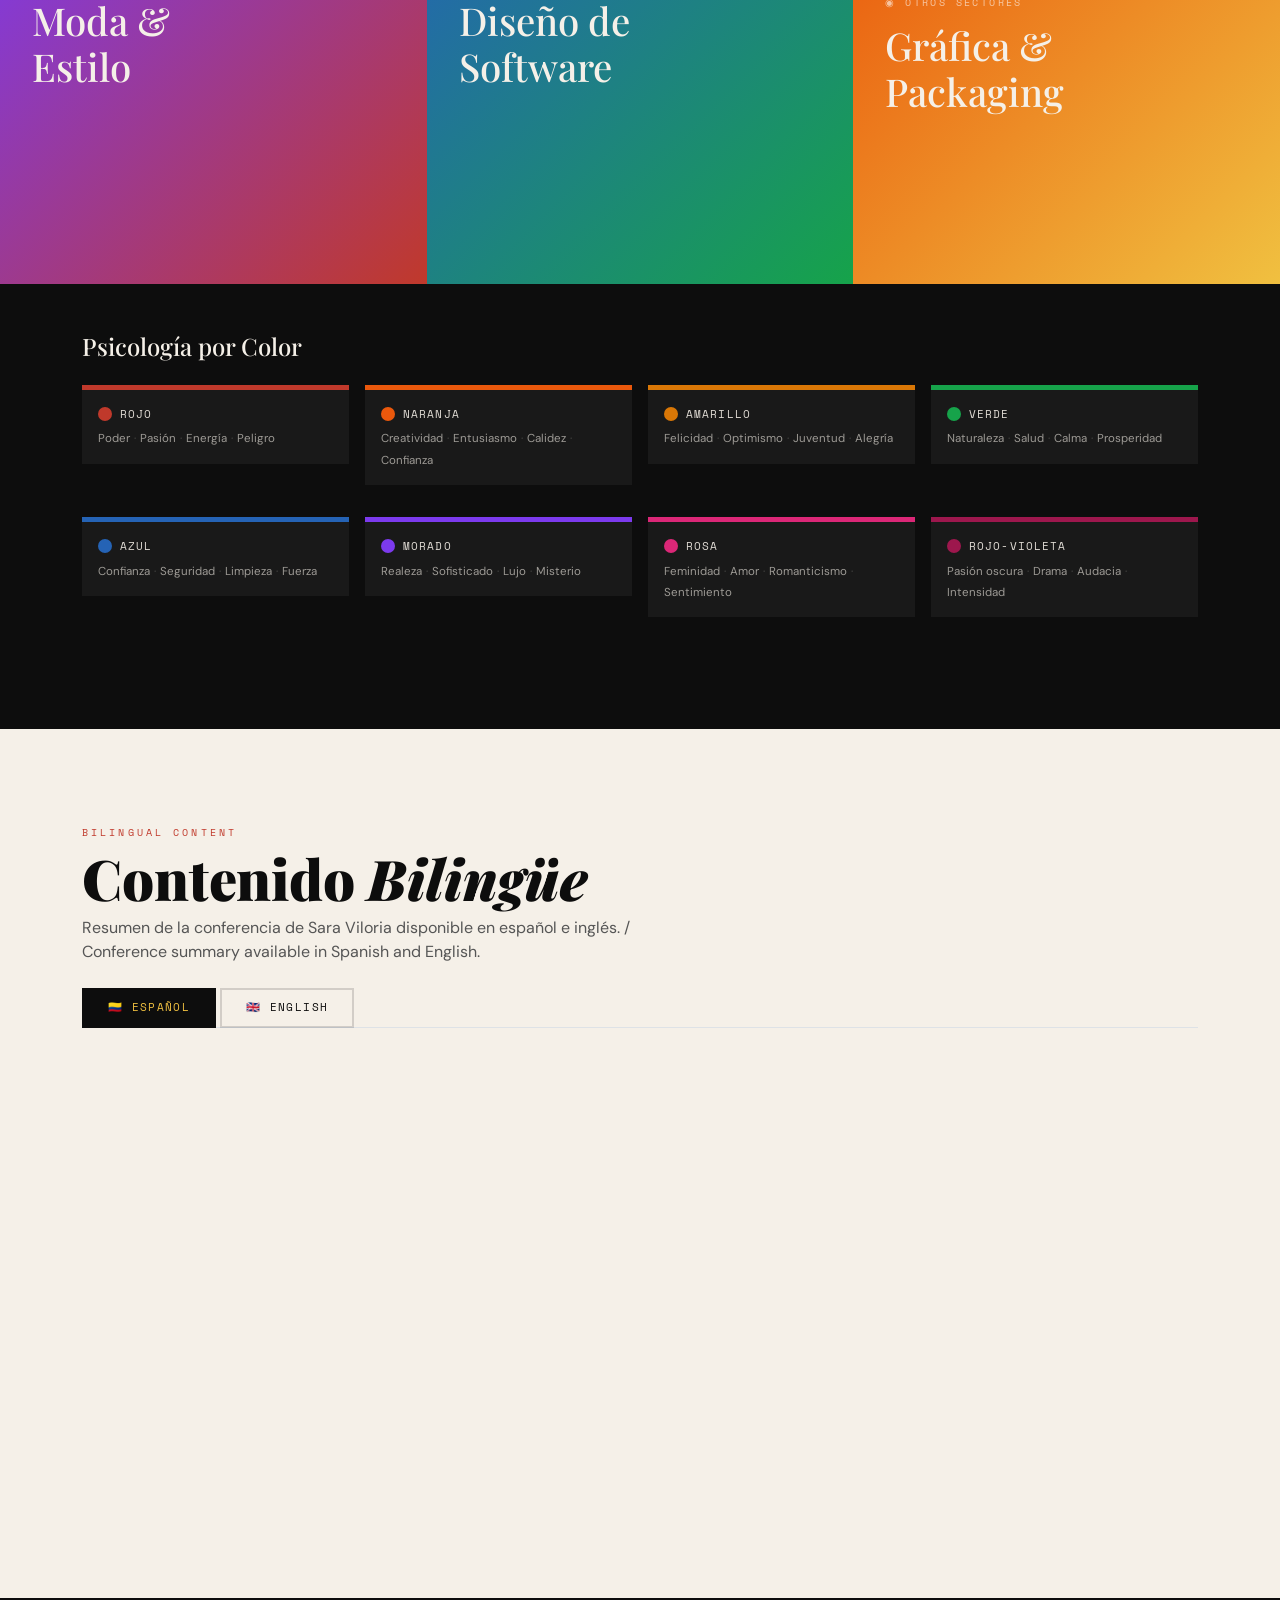
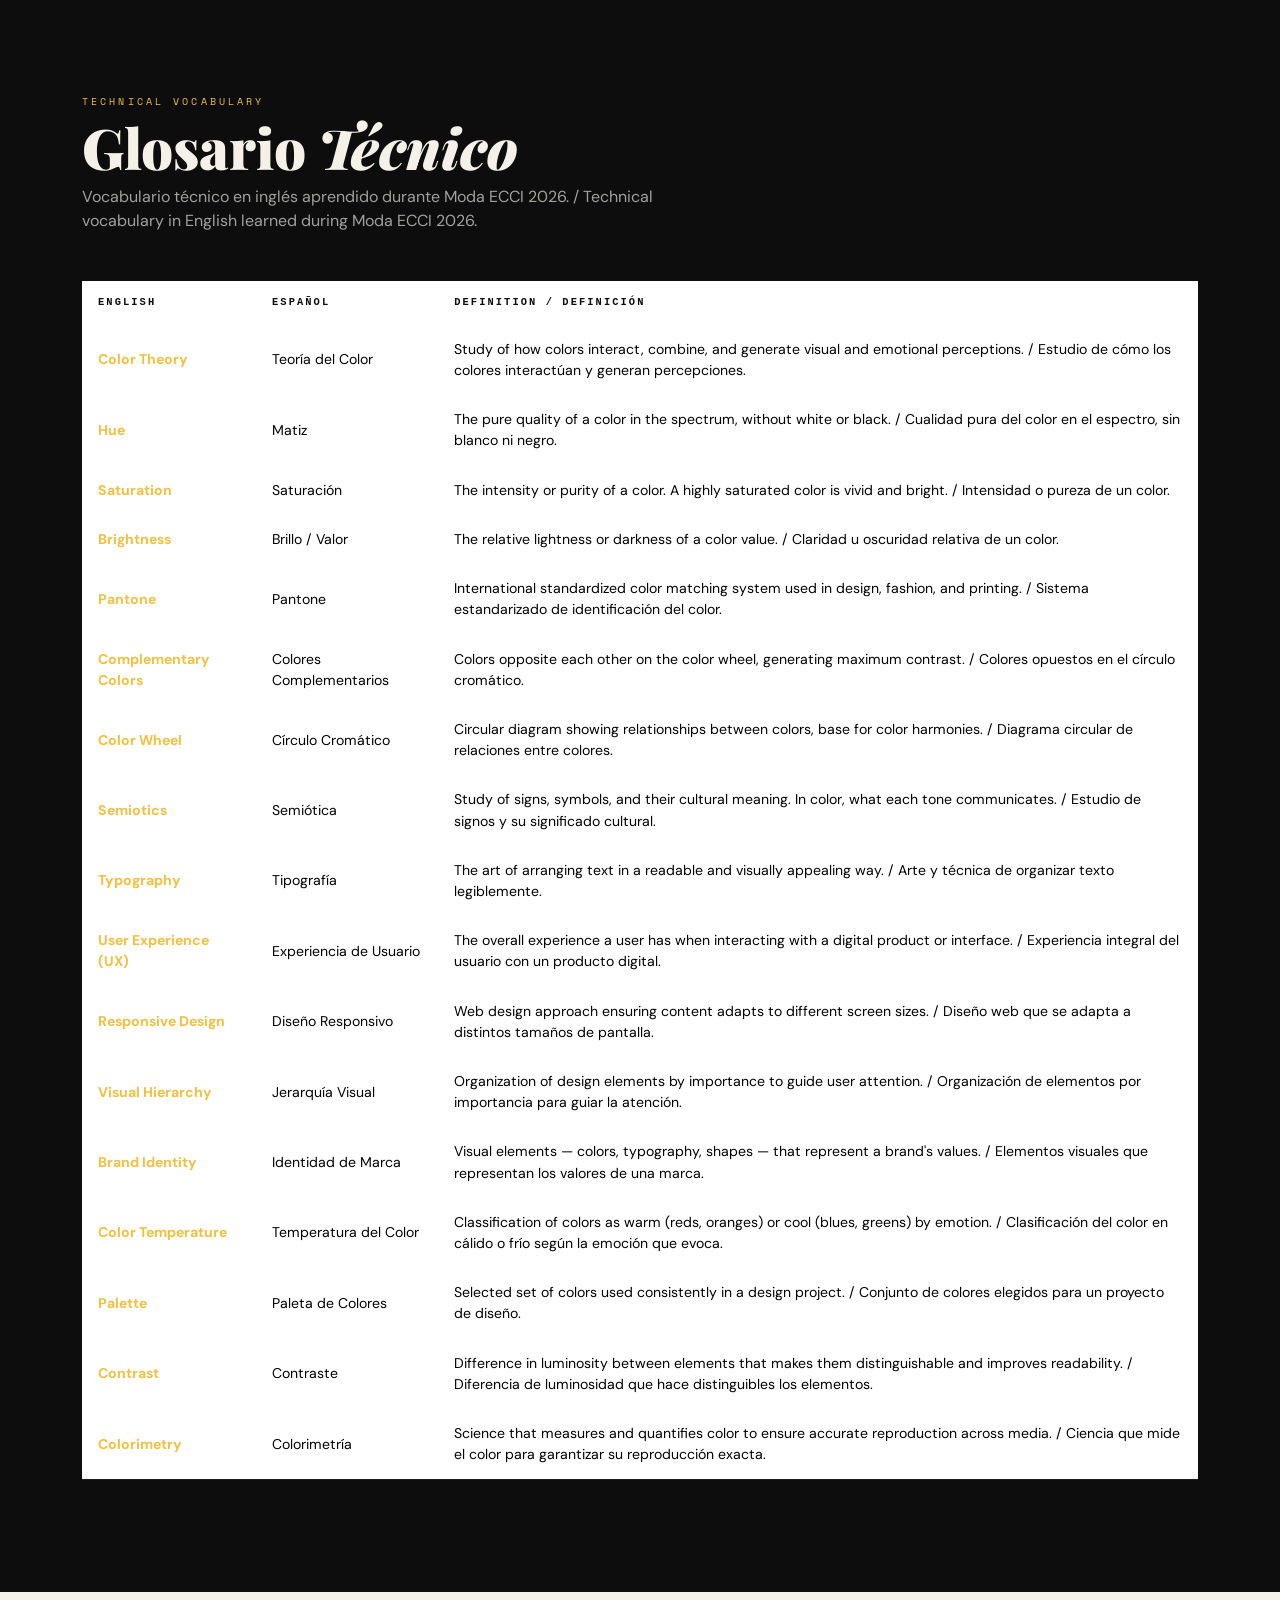
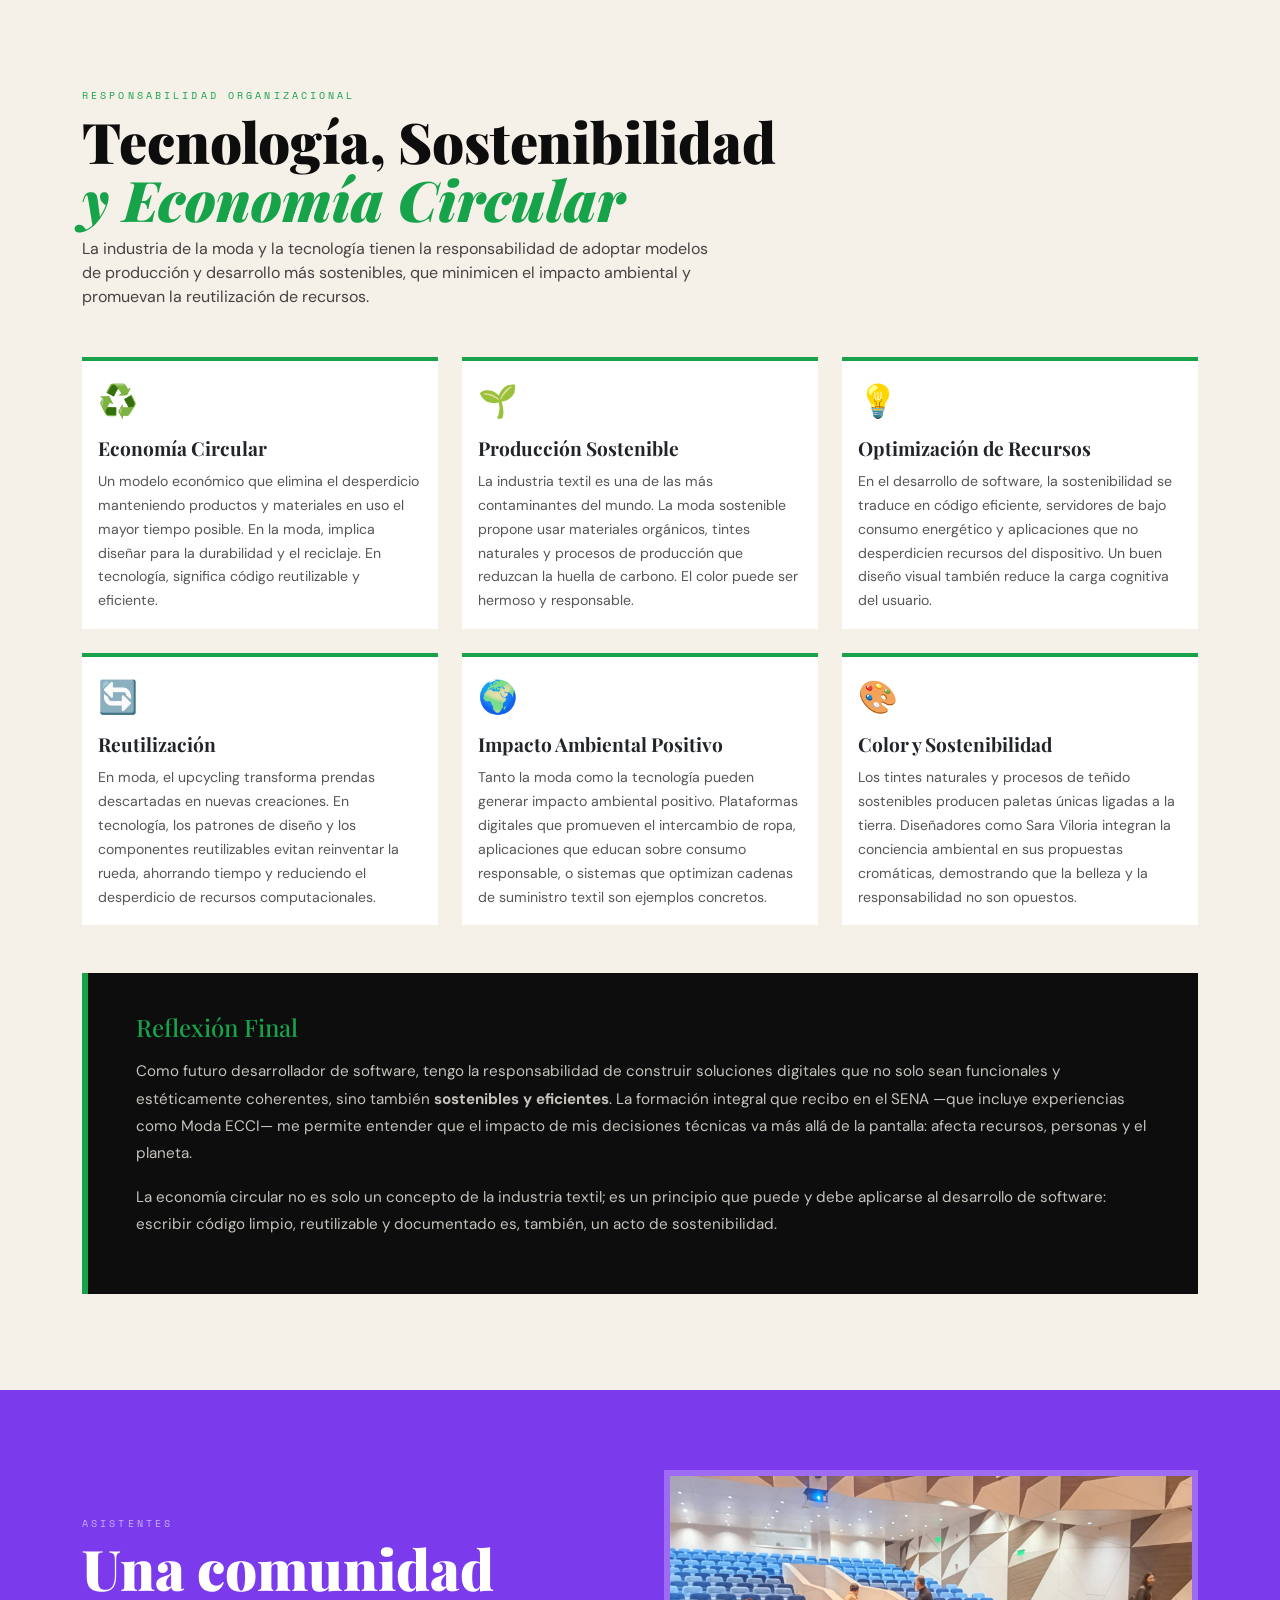
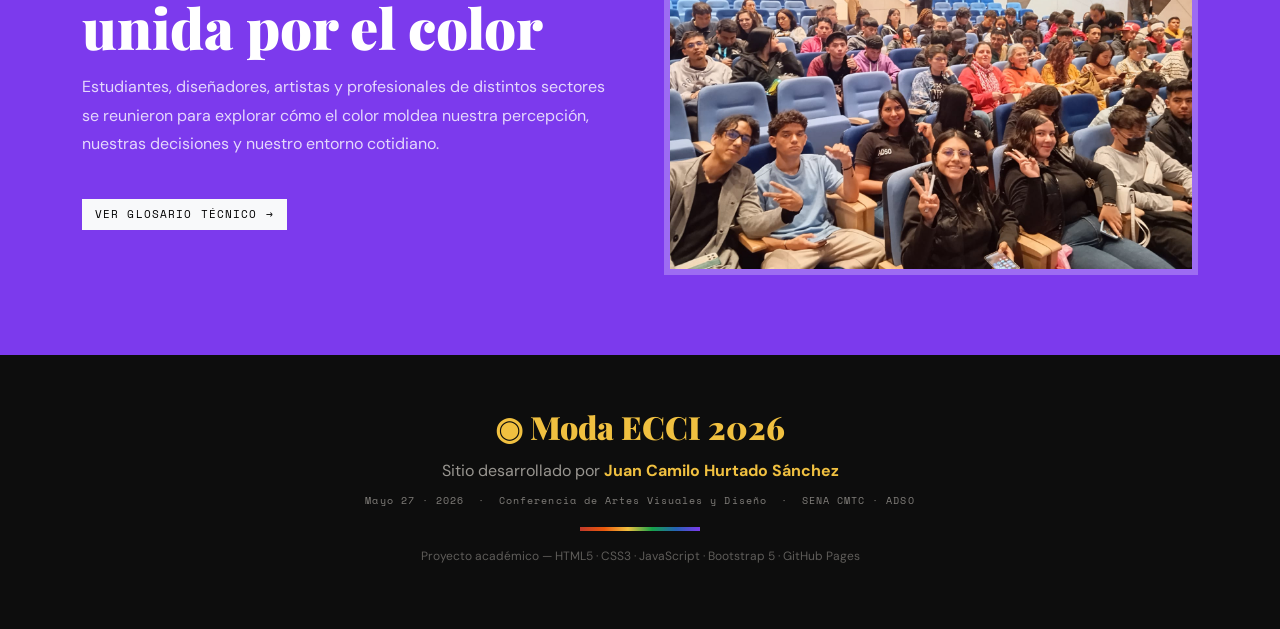
==== commit a4268a13: "Update index.html" ====
--- a/index.html
+++ b/index.html
@@ -339,13 +339,14 @@
   </div>
 
   <!-- CAROUSEL BOOTSTRAP -->
-  <div class="container mb-4">
+  <div class="container mb-5">
     <div id="galleryCarousel" class="carousel slide carousel-fade" data-bs-ride="carousel">
       <div class="carousel-indicators">
         <button type="button" data-bs-target="#galleryCarousel" data-bs-slide-to="0" class="active"></button>
         <button type="button" data-bs-target="#galleryCarousel" data-bs-slide-to="1"></button>
         <button type="button" data-bs-target="#galleryCarousel" data-bs-slide-to="2"></button>
         <button type="button" data-bs-target="#galleryCarousel" data-bs-slide-to="3"></button>
+        <button type="button" data-bs-target="#galleryCarousel" data-bs-slide-to="4"></button>
       </div>
       <div class="carousel-inner rounded-0" style="max-height:520px;overflow:hidden">
         <div class="carousel-item">
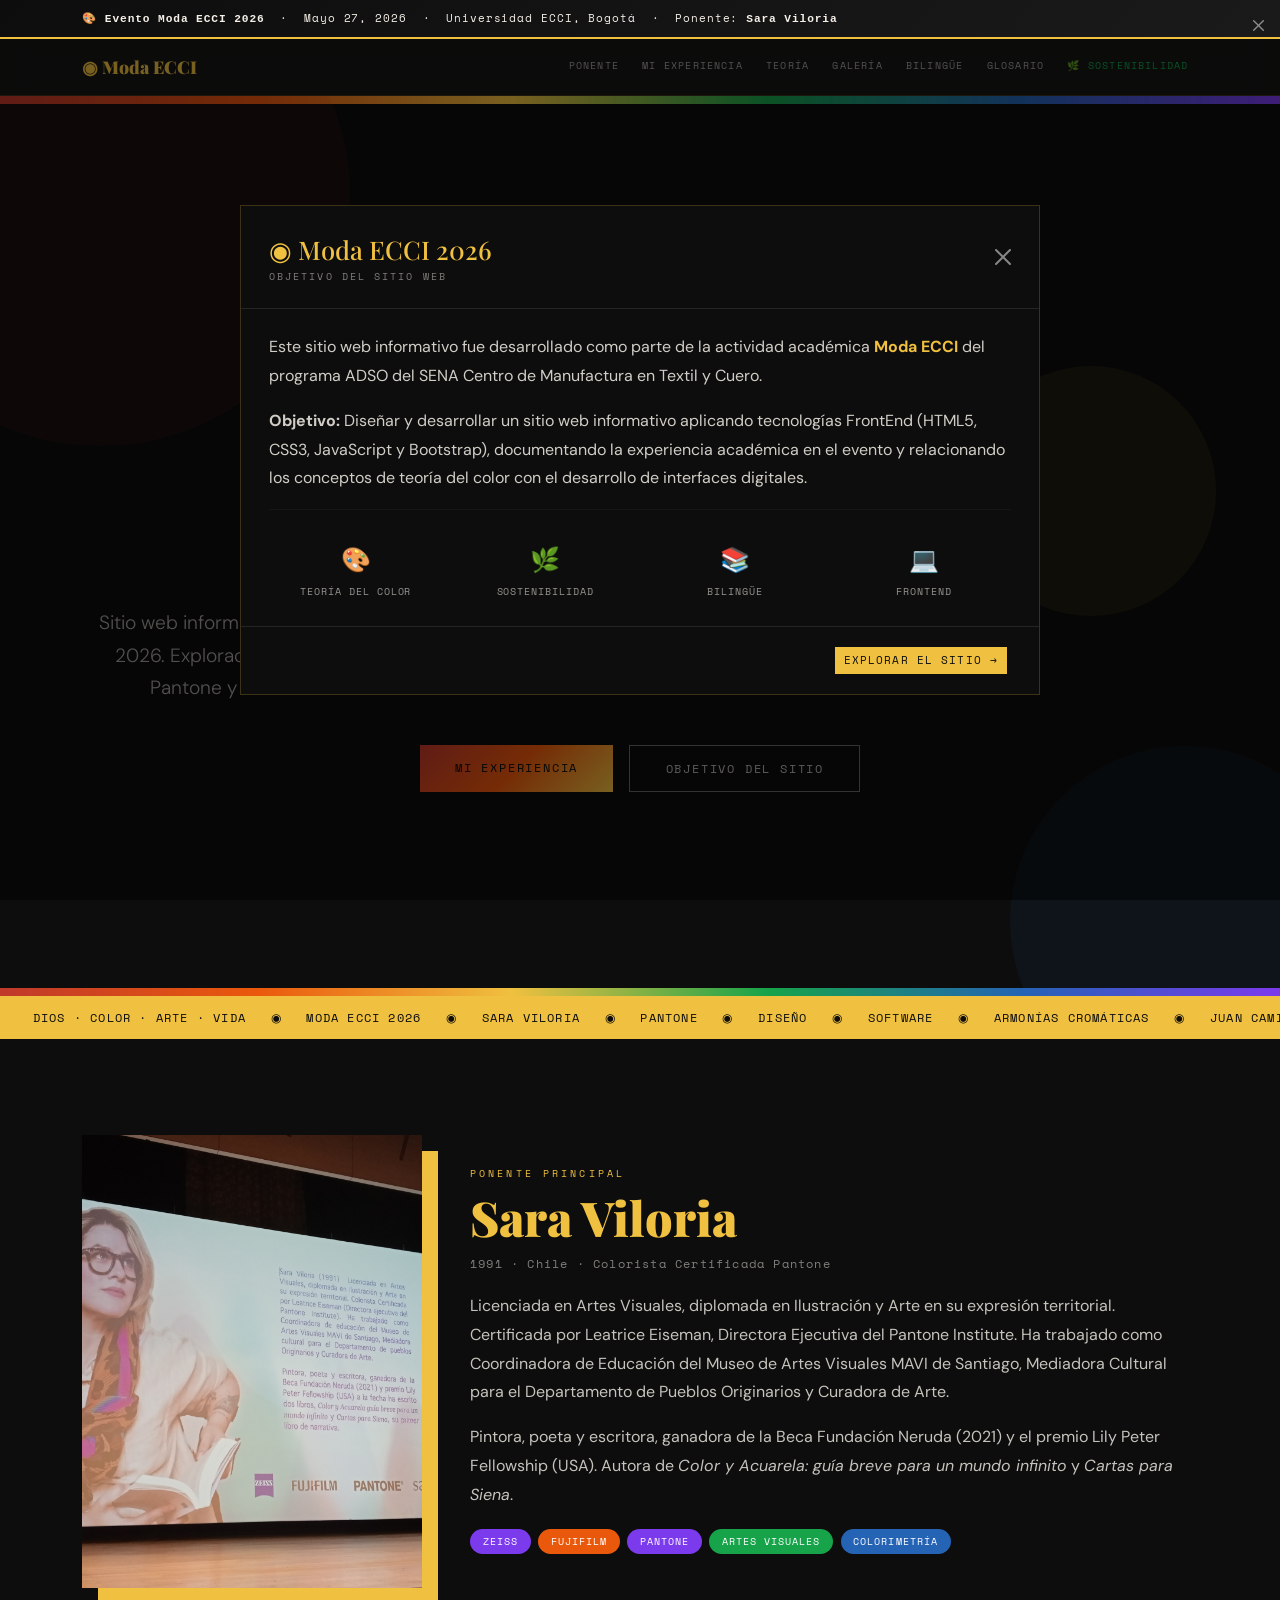
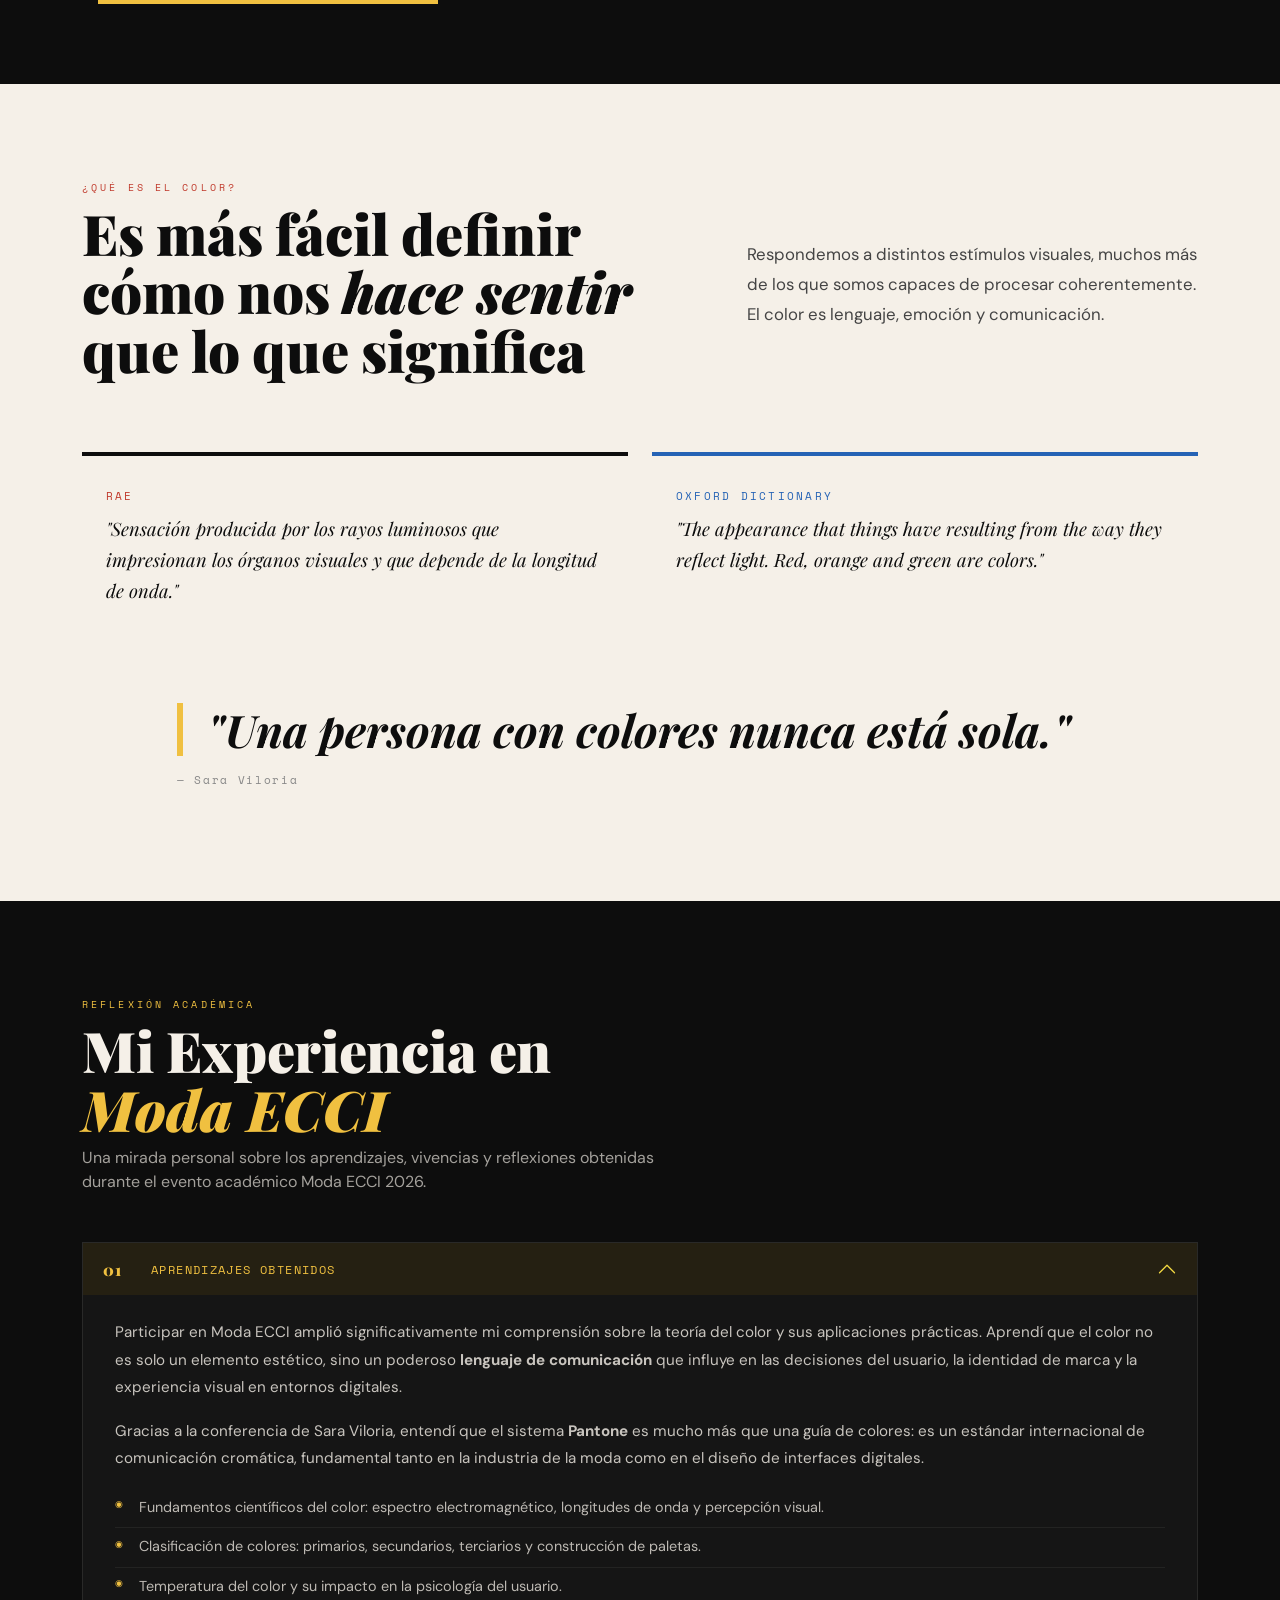
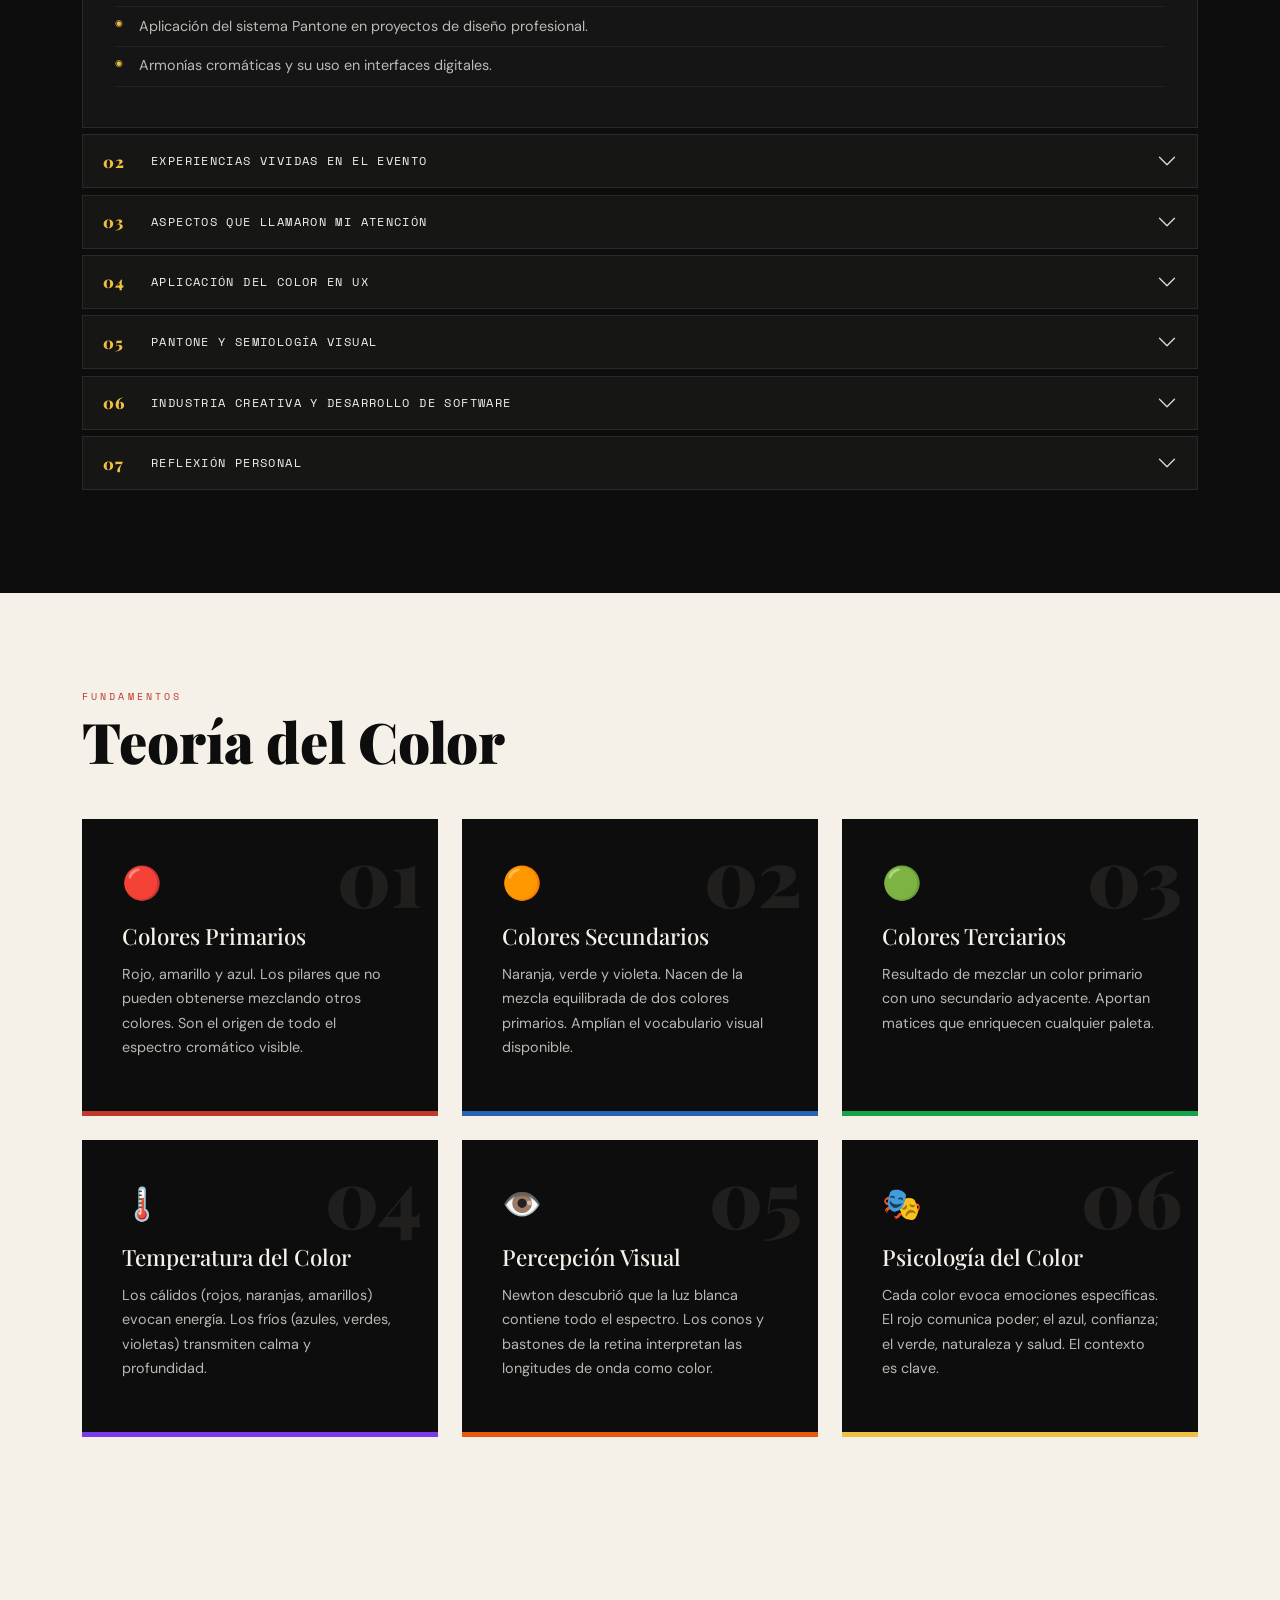
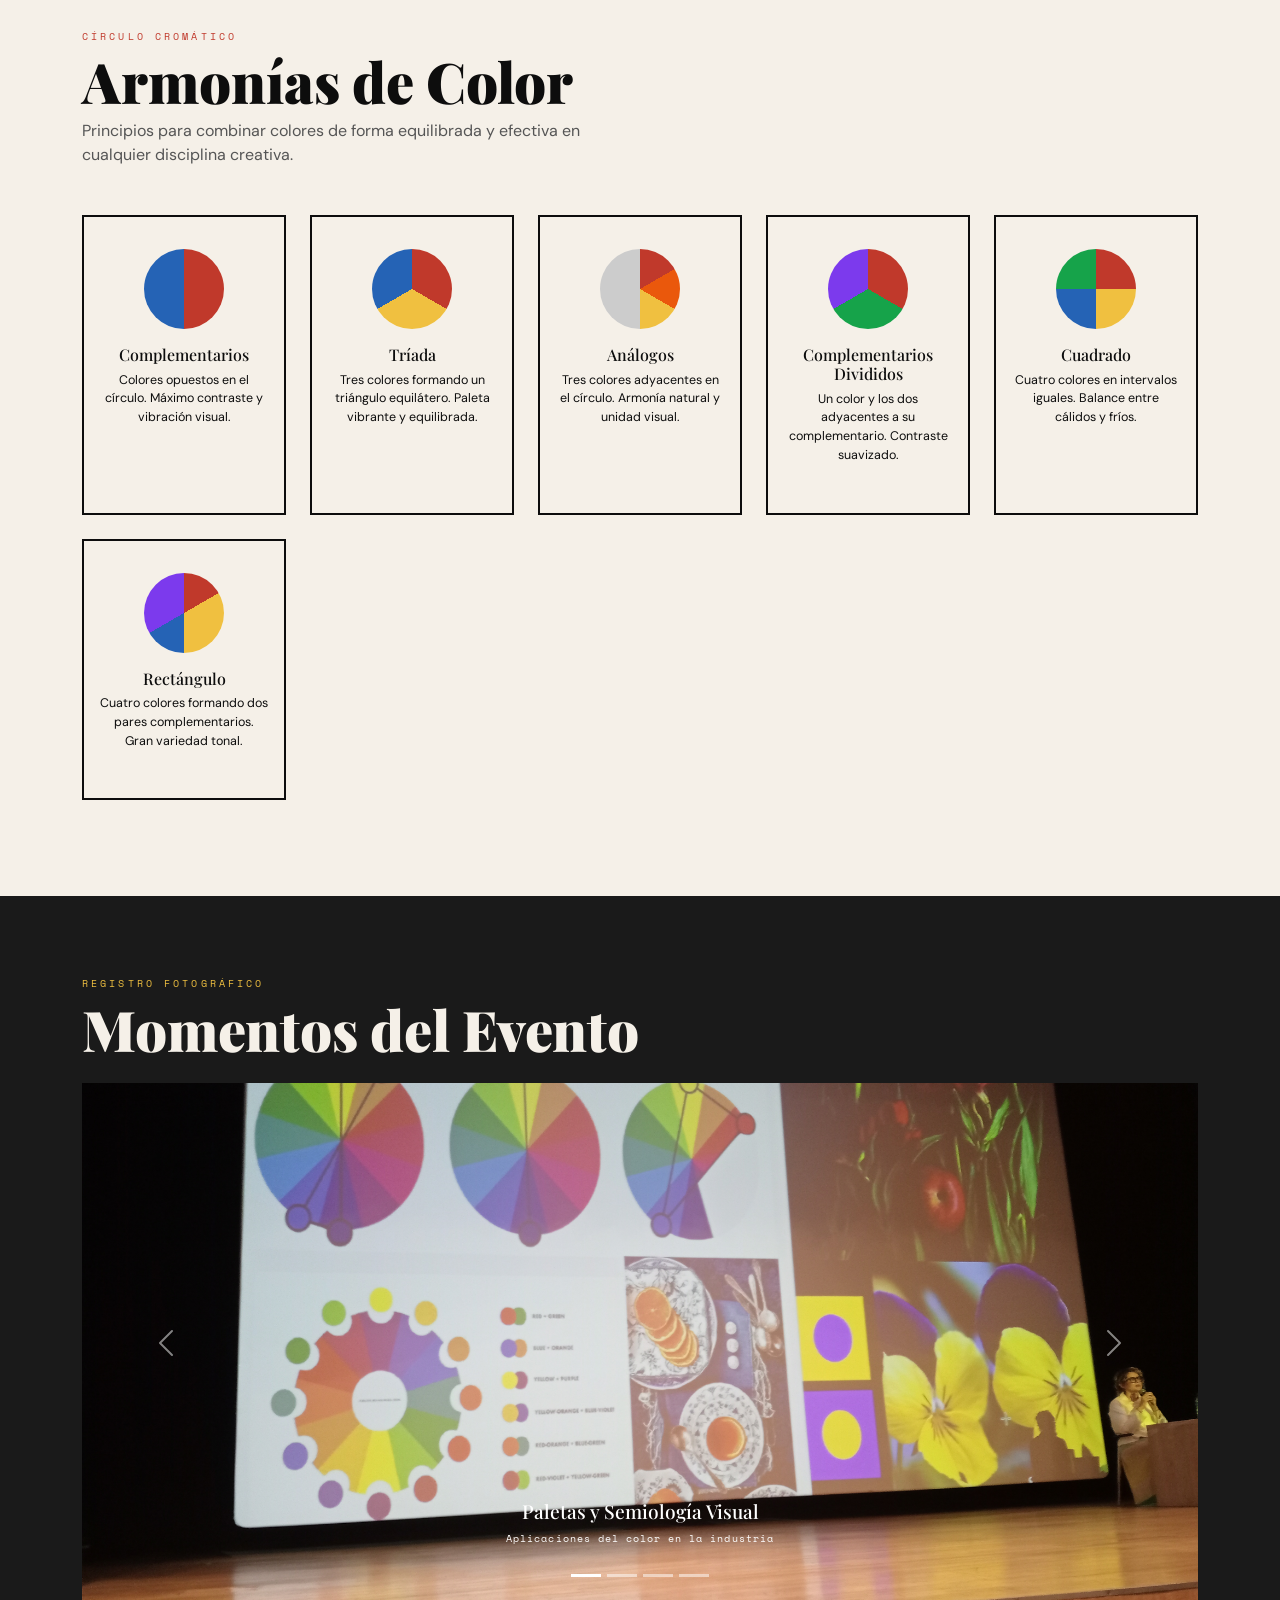
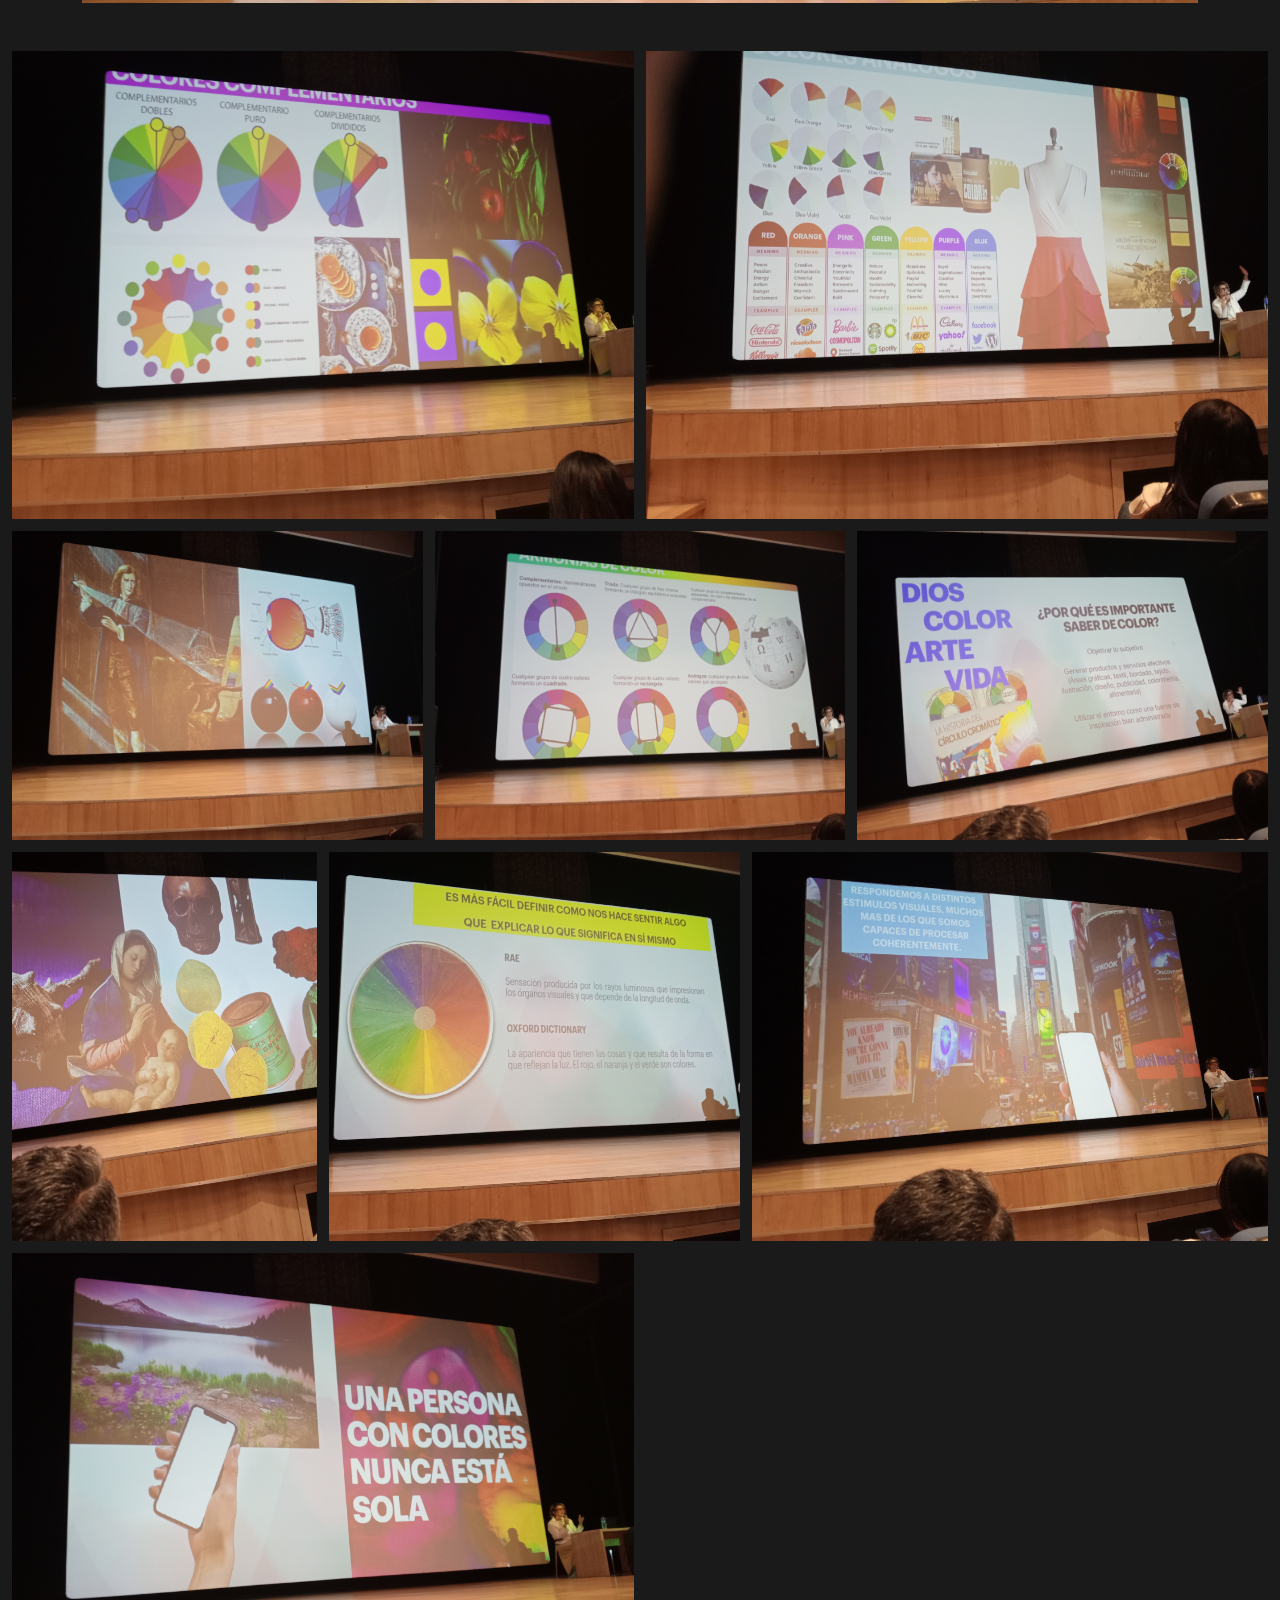
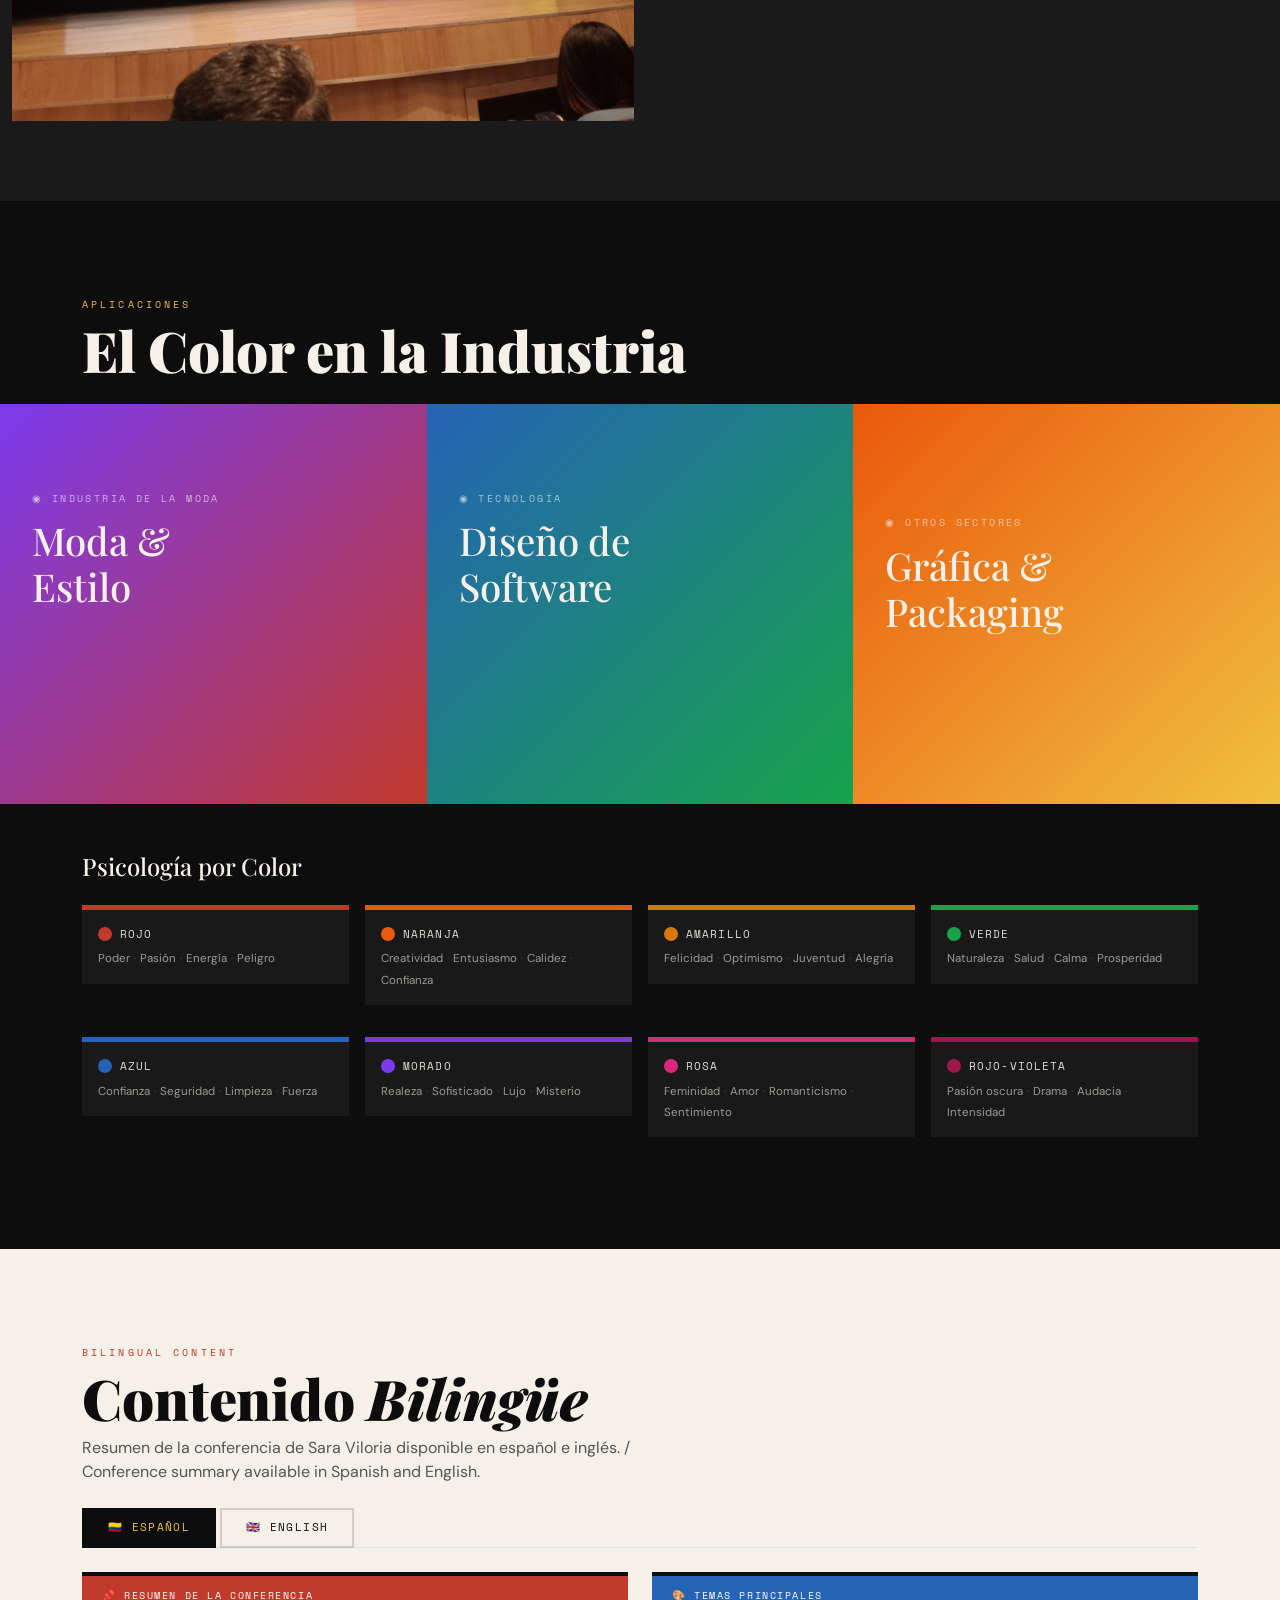
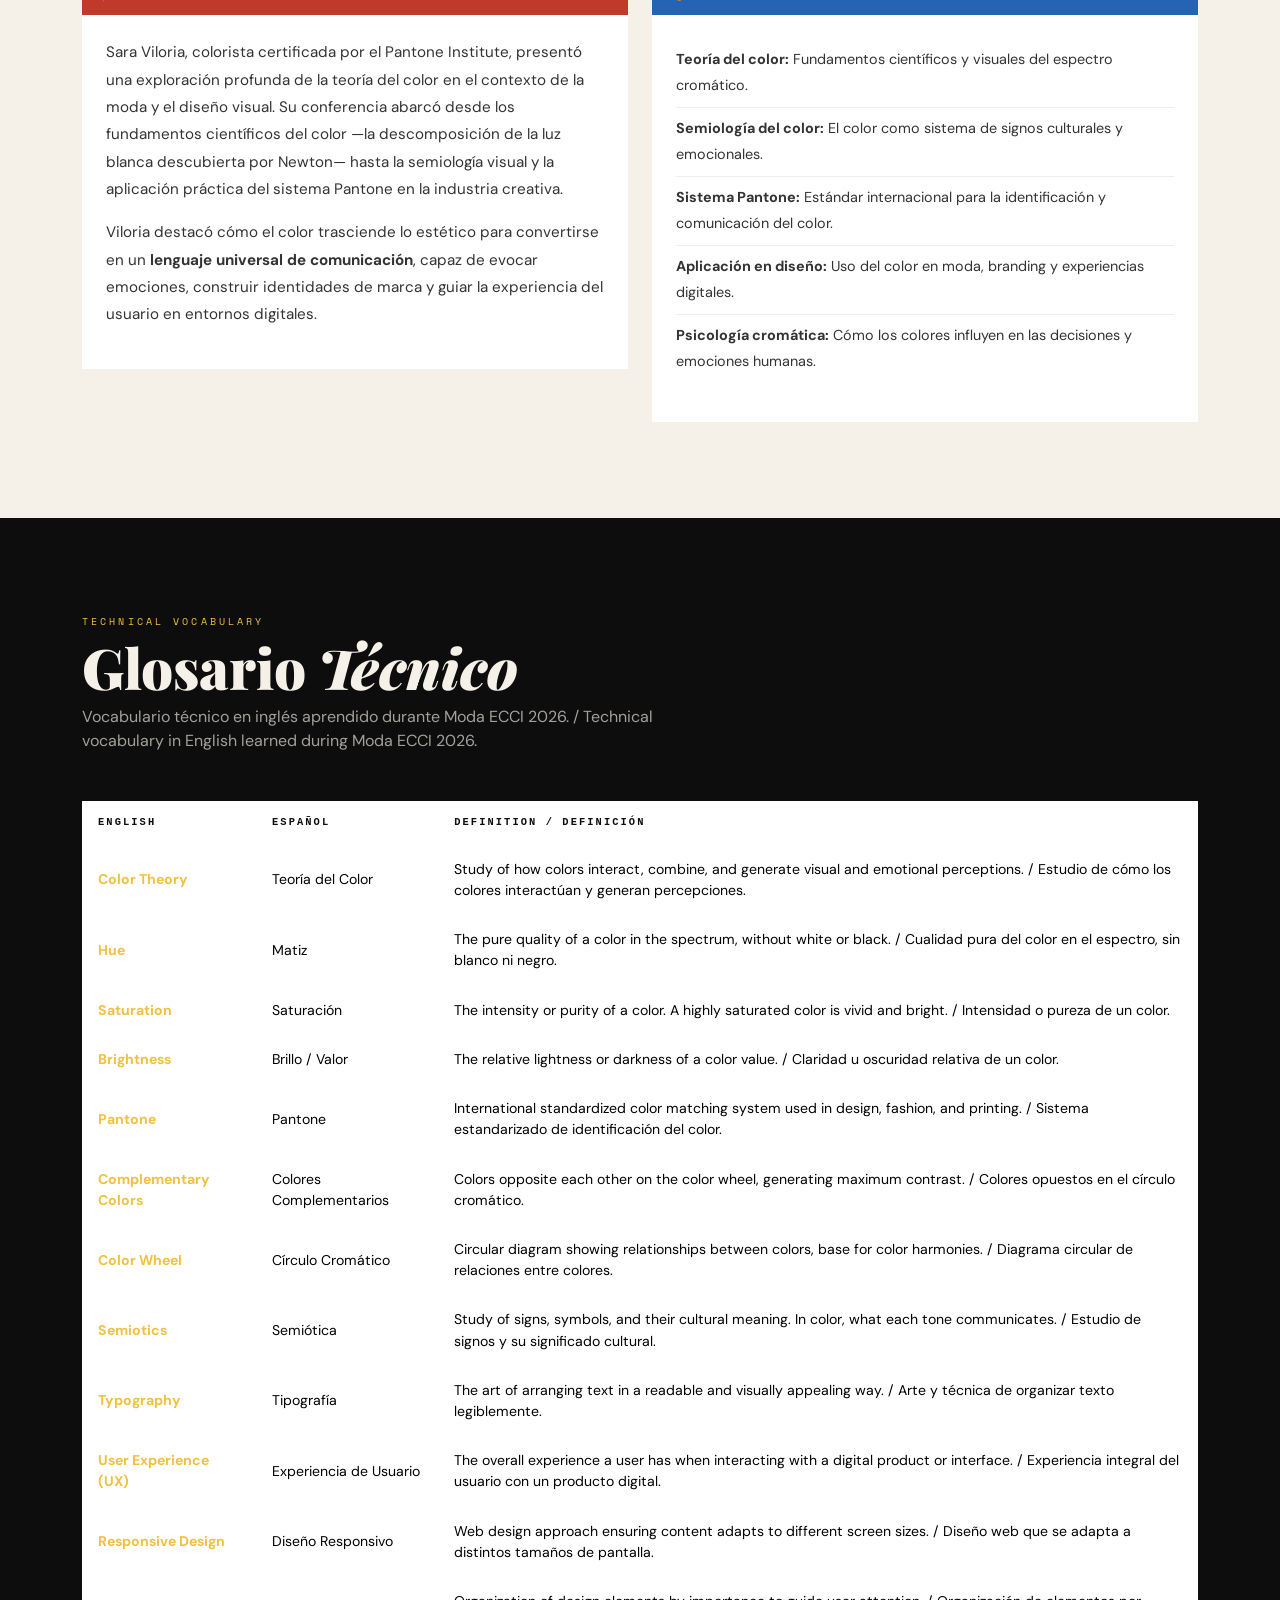
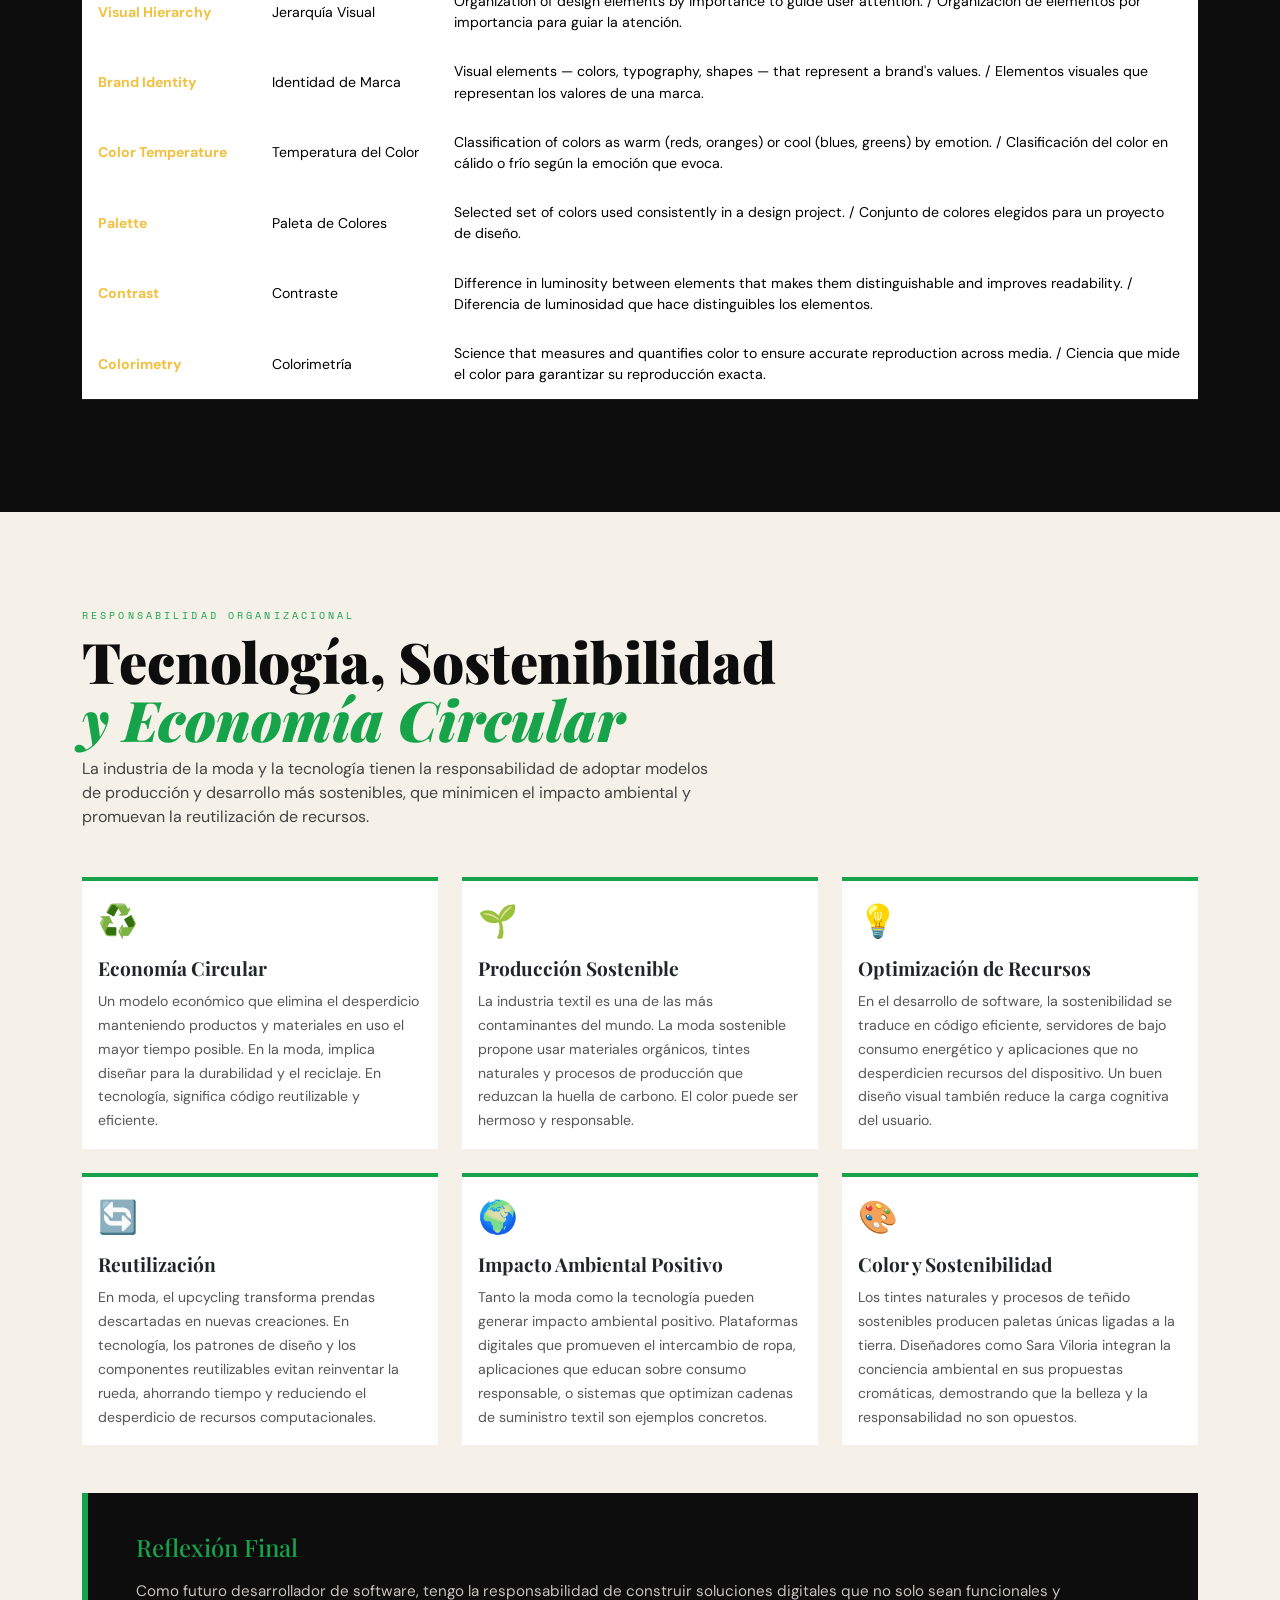
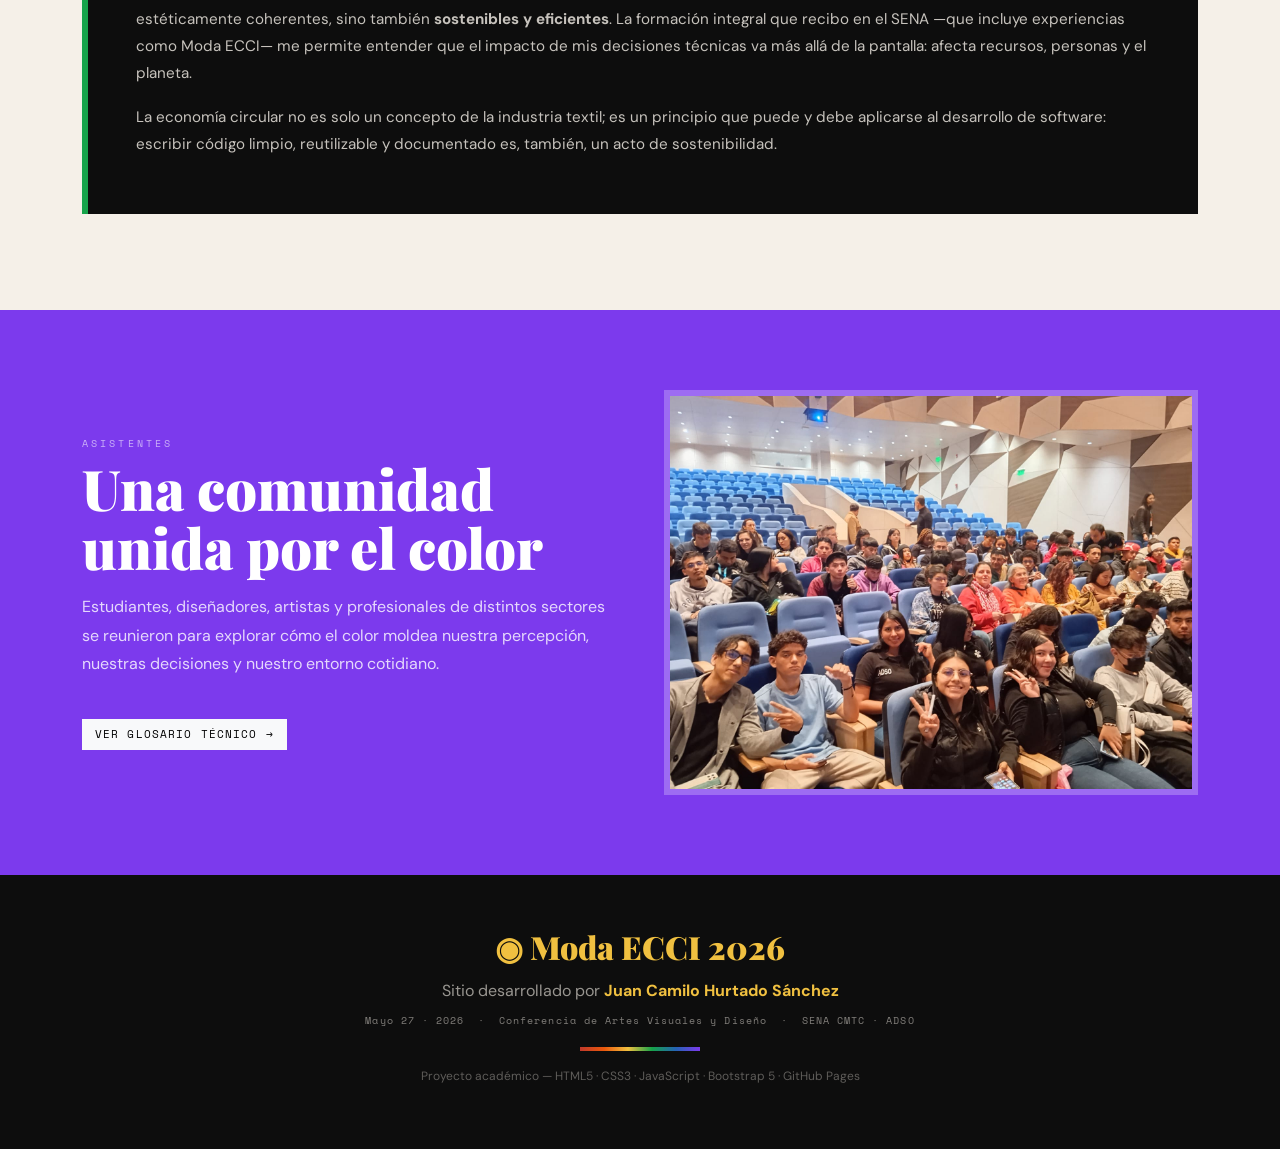
==== commit 60ab54b4: "Update index.html" ====
--- a/index.html
+++ b/index.html
@@ -346,10 +346,9 @@
         <button type="button" data-bs-target="#galleryCarousel" data-bs-slide-to="1"></button>
         <button type="button" data-bs-target="#galleryCarousel" data-bs-slide-to="2"></button>
         <button type="button" data-bs-target="#galleryCarousel" data-bs-slide-to="3"></button>
-        <button type="button" data-bs-target="#galleryCarousel" data-bs-slide-to="4"></button>
       </div>
       <div class="carousel-inner rounded-0" style="max-height:520px;overflow:hidden">
-        <div class="carousel-item">
+        <div class="carousel-item active">
           <img src="IMG/IMG20260527120232.jpg" class="d-block w-100 carousel-img" alt="Conferencia 1">
           <div class="carousel-caption d-none d-md-block"><h5>Paletas y Semiología Visual</h5><p>Aplicaciones del color en la industria</p></div>
         </div>
